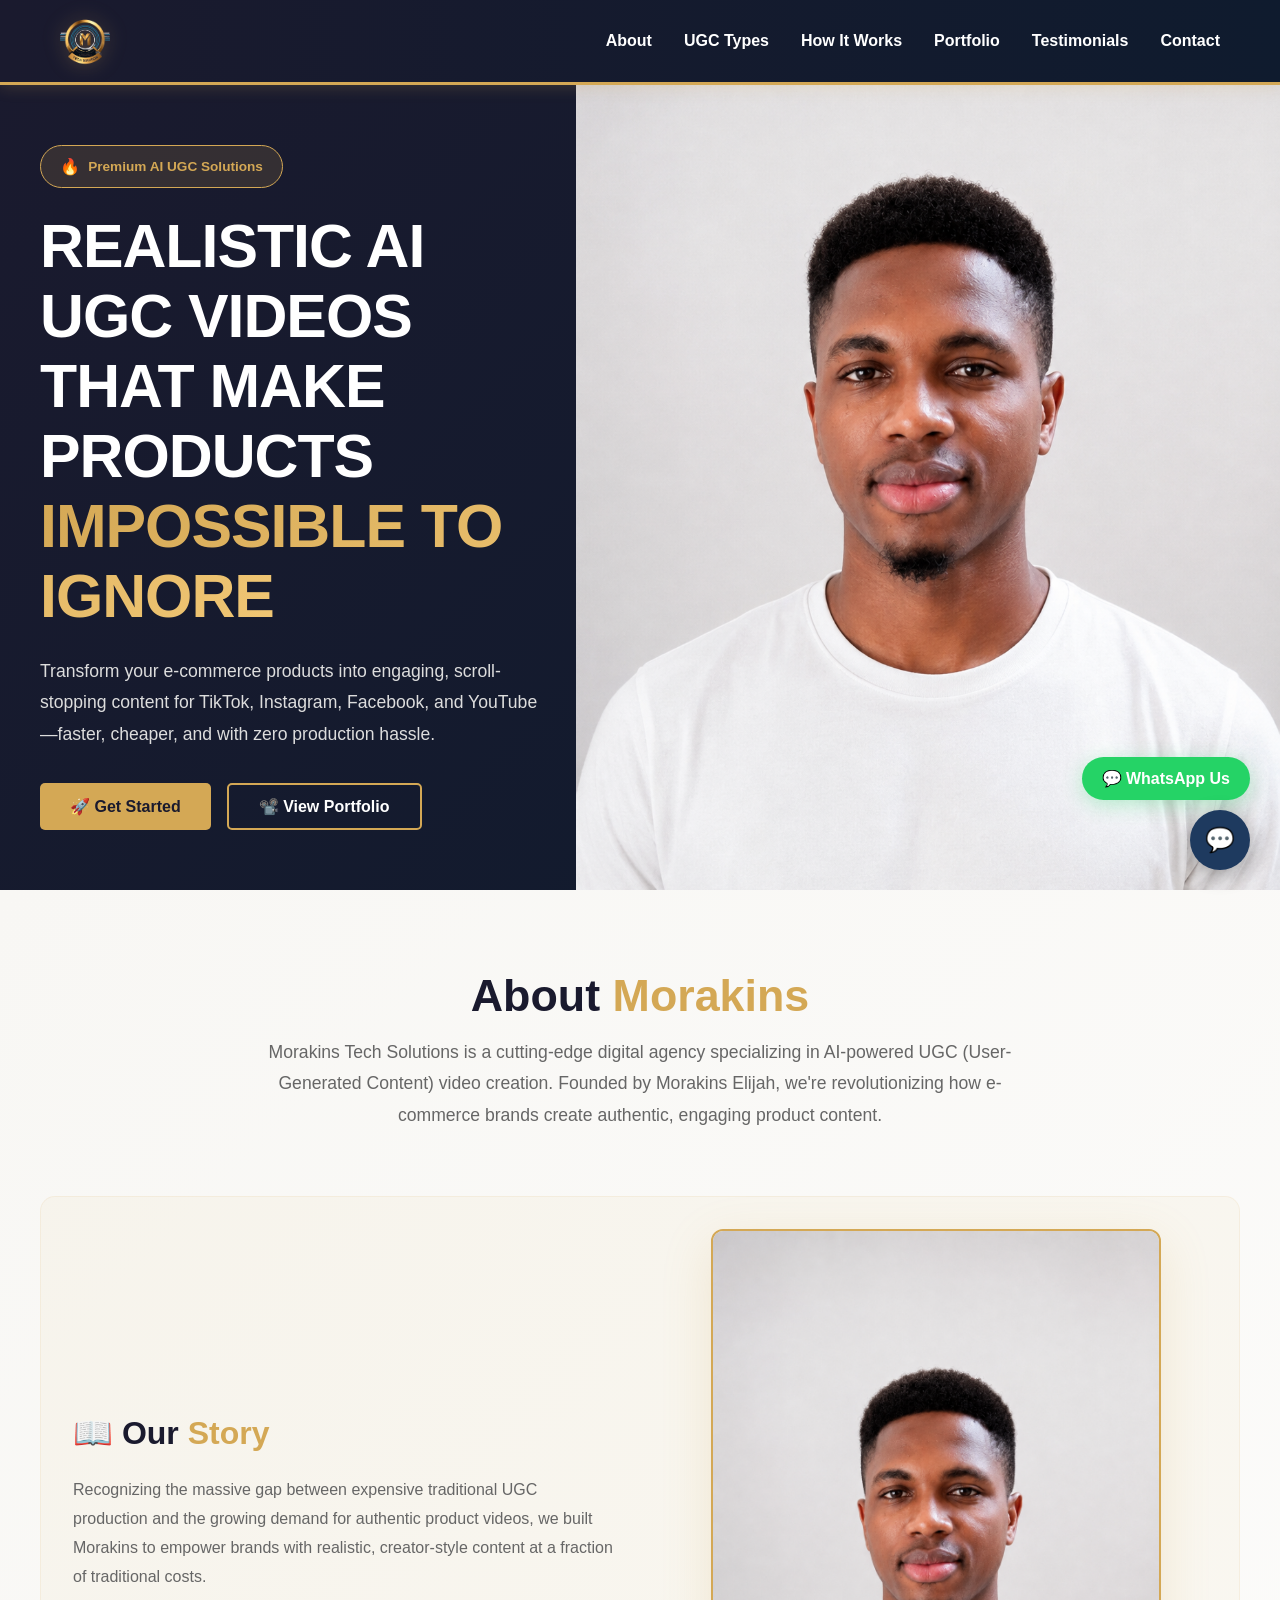
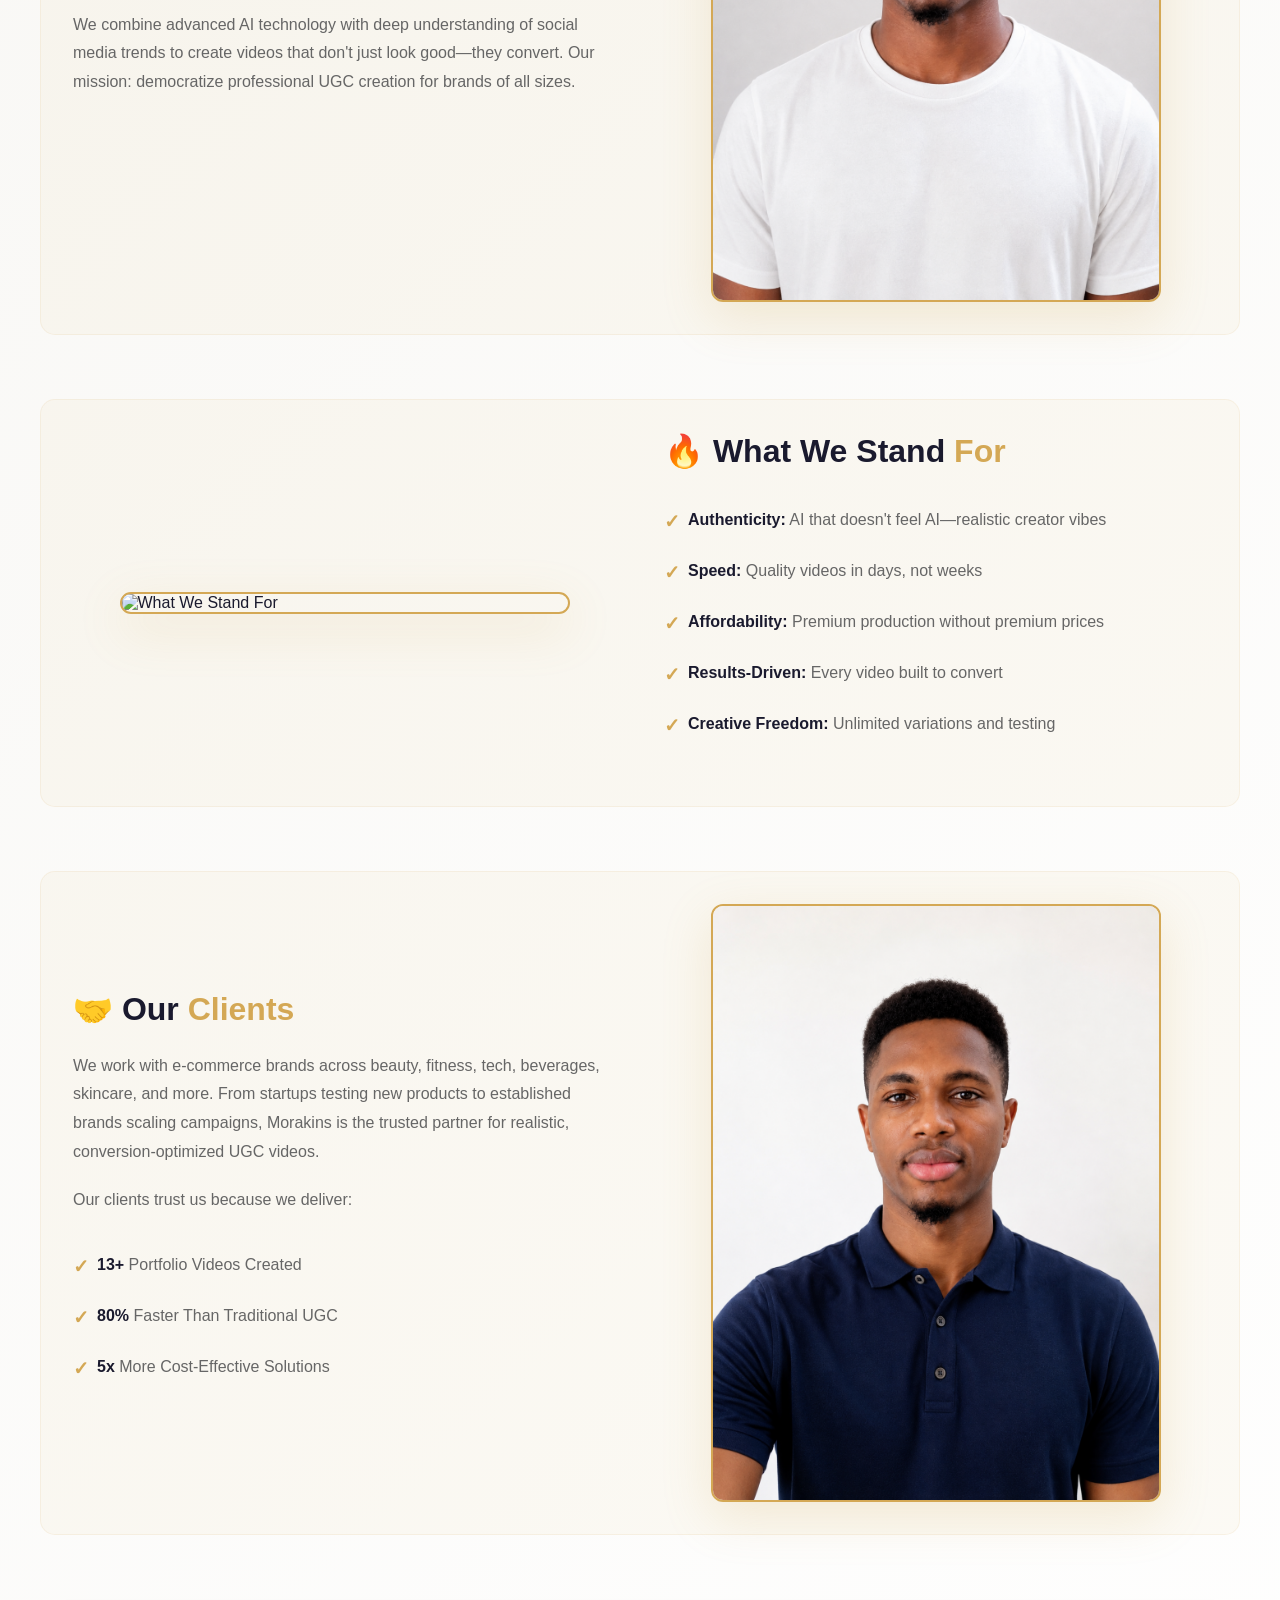
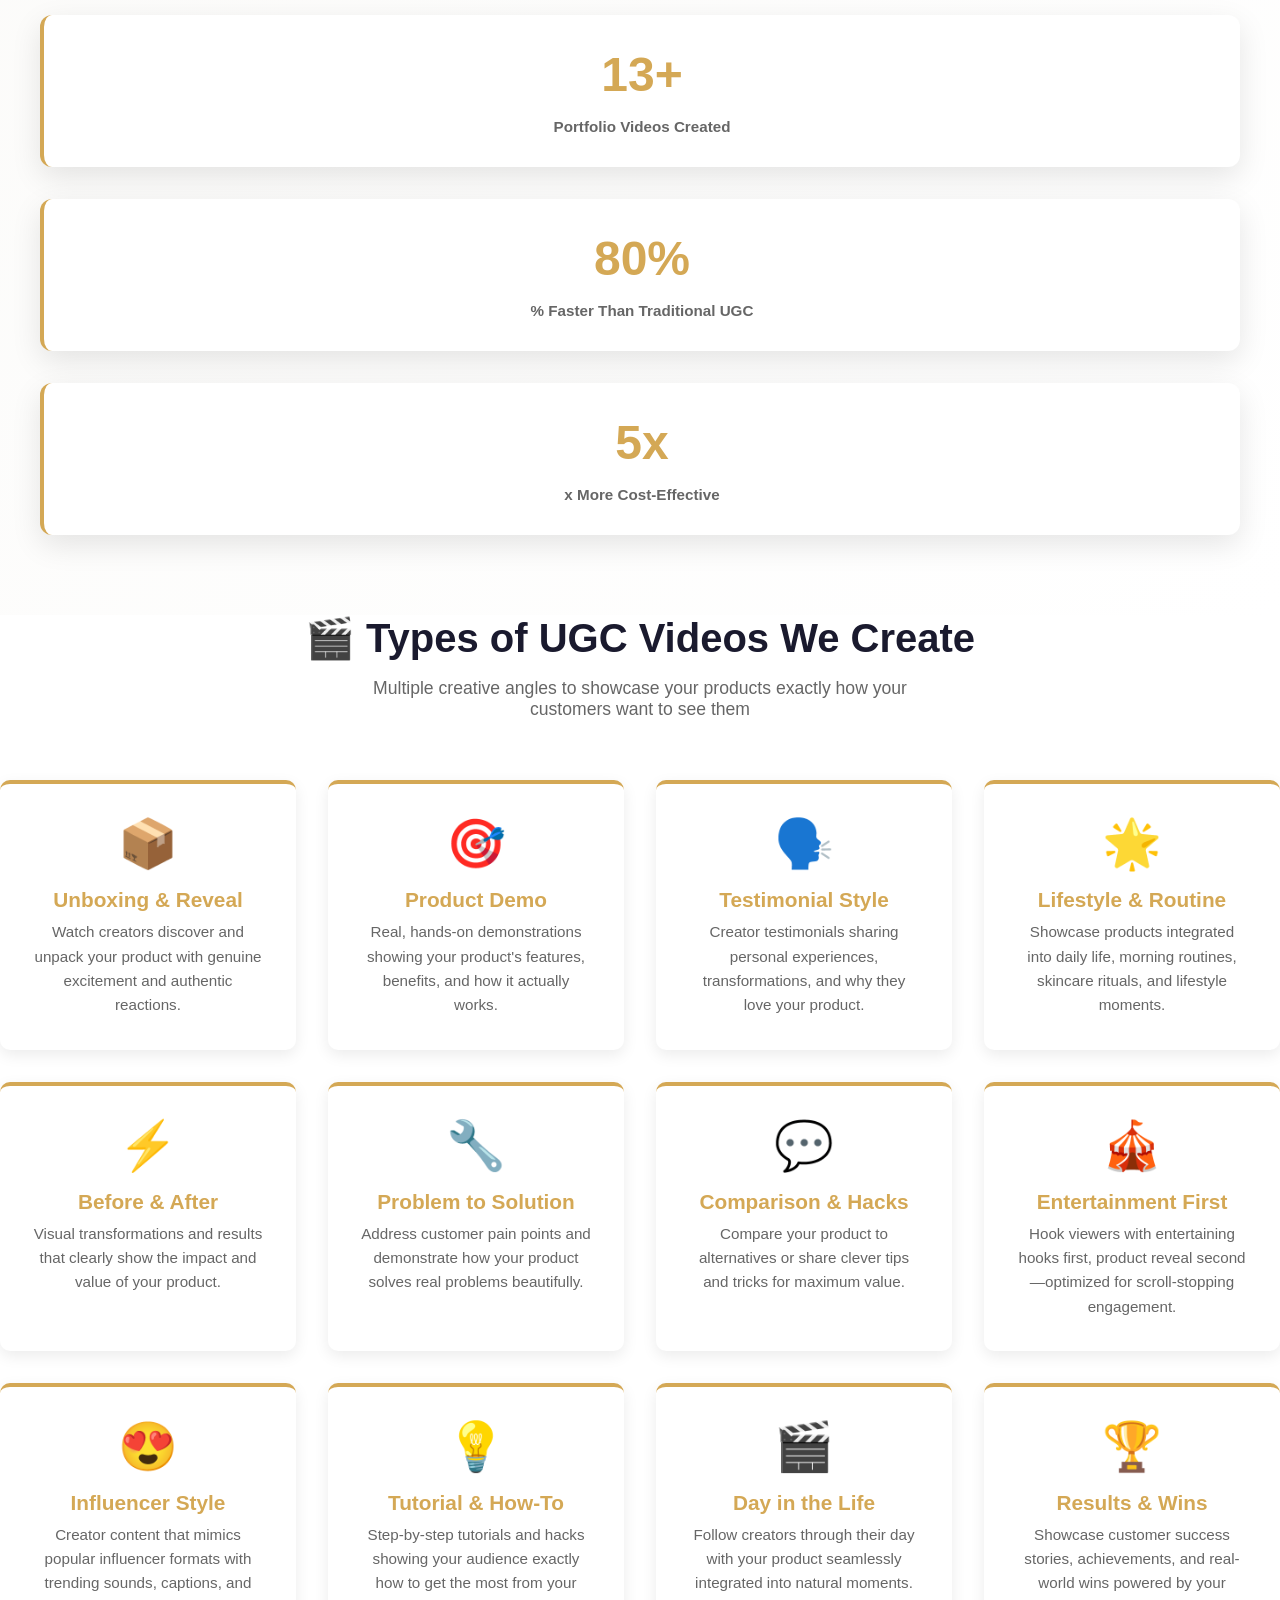
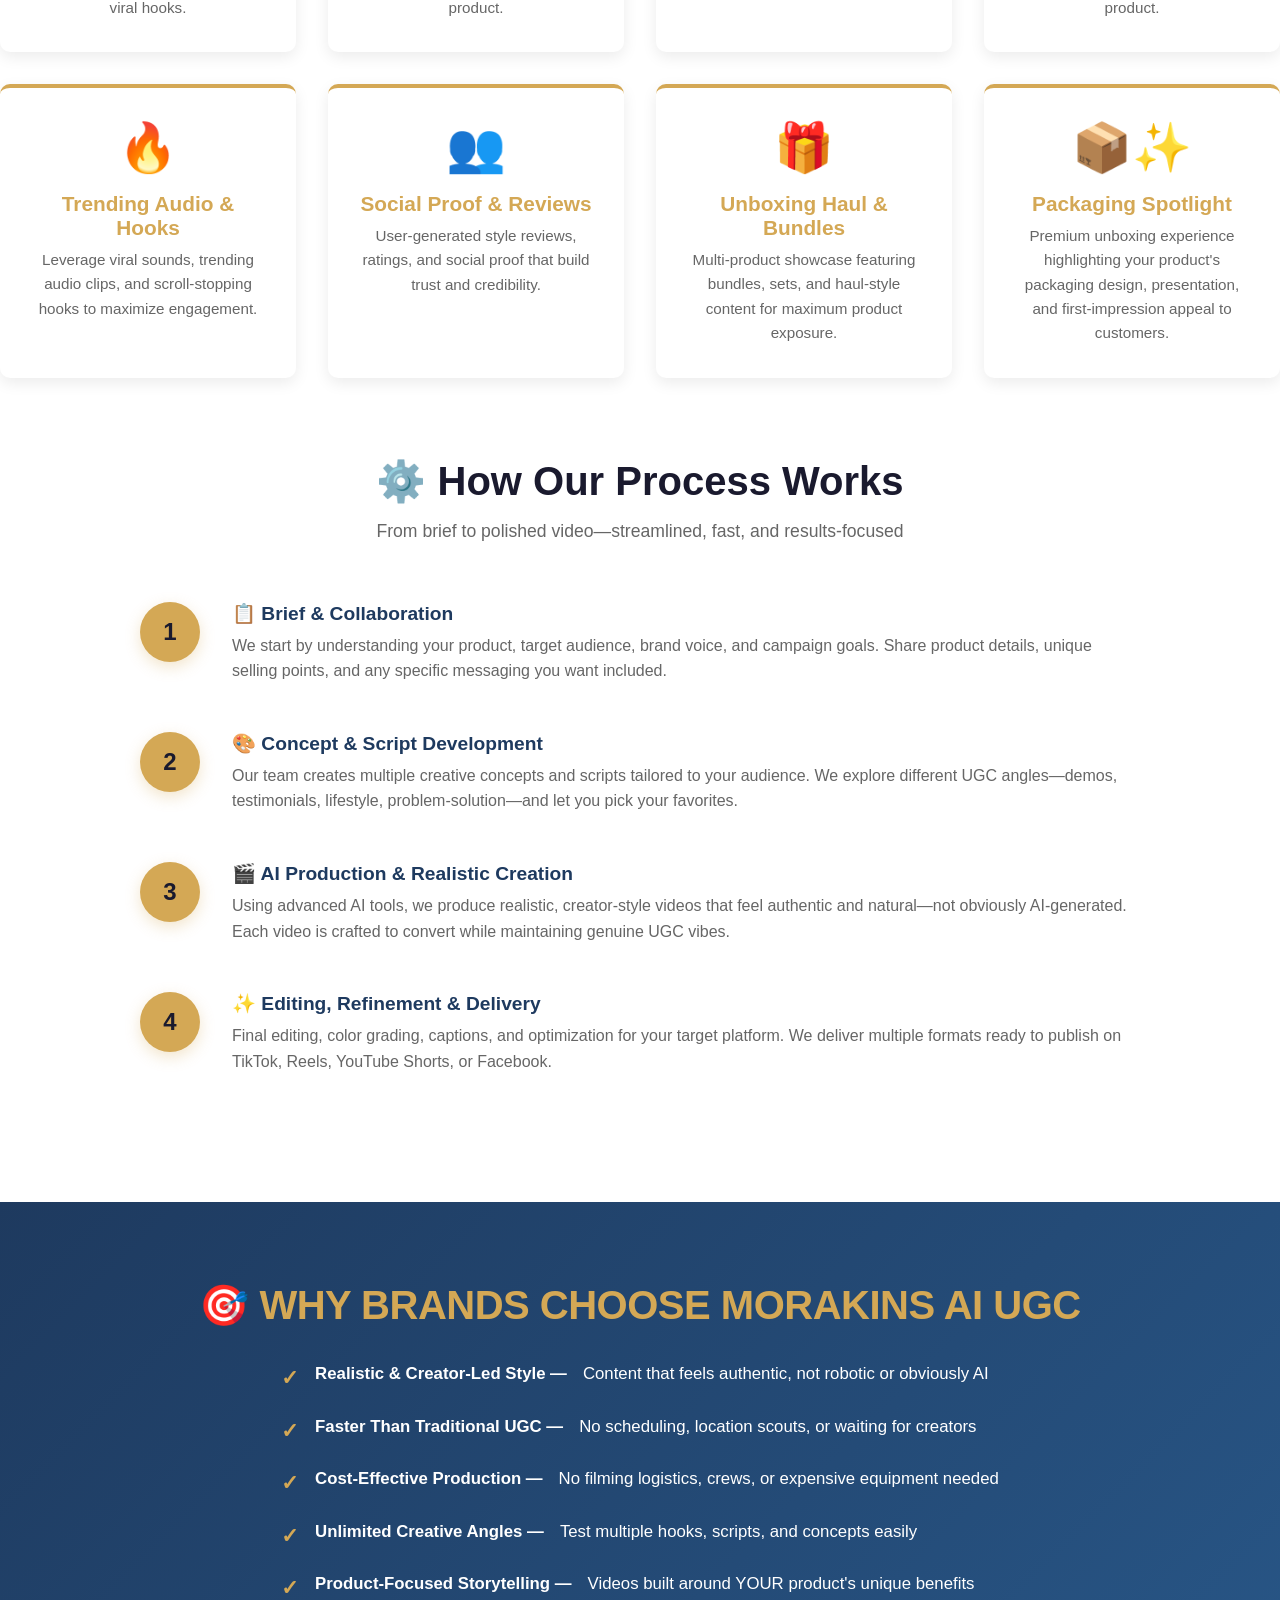
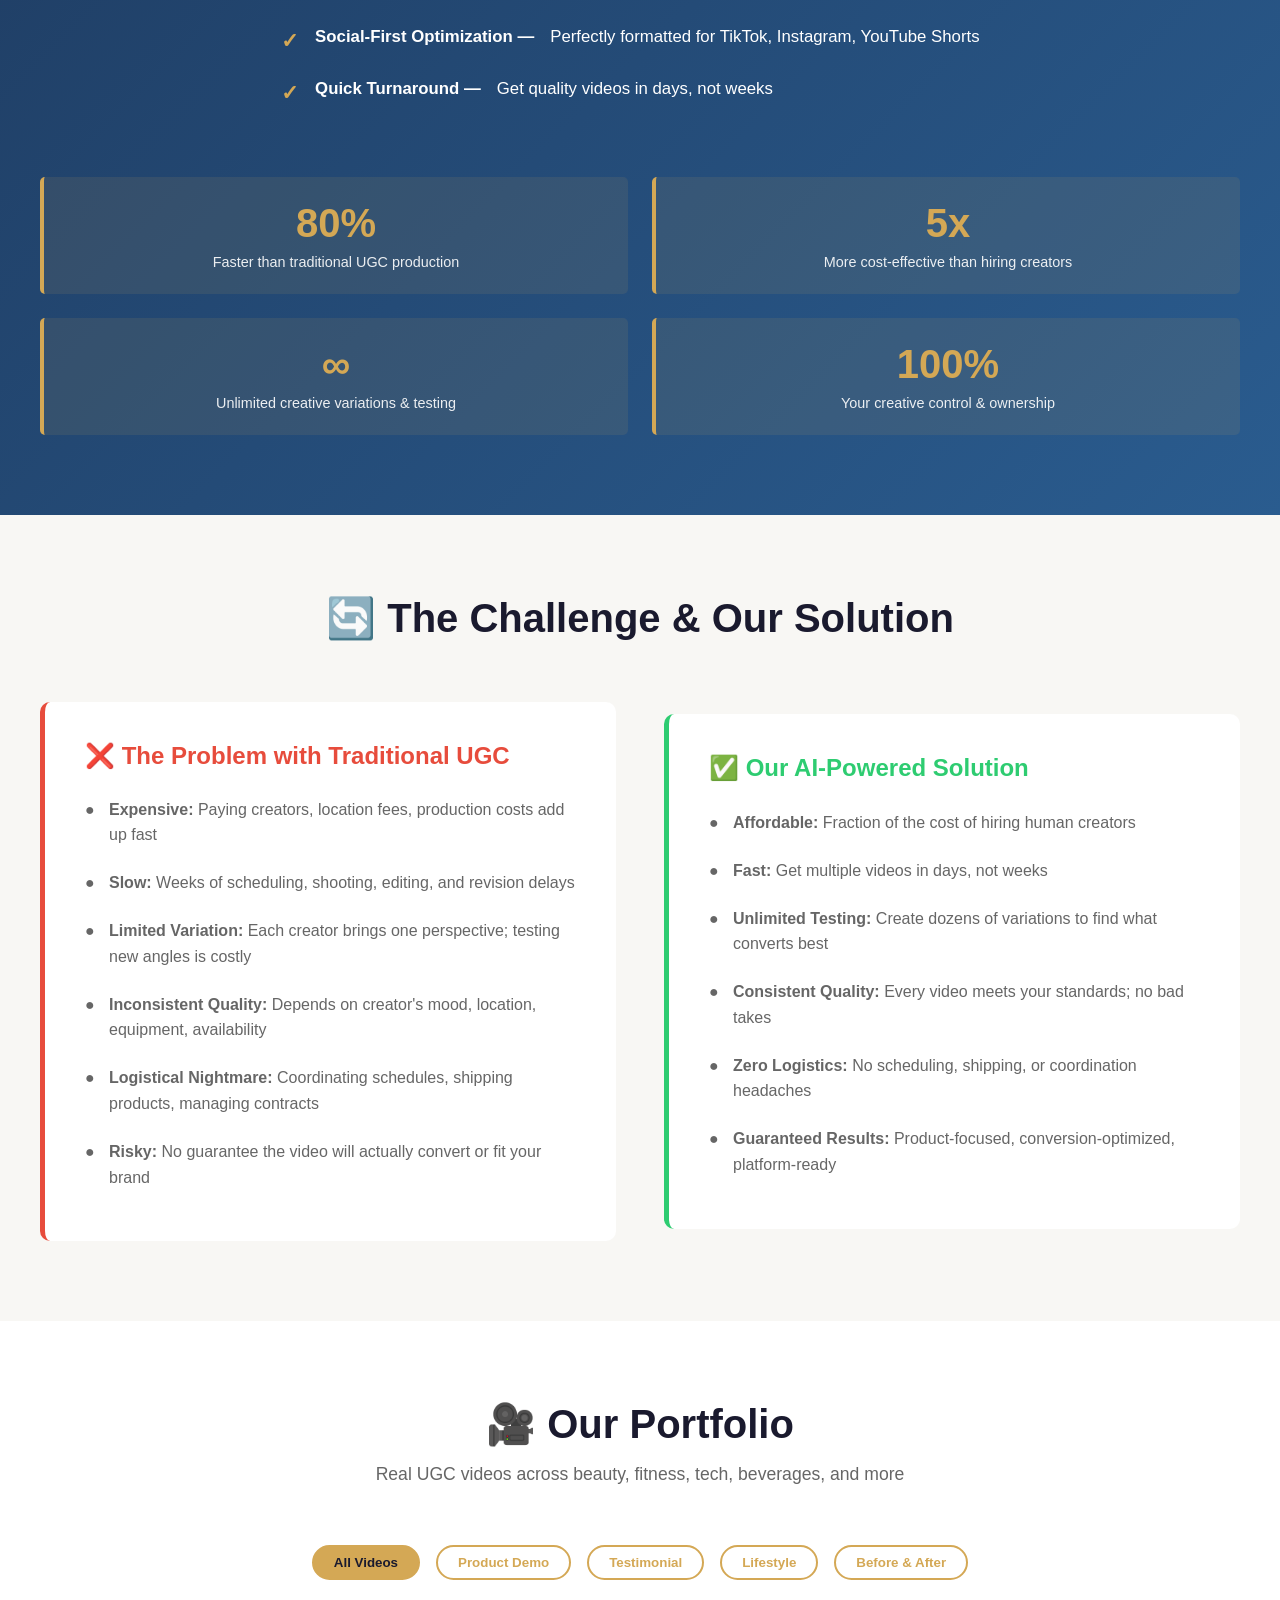
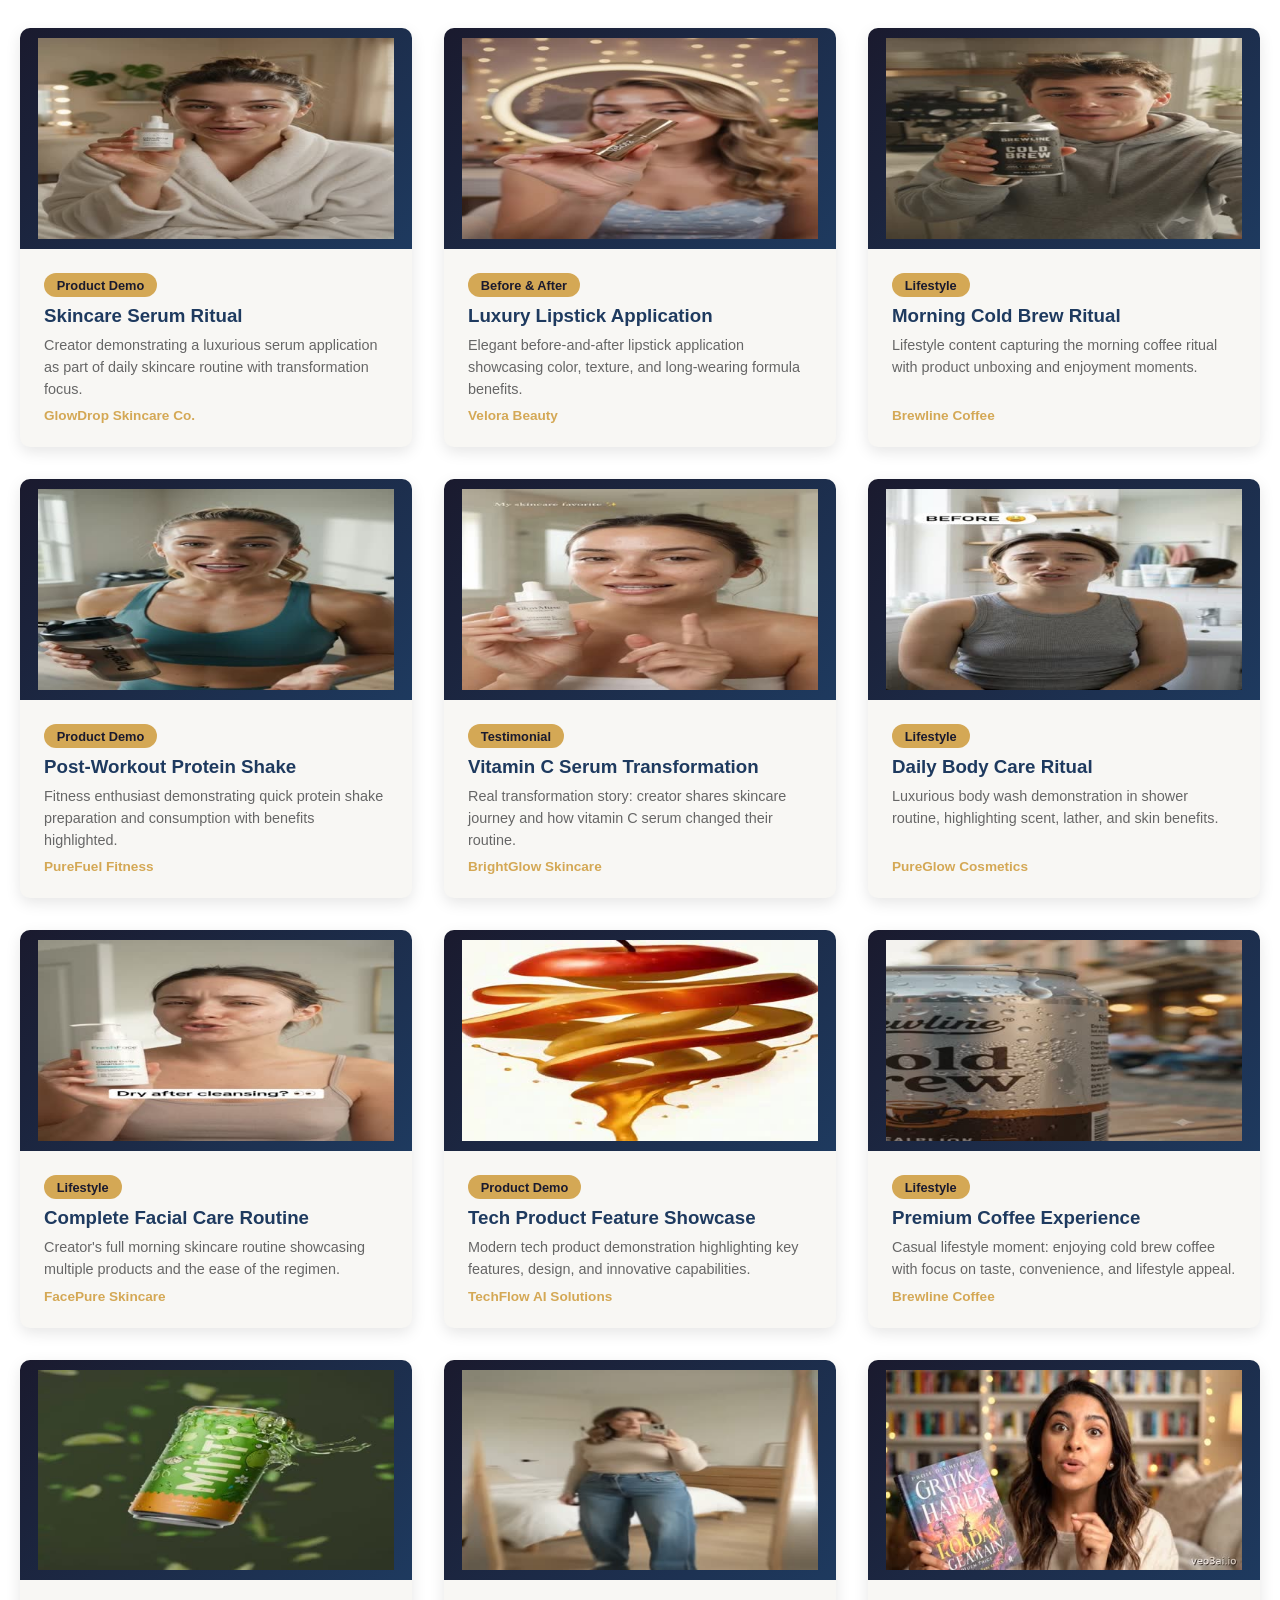
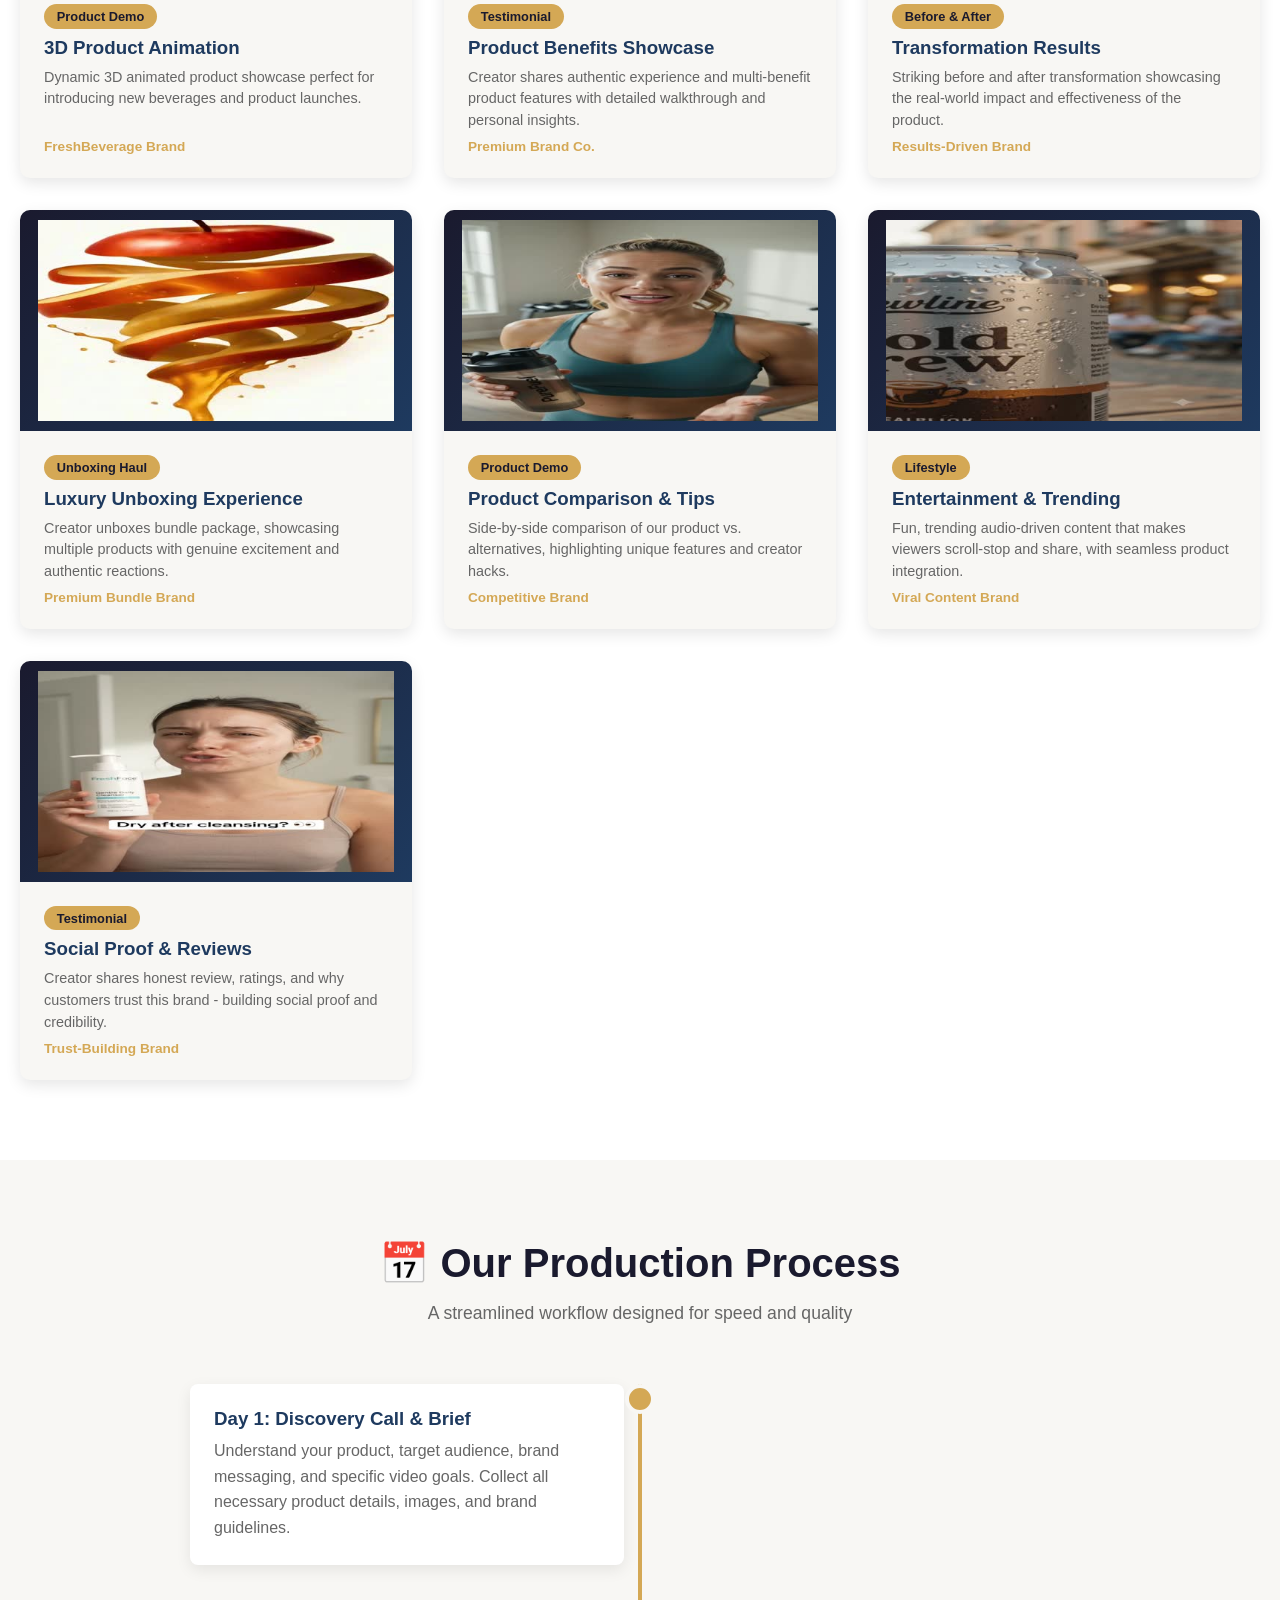
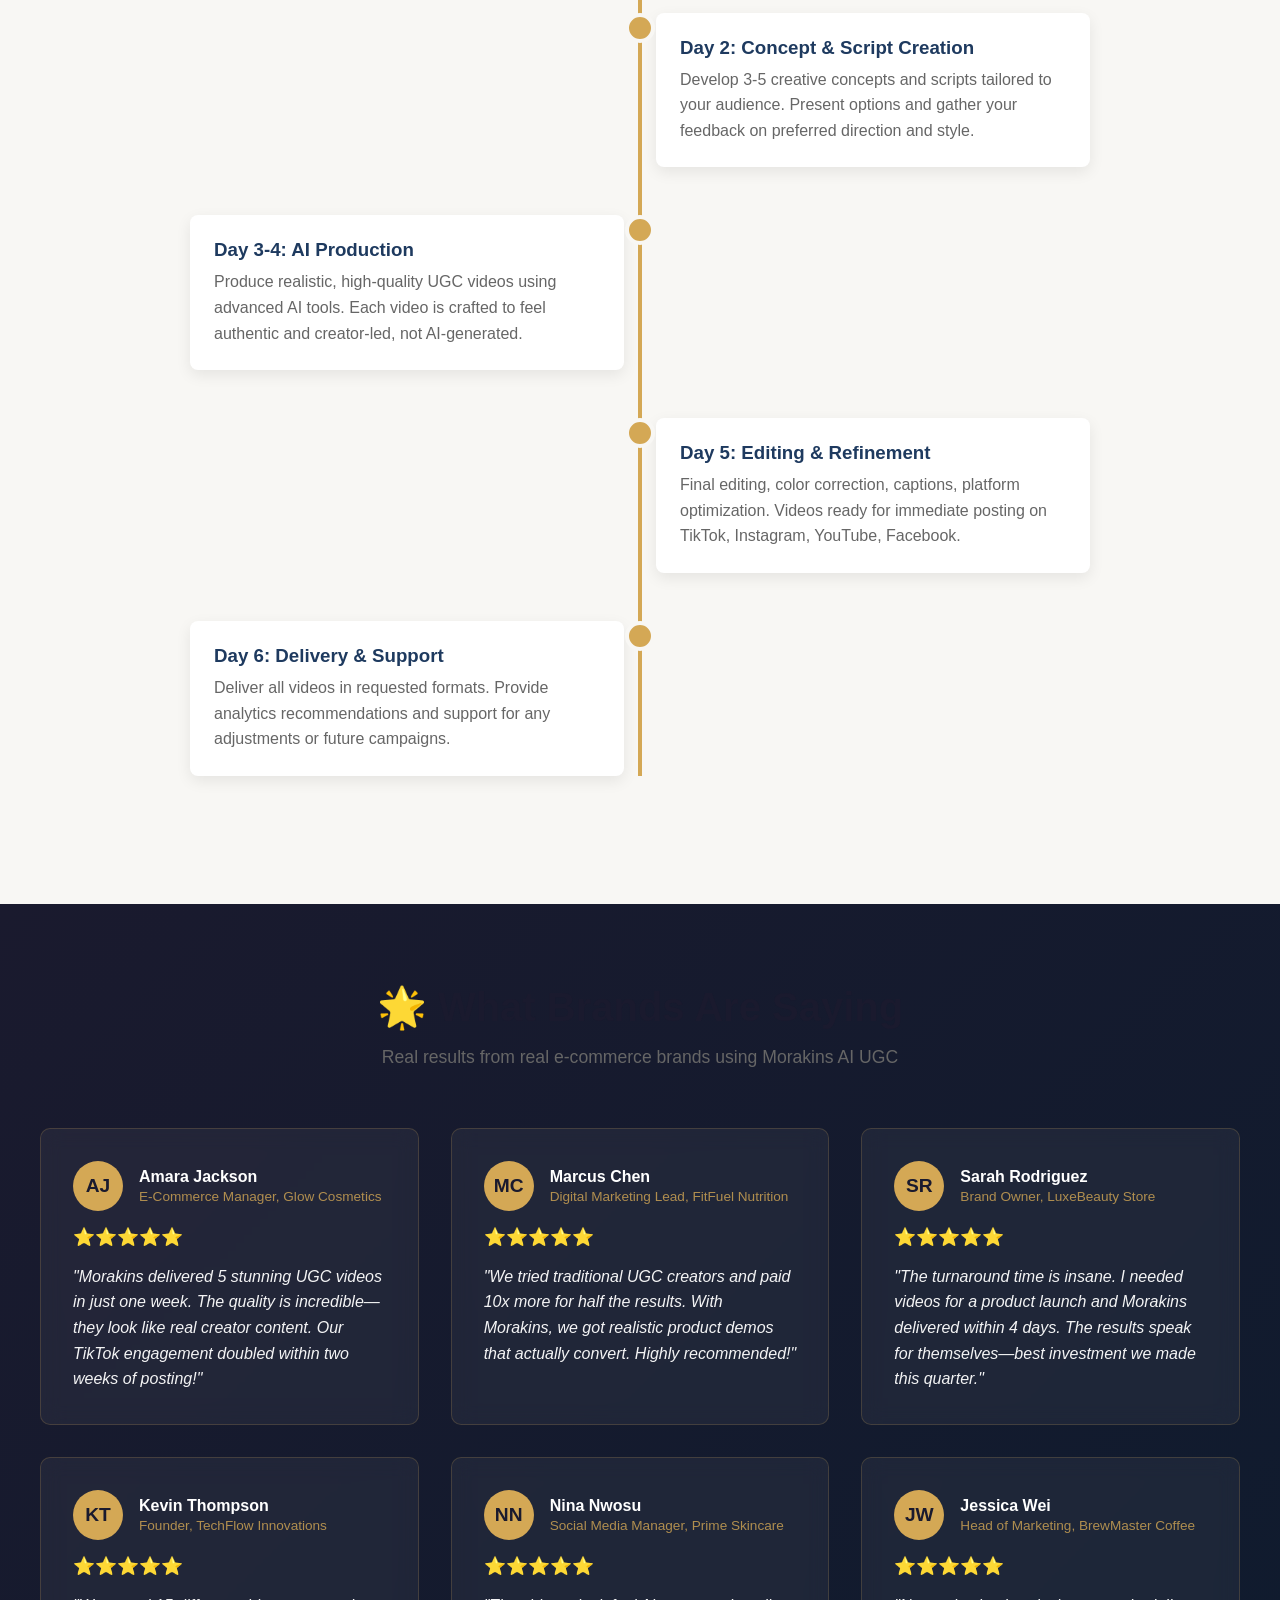
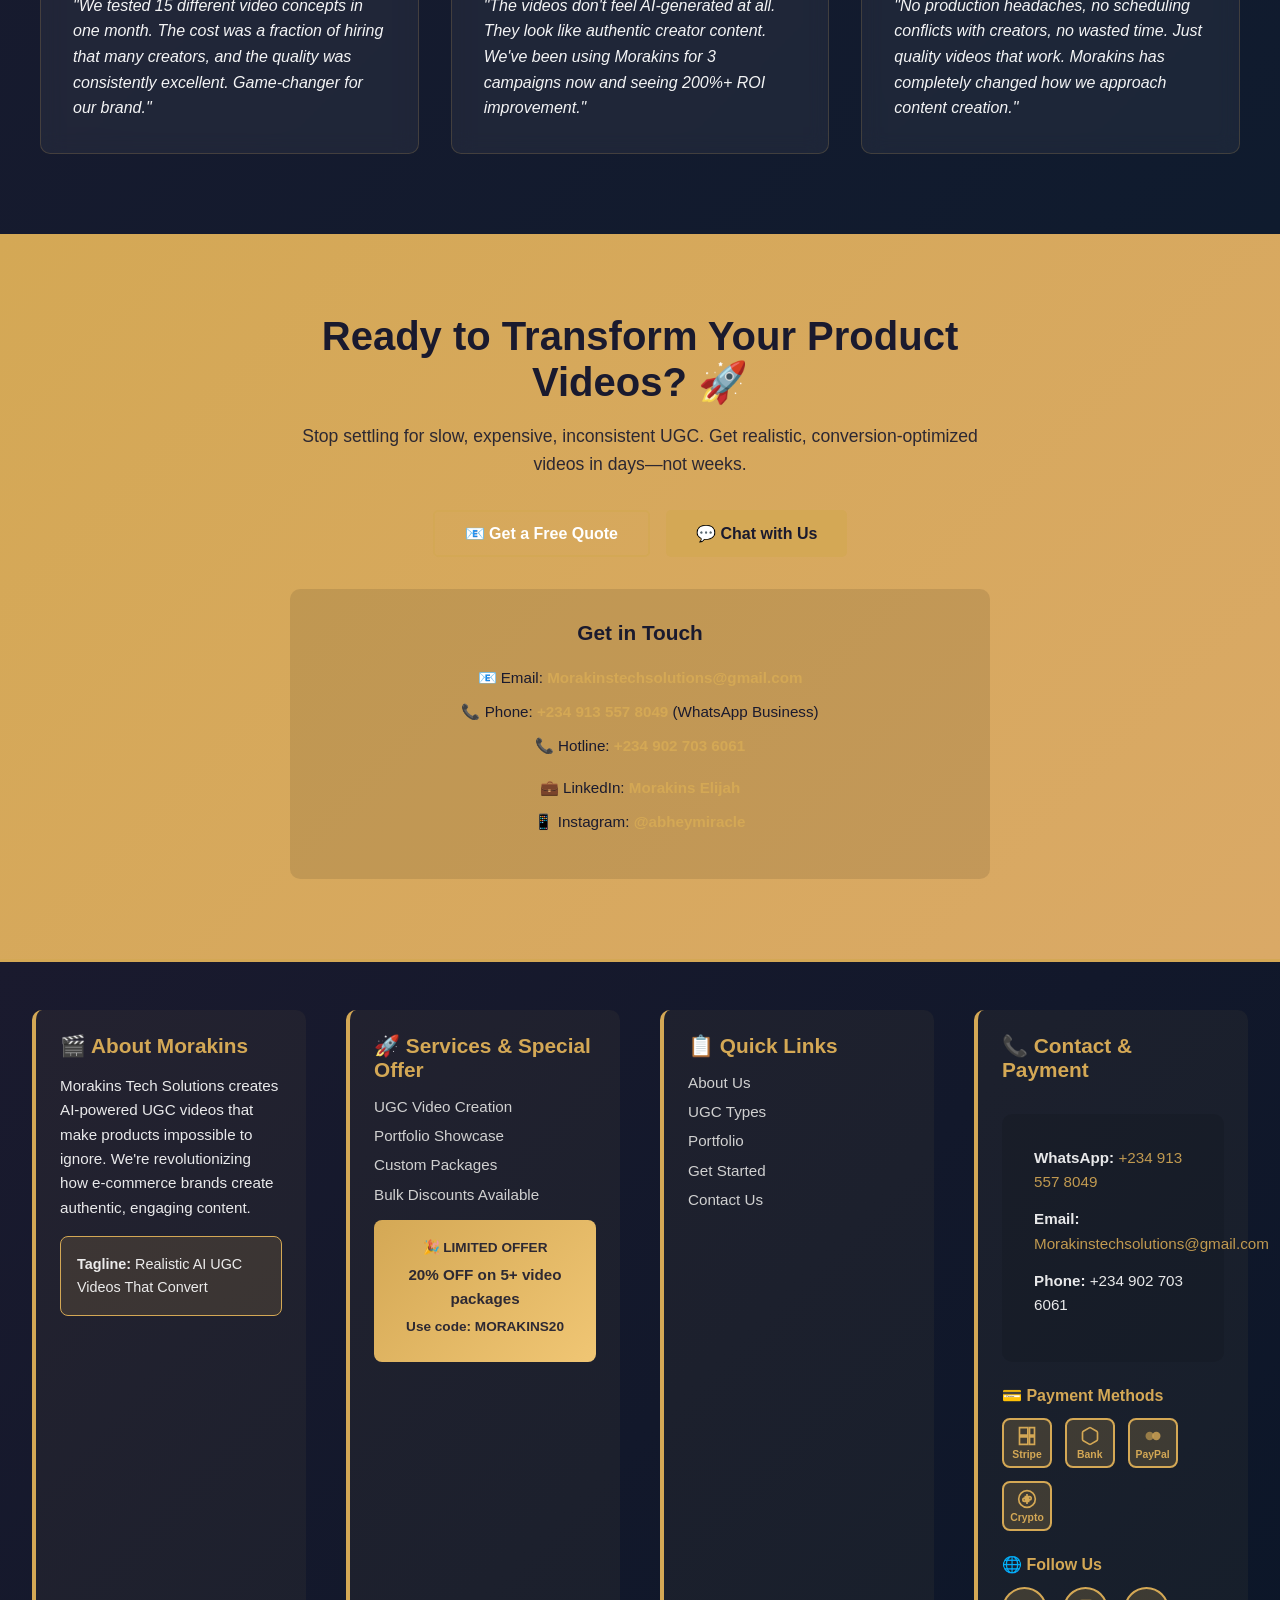
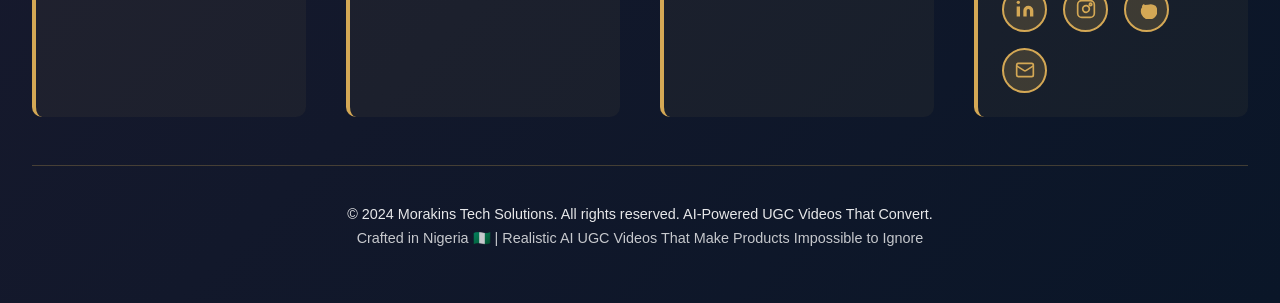
==== index.html @ da63cd27 "Add files via upload" ====
<!DOCTYPE html>
<html lang="en">
<head>
    <meta charset="UTF-8">
    <meta name="viewport" content="width=device-width, initial-scale=1.0">
    <title>Morakins - AI UGC Videos That Convert</title>
    <style>
        * {
            margin: 0;
            padding: 0;
            box-sizing: border-box;
        }

        :root {
            --primary-gold: #D4A855;
            --secondary-blue: #1E3A5F;
            --dark-navy: #1A1A2E;
            --white: #FFFFFF;
            --light-bg: #F8F7F4;
            --text-dark: #1A1A2E;
            --text-light: #666;
        }

        body {
            font-family: 'Segoe UI', Tahoma, Geneva, Verdana, sans-serif;
            color: var(--text-dark);
            background: var(--white);
            overflow-x: hidden;
        }

        /* ===== NAVIGATION ===== */
        nav {
            background: linear-gradient(90deg, var(--dark-navy) 0%, #0f1b2e 100%);
            padding: 1rem 0;
            position: sticky;
            top: 0;
            z-index: 100;
            box-shadow: 0 2px 15px rgba(212, 168, 85, 0.2);
            border-bottom: 3px solid var(--primary-gold);
        }

        .nav-container {
            max-width: 1200px;
            margin: 0 auto;
            display: flex;
            align-items: center;
            justify-content: space-between;
            padding: 0 20px;
        }

        .logo {
            height: 50px;
            display: flex;
            align-items: center;
        }

        .logo img {
            height: 100%;
            object-fit: contain;
            filter: drop-shadow(0 0 10px rgba(212, 168, 85, 0.3));
        }

        .nav-links {
            display: flex;
            gap: 2rem;
            list-style: none;
        }

        .nav-links a {
            color: var(--white);
            text-decoration: none;
            font-weight: 600;
            transition: all 0.3s;
            position: relative;
            padding: 0.5rem 0;
        }

        .nav-links a::after {
            content: '';
            position: absolute;
            bottom: -5px;
            left: 0;
            width: 0;
            height: 3px;
            background: var(--primary-gold);
            transition: width 0.3s;
        }

        .nav-links a:hover {
            color: var(--primary-gold);
        }

        .nav-links a:hover::after {
            width: 100%;
        }

        /* ===== TORCH ANIMATIONS ===== */
        .torch {
            font-size: 1.5rem;
            animation: flicker 1.5s infinite;
            display: inline-block;
        }

        @keyframes flicker {
            0%, 100% { opacity: 1; text-shadow: 0 0 5px #D4A855; }
            50% { opacity: 0.7; text-shadow: 0 0 10px #D4A855; }
        }

        /* ===== HERO SECTION ===== */
        .hero {
            background: linear-gradient(135deg, var(--dark-navy) 0%, #0f1b2e 100%);
            color: var(--white);
            padding: 0;
            position: relative;
            overflow: hidden;
            min-height: 650px;
        }

        .hero::before {
            content: '';
            position: absolute;
            top: 0;
            right: 0;
            width: 55%;
            height: 100%;
            background: linear-gradient(to right, rgba(15, 27, 46, 0.8) 0%, transparent 100%);
            z-index: 1;
        }

        .hero-container {
            max-width: 100%;
            margin: 0;
            display: grid;
            grid-template-columns: 1fr 1fr;
            gap: 0;
            align-items: center;
            position: relative;
            z-index: 2;
            height: 100%;
            min-height: 650px;
        }

        .hero-content {
            animation: slideUp 0.8s ease-out;
            padding: 60px 40px;
            max-width: 600px;
        }

        @keyframes slideUp {
            from { opacity: 0; transform: translateY(30px); }
            to { opacity: 1; transform: translateY(0); }
        }

        .hero-badge {
            display: inline-flex;
            align-items: center;
            gap: 0.5rem;
            background: rgba(212, 168, 85, 0.15);
            border: 1px solid var(--primary-gold);
            color: var(--primary-gold);
            padding: 0.7rem 1.2rem;
            border-radius: 25px;
            font-size: 0.85rem;
            font-weight: 600;
            margin-bottom: 1.5rem;
        }

        .hero-badge::before {
            content: '🔥';
            font-size: 1rem;
        }

        .hero h1 {
            font-size: 3.8rem;
            margin-bottom: 1.5rem;
            font-weight: 900;
            line-height: 1.15;
            color: var(--white);
            text-transform: uppercase;
            letter-spacing: -1px;
        }

        .hero h1 .gold {
            background: linear-gradient(135deg, var(--primary-gold), #f0c674);
            -webkit-background-clip: text;
            -webkit-text-fill-color: transparent;
            background-clip: text;
        }

        .hero-subtitle {
            font-size: 1.1rem;
            margin-bottom: 2rem;
            color: #ddd;
            line-height: 1.8;
            max-width: 500px;
        }

        .hero-cta {
            display: flex;
            flex-wrap: wrap;
            gap: 1rem;
        }

        .hero-image {
            position: absolute;
            right: 0;
            top: 0;
            width: 55%;
            height: 100%;
            display: flex;
            align-items: center;
            justify-content: center;
            animation: slideIn 0.8s ease-out;
            overflow: hidden;
        }

        @keyframes slideIn {
            from { opacity: 0; transform: translateX(50px); }
            to { opacity: 1; transform: translateX(0); }
        }

        .hero-image img {
            width: 100%;
            height: 100%;
            object-fit: cover;
            border-radius: 0;
            box-shadow: none;
            border: none;
        }

        .btn {
            padding: 12px 30px;
            border: none;
            border-radius: 5px;
            font-size: 1rem;
            font-weight: 600;
            cursor: pointer;
            transition: all 0.3s;
            display: inline-flex;
            align-items: center;
            gap: 8px;
        }

        .btn-primary {
            background: var(--primary-gold);
            color: var(--dark-navy);
        }

        .btn-primary:hover {
            transform: translateY(-3px);
            box-shadow: 0 10px 25px rgba(212, 168, 85, 0.3);
        }

        .btn-secondary {
            background: transparent;
            color: var(--white);
            border: 2px solid var(--primary-gold);
        }

        .btn-secondary:hover {
            background: var(--primary-gold);
            color: var(--dark-navy);
        }

        /* ===== ABOUT US SECTION ===== */
        .about-us {
            padding: 80px 20px;
            background: linear-gradient(135deg, var(--light-bg) 0%, #ffffff 100%);
        }

        .about-header {
            text-align: center;
            margin-bottom: 4rem;
            max-width: 800px;
            margin-left: auto;
            margin-right: auto;
        }

        .about-header h2 {
            font-size: 2.8rem;
            font-weight: 900;
            color: var(--dark-navy);
            margin-bottom: 1rem;
        }

        .about-header h2 .gold {
            color: var(--primary-gold);
        }

        .about-header p {
            font-size: 1.1rem;
            color: var(--text-light);
            line-height: 1.8;
        }

        .about-sections {
            max-width: 1200px;
            margin: 0 auto;
            display: grid;
            grid-template-columns: 1fr;
            gap: 4rem;
        }

        .about-section {
            display: grid;
            grid-template-columns: 1fr 1fr;
            gap: 3rem;
            align-items: center;
            padding: 2rem;
            background: rgba(212, 168, 85, 0.05);
            border-radius: 15px;
            border: 1px solid rgba(212, 168, 85, 0.1);
        }

        .about-section:nth-child(even) {
            grid-template-columns: 1fr 1fr;
        }

        .about-section:nth-child(even) .about-section-image {
            order: -1;
        }

        .about-section h3 {
            font-size: 2rem;
            font-weight: 900;
            color: var(--dark-navy);
            margin-bottom: 1.5rem;
        }

        .about-section h3 .gold {
            color: var(--primary-gold);
        }

        .about-section p {
            color: var(--text-light);
            line-height: 1.8;
            margin-bottom: 1.2rem;
            font-size: 1rem;
        }

        .about-section-image {
            display: flex;
            align-items: center;
            justify-content: center;
        }

        .about-section-image img {
            width: 100%;
            height: auto;
            max-width: 450px;
            border-radius: 12px;
            box-shadow: 0 15px 50px rgba(212, 168, 85, 0.2);
            border: 2px solid var(--primary-gold);
            transition: transform 0.3s;
        }

        .about-section-image img:hover {
            transform: scale(1.02);
        }

        .about-container {
            max-width: 1200px;
            margin: 0 auto;
            display: grid;
            grid-template-columns: 1fr 1fr;
            gap: 3rem;
            align-items: center;
        }

        .about-image img {
            width: 100%;
            height: auto;
            border-radius: 10px;
            box-shadow: 0 20px 50px rgba(212, 168, 85, 0.25);
            border: 3px solid var(--primary-gold);
        }

        .about-content h2 {
            font-size: 2.5rem;
            margin-bottom: 1.5rem;
            color: var(--dark-navy);
        }

        .about-content h3 {
            font-size: 1.4rem;
            color: var(--secondary-blue);
            margin-top: 1.5rem;
            margin-bottom: 0.8rem;
        }

        .about-content p {
            color: var(--text-light);
            line-height: 1.8;
            margin-bottom: 1rem;
            font-size: 1rem;
        }

        .about-values {
            list-style: none;
            margin: 1.5rem 0;
        }

        .about-values li {
            padding: 0.8rem 0;
            padding-left: 1.5rem;
            position: relative;
            color: var(--text-light);
            line-height: 1.6;
        }

        .about-values li::before {
            content: '✓';
            position: absolute;
            left: 0;
            color: var(--primary-gold);
            font-weight: bold;
            font-size: 1.2rem;
        }

        .about-values strong {
            color: var(--dark-navy);
        }

        .about-stats {
            display: grid;
            grid-template-columns: repeat(3, 1fr);
            gap: 2rem;
            margin-top: 5rem;
            max-width: 1200px;
            margin-left: auto;
            margin-right: auto;
        }

        .stat {
            text-align: center;
            padding: 2rem;
            background: var(--white);
            border-radius: 12px;
            border-left: 4px solid var(--primary-gold);
            box-shadow: 0 10px 30px rgba(0,0,0,0.1);
            transition: transform 0.3s, box-shadow 0.3s;
        }

        .stat:hover {
            transform: translateY(-5px);
            box-shadow: 0 15px 40px rgba(212, 168, 85, 0.2);
        }

        .stat-number {
            font-size: 3rem;
            font-weight: 900;
            color: var(--primary-gold);
            font-variant-numeric: tabular-nums;
        }

        .stat-label {
            font-size: 0.95rem;
            color: var(--text-light);
            margin-top: 1rem;
            font-weight: 600;
        }

        .about-section-content {
            flex: 1;
        }

        .about-section-content h3 {
            font-size: 2rem;
            font-weight: 900;
            color: var(--dark-navy);
            margin-bottom: 1.5rem;
        }

        .about-section-content .gold {
            color: var(--primary-gold);
        }

        .about-section-content p {
            color: var(--text-light);
            line-height: 1.8;
            margin-bottom: 1.2rem;
            font-size: 1rem;
        }

        .about-section-content .about-values {
            margin-top: 1.5rem;
        }

        @media (max-width: 768px) {
            .about-section {
                grid-template-columns: 1fr;
            }

            .about-section:nth-child(even) {
                grid-template-columns: 1fr;
            }

            .about-section:nth-child(even) .about-section-image {
                order: 1;
            }

            .about-stats {
                grid-template-columns: 1fr;
            }
        }

            .about-content h2 {
                font-size: 1.8rem;
            }

            .about-stats {
                grid-template-columns: 1fr;
            }
        }

        /* ===== UGC TYPES SECTION ===== */
        .ugc-types {
            padding: 80px 20px;
            background: var(--light-bg);
        }

        .section-header {
            text-align: center;
            margin-bottom: 60px;
        }

        .section-title {
            font-size: 2.5rem;
            margin-bottom: 1rem;
            color: var(--dark-navy);
            display: flex;
            align-items: center;
            justify-content: center;
            gap: 10px;
        }

        .section-subtitle {
            color: var(--text-light);
            font-size: 1.1rem;
            max-width: 600px;
            margin: 0 auto;
        }

        .types-grid {
            display: grid;
            grid-template-columns: repeat(auto-fit, minmax(280px, 1fr));
            gap: 2rem;
            max-width: 1400px;
            margin: 0 auto;
        }

        .type-card {
            background: var(--white);
            padding: 2rem;
            border-radius: 10px;
            text-align: center;
            box-shadow: 0 5px 15px rgba(0,0,0,0.08);
            transition: all 0.3s;
            border-top: 4px solid var(--primary-gold);
            position: relative;
            overflow: hidden;
        }

        .type-card::before {
            content: '';
            position: absolute;
            top: 0;
            left: 0;
            right: 0;
            bottom: 0;
            background: linear-gradient(135deg, rgba(212, 168, 85, 0.05) 0%, transparent 100%);
            opacity: 0;
            transition: opacity 0.3s;
        }

        .type-card:hover {
            transform: translateY(-10px);
            box-shadow: 0 15px 30px rgba(212, 168, 85, 0.25);
        }

        .type-card:hover::before {
            opacity: 1;
        }

        .type-icon {
            font-size: 3rem;
            margin-bottom: 1rem;
            display: block;
            position: relative;
            z-index: 1;
        }

        .type-card h3 {
            color: var(--primary-gold);
            margin-bottom: 0.5rem;
            font-size: 1.3rem;
            font-weight: 700;
            position: relative;
            z-index: 1;
        }

        .type-card p {
            color: var(--text-light);
            line-height: 1.6;
            font-size: 0.95rem;
            position: relative;
            z-index: 1;
        }

        /* ===== HOW IT WORKS ===== */
        .how-it-works {
            padding: 80px 20px;
            background: var(--white);
        }

        .steps-container {
            max-width: 1000px;
            margin: 0 auto;
        }

        .step {
            display: flex;
            gap: 2rem;
            margin-bottom: 3rem;
            animation: fadeInUp 0.6s ease-out;
        }

        @keyframes fadeInUp {
            from { opacity: 0; transform: translateY(20px); }
            to { opacity: 1; transform: translateY(0); }
        }

        .step:nth-child(1) { animation-delay: 0.1s; }
        .step:nth-child(2) { animation-delay: 0.2s; }
        .step:nth-child(3) { animation-delay: 0.3s; }
        .step:nth-child(4) { animation-delay: 0.4s; }

        .step-number {
            min-width: 60px;
            height: 60px;
            background: var(--primary-gold);
            color: var(--dark-navy);
            border-radius: 50%;
            display: flex;
            align-items: center;
            justify-content: center;
            font-weight: bold;
            font-size: 1.5rem;
            flex-shrink: 0;
            box-shadow: 0 5px 15px rgba(212, 168, 85, 0.3);
        }

        .step-content h3 {
            color: var(--secondary-blue);
            margin-bottom: 0.5rem;
            font-size: 1.2rem;
        }

        .step-content p {
            color: var(--text-light);
            line-height: 1.6;
        }

        /* ===== USP/VALUE SECTION ===== */
        .usp-section {
            padding: 80px 20px;
            background: linear-gradient(135deg, var(--secondary-blue) 0%, #2a5c8f 100%);
            color: var(--white);
        }

        .usp-content {
            max-width: 1200px;
            margin: 0 auto;
            display: block;
            text-align: center;
        }

        .usp-text {
            text-align: center;
            margin-bottom: 3rem;
        }

        .usp-text h2 {
            font-size: 2.5rem;
            margin-bottom: 2rem;
            color: var(--primary-gold);
            text-align: center;
            font-weight: 900;
            text-transform: uppercase;
            letter-spacing: -0.5px;
        }

        .usp-list {
            list-style: none;
            text-align: center;
            display: inline-block;
            max-width: 900px;
        }

        .usp-visual {
            display: grid;
            grid-template-columns: repeat(auto-fit, minmax(250px, 1fr));
            gap: 2rem;
            margin-top: 3rem;
        }

        .usp-list li {
            margin-bottom: 1.2rem;
            display: flex;
            align-items: flex-start;
            gap: 1rem;
            font-size: 1.05rem;
            line-height: 1.6;
        }

        .usp-list li::before {
            content: '✓';
            color: var(--primary-gold);
            font-weight: bold;
            font-size: 1.3rem;
            flex-shrink: 0;
        }

        .usp-visual {
            display: grid;
            grid-template-columns: 1fr 1fr;
            gap: 1.5rem;
        }

        .usp-stat {
            background: rgba(212, 168, 85, 0.1);
            padding: 1.5rem;
            border-left: 4px solid var(--primary-gold);
            border-radius: 5px;
            text-align: center;
        }

        .usp-stat .number {
            font-size: 2.5rem;
            font-weight: bold;
            color: var(--primary-gold);
        }

        .usp-stat .label {
            font-size: 0.9rem;
            margin-top: 0.5rem;
            opacity: 0.9;
        }

        /* ===== PROBLEM/SOLUTION ===== */
        .problem-solution {
            padding: 80px 20px;
            background: var(--light-bg);
        }

        .ps-grid {
            display: grid;
            grid-template-columns: 1fr 1fr;
            gap: 3rem;
            max-width: 1200px;
            margin: 0 auto;
            align-items: center;
        }

        .ps-card {
            padding: 2.5rem;
            border-radius: 10px;
            background: var(--white);
        }

        .ps-card.problem {
            border-left: 5px solid #e74c3c;
        }

        .ps-card.solution {
            border-left: 5px solid #2ecc71;
        }

        .ps-card h3 {
            margin-bottom: 1rem;
            font-size: 1.5rem;
        }

        .ps-card.problem h3 { color: #e74c3c; }
        .ps-card.solution h3 { color: #2ecc71; }

        .ps-list {
            list-style: none;
        }

        .ps-list li {
            padding: 0.7rem 0;
            color: var(--text-light);
            line-height: 1.6;
            position: relative;
            padding-left: 1.5rem;
        }

        .ps-list li::before {
            content: '●';
            position: absolute;
            left: 0;
            color: inherit;
        }

        /* ===== PORTFOLIO/GALLERY ===== */
        .portfolio {
            padding: 80px 20px;
            background: var(--white);
        }

        .filter-tags {
            display: flex;
            flex-wrap: wrap;
            justify-content: center;
            gap: 1rem;
            margin-bottom: 3rem;
        }

        .filter-tag {
            padding: 8px 20px;
            border: 2px solid var(--primary-gold);
            background: transparent;
            color: var(--primary-gold);
            border-radius: 25px;
            cursor: pointer;
            font-weight: 600;
            transition: all 0.3s;
        }

        .filter-tag.active,
        .filter-tag:hover {
            background: var(--primary-gold);
            color: var(--dark-navy);
        }

        .portfolio-grid {
            display: grid;
            grid-template-columns: repeat(auto-fill, minmax(300px, 1fr));
            gap: 2rem;
            max-width: 1400px;
            margin: 0 auto;
        }

        .portfolio-item {
            background: var(--light-bg);
            border-radius: 10px;
            overflow: hidden;
            box-shadow: 0 5px 15px rgba(0,0,0,0.1);
            transition: all 0.3s;
            cursor: pointer;
            display: flex;
            flex-direction: column;
        }

        .portfolio-item:hover {
            transform: translateY(-10px);
            box-shadow: 0 15px 30px rgba(212, 168, 85, 0.2);
        }

        .portfolio-image {
            width: 100%;
            aspect-ratio: 16 / 9;
            background: linear-gradient(135deg, var(--dark-navy), var(--secondary-blue));
            display: flex;
            align-items: center;
            justify-content: center;
            color: var(--white);
            font-size: 1.2rem;
            position: relative;
            overflow: hidden;
            cursor: pointer;
        }

        .portfolio-image img {
            width: 100%;
            height: 100%;
            object-fit: contain;
            object-position: center;
            background: linear-gradient(135deg, var(--dark-navy), var(--secondary-blue));
            transition: transform 0.3s;
            padding: 10px;
            box-sizing: border-box;
        }

        .portfolio-item:hover .portfolio-image img {
            transform: scale(1.05);
        }

        .play-button {
            position: absolute;
            width: 70px;
            height: 70px;
            background: var(--primary-gold);
            border-radius: 50%;
            display: flex;
            align-items: center;
            justify-content: center;
            color: var(--dark-navy);
            font-size: 1.8rem;
            transition: all 0.3s;
            opacity: 0;
            box-shadow: 0 0 30px rgba(212, 168, 85, 0.5);
        }

        .portfolio-item:hover .play-button {
            opacity: 1;
            transform: scale(1.2);
        }

        /* ===== VIDEO MODAL ===== */
        .video-modal {
            display: none;
            position: fixed;
            top: 0;
            left: 0;
            width: 100%;
            height: 100%;
            background: rgba(0, 0, 0, 0.95);
            z-index: 1000;
            align-items: center;
            justify-content: center;
        }

        .video-modal.active {
            display: flex;
        }

        .video-modal-content {
            position: relative;
            width: 90%;
            max-width: 900px;
            background: var(--dark-navy);
            border-radius: 10px;
            overflow: hidden;
            animation: modalSlideIn 0.3s ease-out;
        }

        @keyframes modalSlideIn {
            from { opacity: 0; transform: scale(0.95); }
            to { opacity: 1; transform: scale(1); }
        }

        .video-modal-close {
            position: absolute;
            top: 20px;
            right: 20px;
            background: var(--primary-gold);
            border: none;
            width: 40px;
            height: 40px;
            border-radius: 50%;
            font-size: 1.5rem;
            cursor: pointer;
            z-index: 1001;
            transition: all 0.3s;
        }

        .video-modal-close:hover {
            transform: scale(1.1);
            background: #f0c674;
        }

        .video-modal video {
            width: 100%;
            height: auto;
            display: block;
        }

        .video-modal-title {
            position: absolute;
            bottom: 0;
            left: 0;
            right: 0;
            background: linear-gradient(to top, rgba(0,0,0,0.8), transparent);
            color: var(--white);
            padding: 2rem 1rem 1rem;
            font-weight: 600;
        }

        .portfolio-info {
            padding: 1.5rem;
            flex-grow: 1;
            display: flex;
            flex-direction: column;
        }

        .portfolio-category {
            display: inline-block;
            background: var(--primary-gold);
            color: var(--dark-navy);
            padding: 0.3rem 0.8rem;
            border-radius: 15px;
            font-size: 0.8rem;
            font-weight: 600;
            margin-bottom: 0.5rem;
            width: fit-content;
        }

        .portfolio-title {
            font-weight: 600;
            color: var(--secondary-blue);
            margin-bottom: 0.5rem;
        }

        .portfolio-desc {
            color: var(--text-light);
            font-size: 0.9rem;
            line-height: 1.5;
            flex-grow: 1;
        }

        .portfolio-client {
            margin-top: 0.5rem;
            font-size: 0.85rem;
            color: var(--primary-gold);
            font-weight: 600;
        }

        /* ===== TESTIMONIALS ===== */
        .testimonials {
            padding: 80px 20px;
            background: linear-gradient(135deg, var(--dark-navy) 0%, #0f1b2e 100%);
            color: var(--white);
        }

        .testimonials-grid {
            display: grid;
            grid-template-columns: repeat(auto-fit, minmax(320px, 1fr));
            gap: 2rem;
            max-width: 1200px;
            margin: 0 auto;
        }

        .testimonial-card {
            background: rgba(255, 255, 255, 0.05);
            padding: 2rem;
            border-radius: 10px;
            border: 1px solid rgba(212, 168, 85, 0.2);
            backdrop-filter: blur(10px);
            animation: slideInUp 0.6s ease-out both;
        }

        @keyframes slideInUp {
            from { opacity: 0; transform: translateY(30px); }
            to { opacity: 1; transform: translateY(0); }
        }

        .testimonial-card:nth-child(1) { animation-delay: 0.1s; }
        .testimonial-card:nth-child(2) { animation-delay: 0.2s; }
        .testimonial-card:nth-child(3) { animation-delay: 0.3s; }
        .testimonial-card:nth-child(4) { animation-delay: 0.4s; }
        .testimonial-card:nth-child(5) { animation-delay: 0.5s; }
        .testimonial-card:nth-child(6) { animation-delay: 0.6s; }

        .testimonial-header {
            display: flex;
            align-items: center;
            gap: 1rem;
            margin-bottom: 1rem;
        }

        .testimonial-avatar {
            width: 50px;
            height: 50px;
            border-radius: 50%;
            background: var(--primary-gold);
            display: flex;
            align-items: center;
            justify-content: center;
            font-weight: bold;
            color: var(--dark-navy);
            font-size: 1.2rem;
        }

        .testimonial-meta h4 {
            font-size: 1rem;
            margin-bottom: 0.2rem;
        }

        .testimonial-role {
            font-size: 0.85rem;
            opacity: 0.8;
            color: var(--primary-gold);
        }

        .testimonial-stars {
            color: var(--primary-gold);
            margin-bottom: 1rem;
            font-size: 1.1rem;
        }

        .testimonial-text {
            line-height: 1.6;
            font-style: italic;
            opacity: 0.95;
        }

        /* ===== PROCESS SECTION ===== */
        .process {
            padding: 80px 20px;
            background: var(--light-bg);
        }

        .timeline {
            max-width: 900px;
            margin: 0 auto;
            position: relative;
        }

        .timeline::before {
            content: '';
            position: absolute;
            left: 50%;
            transform: translateX(-50%);
            width: 4px;
            height: 100%;
            background: var(--primary-gold);
        }

        .timeline-item {
            margin-bottom: 3rem;
            display: grid;
            grid-template-columns: 1fr 1fr;
            gap: 2rem;
            position: relative;
        }

        .timeline-item:nth-child(odd) .timeline-content {
            grid-column: 1 / 2;
        }

        .timeline-item:nth-child(even) .timeline-content {
            grid-column: 2 / 3;
        }

        .timeline-dot {
            position: absolute;
            left: 50%;
            top: 0;
            transform: translateX(-50%);
            width: 30px;
            height: 30px;
            background: var(--primary-gold);
            border: 4px solid var(--light-bg);
            border-radius: 50%;
            z-index: 10;
        }

        .timeline-content {
            background: var(--white);
            padding: 1.5rem;
            border-radius: 8px;
            box-shadow: 0 5px 15px rgba(0,0,0,0.08);
        }

        .timeline-content h3 {
            color: var(--secondary-blue);
            margin-bottom: 0.5rem;
        }

        .timeline-content p {
            color: var(--text-light);
            line-height: 1.6;
        }

        /* ===== CONTACT/CTA SECTION ===== */
        .contact {
            padding: 80px 20px;
            background: linear-gradient(135deg, var(--primary-gold) 0%, #daa966 100%);
            color: var(--dark-navy);
            text-align: center;
        }

        .contact-content {
            max-width: 700px;
            margin: 0 auto;
        }

        .contact h2 {
            font-size: 2.5rem;
            margin-bottom: 1rem;
            color: var(--dark-navy);
        }

        .contact p {
            font-size: 1.1rem;
            margin-bottom: 2rem;
            line-height: 1.6;
            opacity: 0.9;
        }

        .contact-buttons {
            display: flex;
            flex-wrap: wrap;
            justify-content: center;
            gap: 1rem;
            margin-bottom: 2rem;
        }

        .contact-info {
            background: rgba(0,0,0,0.1);
            padding: 2rem;
            border-radius: 10px;
            margin-top: 2rem;
        }

        .contact-method {
            margin-bottom: 1rem;
        }

        .contact-method a {
            color: var(--dark-navy);
            font-weight: 600;
            text-decoration: none;
        }

        /* ===== FOOTER ===== */
        footer {
            background: linear-gradient(135deg, var(--dark-navy) 0%, #0a1628 100%);
            color: var(--white);
            padding: 3rem 2rem;
            border-top: 3px solid var(--primary-gold);
        }

        .footer-content {
            max-width: 1400px;
            margin: 0 auto;
        }

        .footer-grid {
            display: grid;
            grid-template-columns: repeat(auto-fit, minmax(250px, 1fr));
            gap: 2.5rem;
            margin-bottom: 3rem;
        }

        .footer-column {
            padding: 1.5rem;
            background: rgba(212, 168, 85, 0.05);
            border-radius: 10px;
            border-left: 4px solid var(--primary-gold);
        }

        .footer-column h3 {
            font-size: 1.3rem;
            margin-bottom: 1rem;
            color: var(--primary-gold);
            font-weight: 900;
        }

        .footer-column h4 {
            font-size: 1rem;
            color: var(--primary-gold);
            font-weight: 700;
        }

        .footer-column p {
            font-size: 0.95rem;
            line-height: 1.6;
            opacity: 0.9;
            margin-bottom: 0.8rem;
        }

        .footer-links {
            list-style: none;
            padding: 0;
        }

        .footer-links li {
            margin-bottom: 0.7rem;
        }

        .footer-links a {
            color: #d0d0d0;
            text-decoration: none;
            transition: color 0.3s;
            font-size: 0.95rem;
        }

        .footer-links a:hover {
            color: var(--primary-gold);
            text-decoration: underline;
        }

        .footer-highlight {
            background: rgba(212, 168, 85, 0.15);
            padding: 1rem;
            border-radius: 8px;
            margin-top: 1rem;
            border: 1px solid var(--primary-gold);
        }

        .footer-highlight p {
            margin: 0;
            font-size: 0.9rem;
        }

        .discount-badge {
            background: linear-gradient(135deg, var(--primary-gold), #f0c674);
            color: var(--dark-navy);
            padding: 1.2rem;
            border-radius: 8px;
            margin-top: 1rem;
            text-align: center;
            font-weight: 700;
        }

        .discount-text {
            display: block;
            font-size: 0.85rem;
            opacity: 0.9;
            margin-bottom: 0.5rem;
        }

        .discount-badge p {
            color: var(--dark-navy);
            margin: 0.3rem 0;
        }

        .contact-info {
            font-size: 0.95rem;
        }

        .contact-info a {
            color: var(--primary-gold);
            text-decoration: none;
            transition: color 0.3s;
        }

        .contact-info a:hover {
            color: #f0c674;
        }

        .payment-methods {
            display: flex;
            gap: 0.8rem;
            flex-wrap: wrap;
        }

        .payment-icon {
            display: flex;
            flex-direction: column;
            align-items: center;
            justify-content: center;
            width: 50px;
            height: 50px;
            background: rgba(212, 168, 85, 0.2);
            border-radius: 8px;
            cursor: pointer;
            transition: all 0.3s;
            border: 2px solid var(--primary-gold);
        }

        .payment-icon:hover {
            background: var(--primary-gold);
            transform: translateY(-3px);
        }

        .payment-icon svg {
            width: 20px;
            height: 20px;
            color: var(--primary-gold);
            margin-bottom: 0.2rem;
        }

        .payment-icon:hover svg {
            color: var(--dark-navy);
        }

        .payment-icon span {
            font-size: 0.65rem;
            color: var(--primary-gold);
            font-weight: 700;
        }

        .payment-icon:hover span {
            color: var(--dark-navy);
        }

        .social-links {
            display: flex;
            justify-content: flex-start;
            gap: 1rem;
            flex-wrap: wrap;
        }

        .social-links a {
            width: 45px;
            height: 45px;
            background: rgba(212, 168, 85, 0.2);
            border-radius: 50%;
            display: flex;
            align-items: center;
            justify-content: center;
            color: var(--primary-gold);
            transition: all 0.3s;
            border: 2px solid var(--primary-gold);
        }

        .social-links a svg {
            width: 20px;
            height: 20px;
        }

        .social-links a:hover {
            background: var(--primary-gold);
            color: var(--dark-navy);
            transform: translateY(-3px);
        }

        .social-icon.linkedin:hover {
            background: #0077b5;
            border-color: #0077b5;
        }

        .social-icon.instagram:hover {
            background: #E4405F;
            border-color: #E4405F;
        }

        .social-icon.whatsapp:hover {
            background: #25D366;
            border-color: #25D366;
        }

        .social-icon.email:hover {
            background: var(--secondary-blue);
            border-color: var(--secondary-blue);
        }

        .footer-bottom {
            text-align: center;
            border-top: 1px solid rgba(212, 168, 85, 0.3);
            padding-top: 2rem;
            opacity: 0.9;
        }

        .footer-bottom p {
            font-size: 0.9rem;
            margin: 0.5rem 0;
        }

        /* ===== CHAT WIDGET ===== */
        .chat-widget {
            position: fixed;
            bottom: 30px;
            right: 30px;
            z-index: 999;
        }

        .chat-button {
            width: 60px;
            height: 60px;
            background: var(--secondary-blue);
            border-radius: 50%;
            display: flex;
            align-items: center;
            justify-content: center;
            cursor: pointer;
            font-size: 1.5rem;
            box-shadow: 0 5px 20px rgba(0,0,0,0.3);
            transition: all 0.3s;
            border: none;
            color: var(--primary-gold);
        }

        .chat-button:hover {
            transform: scale(1.1);
            background: var(--primary-gold);
            color: var(--dark-navy);
        }

        .whatsapp-button {
            position: fixed;
            bottom: 100px;
            right: 30px;
            z-index: 998;
            animation: bounce 2s infinite;
        }

        @keyframes bounce {
            0%, 100% { transform: translateY(0); }
            50% { transform: translateY(-10px); }
        }

        .whatsapp-button a {
            display: flex;
            align-items: center;
            gap: 10px;
            background: #25d366;
            color: white;
            padding: 12px 20px;
            border-radius: 50px;
            text-decoration: none;
            font-weight: 600;
            box-shadow: 0 5px 20px rgba(37, 211, 102, 0.3);
            transition: all 0.3s;
        }

        .whatsapp-button a:hover {
            transform: translateX(-5px);
            box-shadow: 0 8px 25px rgba(37, 211, 102, 0.4);
        }

        /* ===== RESPONSIVE ===== */
        @media (max-width: 1024px) {
            .hero-container {
                grid-template-columns: 1fr;
            }

            .hero-image {
                order: -1;
            }

            .hero h1 {
                font-size: 2.5rem;
            }
        }

        @media (max-width: 768px) {
            .hero {
                min-height: auto;
                padding: 40px 20px;
            }

            .hero h1 {
                font-size: 1.8rem;
            }

            .hero-image img {
                max-width: 300px;
            }

            .nav-links {
                gap: 1rem;
                font-size: 0.9rem;
            }

            .usp-content {
                grid-template-columns: 1fr;
            }

            .ps-grid {
                grid-template-columns: 1fr;
            }

            .timeline::before {
                left: 30px;
            }

            .timeline-item {
                grid-template-columns: 1fr;
                margin-left: 60px;
            }

            .timeline-item:nth-child(odd) .timeline-content,
            .timeline-item:nth-child(even) .timeline-content {
                grid-column: 1 / 2;
            }

            .timeline-dot {
                left: 30px;
            }

            .portfolio-grid {
                grid-template-columns: 1fr;
            }

            .types-grid {
                grid-template-columns: 1fr;
            }

            .section-title {
                font-size: 1.8rem;
            }

            .hero-cta {
                flex-direction: column;
                align-items: stretch;
            }

            .btn {
                width: 100%;
            }

            .contact-buttons {
                flex-direction: column;
            }

            .contact-buttons .btn {
                width: 100%;
            }

            .video-modal-content {
                width: 95%;
                max-width: 100%;
            }
        }
    </style>
</head>
<body>

<!-- NAVIGATION -->
<nav>
    <div class="nav-container">
        <div class="logo">
            <img src="logo.png" alt="Morakins">
        </div>
        <ul class="nav-links">
            <li><a href="#about">About</a></li>
            <li><a href="#ugc-types">UGC Types</a></li>
            <li><a href="#how-it-works">How It Works</a></li>
            <li><a href="#portfolio">Portfolio</a></li>
            <li><a href="#testimonials">Testimonials</a></li>
            <li><a href="#contact">Contact</a></li>
        </ul>
    </div>
</nav>

<!-- HERO SECTION -->
<section class="hero">
    <div class="hero-container">
        <div class="hero-content">
            <div class="hero-badge">Premium AI UGC Solutions</div>
            <h1>Realistic AI UGC Videos That Make Products <span class="gold">Impossible to Ignore</span></h1>
            <p class="hero-subtitle">Transform your e-commerce products into engaging, scroll-stopping content for TikTok, Instagram, Facebook, and YouTube—faster, cheaper, and with zero production hassle.</p>
            <div class="hero-cta">
                <button class="btn btn-primary" onclick="document.getElementById('contact').scrollIntoView({behavior: 'smooth'})">🚀 Get Started</button>
                <button class="btn btn-secondary" onclick="document.getElementById('portfolio').scrollIntoView({behavior: 'smooth'})">📽️ View Portfolio</button>
            </div>
        </div>
        <div class="hero-image">
            <img src="file_00000000369c8210b0cfbfea7afa73c8.png" alt="Morakins Elijah - AI UGC Creator">
        </div>
    </div>
</section>

<!-- ABOUT US SECTION -->
<section class="about-us" id="about">
    <div class="about-header">
        <h2>About <span class="gold">Morakins</span></h2>
        <p>Morakins Tech Solutions is a cutting-edge digital agency specializing in AI-powered UGC (User-Generated Content) video creation. Founded by Morakins Elijah, we're revolutionizing how e-commerce brands create authentic, engaging product content.</p>
    </div>

    <div class="about-sections">
        <!-- OUR STORY SECTION -->
        <div class="about-section">
            <div class="about-section-content">
                <h3>📖 Our <span class="gold">Story</span></h3>
                <p>Recognizing the massive gap between expensive traditional UGC production and the growing demand for authentic product videos, we built Morakins to empower brands with realistic, creator-style content at a fraction of traditional costs.</p>
                <p>We combine advanced AI technology with deep understanding of social media trends to create videos that don't just look good—they convert. Our mission: democratize professional UGC creation for brands of all sizes.</p>
            </div>
            <div class="about-section-image">
                <img src="file_00000000369c8210b0cfbfea7afa73c8.png" alt="Our Story">
            </div>
        </div>

        <!-- WHAT WE STAND FOR SECTION -->
        <div class="about-section">
            <div class="about-section-image">
                <img src="Eragbe.webp" alt="What We Stand For">
            </div>
            <div class="about-section-content">
                <h3>🔥 What We Stand <span class="gold">For</span></h3>
                <ul class="about-values">
                    <li><strong>Authenticity:</strong> AI that doesn't feel AI—realistic creator vibes</li>
                    <li><strong>Speed:</strong> Quality videos in days, not weeks</li>
                    <li><strong>Affordability:</strong> Premium production without premium prices</li>
                    <li><strong>Results-Driven:</strong> Every video built to convert</li>
                    <li><strong>Creative Freedom:</strong> Unlimited variations and testing</li>
                </ul>
            </div>
        </div>

        <!-- OUR CLIENTS SECTION -->
        <div class="about-section">
            <div class="about-section-content">
                <h3>🤝 Our <span class="gold">Clients</span></h3>
                <p>We work with e-commerce brands across beauty, fitness, tech, beverages, skincare, and more. From startups testing new products to established brands scaling campaigns, Morakins is the trusted partner for realistic, conversion-optimized UGC videos.</p>
                <p>Our clients trust us because we deliver:</p>
                <ul class="about-values">
                    <li><strong>13+</strong> Portfolio Videos Created</li>
                    <li><strong>80%</strong> Faster Than Traditional UGC</li>
                    <li><strong>5x</strong> More Cost-Effective Solutions</li>
                </ul>
            </div>
            <div class="about-section-image">
                <img src="file_00000000503081f59d23fac4bda20b78.png" alt="Our Clients">
            </div>
        </div>
    </div>

    <!-- ANIMATED STATS -->
    <div class="about-stats">
        <div class="stat">
            <div class="stat-number" data-target="13">0</div>
            <div class="stat-label">Portfolio Videos Created</div>
        </div>
        <div class="stat">
            <div class="stat-number" data-target="80">0</div>
            <div class="stat-label">% Faster Than Traditional UGC</div>
        </div>
        <div class="stat">
            <div class="stat-number" data-target="5">0</div>
            <div class="stat-label">x More Cost-Effective</div>
        </div>
    </div>
</section>

<!-- UGC TYPES SECTION -->
<section class="ugc-types" id="ugc-types">
    <div class="section-header">
        <h2 class="section-title">🎬 Types of UGC Videos We Create</h2>
        <p class="section-subtitle">Multiple creative angles to showcase your products exactly how your customers want to see them</p>
    </div>

    <div class="types-grid">
        <div class="type-card">
            <div class="type-icon">📦</div>
            <h3>Unboxing & Reveal</h3>
            <p>Watch creators discover and unpack your product with genuine excitement and authentic reactions.</p>
        </div>

        <div class="type-card">
            <div class="type-icon">🎯</div>
            <h3>Product Demo</h3>
            <p>Real, hands-on demonstrations showing your product's features, benefits, and how it actually works.</p>
        </div>

        <div class="type-card">
            <div class="type-icon">🗣️</div>
            <h3>Testimonial Style</h3>
            <p>Creator testimonials sharing personal experiences, transformations, and why they love your product.</p>
        </div>

        <div class="type-card">
            <div class="type-icon">🌟</div>
            <h3>Lifestyle & Routine</h3>
            <p>Showcase products integrated into daily life, morning routines, skincare rituals, and lifestyle moments.</p>
        </div>

        <div class="type-card">
            <div class="type-icon">⚡</div>
            <h3>Before & After</h3>
            <p>Visual transformations and results that clearly show the impact and value of your product.</p>
        </div>

        <div class="type-card">
            <div class="type-icon">🔧</div>
            <h3>Problem to Solution</h3>
            <p>Address customer pain points and demonstrate how your product solves real problems beautifully.</p>
        </div>

        <div class="type-card">
            <div class="type-icon">💬</div>
            <h3>Comparison & Hacks</h3>
            <p>Compare your product to alternatives or share clever tips and tricks for maximum value.</p>
        </div>

        <div class="type-card">
            <div class="type-icon">🎪</div>
            <h3>Entertainment First</h3>
            <p>Hook viewers with entertaining hooks first, product reveal second—optimized for scroll-stopping engagement.</p>
        </div>

        <div class="type-card">
            <div class="type-icon">😍</div>
            <h3>Influencer Style</h3>
            <p>Creator content that mimics popular influencer formats with trending sounds, captions, and viral hooks.</p>
        </div>

        <div class="type-card">
            <div class="type-icon">💡</div>
            <h3>Tutorial & How-To</h3>
            <p>Step-by-step tutorials and hacks showing your audience exactly how to get the most from your product.</p>
        </div>

        <div class="type-card">
            <div class="type-icon">🎬</div>
            <h3>Day in the Life</h3>
            <p>Follow creators through their day with your product seamlessly integrated into natural moments.</p>
        </div>

        <div class="type-card">
            <div class="type-icon">🏆</div>
            <h3>Results & Wins</h3>
            <p>Showcase customer success stories, achievements, and real-world wins powered by your product.</p>
        </div>

        <div class="type-card">
            <div class="type-icon">🔥</div>
            <h3>Trending Audio & Hooks</h3>
            <p>Leverage viral sounds, trending audio clips, and scroll-stopping hooks to maximize engagement.</p>
        </div>

        <div class="type-card">
            <div class="type-icon">👥</div>
            <h3>Social Proof & Reviews</h3>
            <p>User-generated style reviews, ratings, and social proof that build trust and credibility.</p>
        </div>

        <div class="type-card">
            <div class="type-icon">🎁</div>
            <h3>Unboxing Haul & Bundles</h3>
            <p>Multi-product showcase featuring bundles, sets, and haul-style content for maximum product exposure.</p>
        </div>

        <div class="type-card">
            <div class="type-icon">📦✨</div>
            <h3>Packaging Spotlight</h3>
            <p>Premium unboxing experience highlighting your product's packaging design, presentation, and first-impression appeal to customers.</p>
        </div>
    </div>
</section>

<!-- HOW IT WORKS SECTION -->
<section class="how-it-works" id="how-it-works">
    <div class="section-header">
        <h2 class="section-title">⚙️ How Our Process Works</h2>
        <p class="section-subtitle">From brief to polished video—streamlined, fast, and results-focused</p>
    </div>

    <div class="steps-container">
        <div class="step">
            <div class="step-number">1</div>
            <div class="step-content">
                <h3>📋 Brief & Collaboration</h3>
                <p>We start by understanding your product, target audience, brand voice, and campaign goals. Share product details, unique selling points, and any specific messaging you want included.</p>
            </div>
        </div>

        <div class="step">
            <div class="step-number">2</div>
            <div class="step-content">
                <h3>🎨 Concept & Script Development</h3>
                <p>Our team creates multiple creative concepts and scripts tailored to your audience. We explore different UGC angles—demos, testimonials, lifestyle, problem-solution—and let you pick your favorites.</p>
            </div>
        </div>

        <div class="step">
            <div class="step-number">3</div>
            <div class="step-content">
                <h3>🎬 AI Production & Realistic Creation</h3>
                <p>Using advanced AI tools, we produce realistic, creator-style videos that feel authentic and natural—not obviously AI-generated. Each video is crafted to convert while maintaining genuine UGC vibes.</p>
            </div>
        </div>

        <div class="step">
            <div class="step-number">4</div>
            <div class="step-content">
                <h3>✨ Editing, Refinement & Delivery</h3>
                <p>Final editing, color grading, captions, and optimization for your target platform. We deliver multiple formats ready to publish on TikTok, Reels, YouTube Shorts, or Facebook.</p>
            </div>
        </div>
    </div>
</section>

<!-- USP/VALUE SECTION -->
<section class="usp-section">
    <div class="usp-content">
        <div class="usp-text">
            <h2>🎯 Why Brands Choose Morakins AI UGC</h2>
            <ul class="usp-list">
                <li><strong>Realistic & Creator-Led Style —</strong> Content that feels authentic, not robotic or obviously AI</li>
                <li><strong>Faster Than Traditional UGC —</strong> No scheduling, location scouts, or waiting for creators</li>
                <li><strong>Cost-Effective Production —</strong> No filming logistics, crews, or expensive equipment needed</li>
                <li><strong>Unlimited Creative Angles —</strong> Test multiple hooks, scripts, and concepts easily</li>
                <li><strong>Product-Focused Storytelling —</strong> Videos built around YOUR product's unique benefits</li>
                <li><strong>Social-First Optimization —</strong> Perfectly formatted for TikTok, Instagram, YouTube Shorts</li>
                <li><strong>Quick Turnaround —</strong> Get quality videos in days, not weeks</li>
            </ul>
        </div>

        <div class="usp-visual">
            <div class="usp-stat">
                <div class="number">80%</div>
                <div class="label">Faster than traditional UGC production</div>
            </div>
            <div class="usp-stat">
                <div class="number">5x</div>
                <div class="label">More cost-effective than hiring creators</div>
            </div>
            <div class="usp-stat">
                <div class="number">∞</div>
                <div class="label">Unlimited creative variations & testing</div>
            </div>
            <div class="usp-stat">
                <div class="number">100%</div>
                <div class="label">Your creative control & ownership</div>
            </div>
        </div>
    </div>
</section>

<!-- PROBLEM/SOLUTION SECTION -->
<section class="problem-solution">
    <div class="section-header">
        <h2 class="section-title">🔄 The Challenge & Our Solution</h2>
    </div>

    <div class="ps-grid">
        <div class="ps-card problem">
            <h3>❌ The Problem with Traditional UGC</h3>
            <ul class="ps-list">
                <li><strong>Expensive:</strong> Paying creators, location fees, production costs add up fast</li>
                <li><strong>Slow:</strong> Weeks of scheduling, shooting, editing, and revision delays</li>
                <li><strong>Limited Variation:</strong> Each creator brings one perspective; testing new angles is costly</li>
                <li><strong>Inconsistent Quality:</strong> Depends on creator's mood, location, equipment, availability</li>
                <li><strong>Logistical Nightmare:</strong> Coordinating schedules, shipping products, managing contracts</li>
                <li><strong>Risky:</strong> No guarantee the video will actually convert or fit your brand</li>
            </ul>
        </div>

        <div class="ps-card solution">
            <h3>✅ Our AI-Powered Solution</h3>
            <ul class="ps-list">
                <li><strong>Affordable:</strong> Fraction of the cost of hiring human creators</li>
                <li><strong>Fast:</strong> Get multiple videos in days, not weeks</li>
                <li><strong>Unlimited Testing:</strong> Create dozens of variations to find what converts best</li>
                <li><strong>Consistent Quality:</strong> Every video meets your standards; no bad takes</li>
                <li><strong>Zero Logistics:</strong> No scheduling, shipping, or coordination headaches</li>
                <li><strong>Guaranteed Results:</strong> Product-focused, conversion-optimized, platform-ready</li>
            </ul>
        </div>
    </div>
</section>

<!-- PORTFOLIO SECTION -->
<section class="portfolio" id="portfolio">
    <div class="section-header">
        <h2 class="section-title">🎥 Our Portfolio</h2>
        <p class="section-subtitle">Real UGC videos across beauty, fitness, tech, beverages, and more</p>
    </div>

    <div class="filter-tags">
        <button class="filter-tag active" data-filter="all">All Videos</button>
        <button class="filter-tag" data-filter="product-demo">Product Demo</button>
        <button class="filter-tag" data-filter="testimonial">Testimonial</button>
        <button class="filter-tag" data-filter="lifestyle">Lifestyle</button>
        <button class="filter-tag" data-filter="before-after">Before & After</button>
    </div>

    <div class="portfolio-grid">
        <!-- Video 1 -->
        <div class="portfolio-item" data-category="product-demo" onclick="playVideo('Skincare GlowDrop Serum.mp4', 'Skincare Serum Ritual')">
            <div class="portfolio-image">
                <img src="Skincare GlowDrop Serum_thumb.jpg" alt="Skincare Demo">
                <div class="play-button">▶</div>
            </div>
            <div class="portfolio-info">
                <span class="portfolio-category">Product Demo</span>
                <h3 class="portfolio-title">Skincare Serum Ritual</h3>
                <p class="portfolio-desc">Creator demonstrating a luxurious serum application as part of daily skincare routine with transformation focus.</p>
                <p class="portfolio-client">GlowDrop Skincare Co.</p>
            </div>
        </div>

        <!-- Video 2 -->
        <div class="portfolio-item" data-category="before-after" onclick="playVideo('BeautyCosmetics Velora Satin Glow Lipstick.mp4', 'Luxury Lipstick Application')">
            <div class="portfolio-image">
                <img src="BeautyCosmetics Velora Satin Glow Lipstick_thumb.jpg" alt="Lipstick Demo">
                <div class="play-button">▶</div>
            </div>
            <div class="portfolio-info">
                <span class="portfolio-category">Before & After</span>
                <h3 class="portfolio-title">Luxury Lipstick Application</h3>
                <p class="portfolio-desc">Elegant before-and-after lipstick application showcasing color, texture, and long-wearing formula benefits.</p>
                <p class="portfolio-client">Velora Beauty</p>
            </div>
        </div>

        <!-- Video 3 -->
        <div class="portfolio-item" data-category="lifestyle" onclick="playVideo('Beverage Brewline Cold Brew.mp4', 'Morning Cold Brew Ritual')">
            <div class="portfolio-image">
                <img src="Beverage Brewline Cold Brew_thumb.jpg" alt="Cold Brew Demo">
                <div class="play-button">▶</div>
            </div>
            <div class="portfolio-info">
                <span class="portfolio-category">Lifestyle</span>
                <h3 class="portfolio-title">Morning Cold Brew Ritual</h3>
                <p class="portfolio-desc">Lifestyle content capturing the morning coffee ritual with product unboxing and enjoyment moments.</p>
                <p class="portfolio-client">Brewline Coffee</p>
            </div>
        </div>

        <!-- Video 4 -->
        <div class="portfolio-item" data-category="product-demo" onclick="playVideo('Fitness Supplement  PureFuel Protein Shaker.mp4', 'Post-Workout Protein Shake')">
            <div class="portfolio-image">
                <img src="Fitness Supplement  PureFuel Protein Shaker_thumb.jpg" alt="Protein Shake">
                <div class="play-button">▶</div>
            </div>
            <div class="portfolio-info">
                <span class="portfolio-category">Product Demo</span>
                <h3 class="portfolio-title">Post-Workout Protein Shake</h3>
                <p class="portfolio-desc">Fitness enthusiast demonstrating quick protein shake preparation and consumption with benefits highlighted.</p>
                <p class="portfolio-client">PureFuel Fitness</p>
            </div>
        </div>

        <!-- Video 5 -->
        <div class="portfolio-item" data-category="testimonial" onclick="playVideo('Creator_applying_Vitamin_C_serum_20260920115004.mp4', 'Vitamin C Serum Transformation')">
            <div class="portfolio-image">
                <img src="Creator_applying_Vitamin_C_serum_20260920115004_thumb.jpg" alt="Vitamin C Serum">
                <div class="play-button">▶</div>
            </div>
            <div class="portfolio-info">
                <span class="portfolio-category">Testimonial</span>
                <h3 class="portfolio-title">Vitamin C Serum Transformation</h3>
                <p class="portfolio-desc">Real transformation story: creator shares skincare journey and how vitamin C serum changed their routine.</p>
                <p class="portfolio-client">BrightGlow Skincare</p>
            </div>
        </div>

        <!-- Video 6 -->
        <div class="portfolio-item" data-category="lifestyle" onclick="playVideo('PureGlow_Body_Wash.mp4', 'Daily Body Care Ritual')">
            <div class="portfolio-image">
                <img src="PureGlow_Body_Wash_thumb.jpg" alt="Body Wash">
                <div class="play-button">▶</div>
            </div>
            <div class="portfolio-info">
                <span class="portfolio-category">Lifestyle</span>
                <h3 class="portfolio-title">Daily Body Care Ritual</h3>
                <p class="portfolio-desc">Luxurious body wash demonstration in shower routine, highlighting scent, lather, and skin benefits.</p>
                <p class="portfolio-client">PureGlow Cosmetics</p>
            </div>
        </div>

        <!-- Video 7 -->
        <div class="portfolio-item" data-category="lifestyle" onclick="playVideo('Creator_Facial_Routine.mp4', 'Complete Facial Care Routine')">
            <div class="portfolio-image">
                <img src="Creator_Facial_Routine_thumb.jpg" alt="Facial Routine">
                <div class="play-button">▶</div>
            </div>
            <div class="portfolio-info">
                <span class="portfolio-category">Lifestyle</span>
                <h3 class="portfolio-title">Complete Facial Care Routine</h3>
                <p class="portfolio-desc">Creator's full morning skincare routine showcasing multiple products and the ease of the regimen.</p>
                <p class="portfolio-client">FacePure Skincare</p>
            </div>
        </div>

        <!-- Video 8 -->
        <div class="portfolio-item" data-category="product-demo" onclick="playVideo('AI Products Video.mp4', 'Tech Product Feature Showcase')">
            <div class="portfolio-image">
                <img src="AI Products Video_thumb.jpg" alt="Tech Product">
                <div class="play-button">▶</div>
            </div>
            <div class="portfolio-info">
                <span class="portfolio-category">Product Demo</span>
                <h3 class="portfolio-title">Tech Product Feature Showcase</h3>
                <p class="portfolio-desc">Modern tech product demonstration highlighting key features, design, and innovative capabilities.</p>
                <p class="portfolio-client">TechFlow AI Solutions</p>
            </div>
        </div>

        <!-- Video 9 -->
        <div class="portfolio-item" data-category="lifestyle" onclick="playVideo('Woman_drinking_cold_brew_coffee.mp4', 'Premium Coffee Experience')">
            <div class="portfolio-image">
                <img src="Woman_drinking_cold_brew_coffee_thumb.jpg" alt="Coffee Enjoyment">
                <div class="play-button">▶</div>
            </div>
            <div class="portfolio-info">
                <span class="portfolio-category">Lifestyle</span>
                <h3 class="portfolio-title">Premium Coffee Experience</h3>
                <p class="portfolio-desc">Casual lifestyle moment: enjoying cold brew coffee with focus on taste, convenience, and lifestyle appeal.</p>
                <p class="portfolio-client">Brewline Coffee</p>
            </div>
        </div>

        <!-- Video 10 -->
        <div class="portfolio-item" data-category="product-demo" onclick="playVideo('From Main Klickpin CF- Soda Can 3d Product Animation - 2KhLKQjL1.mp4', '3D Product Animation')">
            <div class="portfolio-image">
                <img src="From Main Klickpin CF- Soda Can 3d Product Animation - 2KhLKQjL1_thumb.jpg" alt="3D Animation">
                <div class="play-button">▶</div>
            </div>
            <div class="portfolio-info">
                <span class="portfolio-category">Product Demo</span>
                <h3 class="portfolio-title">3D Product Animation</h3>
                <p class="portfolio-desc">Dynamic 3D animated product showcase perfect for introducing new beverages and product launches.</p>
                <p class="portfolio-client">FreshBeverage Brand</p>
            </div>
        </div>

        <!-- Video 11 - NEW -->
        <div class="portfolio-item" data-category="testimonial" onclick="playVideo('Creator_Product_Benefits.mp4', 'Product Benefits Showcase')">
            <div class="portfolio-image">
                <img src="Creator_Product_Benefits_thumb.jpg" alt="Product Benefits">
                <div class="play-button">▶</div>
            </div>
            <div class="portfolio-info">
                <span class="portfolio-category">Testimonial</span>
                <h3 class="portfolio-title">Product Benefits Showcase</h3>
                <p class="portfolio-desc">Creator shares authentic experience and multi-benefit product features with detailed walkthrough and personal insights.</p>
                <p class="portfolio-client">Premium Brand Co.</p>
            </div>
        </div>

        <!-- Video 12 - NEW -->
        <div class="portfolio-item" data-category="before-after" onclick="playVideo('video_4669d95b-00c9-43b2-9f20-91c151f9d3ba.mp4', 'Transformation Results')">
            <div class="portfolio-image">
                <img src="video_4669d95b-00c9-43b2-9f20-91c151f9d3ba_thumb.jpg" alt="Transformation">
                <div class="play-button">▶</div>
            </div>
            <div class="portfolio-info">
                <span class="portfolio-category">Before & After</span>
                <h3 class="portfolio-title">Transformation Results</h3>
                <p class="portfolio-desc">Striking before and after transformation showcasing the real-world impact and effectiveness of the product.</p>
                <p class="portfolio-client">Results-Driven Brand</p>
            </div>
        </div>

        <!-- Video 13 - Unboxing Haul & Bundles -->
        <div class="portfolio-item" data-category="lifestyle" onclick="playVideo('AI Products Video.mp4', 'Luxury Unboxing Experience')">
            <div class="portfolio-image">
                <img src="AI Products Video_thumb.jpg" alt="Unboxing">
                <div class="play-button">▶</div>
            </div>
            <div class="portfolio-info">
                <span class="portfolio-category">Unboxing Haul</span>
                <h3 class="portfolio-title">Luxury Unboxing Experience</h3>
                <p class="portfolio-desc">Creator unboxes bundle package, showcasing multiple products with genuine excitement and authentic reactions.</p>
                <p class="portfolio-client">Premium Bundle Brand</p>
            </div>
        </div>

        <!-- Video 14 - Comparison & Hacks -->
        <div class="portfolio-item" data-category="product-demo" onclick="playVideo('Fitness Supplement  PureFuel Protein Shaker.mp4', 'Product Comparison & Tips')">
            <div class="portfolio-image">
                <img src="Fitness Supplement  PureFuel Protein Shaker_thumb.jpg" alt="Comparison">
                <div class="play-button">▶</div>
            </div>
            <div class="portfolio-info">
                <span class="portfolio-category">Product Demo</span>
                <h3 class="portfolio-title">Product Comparison & Tips</h3>
                <p class="portfolio-desc">Side-by-side comparison of our product vs. alternatives, highlighting unique features and creator hacks.</p>
                <p class="portfolio-client">Competitive Brand</p>
            </div>
        </div>

        <!-- Video 15 - Entertainment First -->
        <div class="portfolio-item" data-category="lifestyle" onclick="playVideo('Woman_drinking_cold_brew_coffee.mp4', 'Entertainment & Trending')">
            <div class="portfolio-image">
                <img src="Woman_drinking_cold_brew_coffee_thumb.jpg" alt="Entertainment">
                <div class="play-button">▶</div>
            </div>
            <div class="portfolio-info">
                <span class="portfolio-category">Lifestyle</span>
                <h3 class="portfolio-title">Entertainment & Trending</h3>
                <p class="portfolio-desc">Fun, trending audio-driven content that makes viewers scroll-stop and share, with seamless product integration.</p>
                <p class="portfolio-client">Viral Content Brand</p>
            </div>
        </div>

        <!-- Video 16 - Social Proof & Reviews -->
        <div class="portfolio-item" data-category="testimonial" onclick="playVideo('Creator_Facial_Routine.mp4', 'Social Proof & Reviews')">
            <div class="portfolio-image">
                <img src="Creator_Facial_Routine_thumb.jpg" alt="Social Proof">
                <div class="play-button">▶</div>
            </div>
            <div class="portfolio-info">
                <span class="portfolio-category">Testimonial</span>
                <h3 class="portfolio-title">Social Proof & Reviews</h3>
                <p class="portfolio-desc">Creator shares honest review, ratings, and why customers trust this brand - building social proof and credibility.</p>
                <p class="portfolio-client">Trust-Building Brand</p>
            </div>
        </div>
    </div>
</section>

<!-- PROCESS TIMELINE SECTION -->
<section class="process">
    <div class="section-header">
        <h2 class="section-title">📅 Our Production Process</h2>
        <p class="section-subtitle">A streamlined workflow designed for speed and quality</p>
    </div>

    <div class="timeline">
        <div class="timeline-item">
            <div class="timeline-dot"></div>
            <div class="timeline-content">
                <h3>Day 1: Discovery Call & Brief</h3>
                <p>Understand your product, target audience, brand messaging, and specific video goals. Collect all necessary product details, images, and brand guidelines.</p>
            </div>
        </div>

        <div class="timeline-item">
            <div class="timeline-dot"></div>
            <div class="timeline-content">
                <h3>Day 2: Concept & Script Creation</h3>
                <p>Develop 3-5 creative concepts and scripts tailored to your audience. Present options and gather your feedback on preferred direction and style.</p>
            </div>
        </div>

        <div class="timeline-item">
            <div class="timeline-dot"></div>
            <div class="timeline-content">
                <h3>Day 3-4: AI Production</h3>
                <p>Produce realistic, high-quality UGC videos using advanced AI tools. Each video is crafted to feel authentic and creator-led, not AI-generated.</p>
            </div>
        </div>

        <div class="timeline-item">
            <div class="timeline-dot"></div>
            <div class="timeline-content">
                <h3>Day 5: Editing & Refinement</h3>
                <p>Final editing, color correction, captions, platform optimization. Videos ready for immediate posting on TikTok, Instagram, YouTube, Facebook.</p>
            </div>
        </div>

        <div class="timeline-item">
            <div class="timeline-dot"></div>
            <div class="timeline-content">
                <h3>Day 6: Delivery & Support</h3>
                <p>Deliver all videos in requested formats. Provide analytics recommendations and support for any adjustments or future campaigns.</p>
            </div>
        </div>
    </div>
</section>

<!-- TESTIMONIALS SECTION -->
<section class="testimonials" id="testimonials">
    <div class="section-header">
        <h2 class="section-title">🌟 What Brands Are Saying</h2>
        <p class="section-subtitle">Real results from real e-commerce brands using Morakins AI UGC</p>
    </div>

    <div class="testimonials-grid">
        <div class="testimonial-card">
            <div class="testimonial-header">
                <div class="testimonial-avatar">AJ</div>
                <div class="testimonial-meta">
                    <h4>Amara Jackson</h4>
                    <p class="testimonial-role">E-Commerce Manager, Glow Cosmetics</p>
                </div>
            </div>
            <div class="testimonial-stars">⭐⭐⭐⭐⭐</div>
            <p class="testimonial-text">"Morakins delivered 5 stunning UGC videos in just one week. The quality is incredible—they look like real creator content. Our TikTok engagement doubled within two weeks of posting!"</p>
        </div>

        <div class="testimonial-card">
            <div class="testimonial-header">
                <div class="testimonial-avatar">MC</div>
                <div class="testimonial-meta">
                    <h4>Marcus Chen</h4>
                    <p class="testimonial-role">Digital Marketing Lead, FitFuel Nutrition</p>
                </div>
            </div>
            <div class="testimonial-stars">⭐⭐⭐⭐⭐</div>
            <p class="testimonial-text">"We tried traditional UGC creators and paid 10x more for half the results. With Morakins, we got realistic product demos that actually convert. Highly recommended!"</p>
        </div>

        <div class="testimonial-card">
            <div class="testimonial-header">
                <div class="testimonial-avatar">SR</div>
                <div class="testimonial-meta">
                    <h4>Sarah Rodriguez</h4>
                    <p class="testimonial-role">Brand Owner, LuxeBeauty Store</p>
                </div>
            </div>
            <div class="testimonial-stars">⭐⭐⭐⭐⭐</div>
            <p class="testimonial-text">"The turnaround time is insane. I needed videos for a product launch and Morakins delivered within 4 days. The results speak for themselves—best investment we made this quarter."</p>
        </div>

        <div class="testimonial-card">
            <div class="testimonial-header">
                <div class="testimonial-avatar">KT</div>
                <div class="testimonial-meta">
                    <h4>Kevin Thompson</h4>
                    <p class="testimonial-role">Founder, TechFlow Innovations</p>
                </div>
            </div>
            <div class="testimonial-stars">⭐⭐⭐⭐⭐</div>
            <p class="testimonial-text">"We tested 15 different video concepts in one month. The cost was a fraction of hiring that many creators, and the quality was consistently excellent. Game-changer for our brand."</p>
        </div>

        <div class="testimonial-card">
            <div class="testimonial-header">
                <div class="testimonial-avatar">NN</div>
                <div class="testimonial-meta">
                    <h4>Nina Nwosu</h4>
                    <p class="testimonial-role">Social Media Manager, Prime Skincare</p>
                </div>
            </div>
            <div class="testimonial-stars">⭐⭐⭐⭐⭐</div>
            <p class="testimonial-text">"The videos don't feel AI-generated at all. They look like authentic creator content. We've been using Morakins for 3 campaigns now and seeing 200%+ ROI improvement."</p>
        </div>

        <div class="testimonial-card">
            <div class="testimonial-header">
                <div class="testimonial-avatar">JW</div>
                <div class="testimonial-meta">
                    <h4>Jessica Wei</h4>
                    <p class="testimonial-role">Head of Marketing, BrewMaster Coffee</p>
                </div>
            </div>
            <div class="testimonial-stars">⭐⭐⭐⭐⭐</div>
            <p class="testimonial-text">"No production headaches, no scheduling conflicts with creators, no wasted time. Just quality videos that work. Morakins has completely changed how we approach content creation."</p>
        </div>
    </div>
</section>

<!-- CONTACT SECTION -->
<section class="contact" id="contact">
    <div class="contact-content">
        <h2>Ready to Transform Your Product Videos? 🚀</h2>
        <p>Stop settling for slow, expensive, inconsistent UGC. Get realistic, conversion-optimized videos in days—not weeks.</p>
        
        <div class="contact-buttons">
            <button class="btn btn-secondary" onclick="window.location.href='mailto:Morakinstechsolutions@gmail.com'">📧 Get a Free Quote</button>
            <button class="btn btn-primary" onclick="window.open('https://wa.me/2349135578049', '_blank')">💬 Chat with Us</button>
        </div>

        <div class="contact-info">
            <h3 style="margin-bottom: 1.5rem; font-size: 1.3rem;">Get in Touch</h3>
            
            <div class="contact-method">
                📧 Email: <a href="mailto:Morakinstechsolutions@gmail.com">Morakinstechsolutions@gmail.com</a>
            </div>
            
            <div class="contact-method">
                📞 Phone: <a href="tel:09135578049">+234 913 557 8049</a> (WhatsApp Business)
            </div>
            
            <div class="contact-method">
                📞 Hotline: <a href="tel:09027036061">+234 902 703 6061</a>
            </div>

            <div class="contact-method" style="margin-top: 1.5rem;">
                💼 LinkedIn: <a href="https://www.linkedin.com/in/morakins-elijah-78a88740a" target="_blank">Morakins Elijah</a>
            </div>

            <div class="contact-method">
                📱 Instagram: <a href="https://www.instagram.com/abheymiracle/" target="_blank">@abheymiracle</a>
            </div>
        </div>
    </div>
</section>

<!-- FOOTER -->
<footer>
    <div class="footer-content">
        <!-- Footer Grid Container -->
        <div class="footer-grid">
            <!-- Column 1: About -->
            <div class="footer-column">
                <h3>🎬 About Morakins</h3>
                <p>Morakins Tech Solutions creates AI-powered UGC videos that make products impossible to ignore. We're revolutionizing how e-commerce brands create authentic, engaging content.</p>
                <div class="footer-highlight">
                    <p><strong>Tagline:</strong> Realistic AI UGC Videos That Convert</p>
                </div>
            </div>

            <!-- Column 2: Services & Offer -->
            <div class="footer-column">
                <h3>🚀 Services & Special Offer</h3>
                <ul class="footer-links">
                    <li><a href="#ugc-types">UGC Video Creation</a></li>
                    <li><a href="#portfolio">Portfolio Showcase</a></li>
                    <li><a href="#contact">Custom Packages</a></li>
                    <li><a href="#contact">Bulk Discounts Available</a></li>
                </ul>
                <div class="discount-badge">
                    <span class="discount-text">🎉 LIMITED OFFER</span>
                    <p><strong>20% OFF</strong> on 5+ video packages</p>
                    <p style="font-size: 0.85rem;">Use code: MORAKINS20</p>
                </div>
            </div>

            <!-- Column 3: Quick Links -->
            <div class="footer-column">
                <h3>📋 Quick Links</h3>
                <ul class="footer-links">
                    <li><a href="#about">About Us</a></li>
                    <li><a href="#ugc-types">UGC Types</a></li>
                    <li><a href="#portfolio">Portfolio</a></li>
                    <li><a href="#contact">Get Started</a></li>
                    <li><a href="#contact">Contact Us</a></li>
                </ul>
            </div>

            <!-- Column 4: Contact & Payments -->
            <div class="footer-column">
                <h3>📞 Contact & Payment</h3>
                <div class="contact-info">
                    <p><strong>WhatsApp:</strong> <a href="https://wa.me/09135578049">+234 913 557 8049</a></p>
                    <p><strong>Email:</strong> <a href="mailto:Morakinstechsolutions@gmail.com">Morakinstechsolutions@gmail.com</a></p>
                    <p><strong>Phone:</strong> +234 902 703 6061</p>
                </div>
                
                <h4 style="margin-top: 1.5rem; margin-bottom: 0.8rem;">💳 Payment Methods</h4>
                <div class="payment-methods">
                    <div class="payment-icon" title="Stripe">
                        <svg viewBox="0 0 24 24" fill="none" stroke="currentColor" stroke-width="2">
                            <path d="M13 2H3v9h10V2Z"></path>
                            <path d="M21 2h-6v9h6V2Z"></path>
                            <path d="M13 13H3v9h10v-9Z"></path>
                            <path d="M21 13h-6v9h6v-9Z"></path>
                        </svg>
                        <span>Stripe</span>
                    </div>
                    <div class="payment-icon" title="Bank Transfer">
                        <svg viewBox="0 0 24 24" fill="none" stroke="currentColor" stroke-width="2">
                            <path d="M21 8a2 2 0 0 0-1-1.73l-7-4a2 2 0 0 0-2 0l-7 4A2 2 0 0 0 3 8v8a2 2 0 0 0 1 1.73l7 4a2 2 0 0 0 2 0l7-4A2 2 0 0 0 21 16Z"></path>
                        </svg>
                        <span>Bank</span>
                    </div>
                    <div class="payment-icon" title="PayPal">
                        <svg viewBox="0 0 24 24" fill="currentColor">
                            <circle cx="8" cy="12" r="5" opacity="0.6"></circle>
                            <circle cx="16" cy="12" r="5" opacity="0.8"></circle>
                        </svg>
                        <span>PayPal</span>
                    </div>
                    <div class="payment-icon" title="Crypto">
                        <svg viewBox="0 0 24 24" fill="none" stroke="currentColor" stroke-width="2">
                            <circle cx="12" cy="12" r="10"></circle>
                            <path d="M12 6v12M9 9h6a2 2 0 0 1 0 4H9m6 2h-6a2 2 0 0 1 0-4h6"></path>
                        </svg>
                        <span>Crypto</span>
                    </div>
                </div>

                <h4 style="margin-top: 1.5rem; margin-bottom: 0.8rem;">🌐 Follow Us</h4>
                <div class="social-links">
                    <a href="https://www.linkedin.com/in/morakins-elijah-78a88740a" target="_blank" title="LinkedIn" class="social-icon linkedin">
                        <svg viewBox="0 0 24 24" fill="currentColor">
                            <path d="M16 8a6 6 0 0 1 6 6v7h-4v-7a2 2 0 0 0-2-2 2 2 0 0 0-2 2v7h-4v-7a6 6 0 0 1 6-6Z"></path>
                            <rect x="2" y="9" width="4" height="12"></rect>
                            <circle cx="4" cy="4" r="2"></circle>
                        </svg>
                    </a>
                    <a href="https://www.instagram.com/abheymiracle/" target="_blank" title="Instagram" class="social-icon instagram">
                        <svg viewBox="0 0 24 24" fill="none" stroke="currentColor" stroke-width="2">
                            <rect x="2" y="2" width="20" height="20" rx="5" ry="5"></rect>
                            <path d="M16 11.37A4 4 0 1 1 12.63 8 4 4 0 0 1 16 11.37Z"></path>
                            <circle cx="17.5" cy="6.5" r="1.5"></circle>
                        </svg>
                    </a>
                    <a href="https://wa.me/09135578049" target="_blank" title="WhatsApp" class="social-icon whatsapp">
                        <svg viewBox="0 0 24 24" fill="currentColor">
                            <path d="M17.472 14.382c-.297-.149-1.758-.867-2.03-.967-.273-.099-.471-.148-.67.15-.197.297-.767.966-.94 1.164-.173.199-.347.223-.644.075-.297-.15-1.255-.463-2.39-1.475-.883-.788-1.48-1.761-1.653-2.059-.173-.297-.018-.458.13-.606.134-.133.298-.347.446-.52.149-.174.198-.298.298-.497.099-.198.05-.371-.025-.52-.075-.149-.669-1.612-.916-2.207-.242-.579-.487-.5-.67-.51-.173-.008-.371-.01-.57-.01-.198 0-.52.074-.792.372-.272.297-1.04 1.016-1.04 2.479 0 1.462 1.065 2.875 1.213 3.074.149.198 2.096 3.2 5.076 4.487.709.306 1.262.489 1.694.625.712.227 1.36.195 1.871.118.571-.085 1.758-.719 2.006-1.413.248-.694.248-1.289.173-1.413-.074-.124-.272-.198-.57-.347m-5.421-7.403h-.004a9.87 9.87 0 00-4.981 1.429 9.9 9.9 0 006.956 16.313c1.221 0 2.397-.185 3.51-.54a9.88 9.88 0 004.64-15.99 9.881 9.881 0 00-9.125-1.212z"></path>
                        </svg>
                    </a>
                    <a href="mailto:Morakinstechsolutions@gmail.com" title="Email" class="social-icon email">
                        <svg viewBox="0 0 24 24" fill="none" stroke="currentColor" stroke-width="2">
                            <rect x="2" y="4" width="20" height="16" rx="2"></rect>
                            <path d="m22 7-8.97 5.7a1.94 1.94 0 0 1-2.06 0L2 7"></path>
                        </svg>
                    </a>
                </div>
            </div>
        </div>

        <!-- Footer Bottom -->
        <div class="footer-bottom">
            <p>&copy; 2024 Morakins Tech Solutions. All rights reserved. AI-Powered UGC Videos That Convert.</p>
            <p style="font-size: 0.9rem; opacity: 0.85;">Crafted in Nigeria 🇳🇬 | Realistic AI UGC Videos That Make Products Impossible to Ignore</p>
        </div>
    </div>
</footer>

<!-- WHATSAPP FLOATING BUTTON -->
<div class="whatsapp-button">
    <a href="https://wa.me/09135578049?text=Hi%20Morakins!%20I%20want%20to%20discuss%20AI%20UGC%20videos%20for%20my%20brand." target="_blank">
        💬 WhatsApp Us
    </a>
</div>

<!-- VIDEO MODAL -->
<div class="video-modal" id="videoModal">
    <div class="video-modal-content">
        <button class="video-modal-close" onclick="closeVideo()">✕</button>
        <video id="videoPlayer" controls style="width: 100%; height: auto;">
            <source id="videoSource" src="" type="video/mp4">
            Your browser does not support the video tag.
        </video>
        <div class="video-modal-title" id="videoTitle"></div>
    </div>
</div>

<!-- CHAT WIDGET -->
<div class="chat-widget">
    <button class="chat-button" onclick="alert('💬 Chat feature: Contact us via WhatsApp, Email, or call for instant support!')">
        💬
    </button>
</div>

<script>
    // Smooth scrolling for navigation links
    document.querySelectorAll('a[href^="#"]').forEach(anchor => {
        anchor.addEventListener('click', function (e) {
            e.preventDefault();
            const target = document.querySelector(this.getAttribute('href'));
            if (target) {
                target.scrollIntoView({
                    behavior: 'smooth',
                    block: 'start'
                });
            }
        });
    });

    // Animated counter for stats
    function animateCounter(element, target, duration = 2000) {
        const start = 0;
        const increment = target / (duration / 16);
        let current = start;

        const timer = setInterval(() => {
            current += increment;
            if (current >= target) {
                element.textContent = target + (element.textContent.includes('%') ? '%' : element.textContent.includes('x') ? 'x' : '+');
                clearInterval(timer);
            } else {
                const displayValue = element.textContent.includes('%') ? Math.floor(current) + '%' : 
                                   element.textContent.includes('x') ? Math.floor(current) + 'x' :
                                   Math.floor(current) + '+';
                element.textContent = displayValue;
            }
        }, 16);
    }

    // Trigger counter animation when stats are in view
    const observer = new IntersectionObserver((entries) => {
        entries.forEach(entry => {
            if (entry.isIntersecting && !entry.target.dataset.animated) {
                entry.target.dataset.animated = 'true';
                const text = entry.target.textContent.trim();
                let target = 0;
                
                if (text.includes('80%')) target = 80;
                else if (text.includes('5x')) target = 5;
                else if (text.includes('13+')) target = 13;
                else if (text.includes('100%')) target = 100;
                else if (text.includes('∞')) return;
                
                if (target > 0) {
                    animateCounter(entry.target, target);
                }
            }
        });
    });

    document.querySelectorAll('.number').forEach(el => observer.observe(el));

    // Filter functionality
    const filterTags = document.querySelectorAll('.filter-tag');
    const portfolioItems = document.querySelectorAll('.portfolio-item');

    filterTags.forEach(tag => {
        tag.addEventListener('click', function() {
            const filterValue = this.getAttribute('data-filter');
            
            // Update active button
            filterTags.forEach(t => t.classList.remove('active'));
            this.classList.add('active');
            
            // Filter portfolio items
            portfolioItems.forEach(item => {
                if (filterValue === 'all') {
                    item.style.display = 'flex';
                    item.style.animation = 'fadeInUp 0.5s ease-out';
                } else {
                    const itemCategory = item.getAttribute('data-category');
                    if (itemCategory === filterValue) {
                        item.style.display = 'flex';
                        item.style.animation = 'fadeInUp 0.5s ease-out';
                    } else {
                        item.style.display = 'none';
                    }
                }
            });
        });
    });

    // Play button click handlers and video player
    function playVideo(videoFile, title) {
        const modal = document.getElementById('videoModal');
        const videoSource = document.getElementById('videoSource');
        const videoTitle = document.getElementById('videoTitle');
        const videoPlayer = document.getElementById('videoPlayer');

        videoSource.src = videoFile;
        videoTitle.textContent = title;
        videoPlayer.load();
        modal.classList.add('active');
        videoPlayer.play();
    }

    function closeVideo() {
        const modal = document.getElementById('videoModal');
        const videoPlayer = document.getElementById('videoPlayer');
        modal.classList.remove('active');
        videoPlayer.pause();
    }

    // Close video modal when clicking outside
    document.getElementById('videoModal').addEventListener('click', function(e) {
        if (e.target === this) {
            closeVideo();
        }
    });

    // Close video on ESC key
    document.addEventListener('keydown', function(e) {
        if (e.key === 'Escape') {
            closeVideo();
        }
    });

    // CTA Button functionality
    document.querySelector('.btn-primary').addEventListener('click', function() {
        document.getElementById('contact').scrollIntoView({ behavior: 'smooth' });
    });

    // View Portfolio button
    const viewPortfolioBtn = document.querySelector('.btn-secondary');
    if (viewPortfolioBtn) {
        viewPortfolioBtn.addEventListener('click', function() {
            document.getElementById('portfolio').scrollIntoView({ behavior: 'smooth' });
        });
    }

    // Stats Counter Animation
    function animateStats() {
        const stats = document.querySelectorAll('.stat-number[data-target]');
        
        stats.forEach(stat => {
            const target = parseInt(stat.getAttribute('data-target'));
            let current = 0;
            const increment = target / 60; // Animate over ~1 second (60 frames)
            
            const counter = setInterval(() => {
                current += increment;
                if (current >= target) {
                    if (target === 80) {
                        stat.textContent = target + '%';
                    } else if (target === 5) {
                        stat.textContent = target + 'x';
                    } else {
                        stat.textContent = target + '+';
                    }
                    clearInterval(counter);
                } else {
                    stat.textContent = Math.floor(current) + (target === 80 ? '%' : target === 5 ? 'x' : '+');
                }
            }, 16);
        });
    }

    // Trigger stats animation when section comes into view
    const aboutSection = document.querySelector('.about-stats');
    if (aboutSection) {
        const observer = new IntersectionObserver((entries) => {
            entries.forEach(entry => {
                if (entry.isIntersecting && !entry.target.classList.contains('animated')) {
                    animateStats();
                    entry.target.classList.add('animated');
                    observer.unobserve(entry.target);
                }
            });
        }, { threshold: 0.5 });
        
        observer.observe(aboutSection);
    }
</script>

</body>
</html>
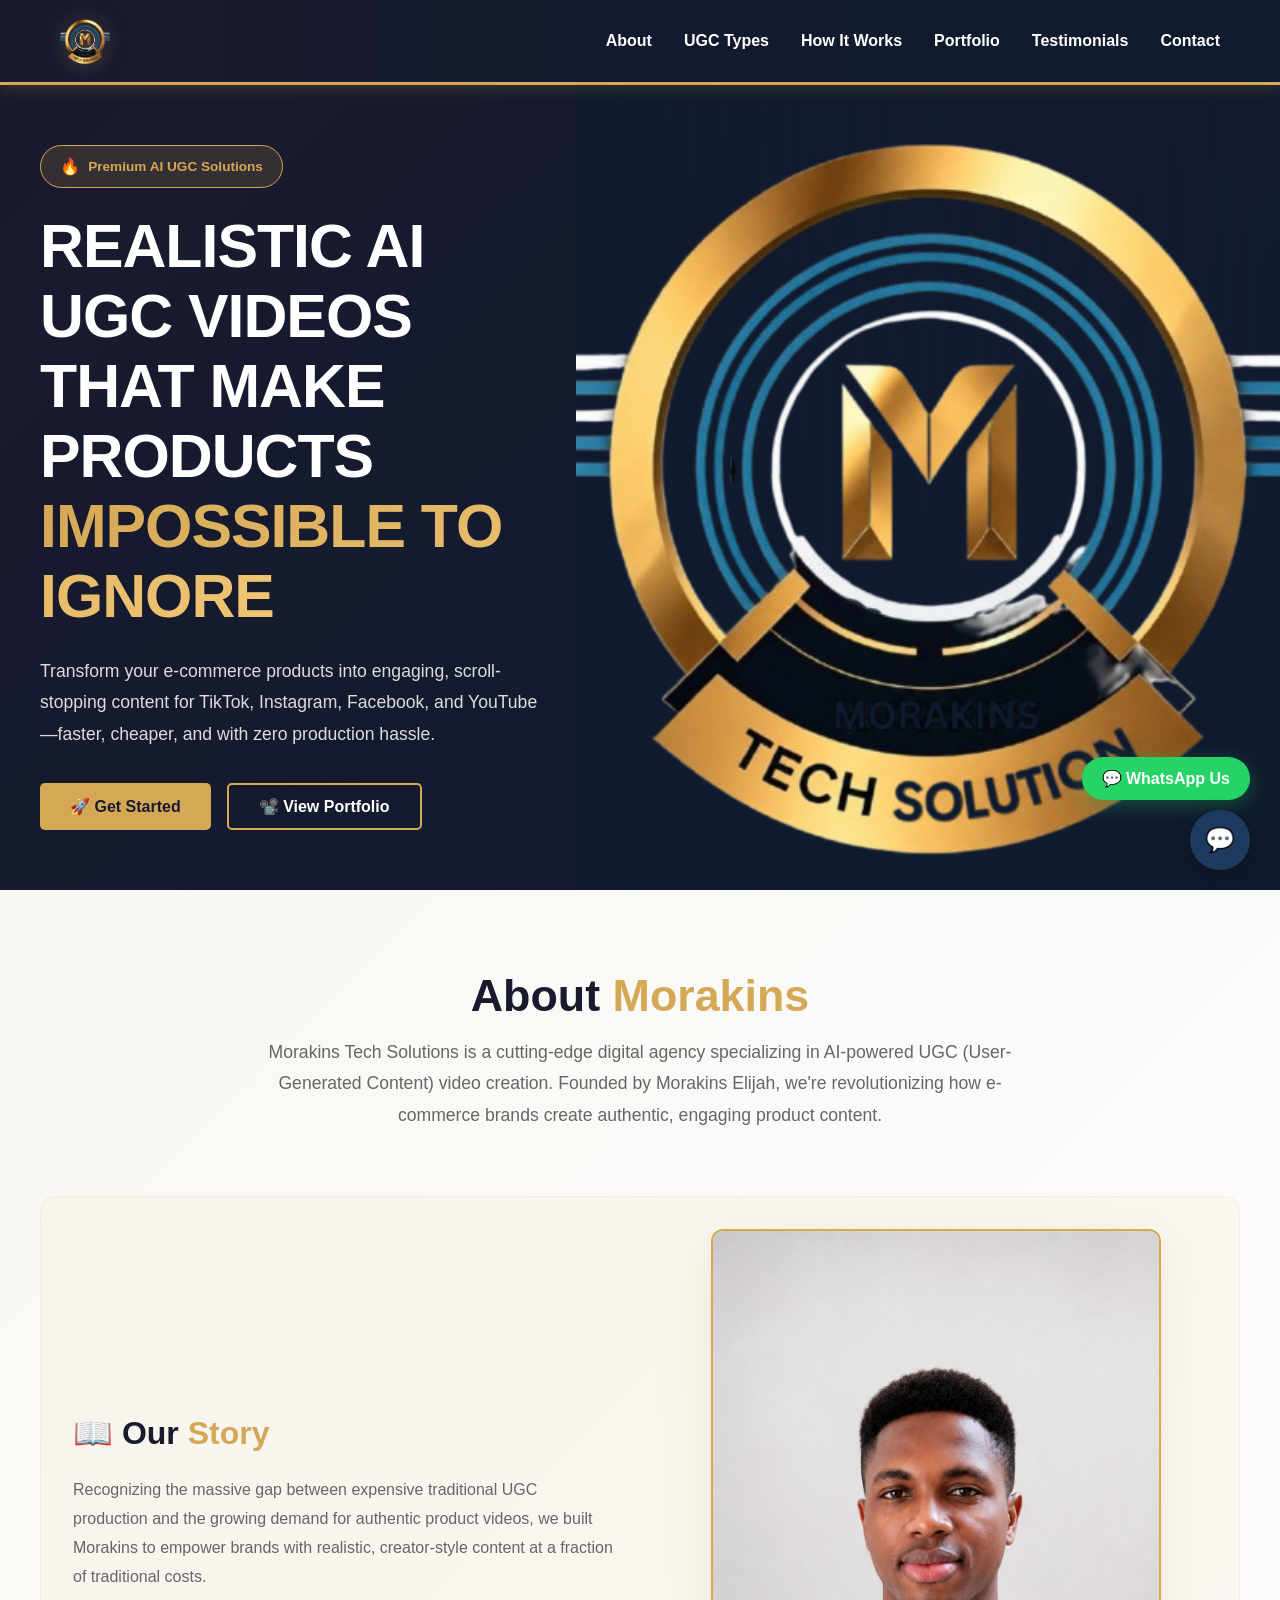
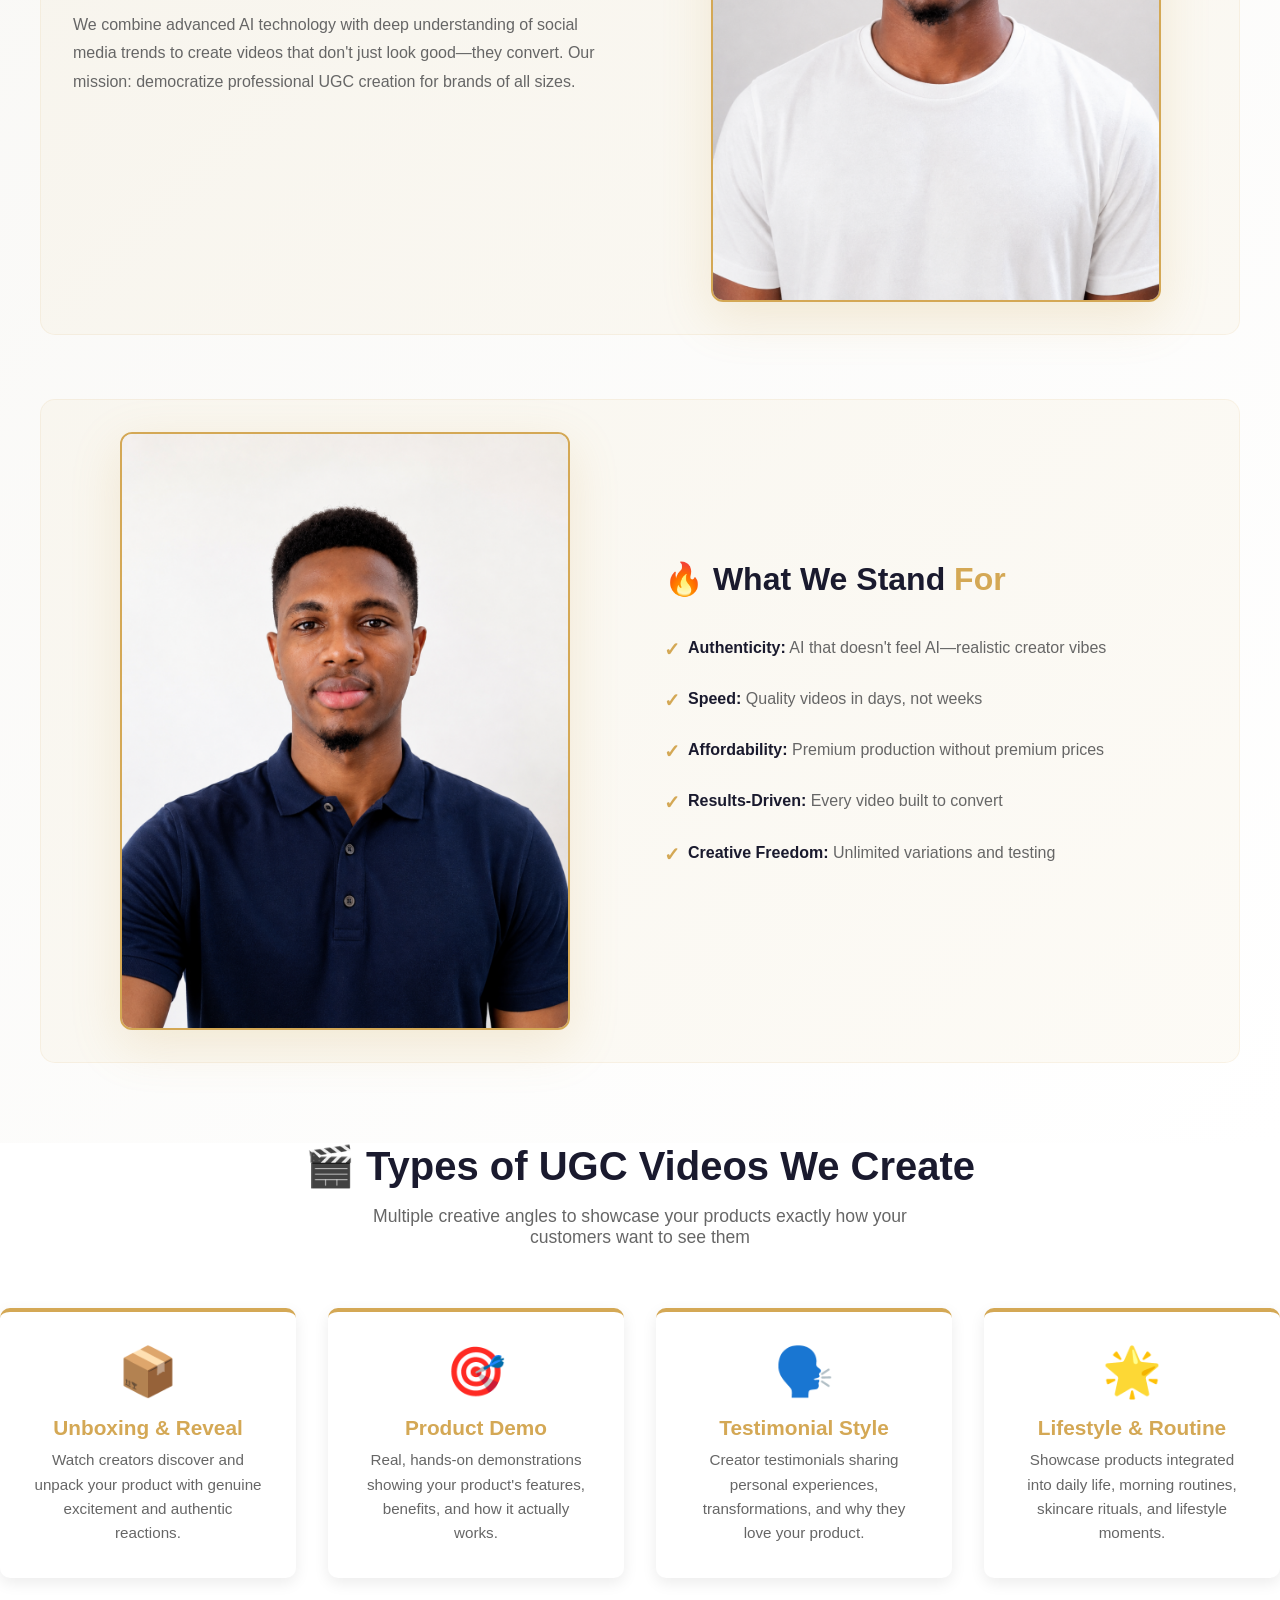
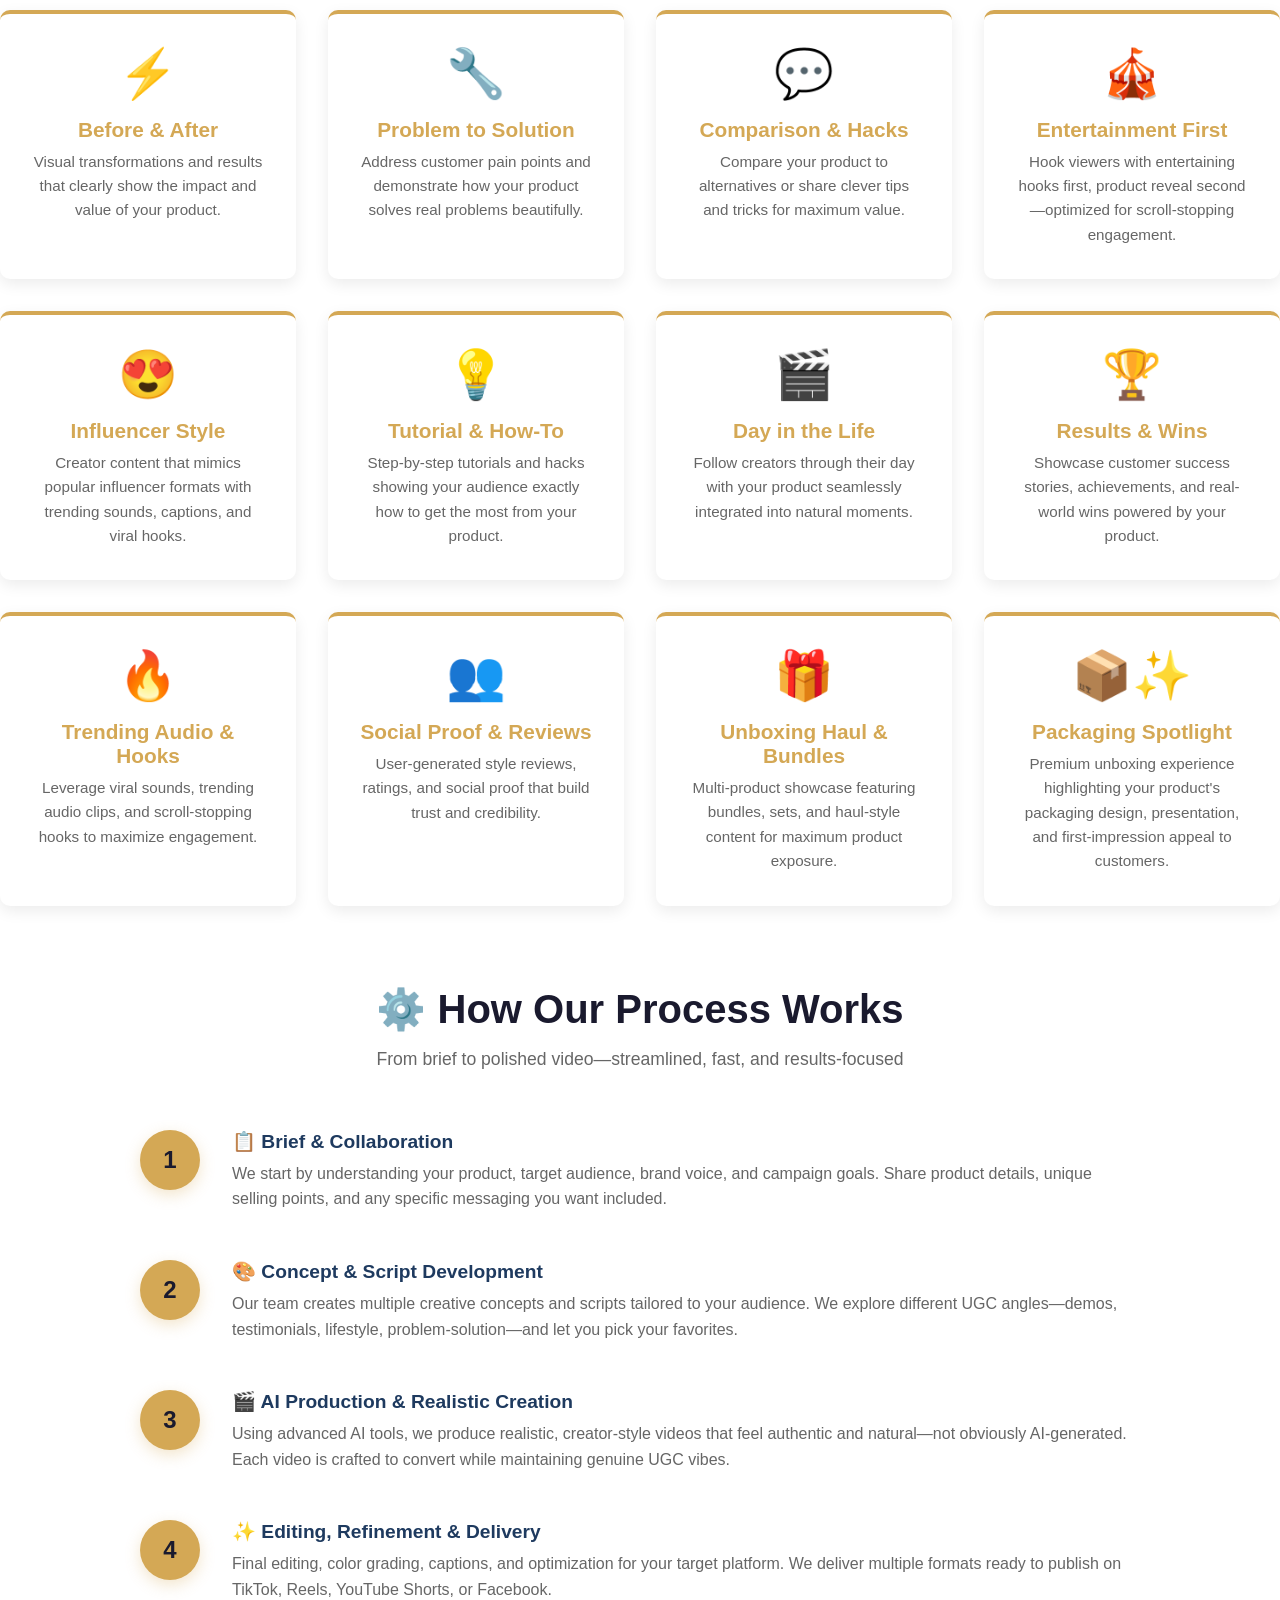
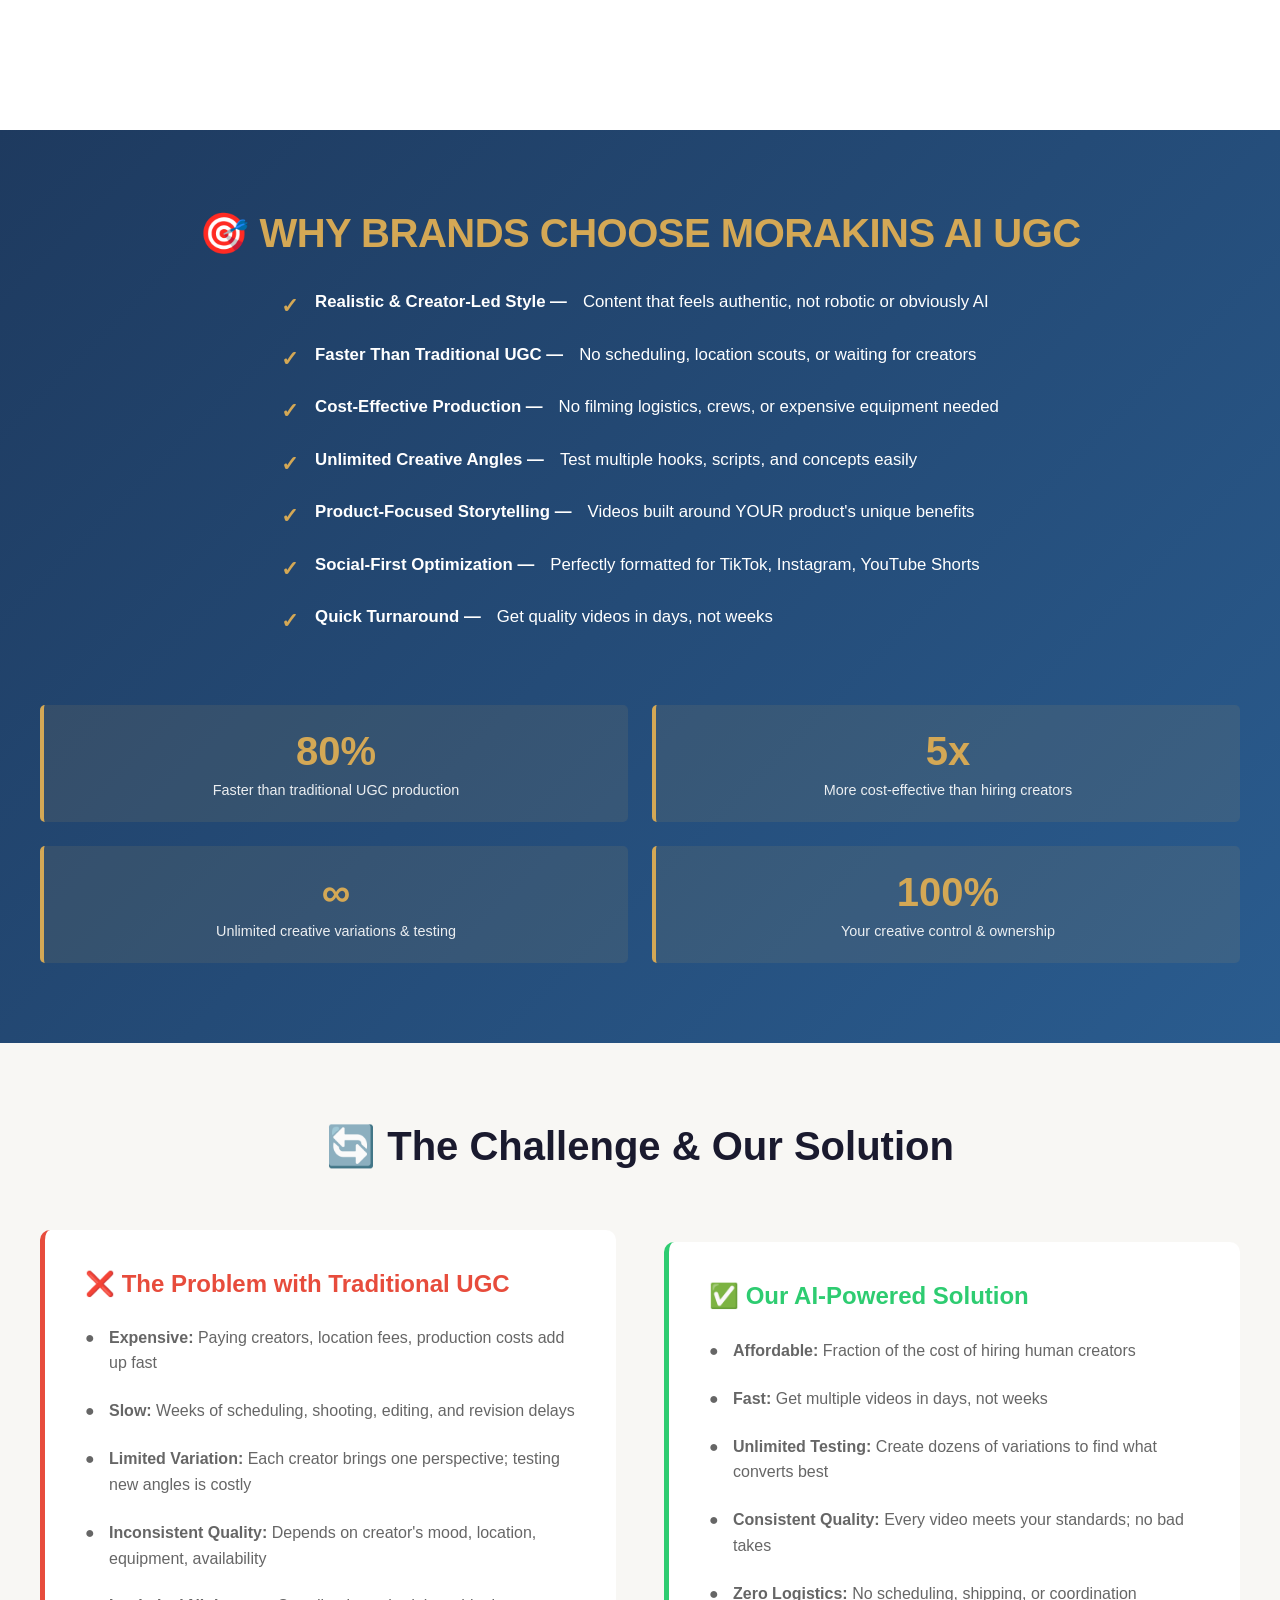
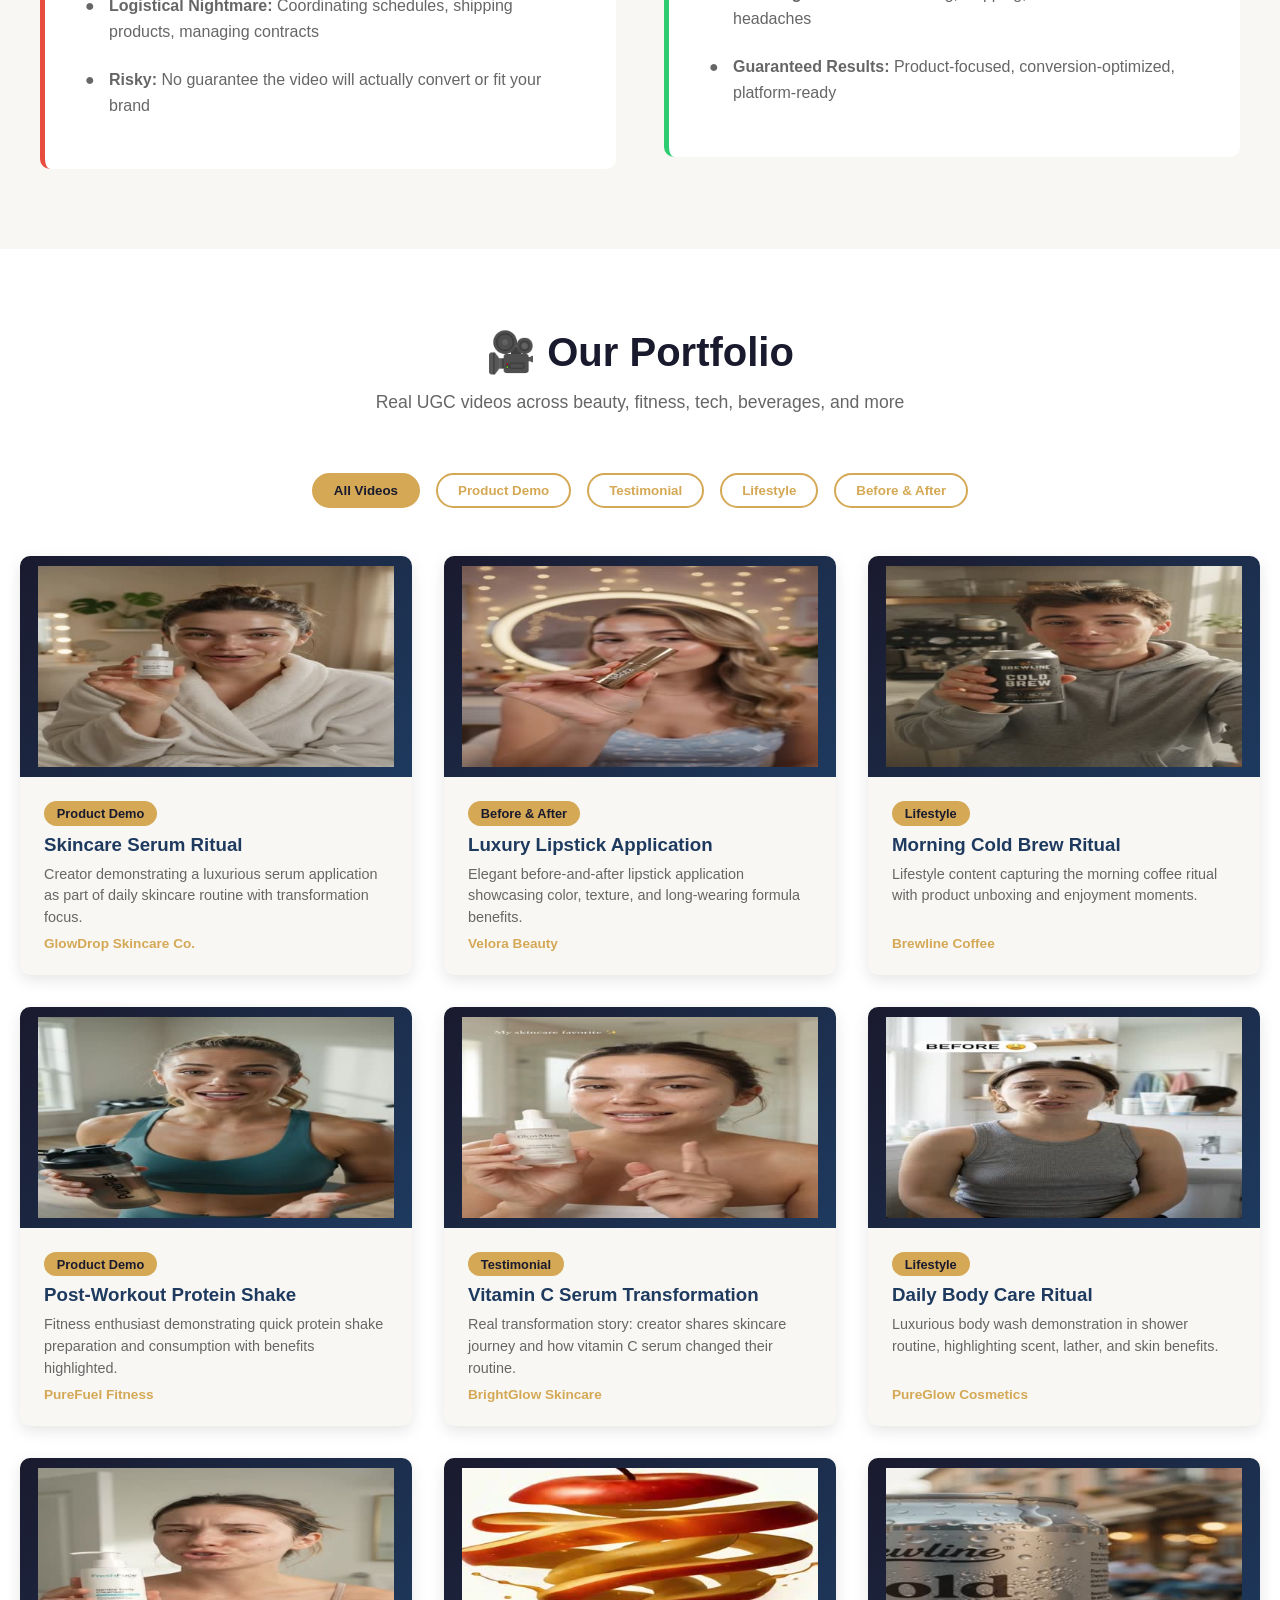
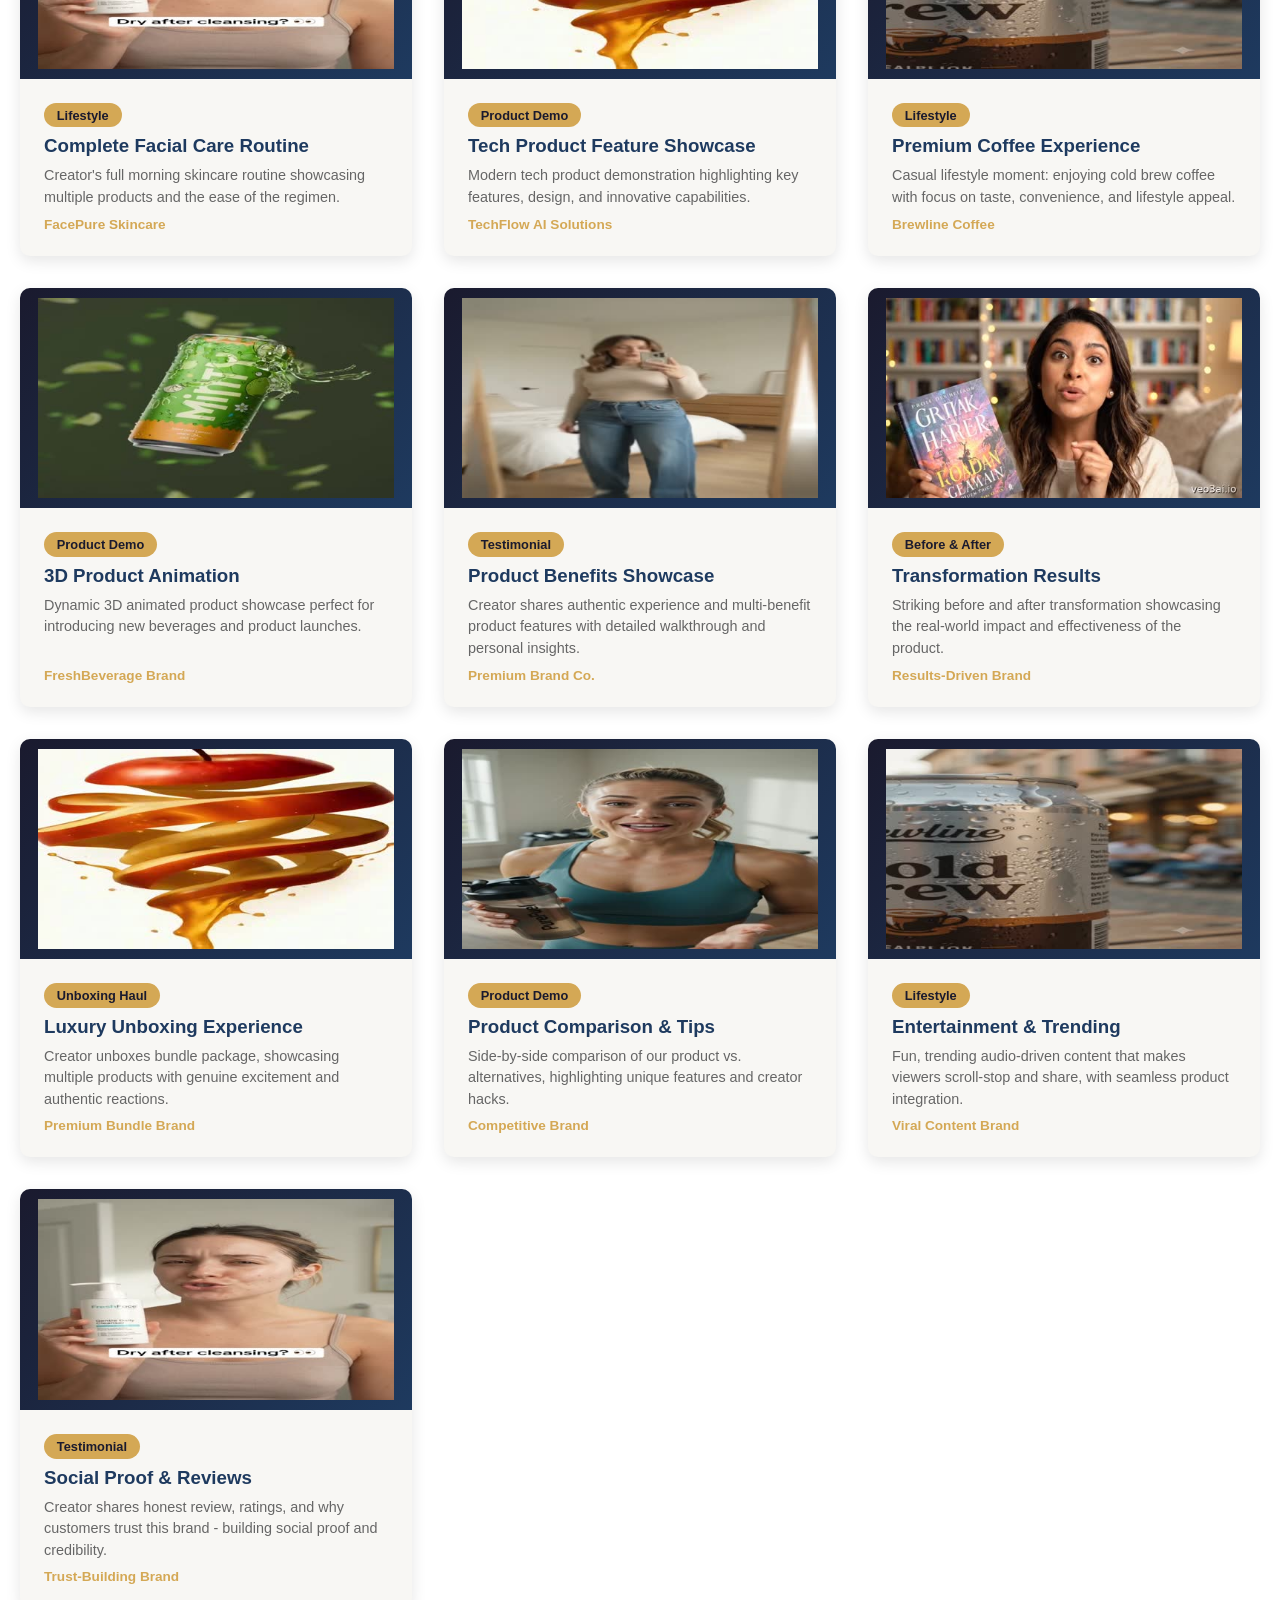
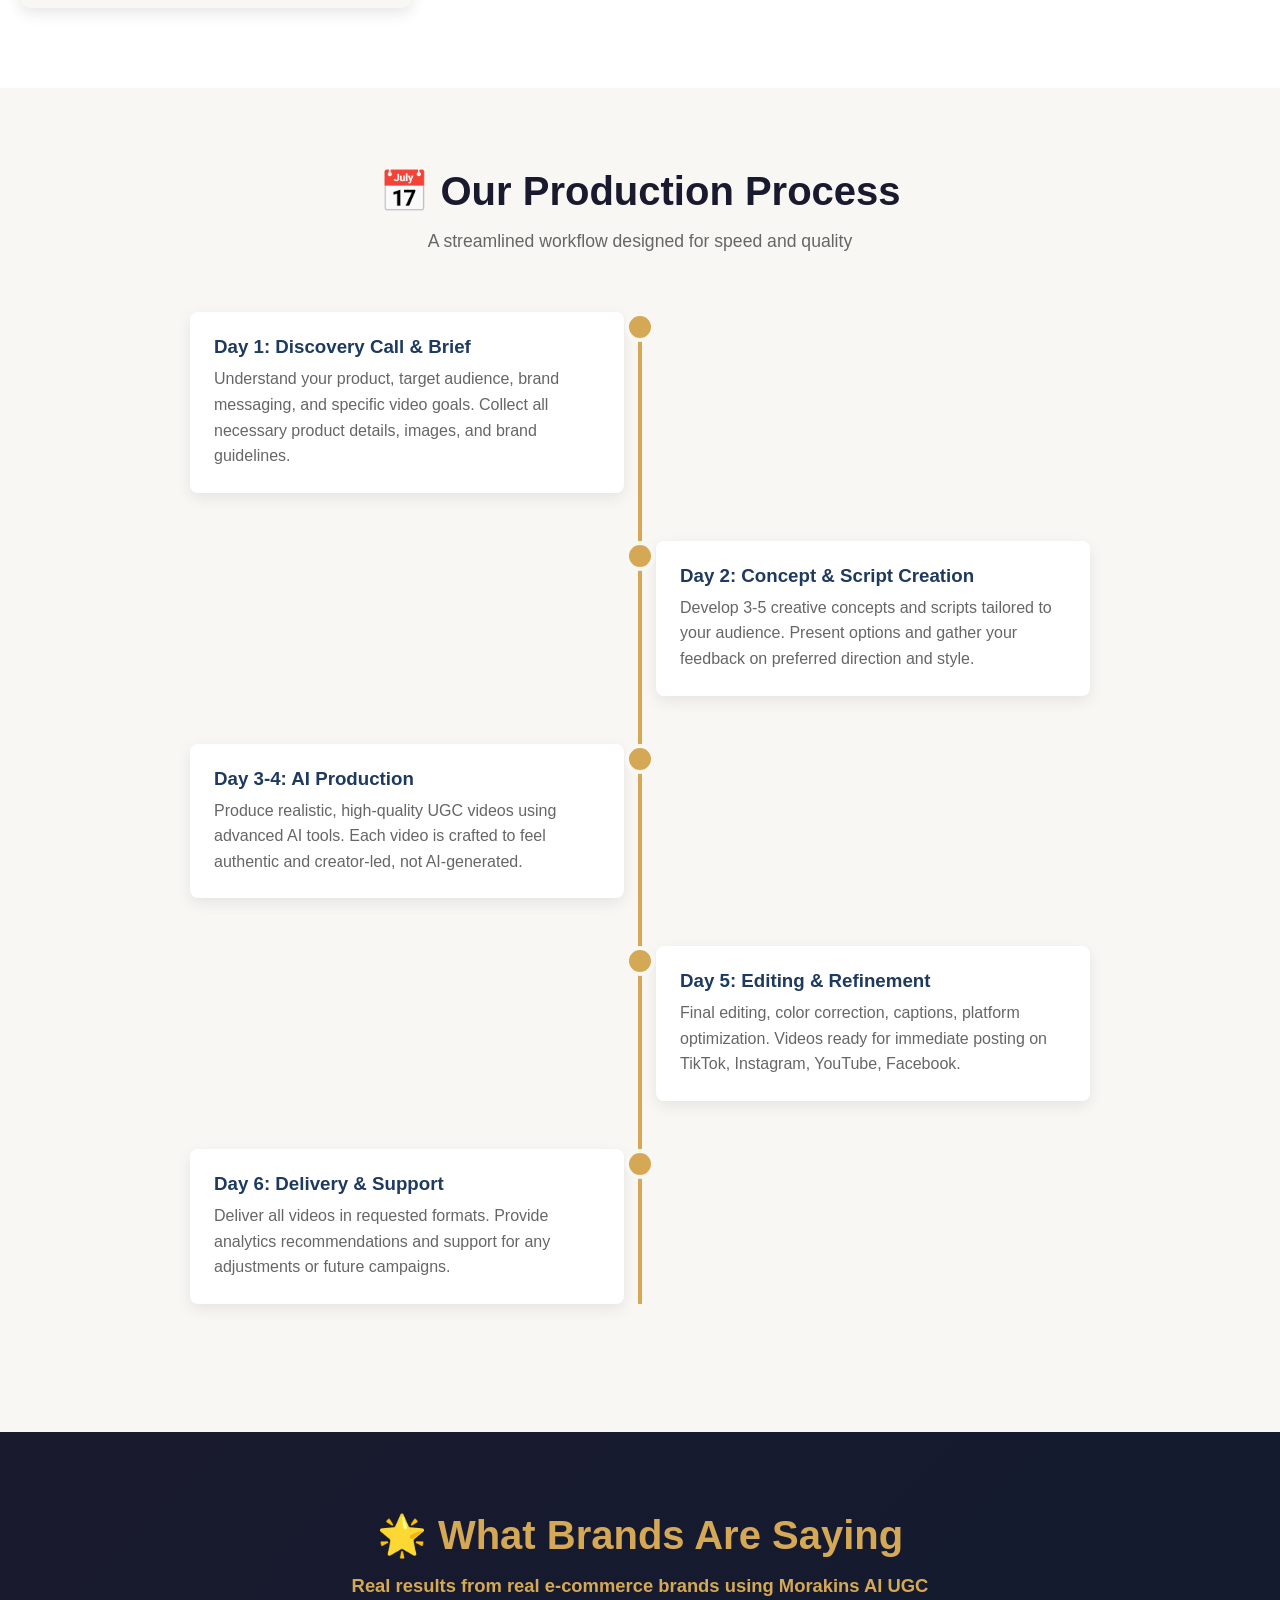
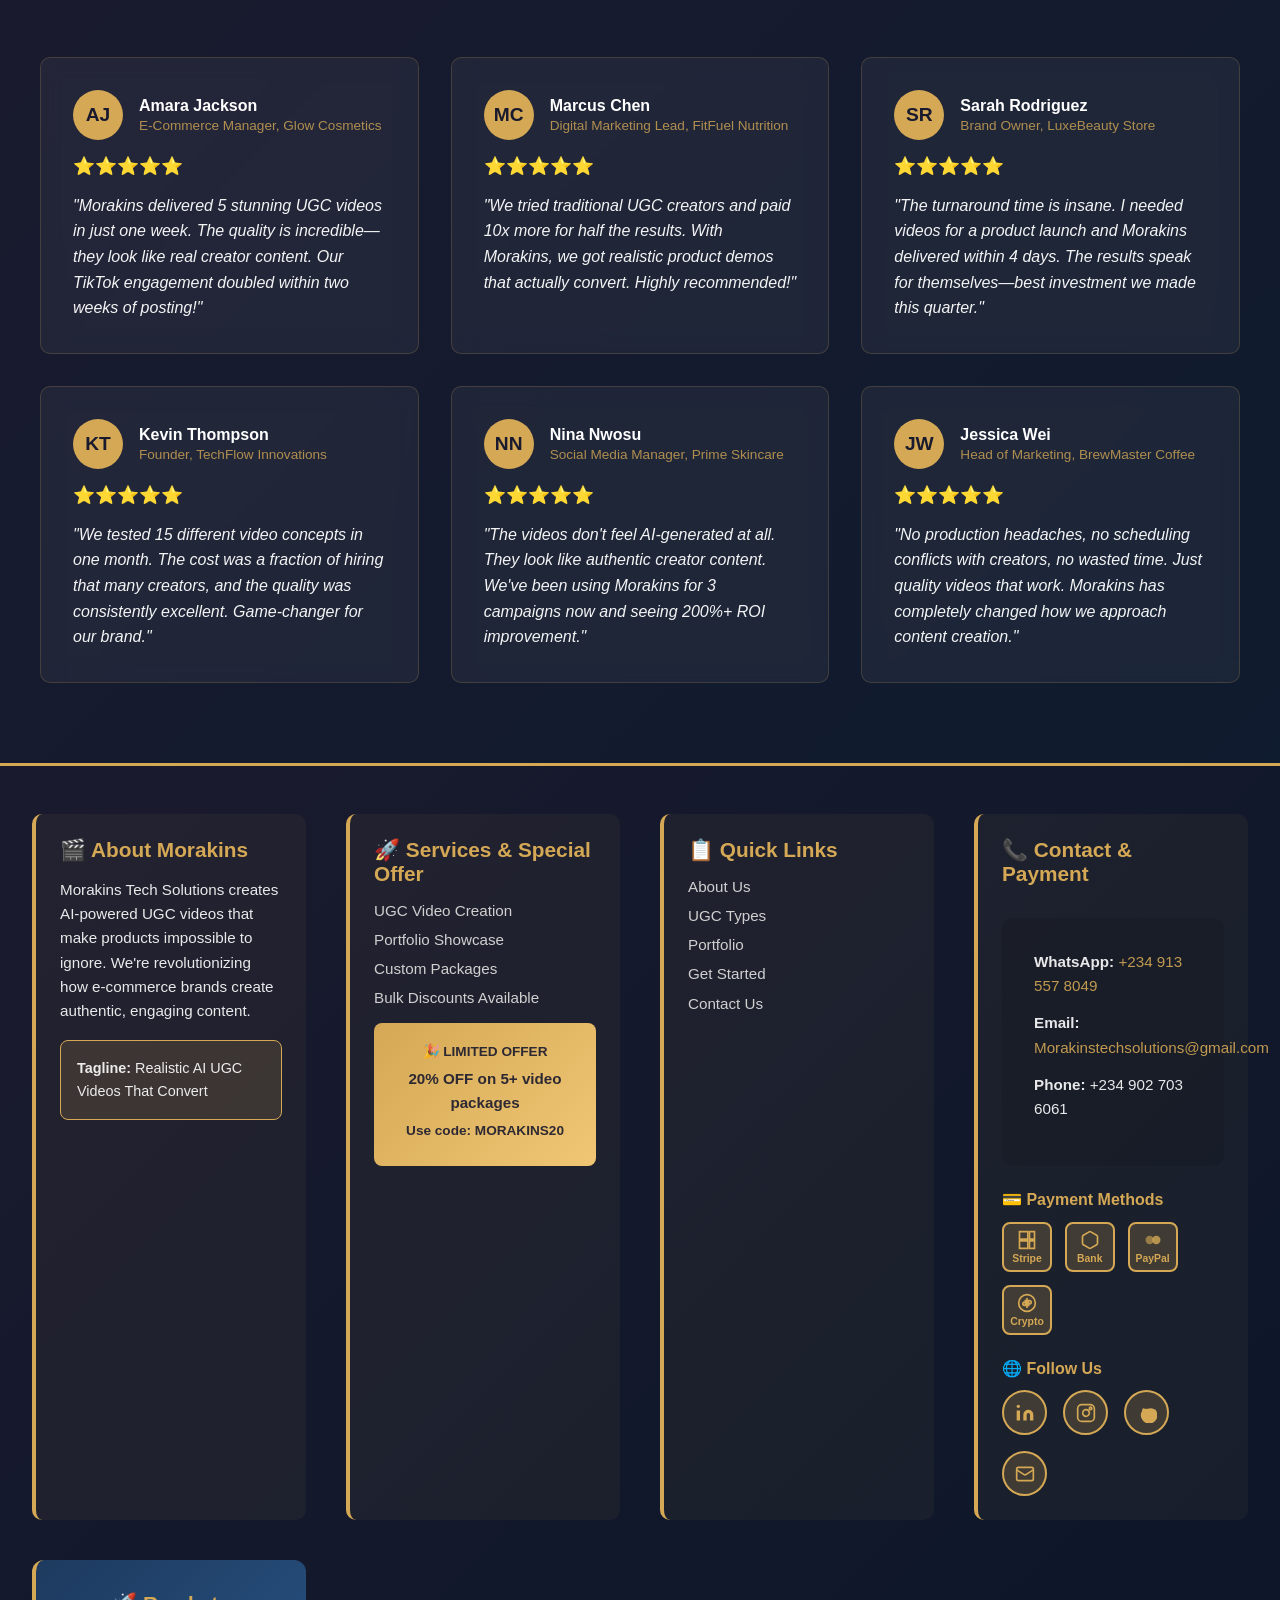
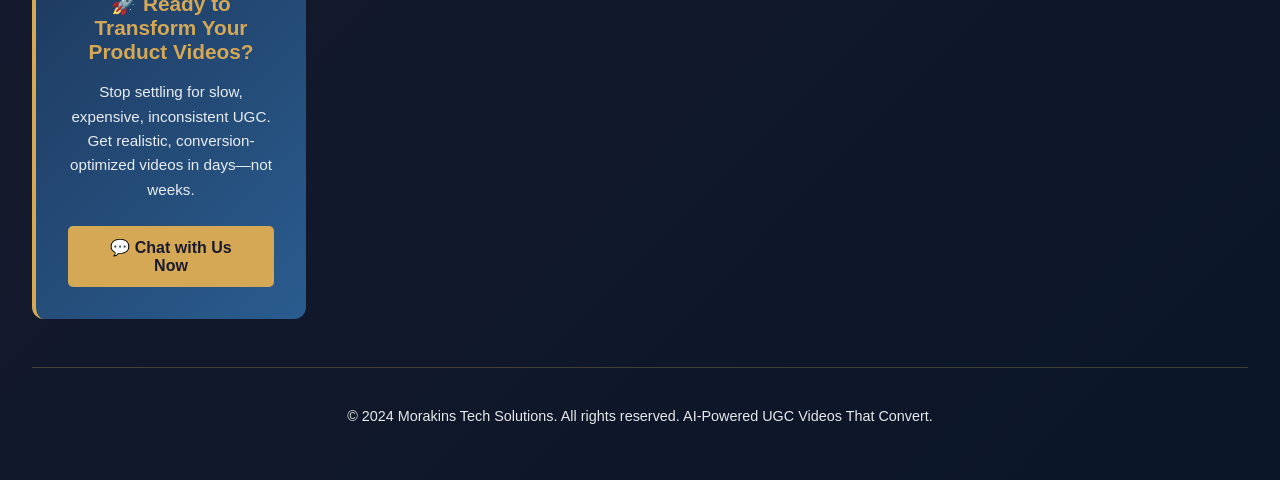
==== commit 81d4af83: "Add files via upload" ====
--- a/index.html
+++ b/index.html
@@ -539,6 +539,18 @@
             font-size: 1.1rem;
             max-width: 600px;
             margin: 0 auto;
+        }
+
+        /* Special styling for testimonials section */
+        .testimonials .section-header .section-title {
+            color: var(--primary-gold);
+            font-weight: 900;
+        }
+
+        .testimonials .section-header .section-subtitle {
+            color: var(--primary-gold);
+            font-weight: 700;
+            font-size: 1.15rem;
         }
 
         .types-grid {
@@ -1626,12 +1638,12 @@
             <h1>Realistic AI UGC Videos That Make Products <span class="gold">Impossible to Ignore</span></h1>
             <p class="hero-subtitle">Transform your e-commerce products into engaging, scroll-stopping content for TikTok, Instagram, Facebook, and YouTube—faster, cheaper, and with zero production hassle.</p>
             <div class="hero-cta">
-                <button class="btn btn-primary" onclick="document.getElementById('contact').scrollIntoView({behavior: 'smooth'})">🚀 Get Started</button>
+                <button class="btn btn-primary" onclick="document.getElementById('footer-contact').scrollIntoView({behavior: 'smooth'})">🚀 Get Started</button>
                 <button class="btn btn-secondary" onclick="document.getElementById('portfolio').scrollIntoView({behavior: 'smooth'})">📽️ View Portfolio</button>
             </div>
         </div>
         <div class="hero-image">
-            <img src="file_00000000369c8210b0cfbfea7afa73c8.png" alt="Morakins Elijah - AI UGC Creator">
+            <img src="Morakins_brand_logo-removebg-preview.png" alt="Morakins Logo">
         </div>
     </div>
 </section>
@@ -1659,7 +1671,7 @@
         <!-- WHAT WE STAND FOR SECTION -->
         <div class="about-section">
             <div class="about-section-image">
-                <img src="Eragbe.webp" alt="What We Stand For">
+                <img src="file_00000000503081f59d23fac4bda20b78.png" alt="What We Stand For">
             </div>
             <div class="about-section-content">
                 <h3>🔥 What We Stand <span class="gold">For</span></h3>
@@ -1671,39 +1683,6 @@
                     <li><strong>Creative Freedom:</strong> Unlimited variations and testing</li>
                 </ul>
             </div>
-        </div>
-
-        <!-- OUR CLIENTS SECTION -->
-        <div class="about-section">
-            <div class="about-section-content">
-                <h3>🤝 Our <span class="gold">Clients</span></h3>
-                <p>We work with e-commerce brands across beauty, fitness, tech, beverages, skincare, and more. From startups testing new products to established brands scaling campaigns, Morakins is the trusted partner for realistic, conversion-optimized UGC videos.</p>
-                <p>Our clients trust us because we deliver:</p>
-                <ul class="about-values">
-                    <li><strong>13+</strong> Portfolio Videos Created</li>
-                    <li><strong>80%</strong> Faster Than Traditional UGC</li>
-                    <li><strong>5x</strong> More Cost-Effective Solutions</li>
-                </ul>
-            </div>
-            <div class="about-section-image">
-                <img src="file_00000000503081f59d23fac4bda20b78.png" alt="Our Clients">
-            </div>
-        </div>
-    </div>
-
-    <!-- ANIMATED STATS -->
-    <div class="about-stats">
-        <div class="stat">
-            <div class="stat-number" data-target="13">0</div>
-            <div class="stat-label">Portfolio Videos Created</div>
-        </div>
-        <div class="stat">
-            <div class="stat-number" data-target="80">0</div>
-            <div class="stat-label">% Faster Than Traditional UGC</div>
-        </div>
-        <div class="stat">
-            <div class="stat-number" data-target="5">0</div>
-            <div class="stat-label">x More Cost-Effective</div>
         </div>
     </div>
 </section>
@@ -2300,45 +2279,8 @@
     </div>
 </section>
 
-<!-- CONTACT SECTION -->
-<section class="contact" id="contact">
-    <div class="contact-content">
-        <h2>Ready to Transform Your Product Videos? 🚀</h2>
-        <p>Stop settling for slow, expensive, inconsistent UGC. Get realistic, conversion-optimized videos in days—not weeks.</p>
-        
-        <div class="contact-buttons">
-            <button class="btn btn-secondary" onclick="window.location.href='mailto:Morakinstechsolutions@gmail.com'">📧 Get a Free Quote</button>
-            <button class="btn btn-primary" onclick="window.open('https://wa.me/2349135578049', '_blank')">💬 Chat with Us</button>
-        </div>
-
-        <div class="contact-info">
-            <h3 style="margin-bottom: 1.5rem; font-size: 1.3rem;">Get in Touch</h3>
-            
-            <div class="contact-method">
-                📧 Email: <a href="mailto:Morakinstechsolutions@gmail.com">Morakinstechsolutions@gmail.com</a>
-            </div>
-            
-            <div class="contact-method">
-                📞 Phone: <a href="tel:09135578049">+234 913 557 8049</a> (WhatsApp Business)
-            </div>
-            
-            <div class="contact-method">
-                📞 Hotline: <a href="tel:09027036061">+234 902 703 6061</a>
-            </div>
-
-            <div class="contact-method" style="margin-top: 1.5rem;">
-                💼 LinkedIn: <a href="https://www.linkedin.com/in/morakins-elijah-78a88740a" target="_blank">Morakins Elijah</a>
-            </div>
-
-            <div class="contact-method">
-                📱 Instagram: <a href="https://www.instagram.com/abheymiracle/" target="_blank">@abheymiracle</a>
-            </div>
-        </div>
-    </div>
-</section>
-
 <!-- FOOTER -->
-<footer>
+<footer id="footer-contact">
     <div class="footer-content">
         <!-- Footer Grid Container -->
         <div class="footer-grid">
@@ -2450,12 +2392,18 @@
                     </a>
                 </div>
             </div>
+
+            <!-- Column 5: Ready to Transform CTA -->
+            <div class="footer-column" style="background: linear-gradient(135deg, var(--secondary-blue) 0%, #2a5c8f 100%); color: var(--white); border-radius: 12px; padding: 2rem; text-align: center;">
+                <h3 style="color: var(--primary-gold); margin-bottom: 1rem;">🚀 Ready to Transform Your Product Videos?</h3>
+                <p style="color: var(--white); font-size: 0.95rem; margin-bottom: 1.5rem;">Stop settling for slow, expensive, inconsistent UGC. Get realistic, conversion-optimized videos in days—not weeks.</p>
+                <button class="btn btn-primary" onclick="window.open('https://wa.me/2349135578049', '_blank')" style="width: 100%; font-weight: 700;">💬 Chat with Us Now</button>
+            </div>
         </div>
 
         <!-- Footer Bottom -->
         <div class="footer-bottom">
             <p>&copy; 2024 Morakins Tech Solutions. All rights reserved. AI-Powered UGC Videos That Convert.</p>
-            <p style="font-size: 0.9rem; opacity: 0.85;">Crafted in Nigeria 🇳🇬 | Realistic AI UGC Videos That Make Products Impossible to Ignore</p>
         </div>
     </div>
 </footer>
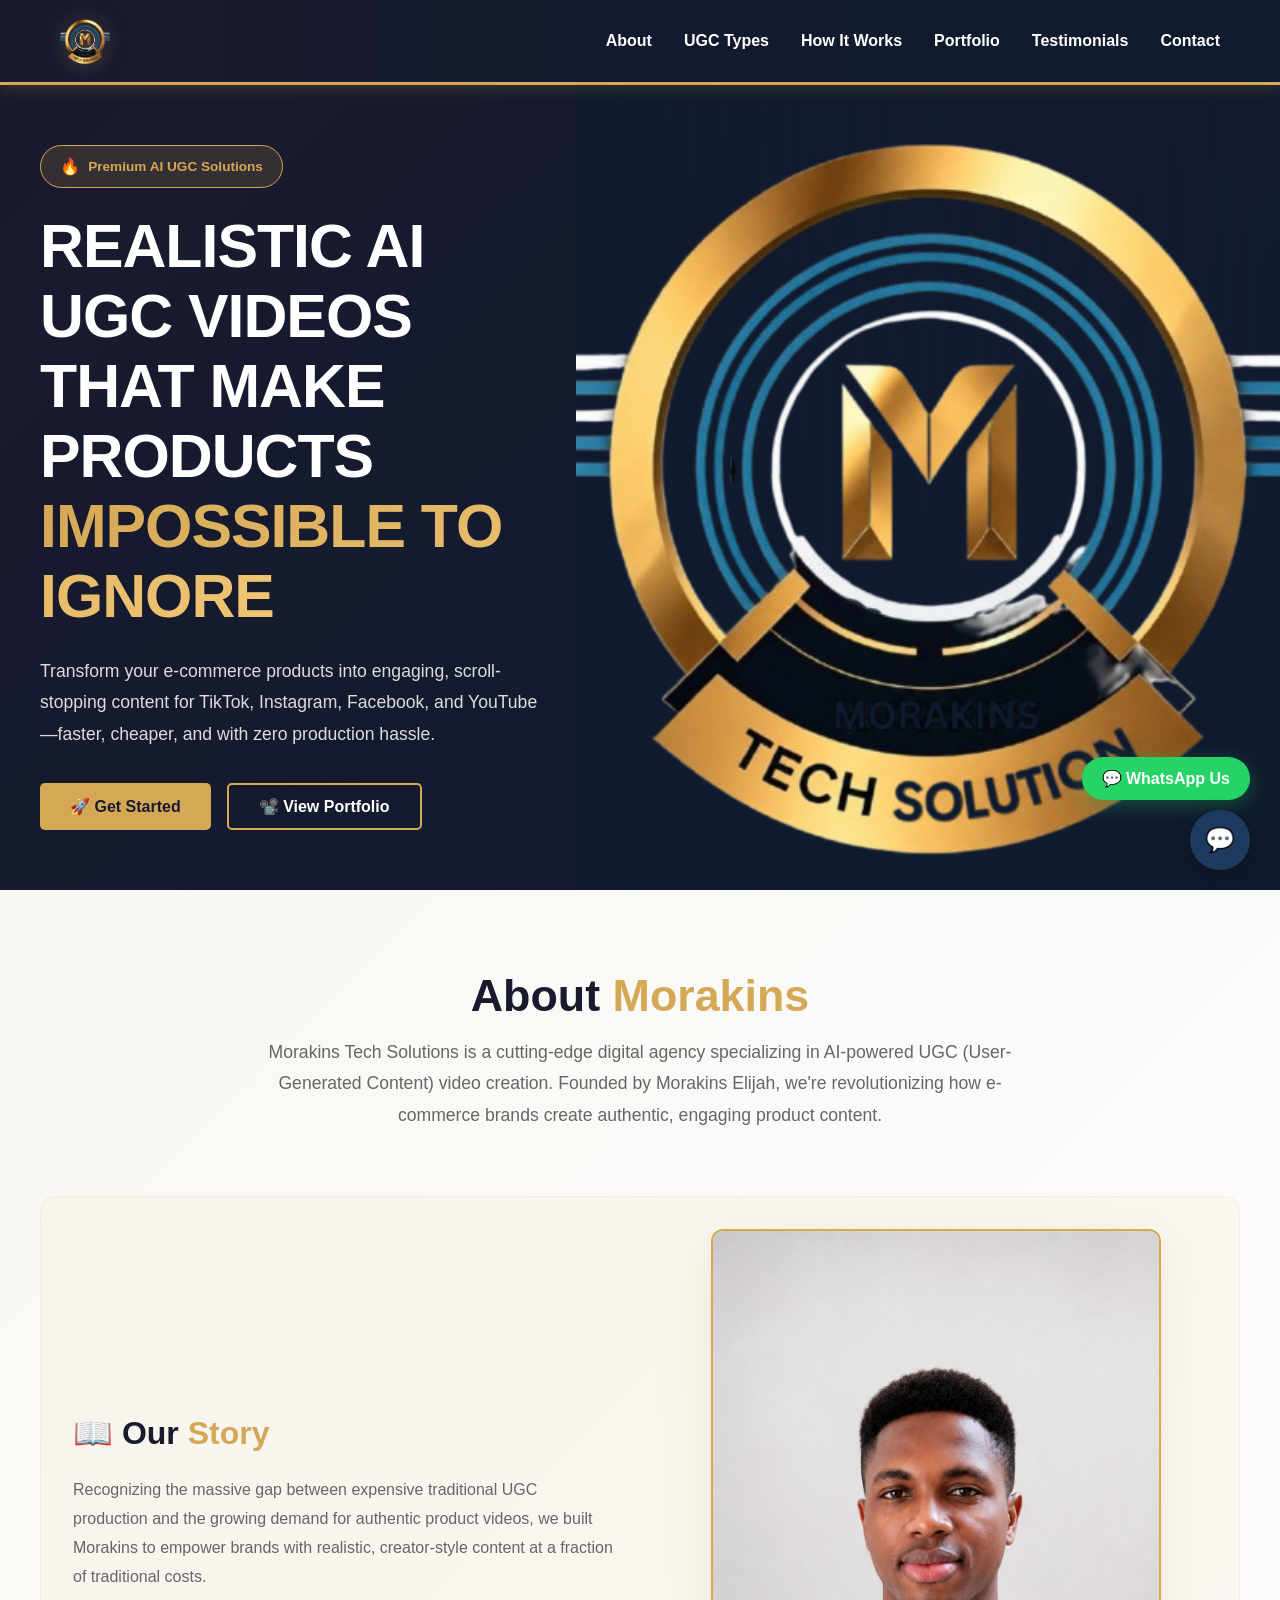
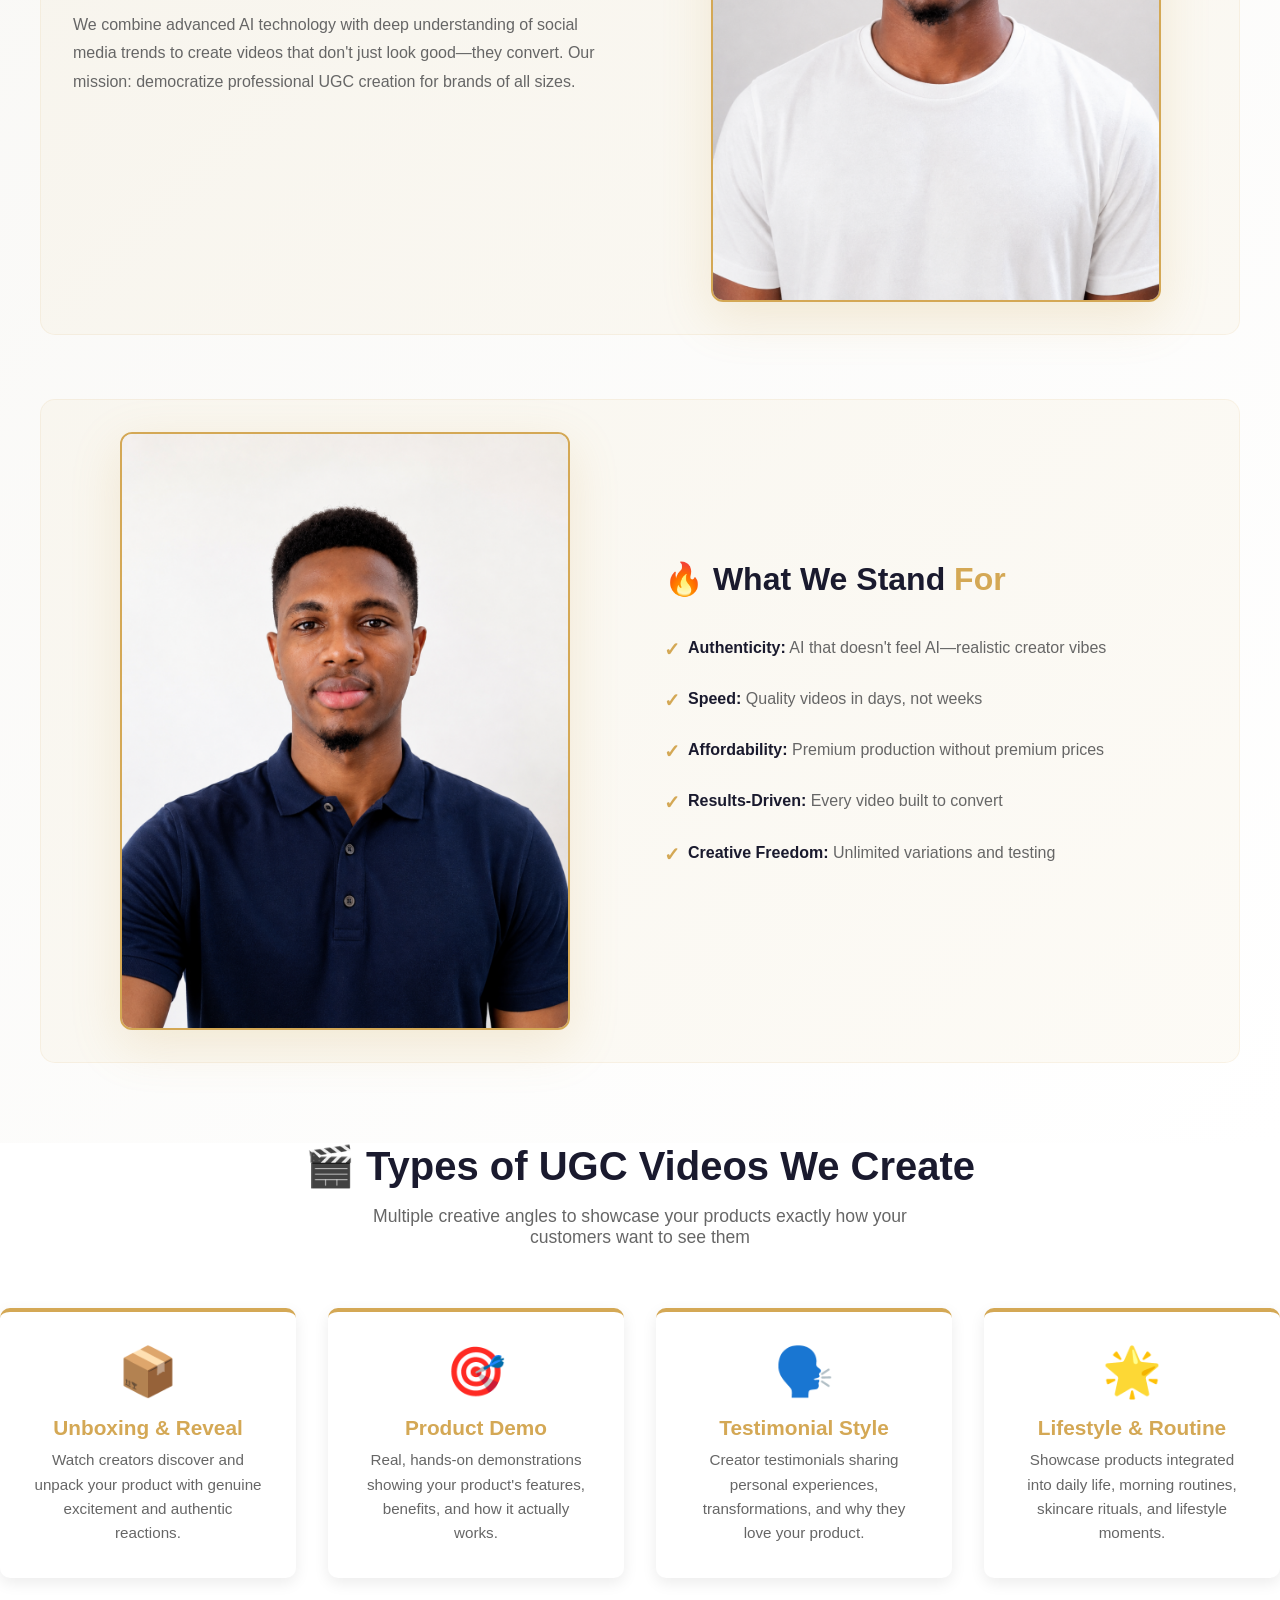
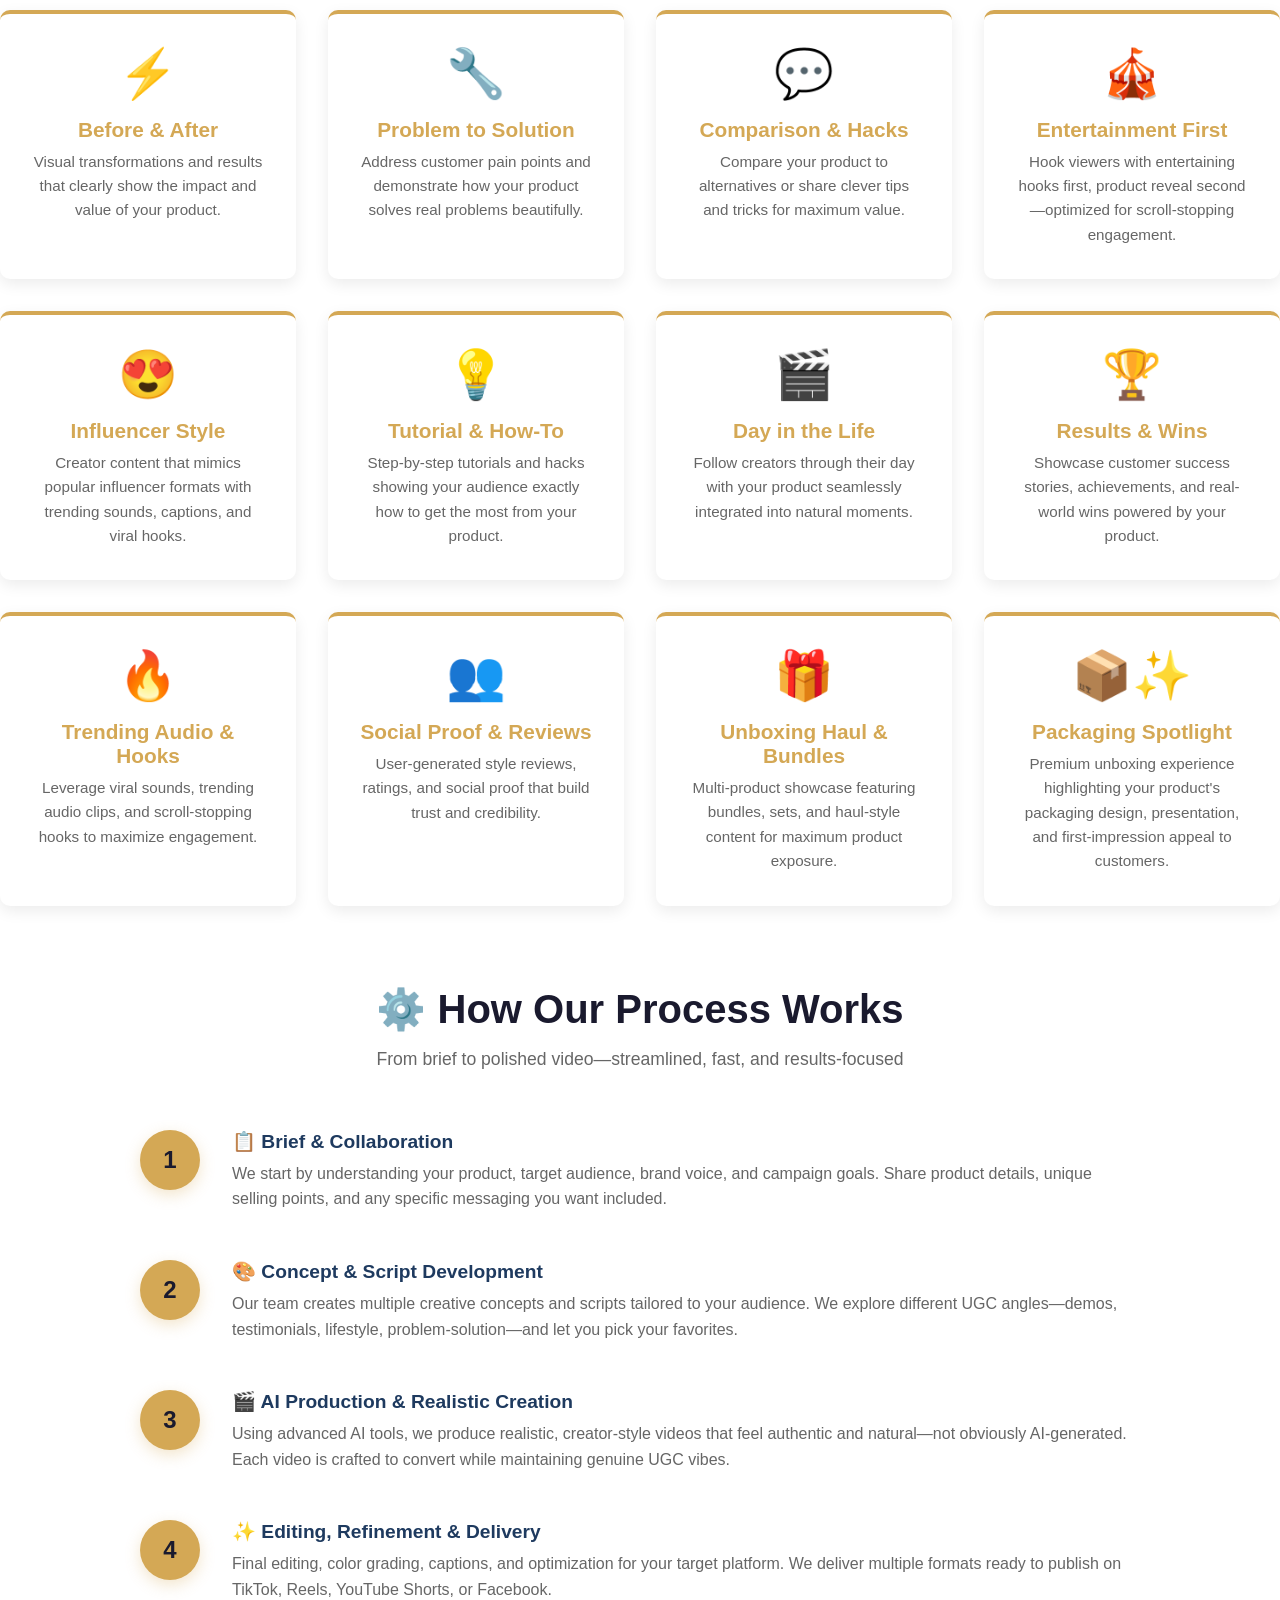
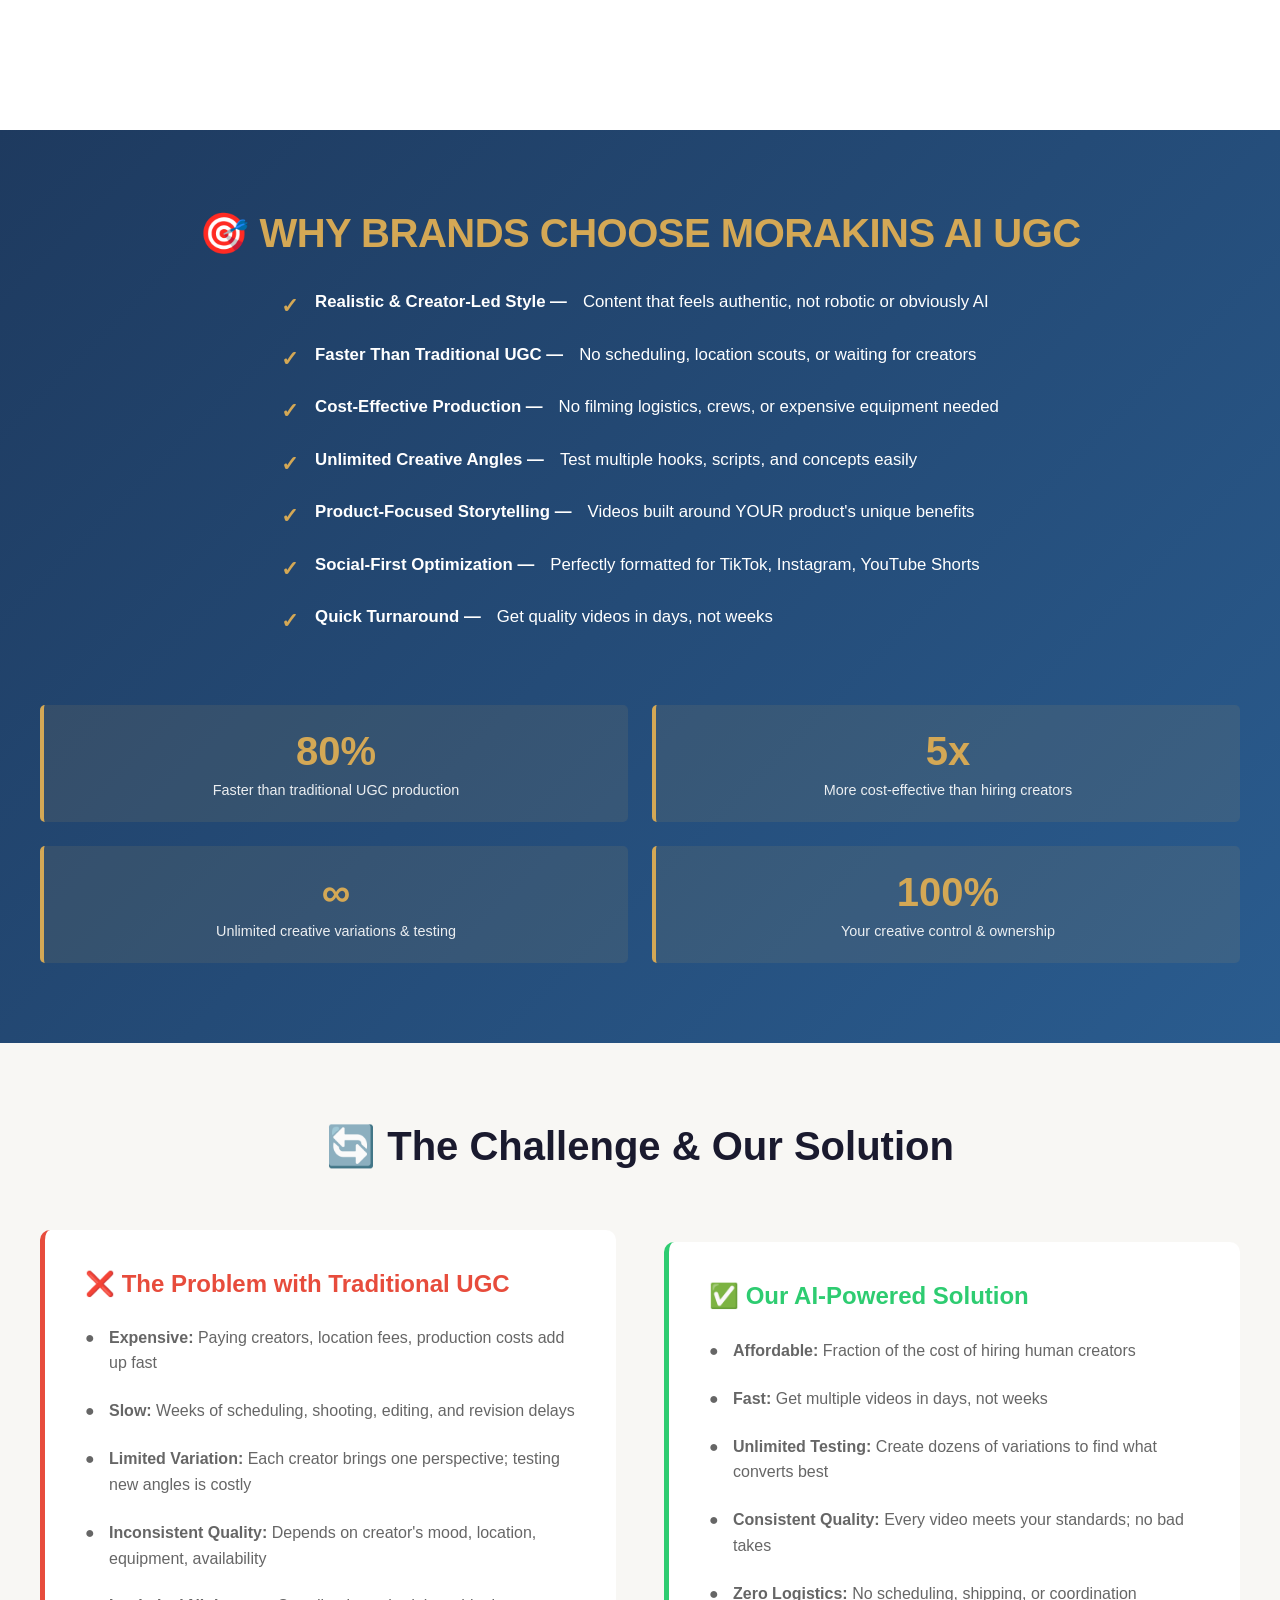
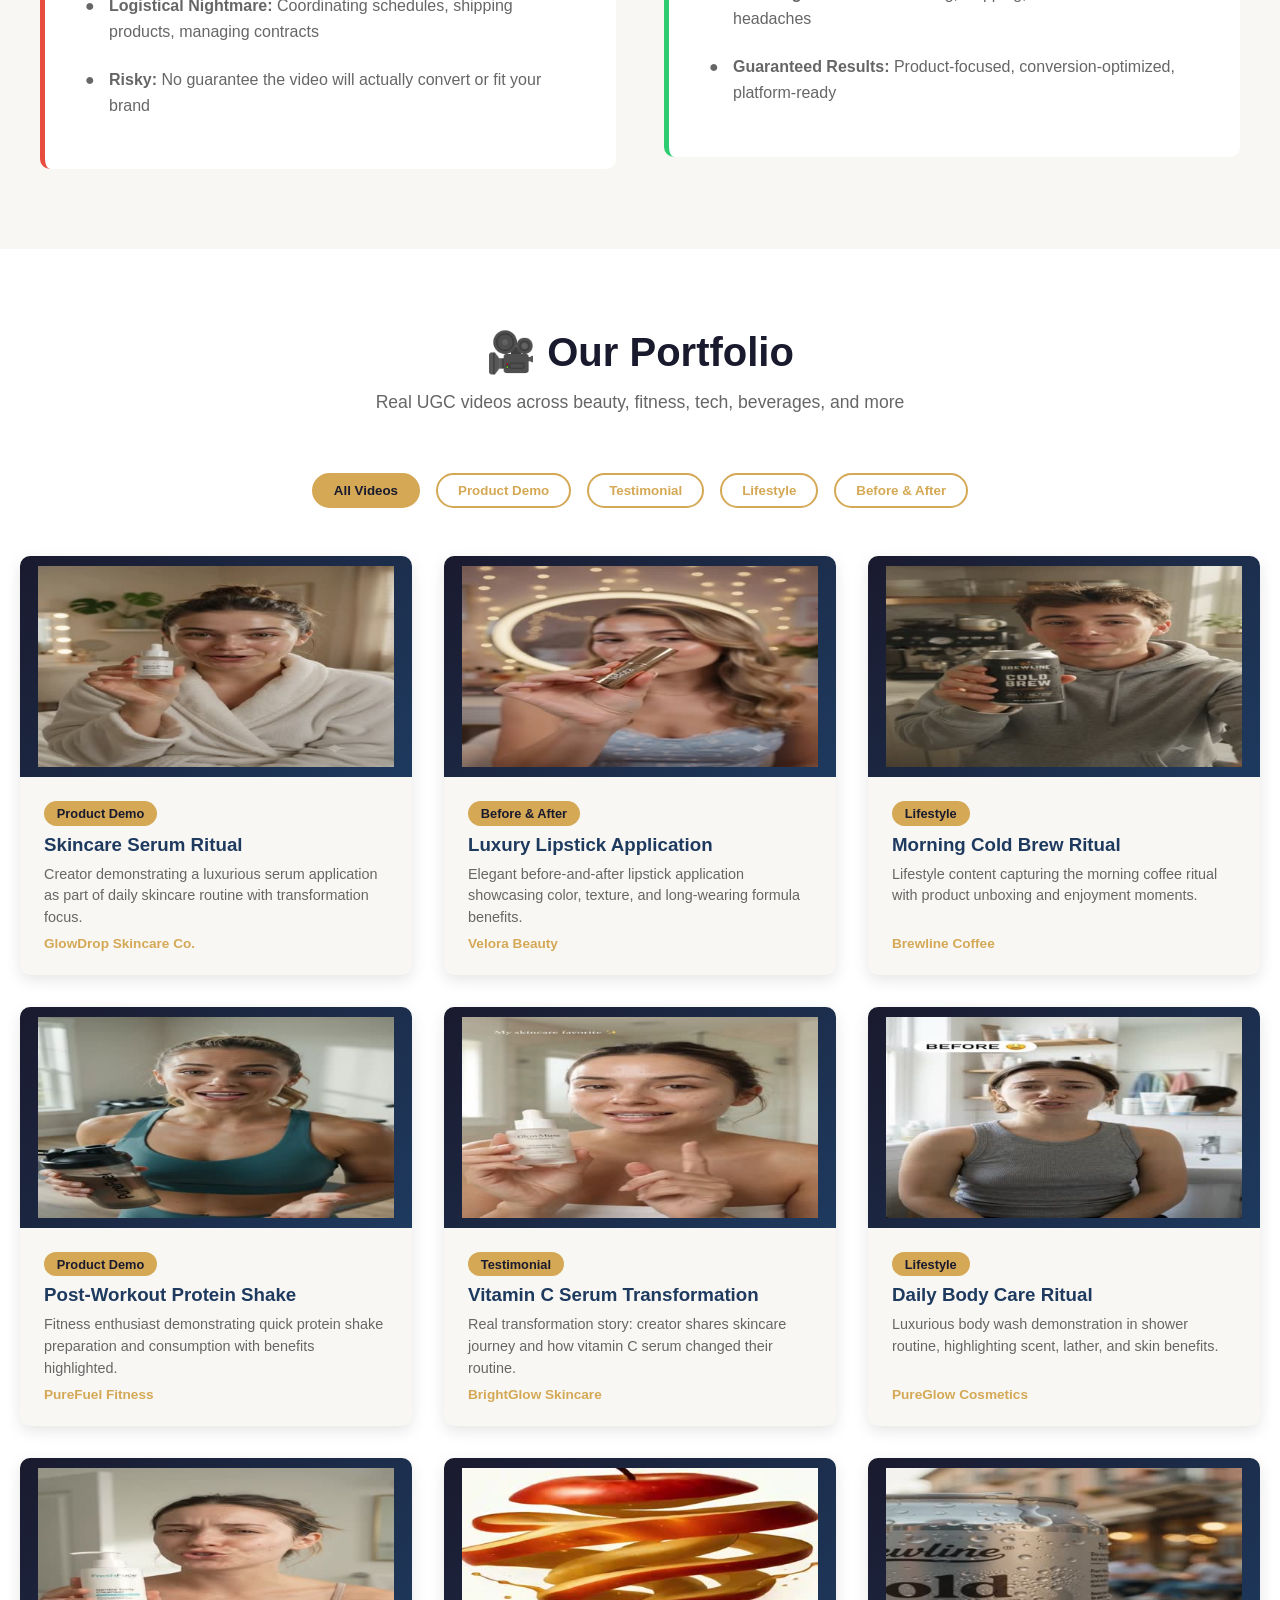
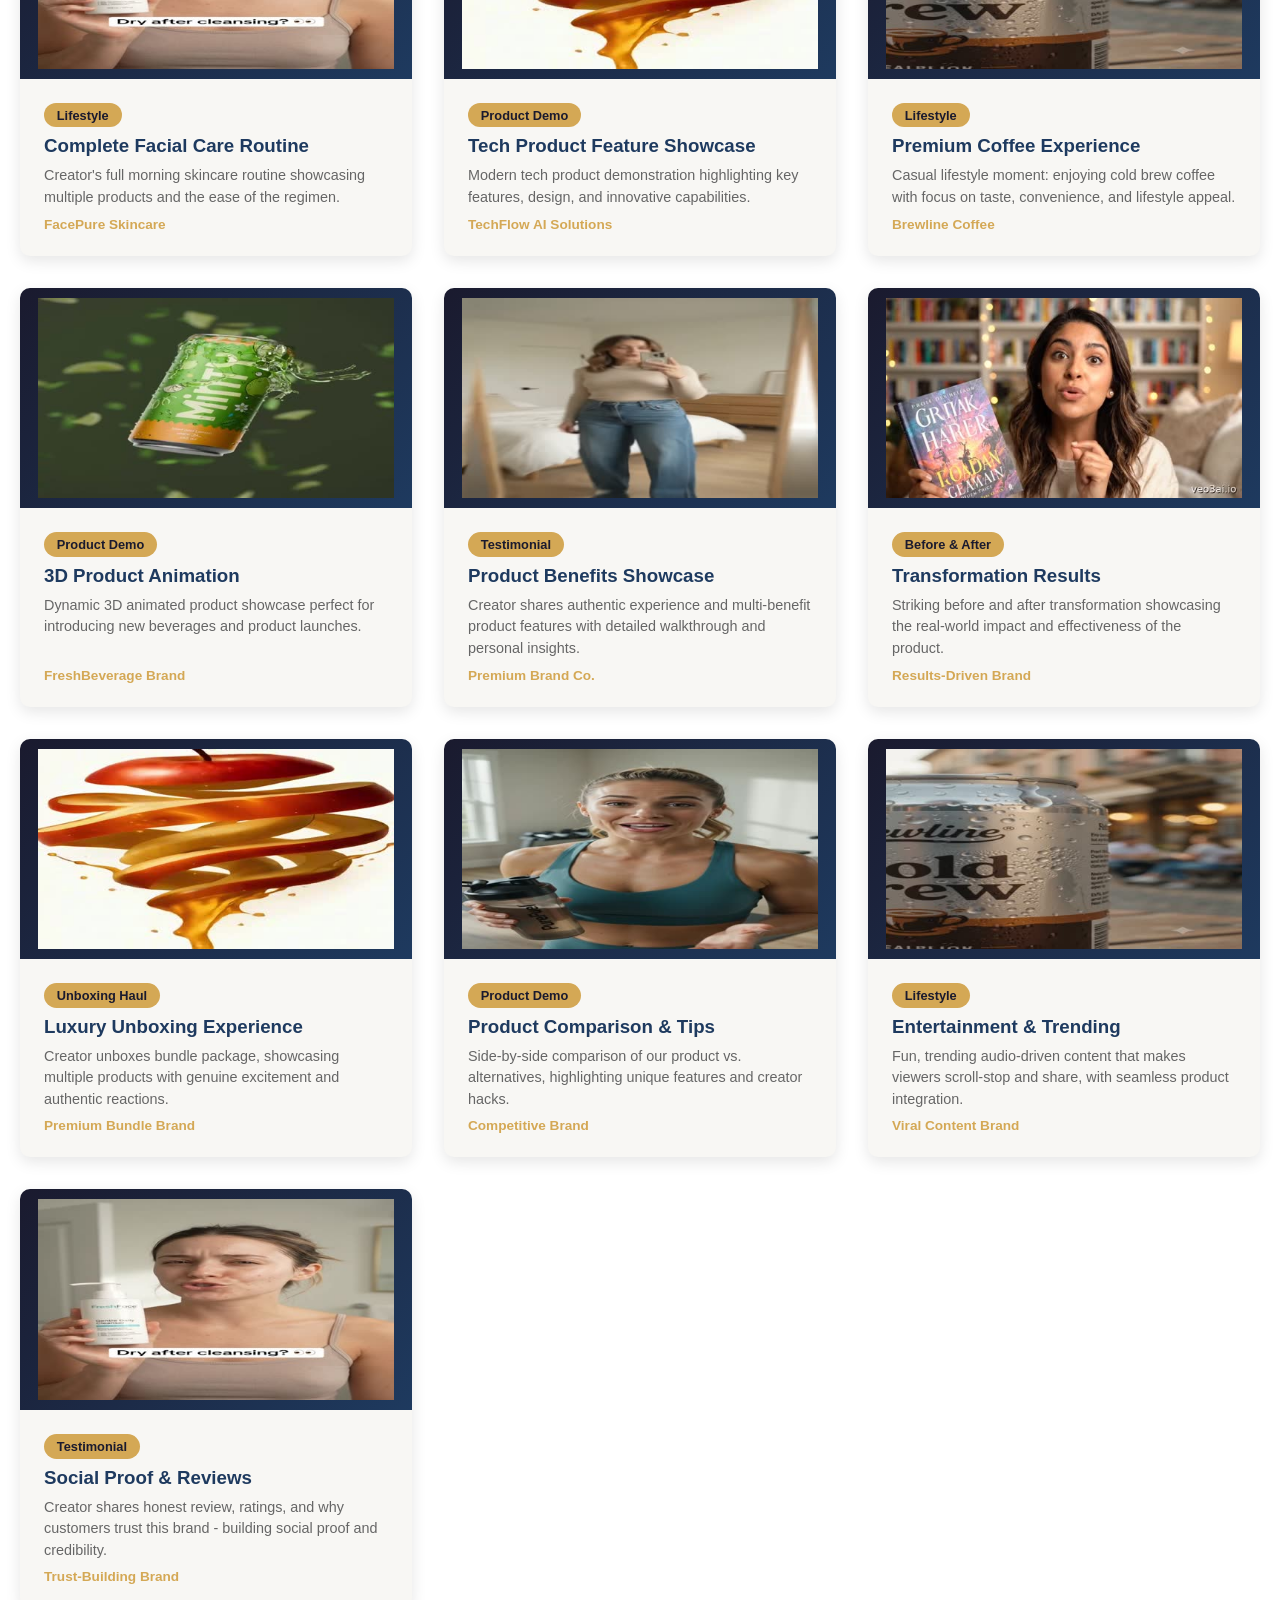
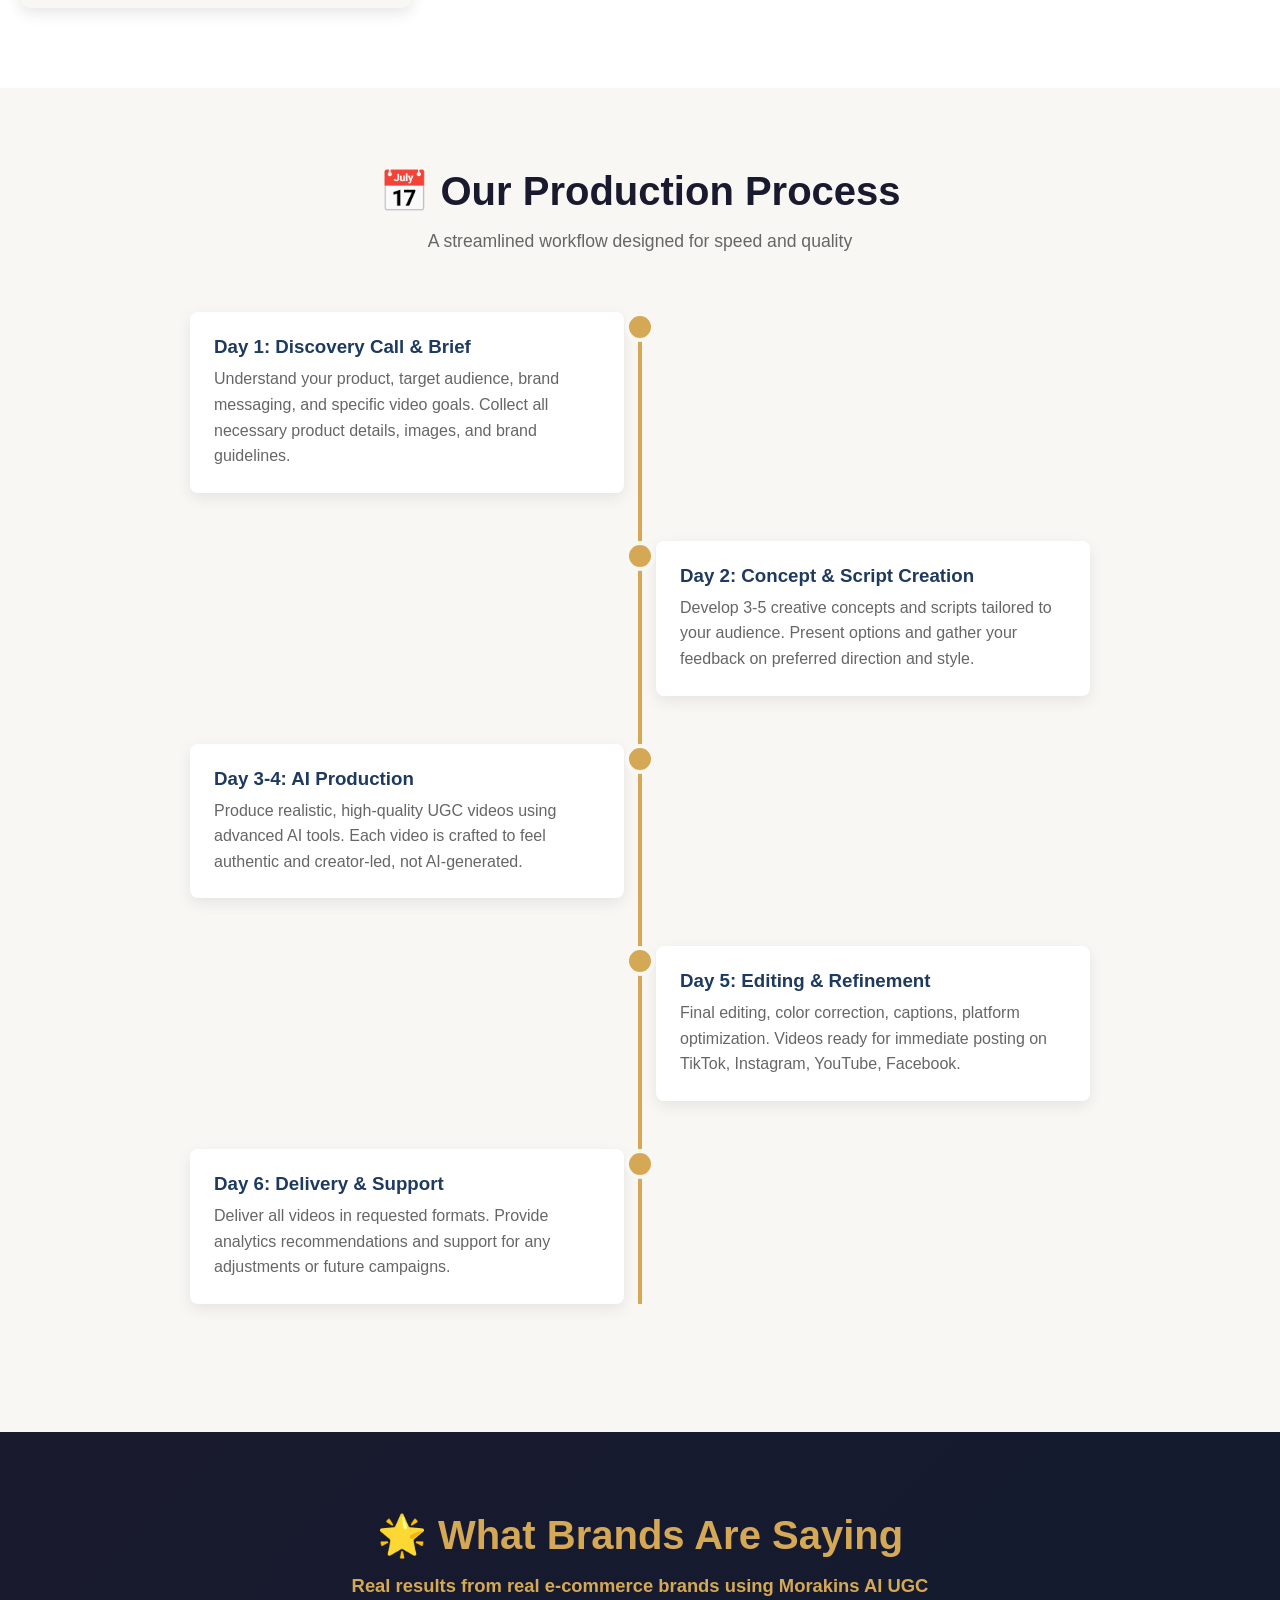
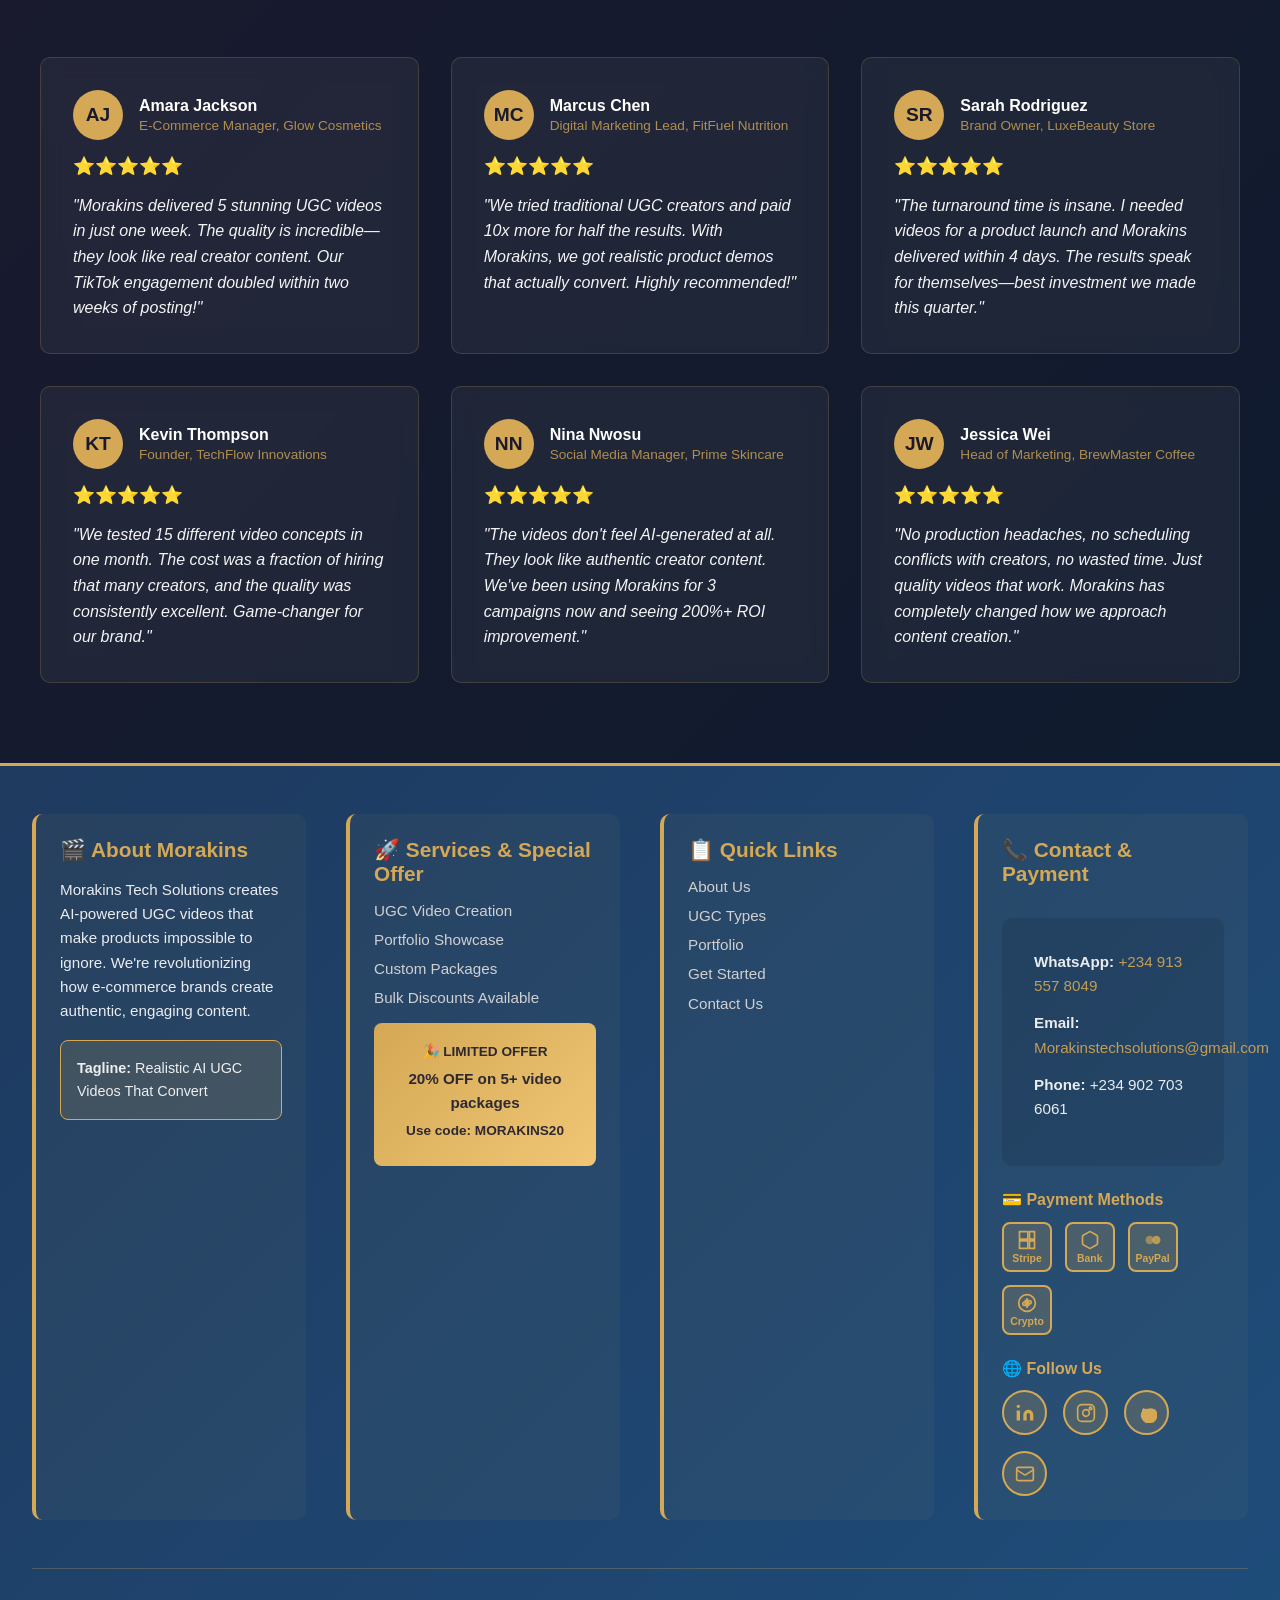
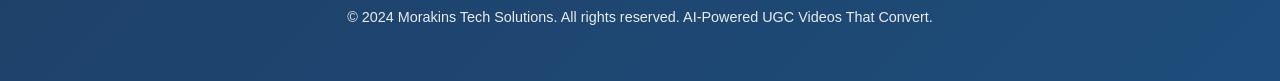
==== commit 517910e3: "Add files via upload" ====
--- a/index.html
+++ b/index.html
@@ -1229,7 +1229,7 @@
 
         /* ===== FOOTER ===== */
         footer {
-            background: linear-gradient(135deg, var(--dark-navy) 0%, #0a1628 100%);
+            background: linear-gradient(135deg, var(--secondary-blue) 0%, #1e4d7b 100%);
             color: var(--white);
             padding: 3rem 2rem;
             border-top: 3px solid var(--primary-gold);
@@ -2392,13 +2392,6 @@
                     </a>
                 </div>
             </div>
-
-            <!-- Column 5: Ready to Transform CTA -->
-            <div class="footer-column" style="background: linear-gradient(135deg, var(--secondary-blue) 0%, #2a5c8f 100%); color: var(--white); border-radius: 12px; padding: 2rem; text-align: center;">
-                <h3 style="color: var(--primary-gold); margin-bottom: 1rem;">🚀 Ready to Transform Your Product Videos?</h3>
-                <p style="color: var(--white); font-size: 0.95rem; margin-bottom: 1.5rem;">Stop settling for slow, expensive, inconsistent UGC. Get realistic, conversion-optimized videos in days—not weeks.</p>
-                <button class="btn btn-primary" onclick="window.open('https://wa.me/2349135578049', '_blank')" style="width: 100%; font-weight: 700;">💬 Chat with Us Now</button>
-            </div>
         </div>
 
         <!-- Footer Bottom -->
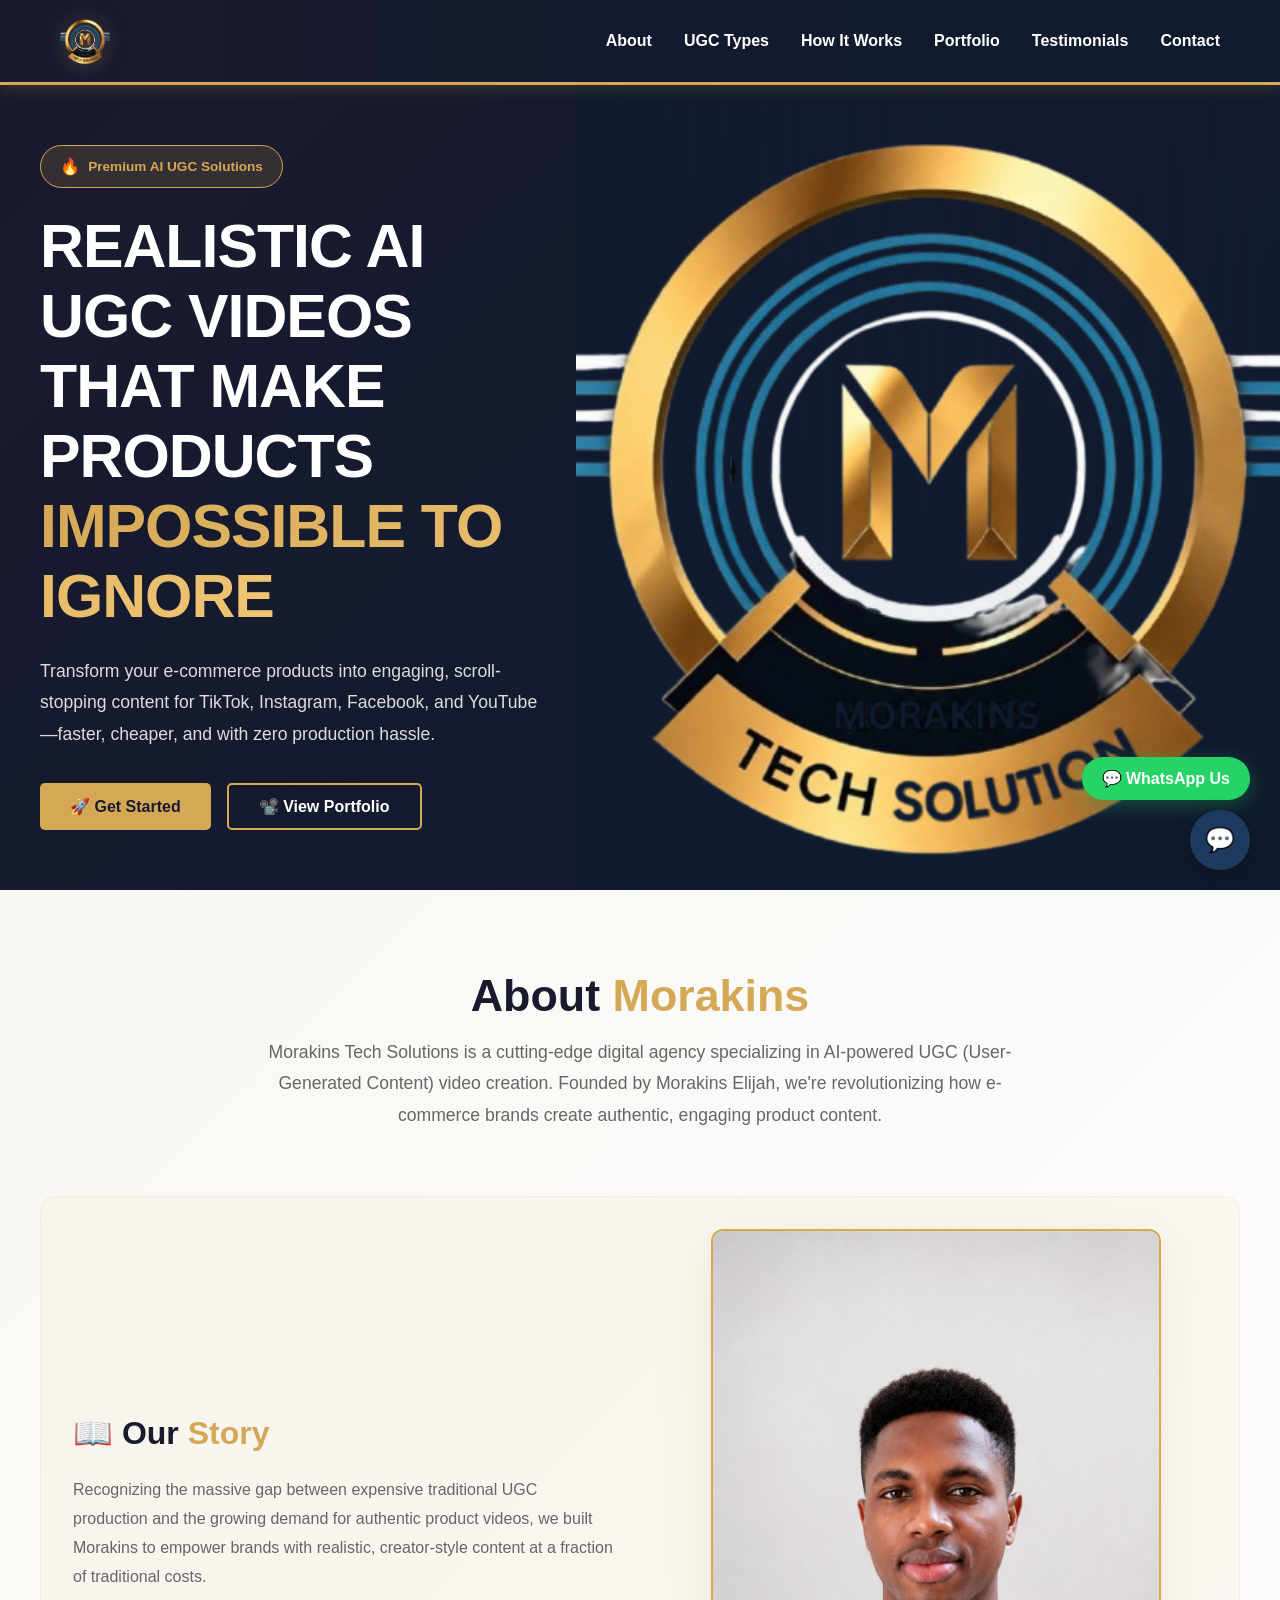
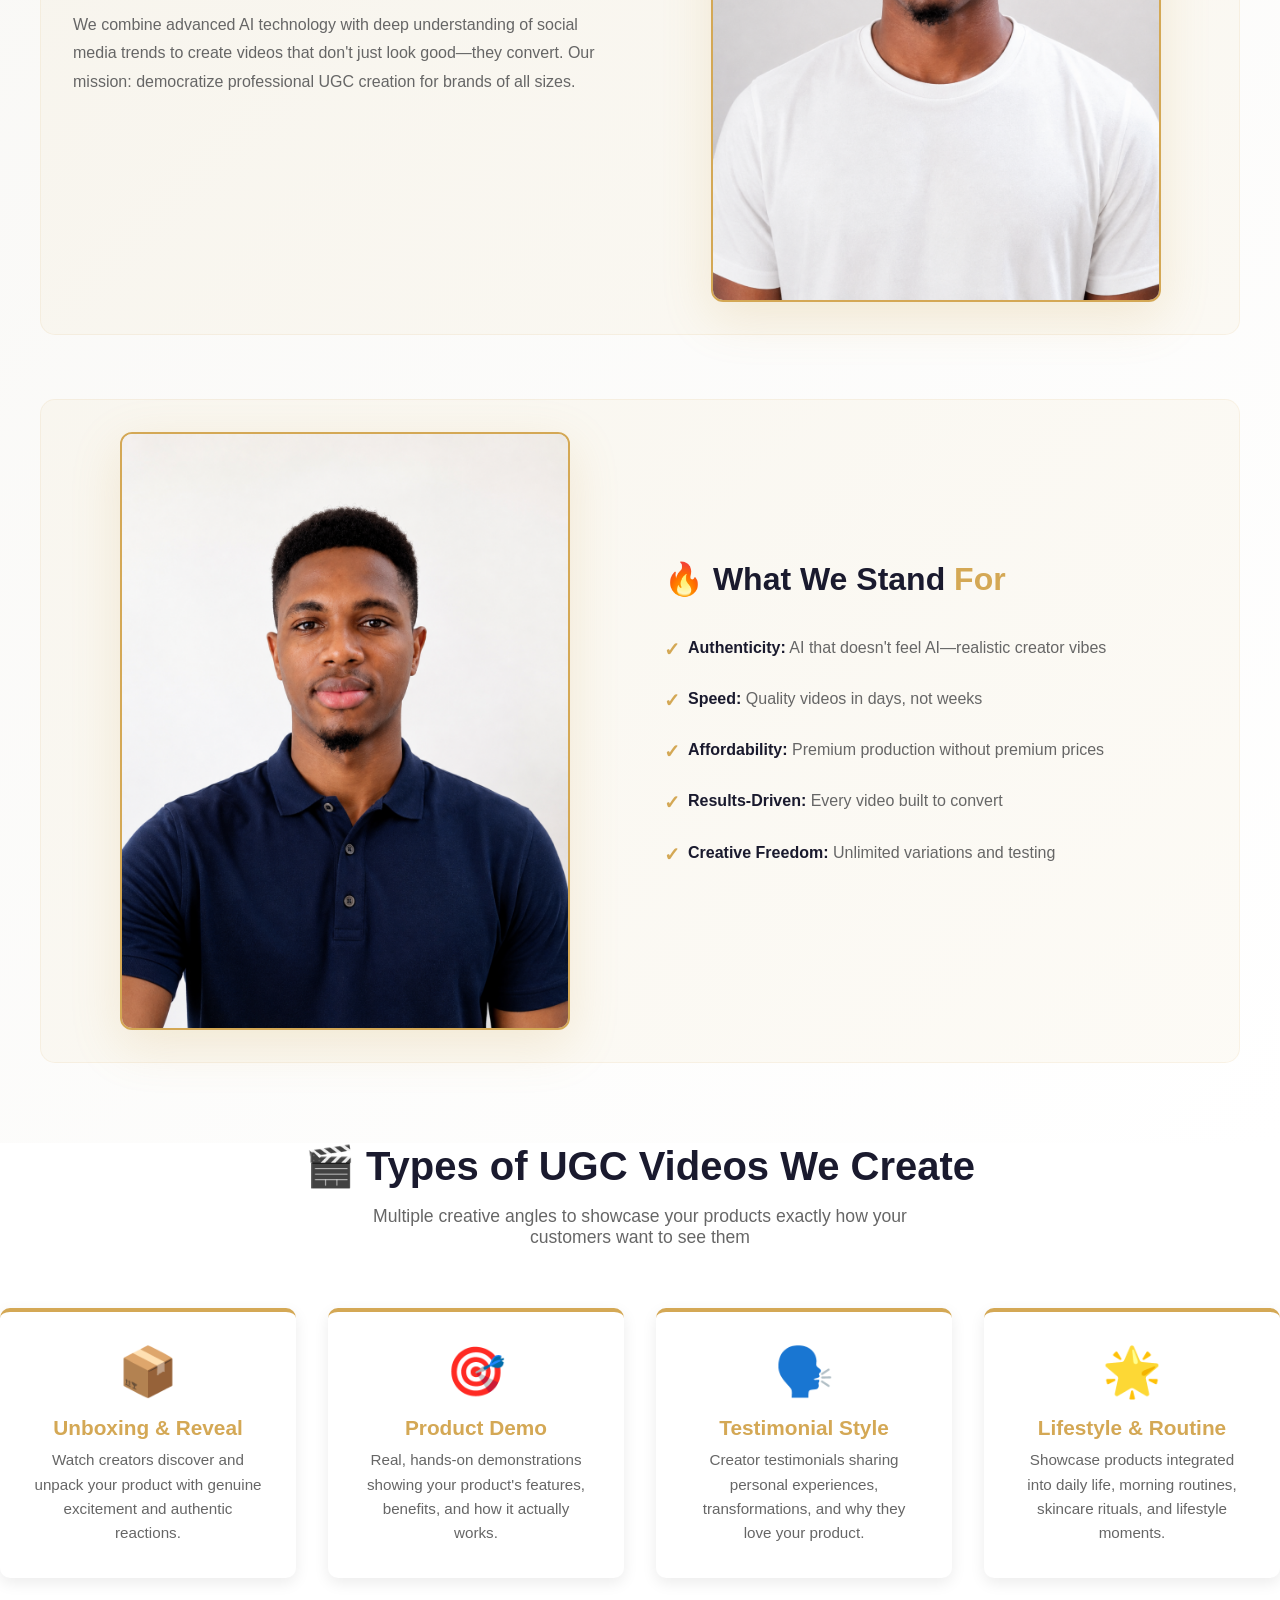
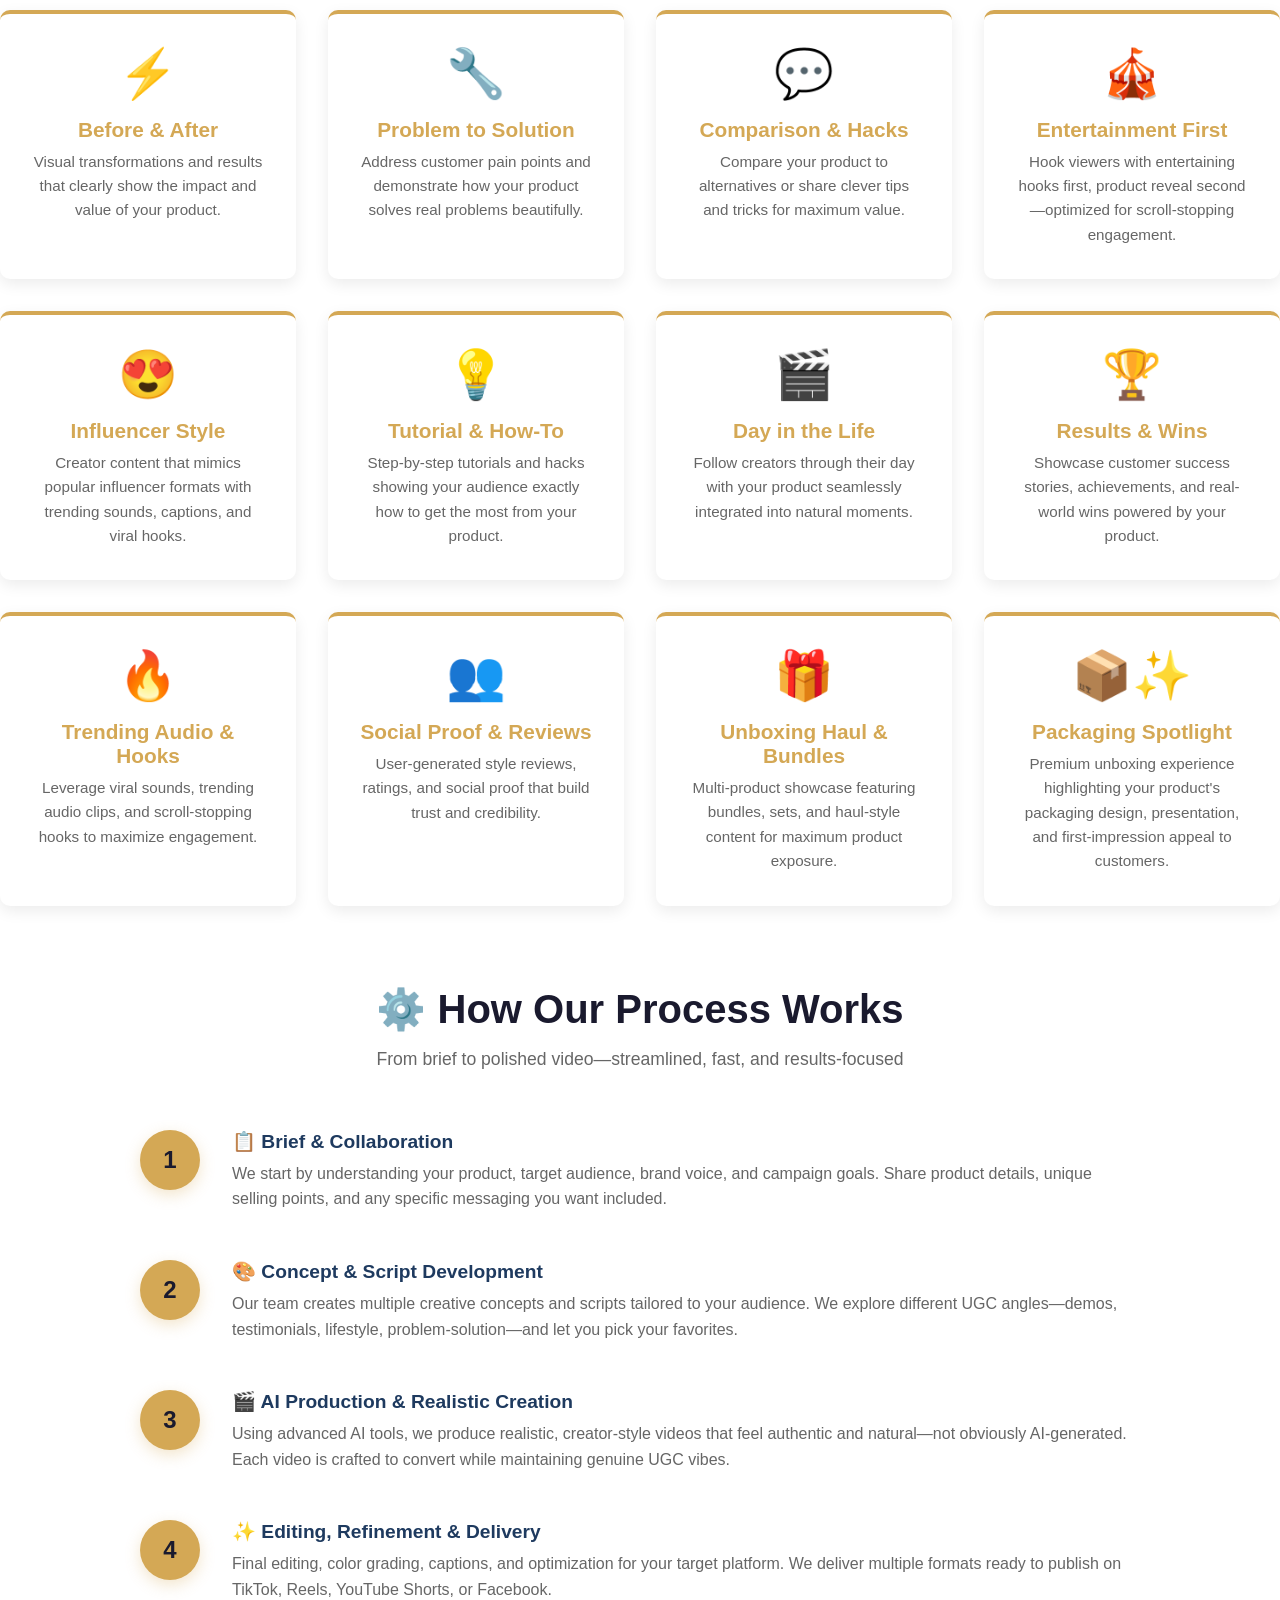
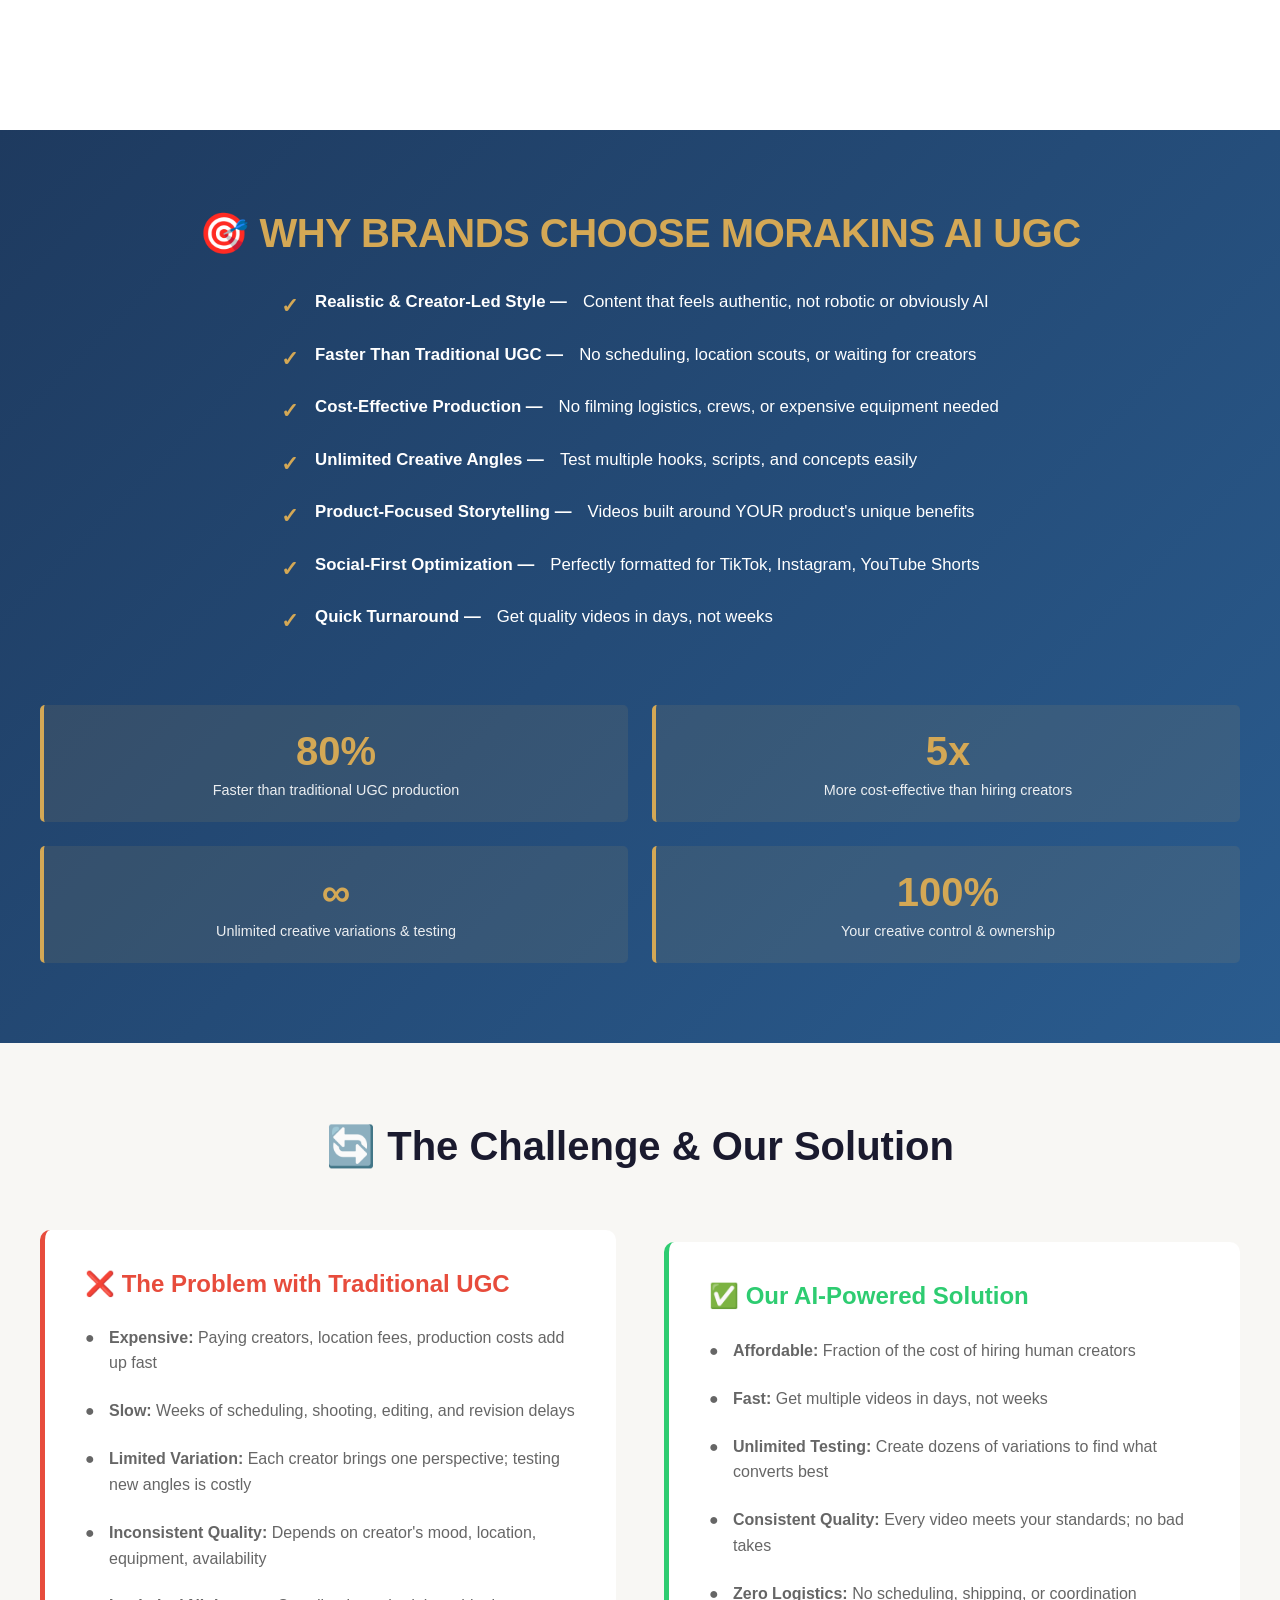
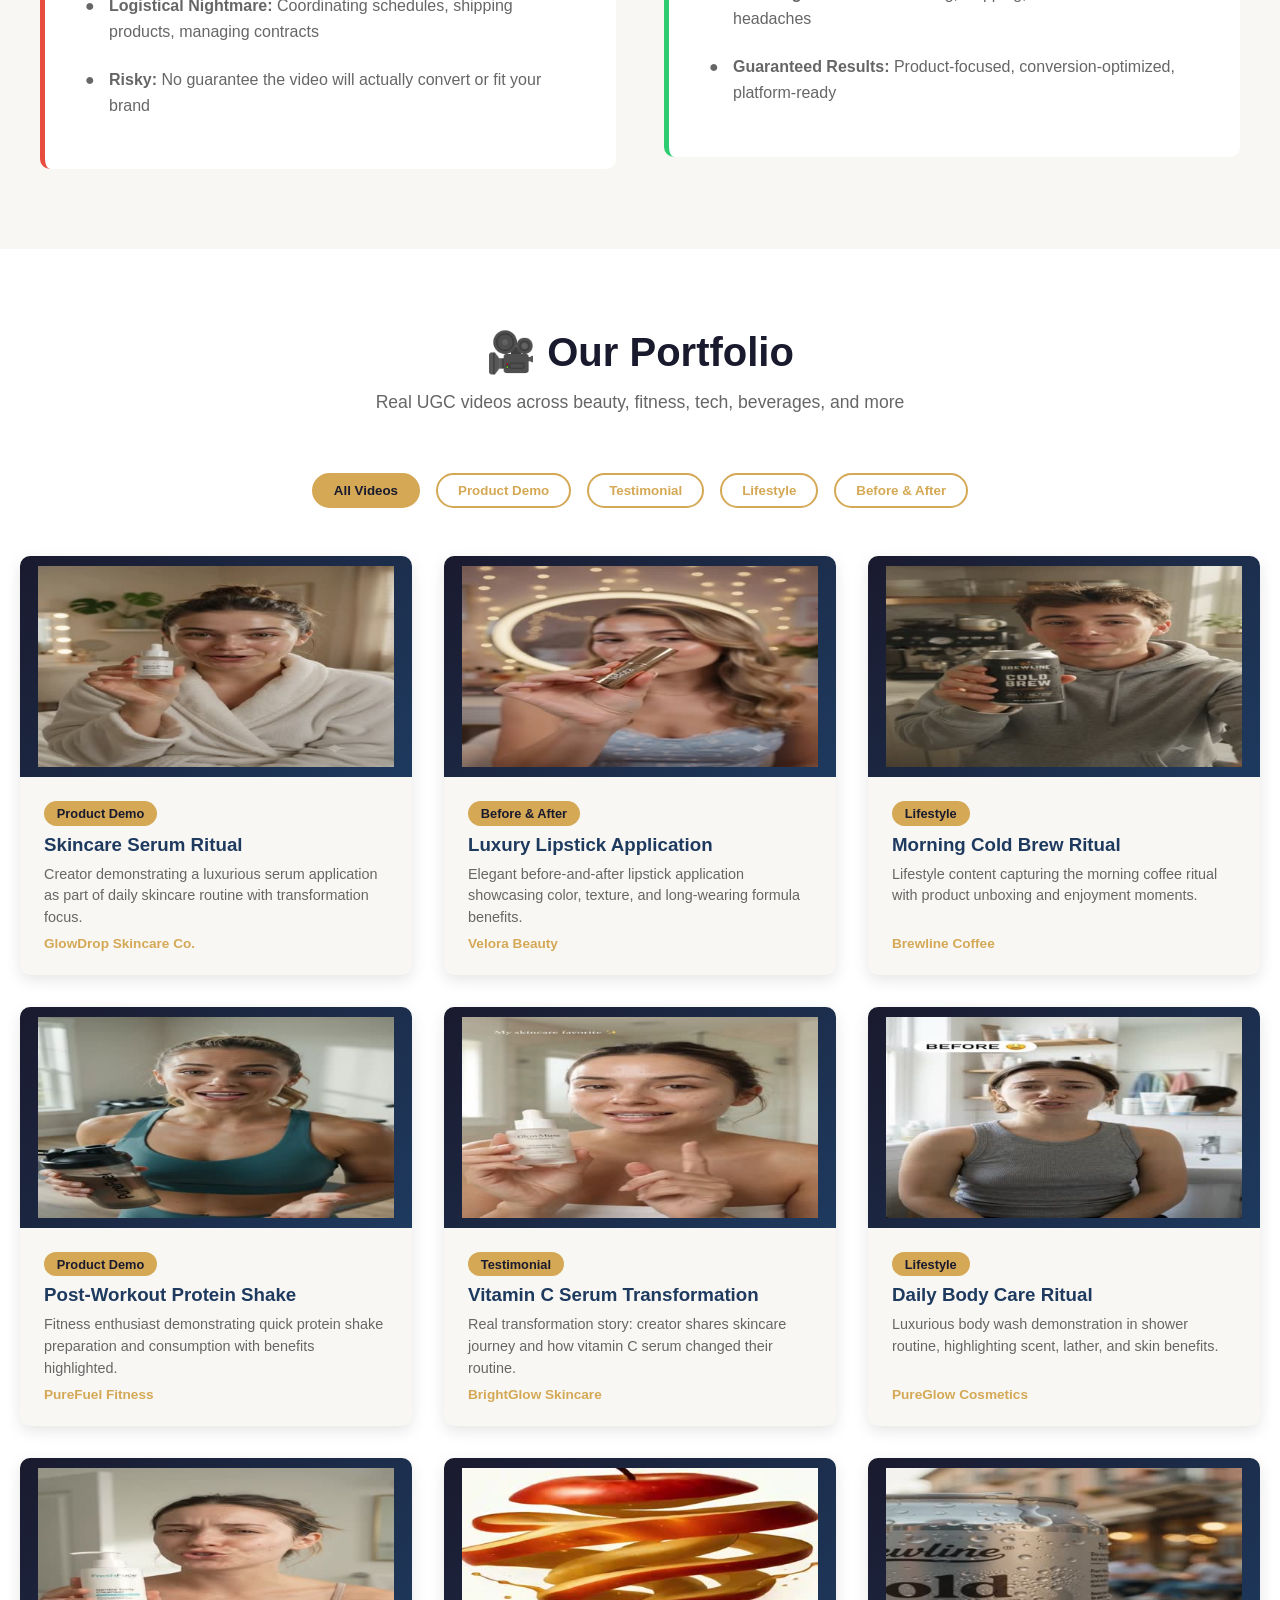
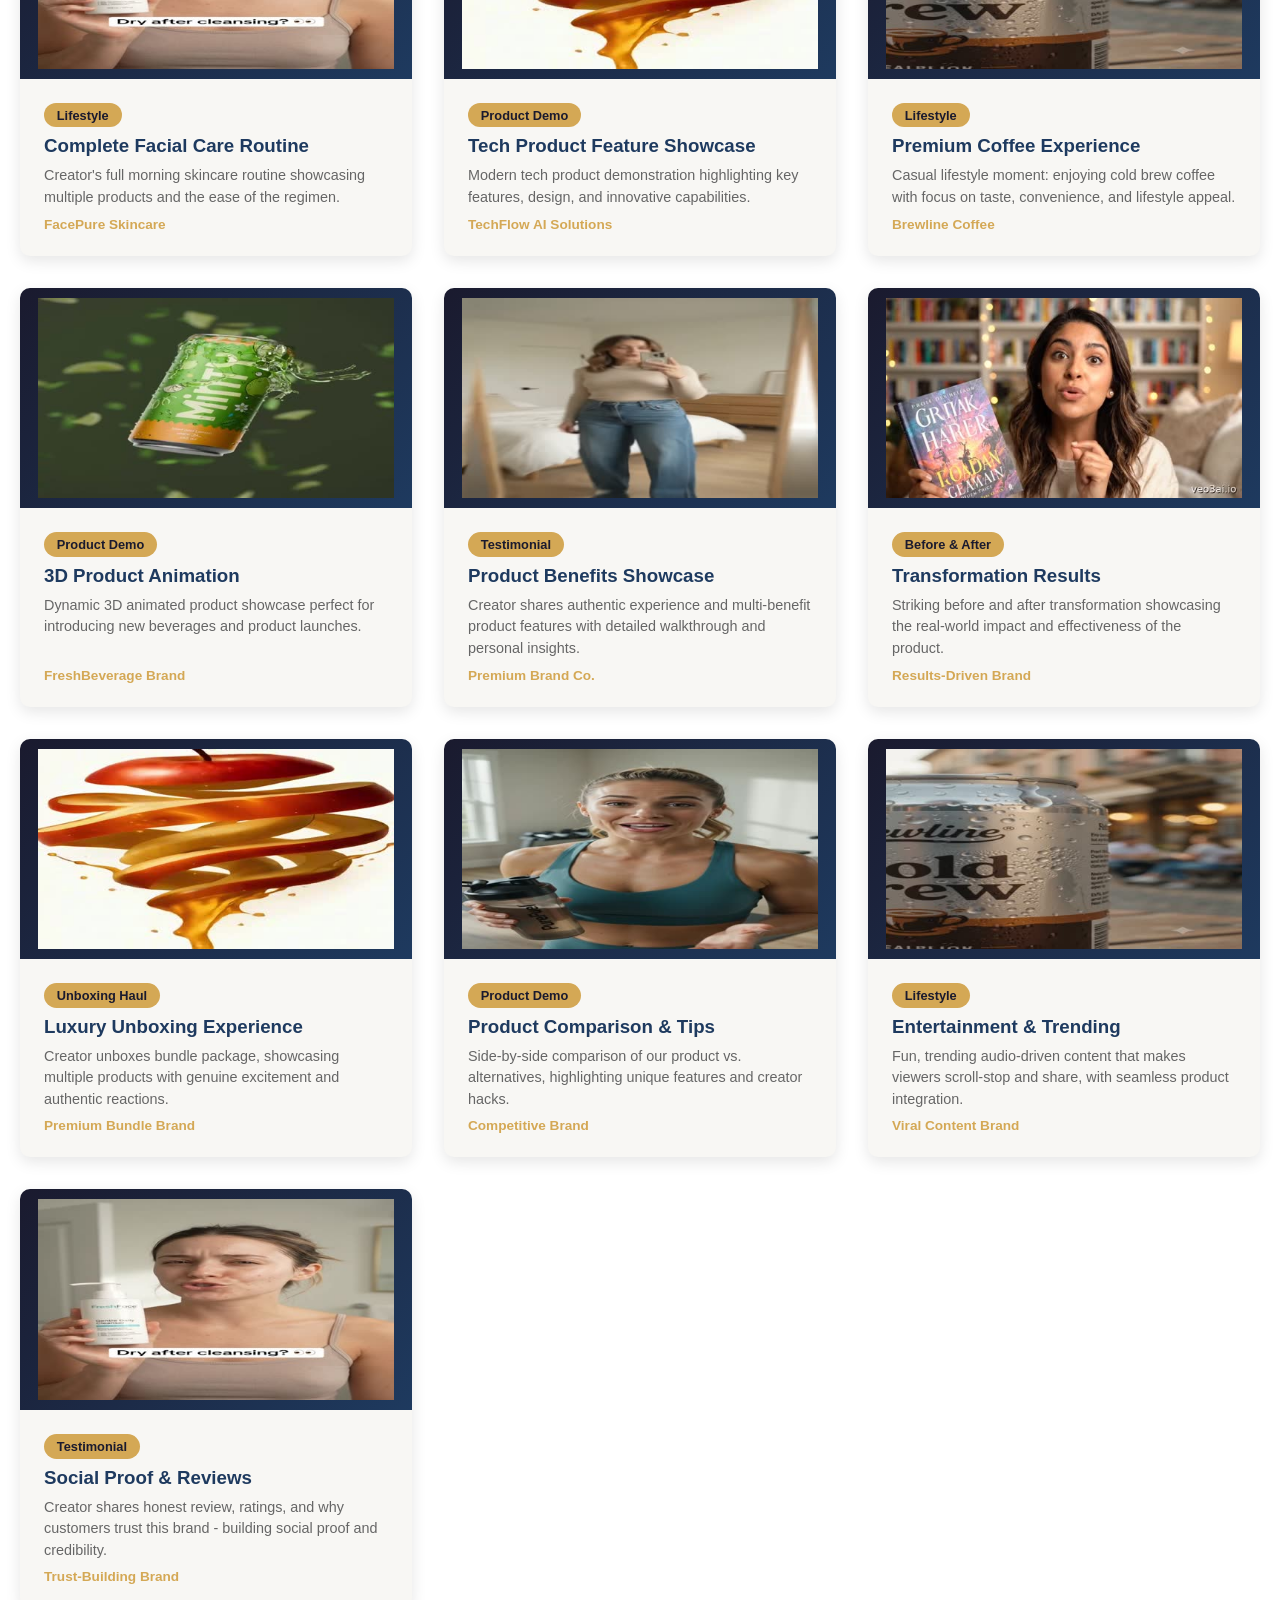
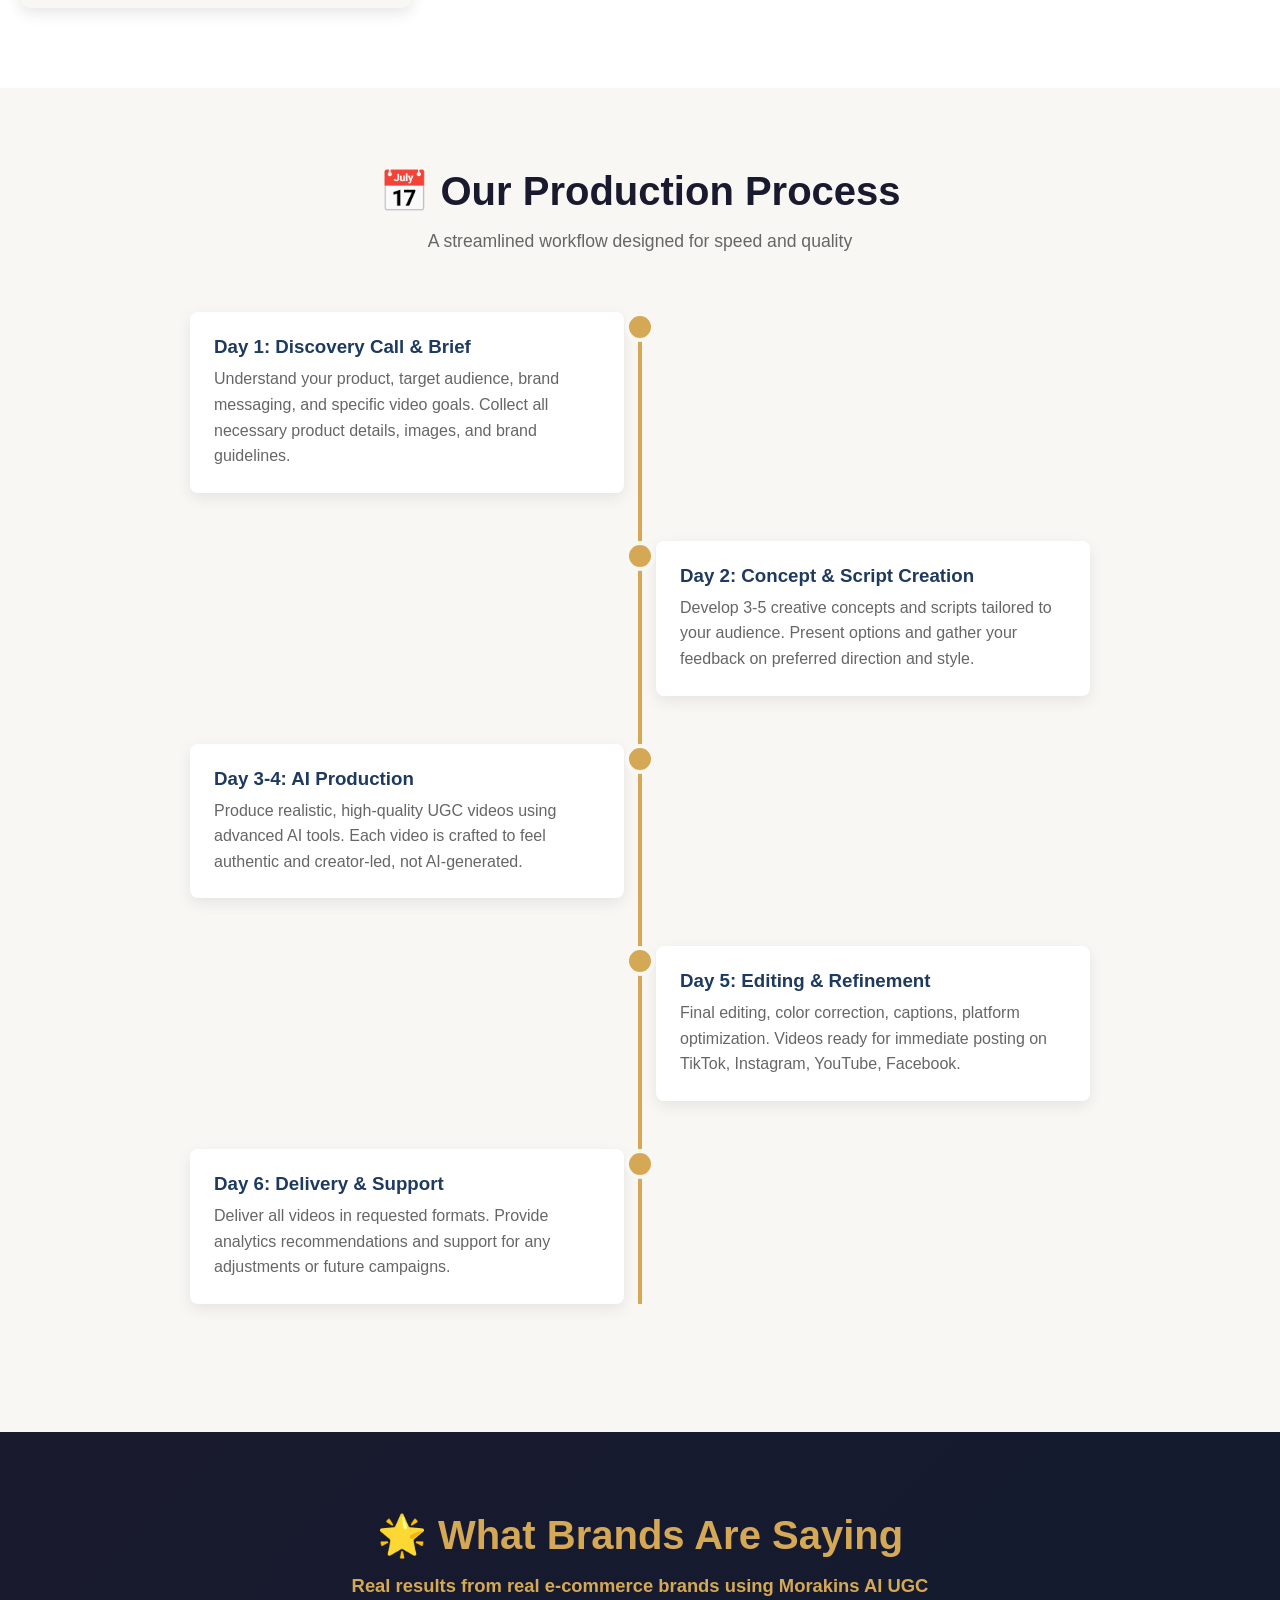
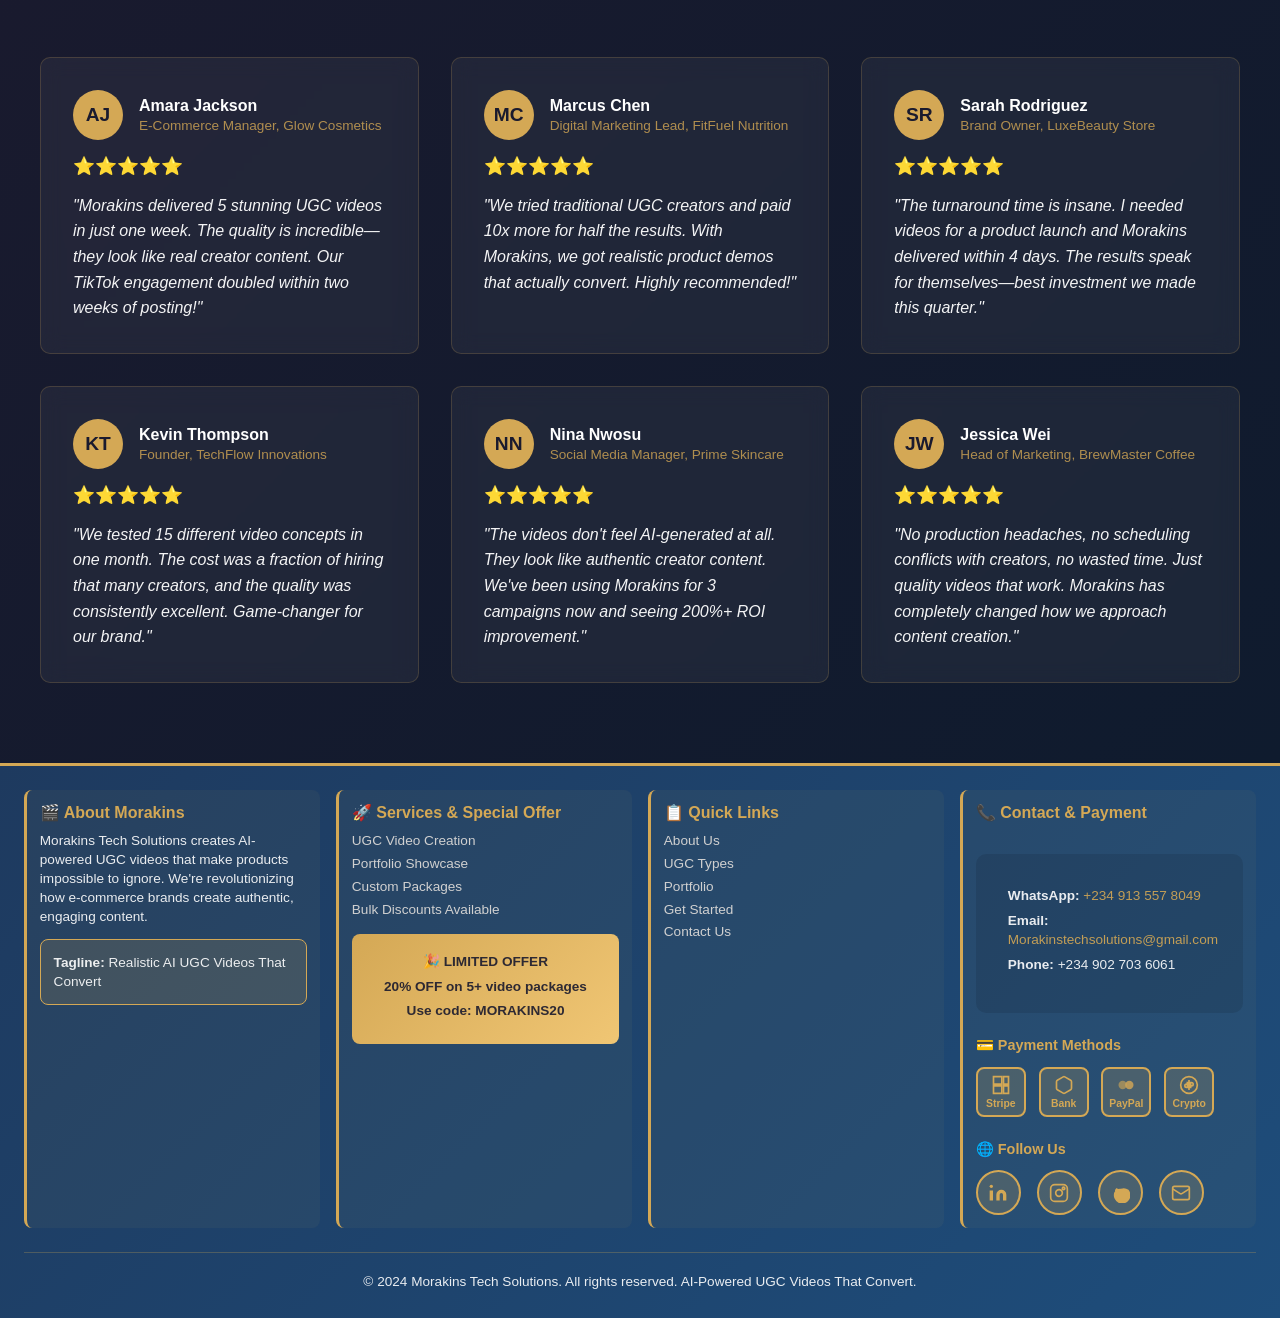
==== commit 3cc3127b: "Add files via upload" ====
--- a/index.html
+++ b/index.html
@@ -1231,7 +1231,7 @@
         footer {
             background: linear-gradient(135deg, var(--secondary-blue) 0%, #1e4d7b 100%);
             color: var(--white);
-            padding: 3rem 2rem;
+            padding: 1.5rem 1.5rem;
             border-top: 3px solid var(--primary-gold);
         }
 
@@ -1242,36 +1242,36 @@
 
         .footer-grid {
             display: grid;
-            grid-template-columns: repeat(auto-fit, minmax(250px, 1fr));
-            gap: 2.5rem;
-            margin-bottom: 3rem;
+            grid-template-columns: repeat(auto-fit, minmax(180px, 1fr));
+            gap: 1rem;
+            margin-bottom: 1.5rem;
         }
 
         .footer-column {
-            padding: 1.5rem;
+            padding: 0.8rem;
             background: rgba(212, 168, 85, 0.05);
-            border-radius: 10px;
-            border-left: 4px solid var(--primary-gold);
+            border-radius: 8px;
+            border-left: 3px solid var(--primary-gold);
         }
 
         .footer-column h3 {
-            font-size: 1.3rem;
-            margin-bottom: 1rem;
+            font-size: 1rem;
+            margin-bottom: 0.6rem;
             color: var(--primary-gold);
             font-weight: 900;
         }
 
         .footer-column h4 {
-            font-size: 1rem;
+            font-size: 0.9rem;
             color: var(--primary-gold);
             font-weight: 700;
         }
 
         .footer-column p {
-            font-size: 0.95rem;
-            line-height: 1.6;
+            font-size: 0.85rem;
+            line-height: 1.4;
             opacity: 0.9;
-            margin-bottom: 0.8rem;
+            margin-bottom: 0.4rem;
         }
 
         .footer-links {
@@ -1280,14 +1280,14 @@
         }
 
         .footer-links li {
-            margin-bottom: 0.7rem;
+            margin-bottom: 0.3rem;
         }
 
         .footer-links a {
             color: #d0d0d0;
             text-decoration: none;
             transition: color 0.3s;
-            font-size: 0.95rem;
+            font-size: 0.85rem;
         }
 
         .footer-links a:hover {
@@ -1297,15 +1297,15 @@
 
         .footer-highlight {
             background: rgba(212, 168, 85, 0.15);
-            padding: 1rem;
+            padding: 0.8rem;
             border-radius: 8px;
-            margin-top: 1rem;
+            margin-top: 0.8rem;
             border: 1px solid var(--primary-gold);
         }
 
         .footer-highlight p {
             margin: 0;
-            font-size: 0.9rem;
+            font-size: 0.85rem;
         }
 
         .discount-badge {
@@ -1444,13 +1444,13 @@
         .footer-bottom {
             text-align: center;
             border-top: 1px solid rgba(212, 168, 85, 0.3);
-            padding-top: 2rem;
+            padding-top: 1rem;
             opacity: 0.9;
         }
 
         .footer-bottom p {
-            font-size: 0.9rem;
-            margin: 0.5rem 0;
+            font-size: 0.85rem;
+            margin: 0.3rem 0;
         }
 
         /* ===== CHAT WIDGET ===== */
@@ -1625,7 +1625,7 @@
             <li><a href="#how-it-works">How It Works</a></li>
             <li><a href="#portfolio">Portfolio</a></li>
             <li><a href="#testimonials">Testimonials</a></li>
-            <li><a href="#contact">Contact</a></li>
+            <li><a href="#footer-contact">Contact</a></li>
         </ul>
     </div>
 </nav>
@@ -2392,6 +2392,7 @@
                     </a>
                 </div>
             </div>
+
         </div>
 
         <!-- Footer Bottom -->
@@ -2569,42 +2570,38 @@
         
         stats.forEach(stat => {
             const target = parseInt(stat.getAttribute('data-target'));
-            let current = 0;
-            const increment = target / 60; // Animate over ~1 second (60 frames)
             
-            const counter = setInterval(() => {
-                current += increment;
-                if (current >= target) {
-                    if (target === 80) {
-                        stat.textContent = target + '%';
-                    } else if (target === 5) {
-                        stat.textContent = target + 'x';
+            // Continuous looping animation
+            const loopAnimation = () => {
+                let current = 0;
+                const increment = target / 60; // Animate over ~1 second (60 frames)
+                
+                const counter = setInterval(() => {
+                    current += increment;
+                    if (current >= target) {
+                        if (target === 80) {
+                            stat.textContent = target + '%';
+                        } else if (target === 5) {
+                            stat.textContent = target + 'x';
+                        } else {
+                            stat.textContent = target + '+';
+                        }
+                        clearInterval(counter);
+                        // Restart animation after 2 seconds (loop effect)
+                        setTimeout(loopAnimation, 2000);
                     } else {
-                        stat.textContent = target + '+';
+                        stat.textContent = Math.floor(current) + (target === 80 ? '%' : target === 5 ? 'x' : '+');
                     }
-                    clearInterval(counter);
-                } else {
-                    stat.textContent = Math.floor(current) + (target === 80 ? '%' : target === 5 ? 'x' : '+');
-                }
-            }, 16);
+                }, 16);
+            };
+            
+            // Start the looping animation
+            loopAnimation();
         });
     }
 
-    // Trigger stats animation when section comes into view
-    const aboutSection = document.querySelector('.about-stats');
-    if (aboutSection) {
-        const observer = new IntersectionObserver((entries) => {
-            entries.forEach(entry => {
-                if (entry.isIntersecting && !entry.target.classList.contains('animated')) {
-                    animateStats();
-                    entry.target.classList.add('animated');
-                    observer.unobserve(entry.target);
-                }
-            });
-        }, { threshold: 0.5 });
-        
-        observer.observe(aboutSection);
-    }
+    // Start stats animation immediately on page load
+    animateStats();
 </script>
 
 </body>
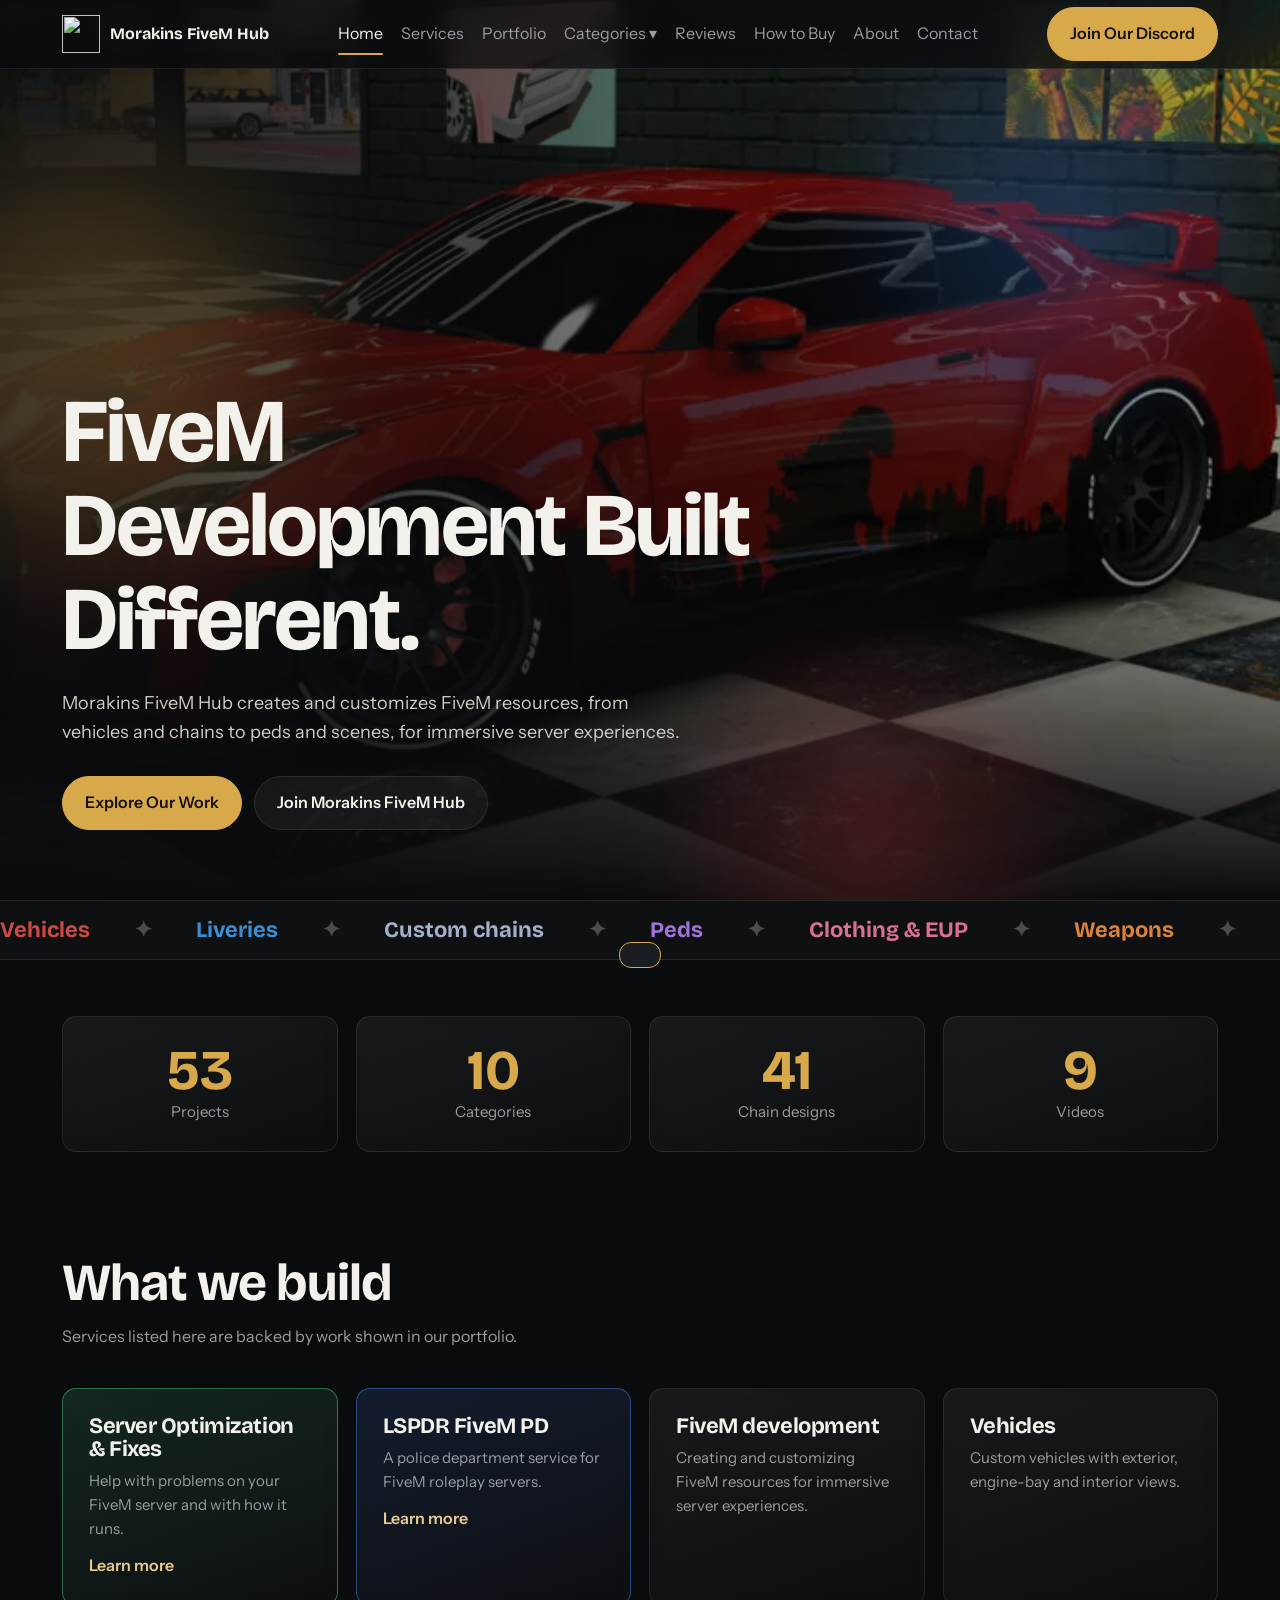
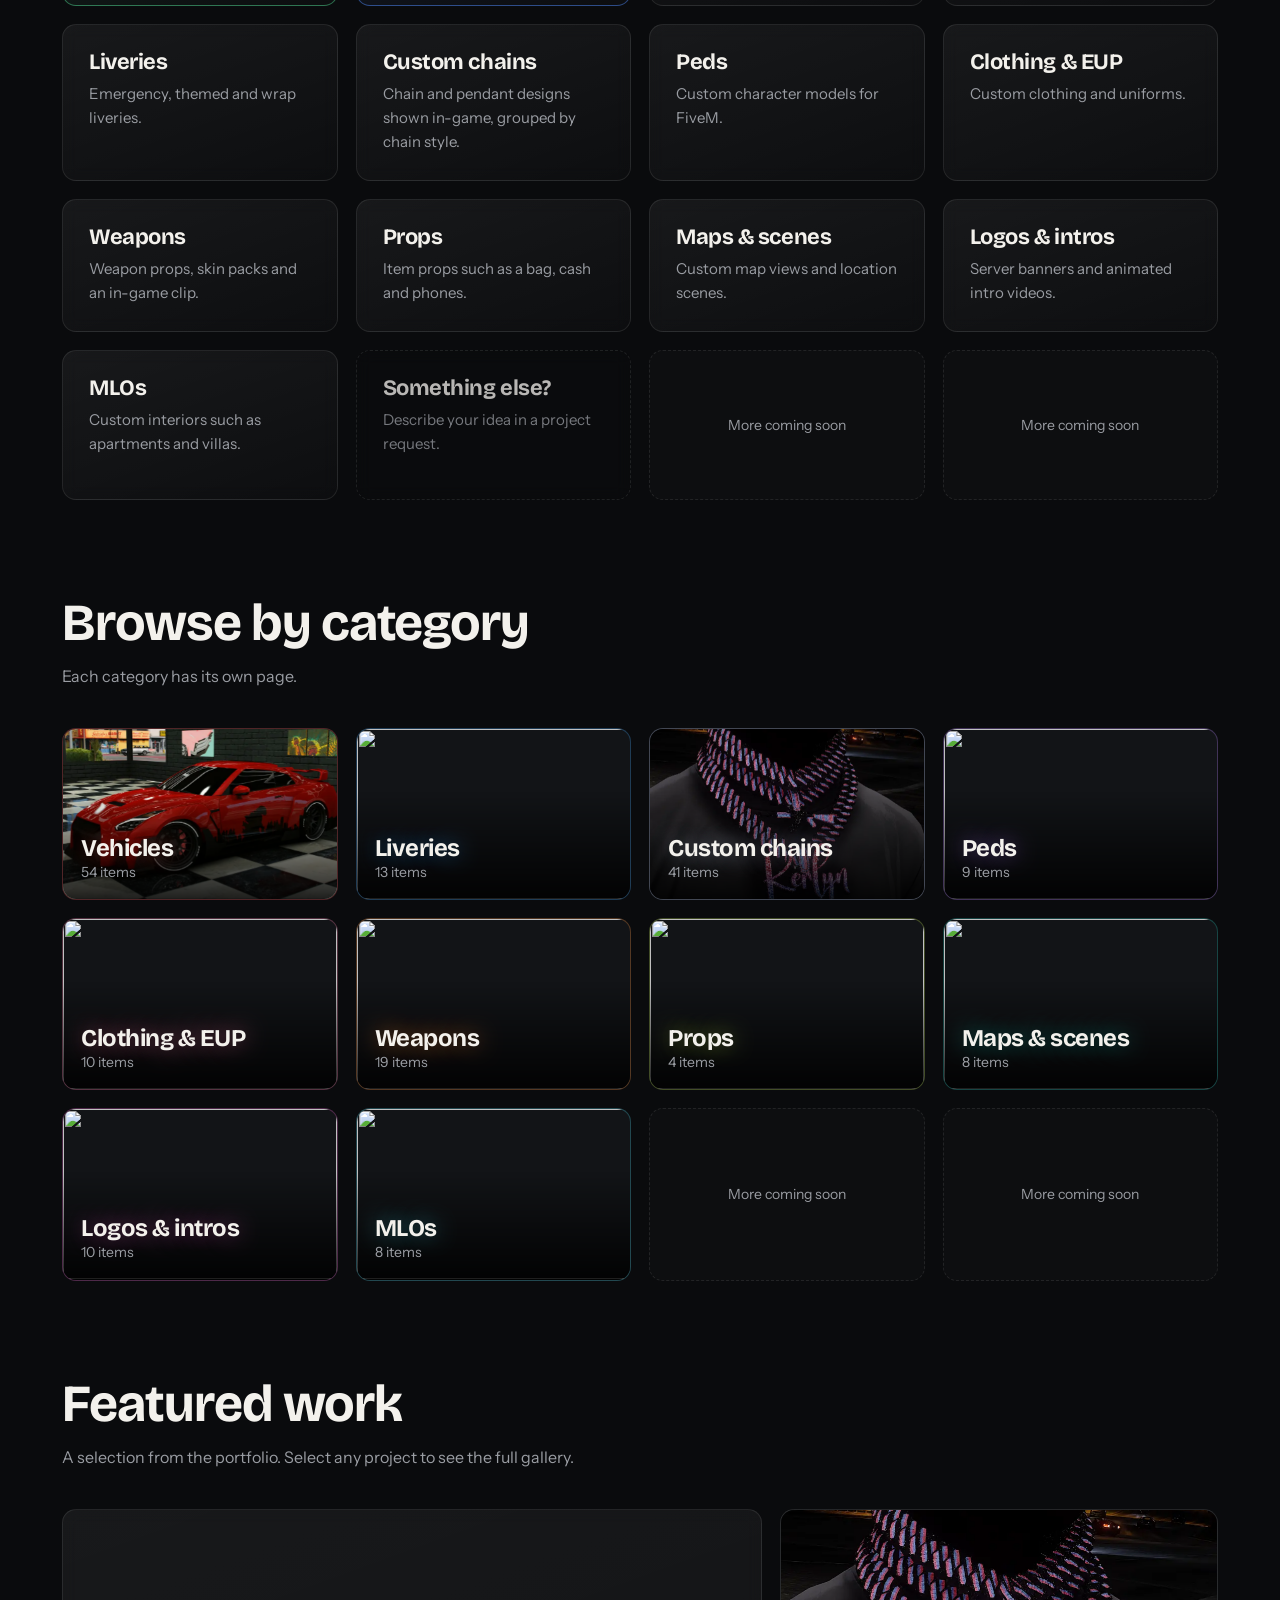
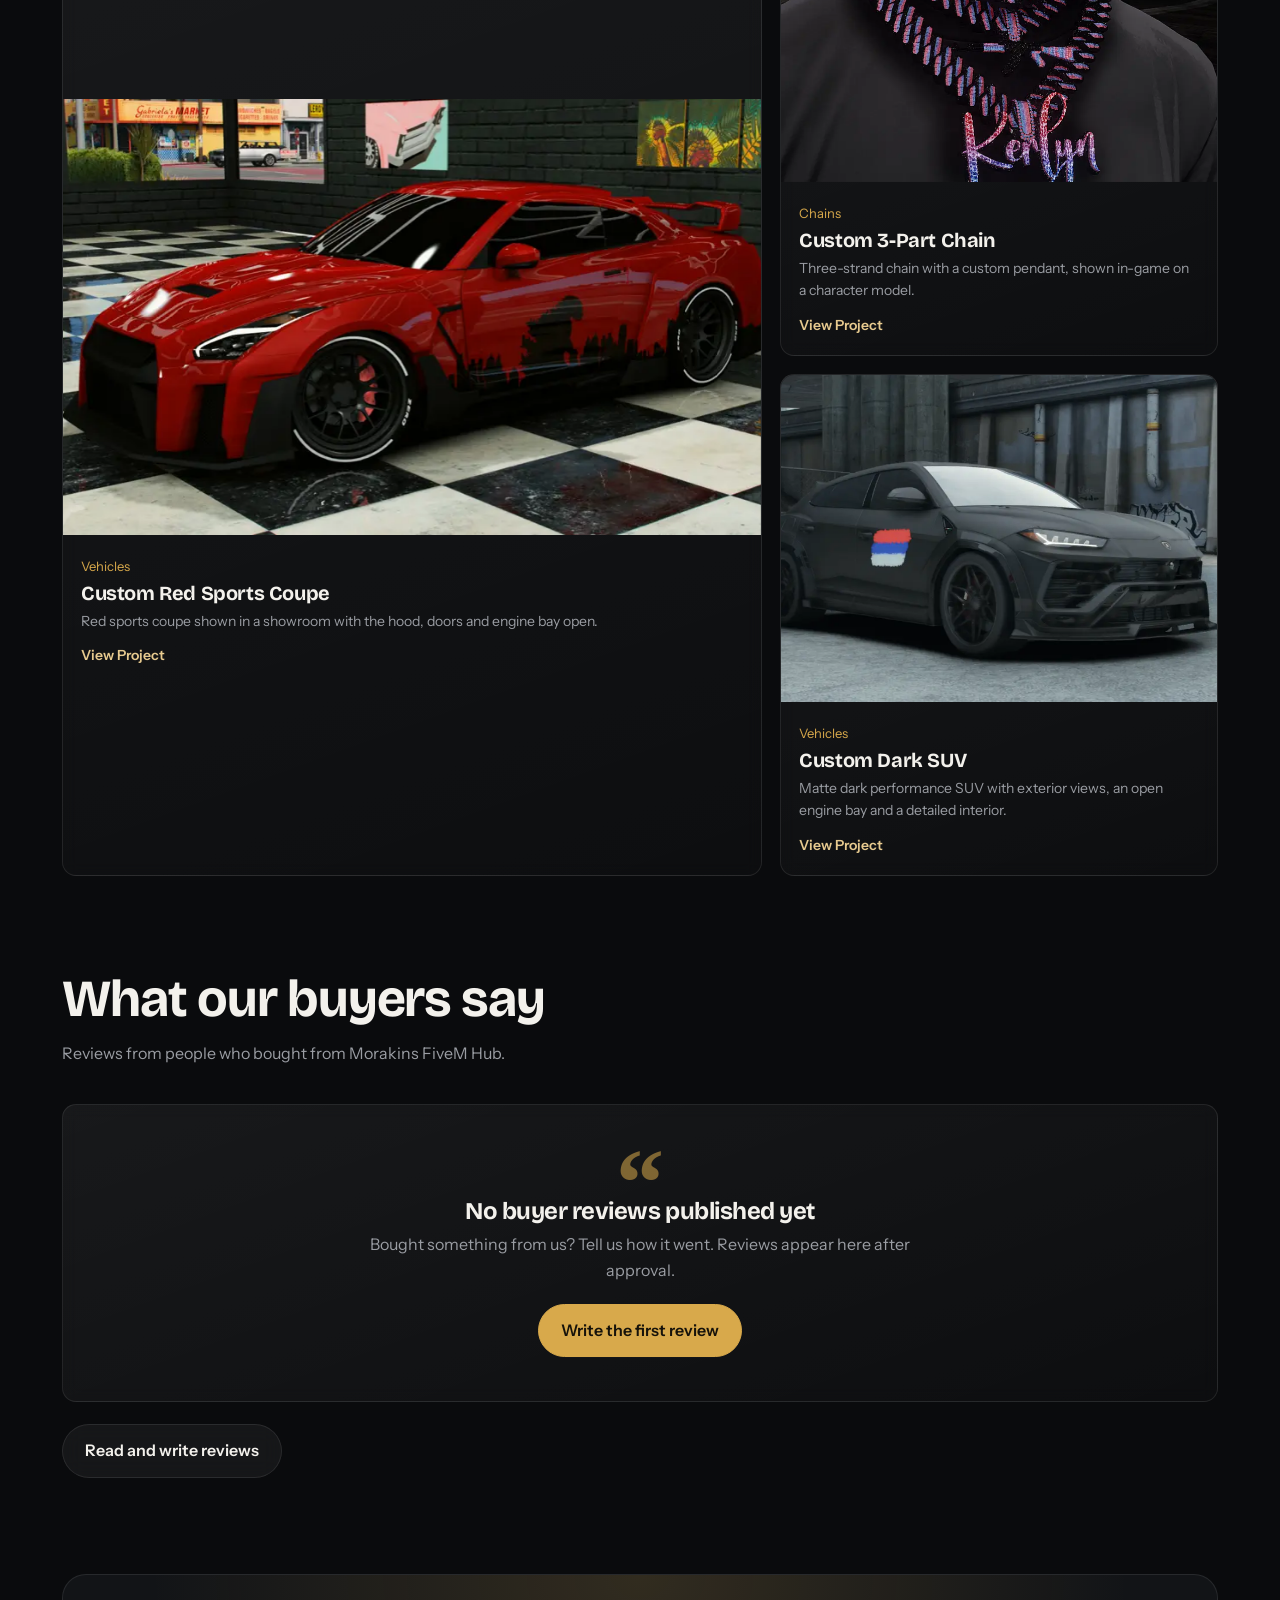
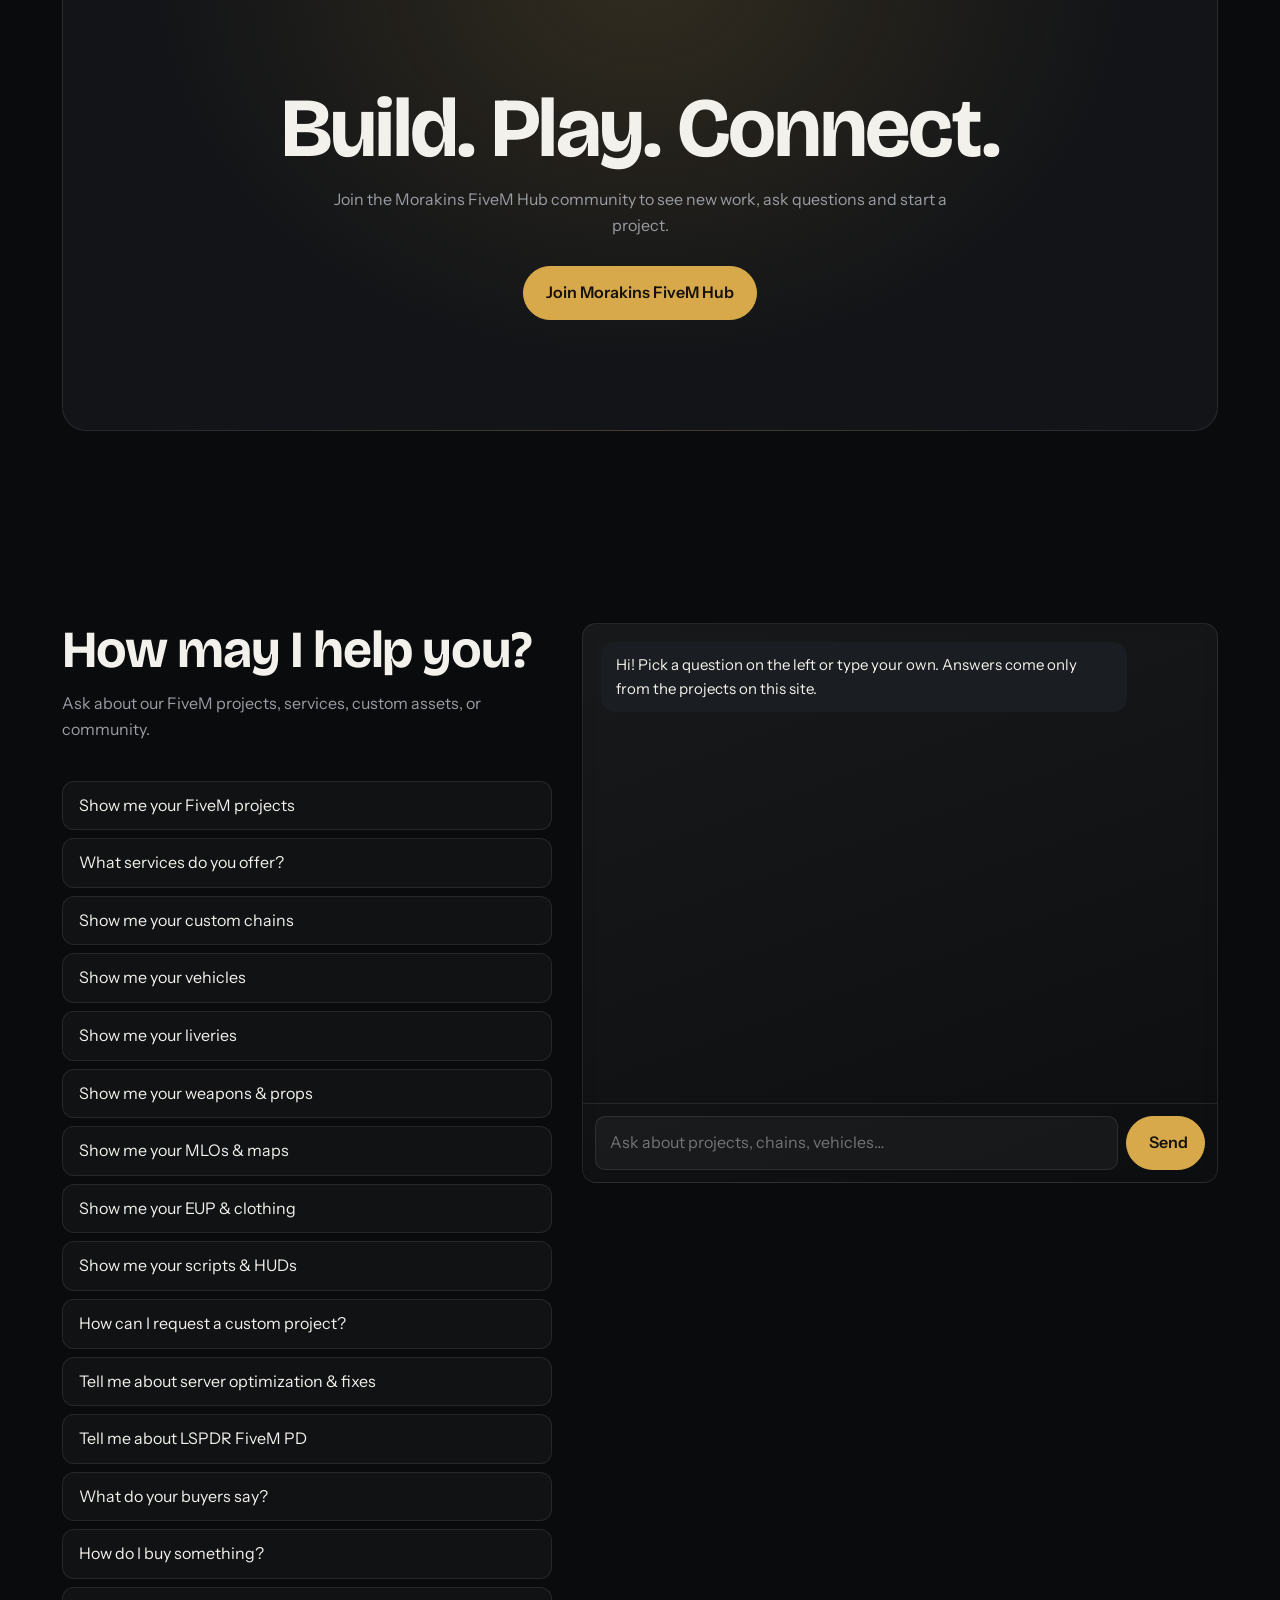
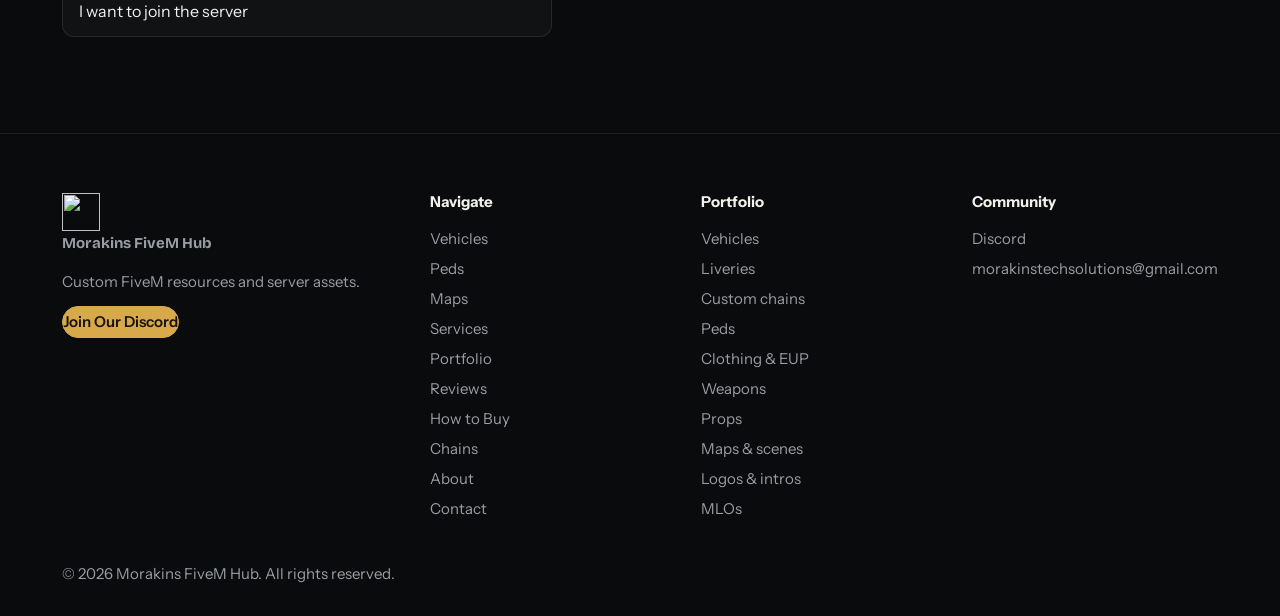
==== commit a18b0561: "Add files via upload" ====
--- a/index.html
+++ b/index.html
@@ -1,2608 +1,26 @@
-<!DOCTYPE html>
-<html lang="en">
-<head>
-    <meta charset="UTF-8">
-    <meta name="viewport" content="width=device-width, initial-scale=1.0">
-    <title>Morakins - AI UGC Videos That Convert</title>
-    <style>
-        * {
-            margin: 0;
-            padding: 0;
-            box-sizing: border-box;
-        }
-
-        :root {
-            --primary-gold: #D4A855;
-            --secondary-blue: #1E3A5F;
-            --dark-navy: #1A1A2E;
-            --white: #FFFFFF;
-            --light-bg: #F8F7F4;
-            --text-dark: #1A1A2E;
-            --text-light: #666;
-        }
-
-        body {
-            font-family: 'Segoe UI', Tahoma, Geneva, Verdana, sans-serif;
-            color: var(--text-dark);
-            background: var(--white);
-            overflow-x: hidden;
-        }
-
-        /* ===== NAVIGATION ===== */
-        nav {
-            background: linear-gradient(90deg, var(--dark-navy) 0%, #0f1b2e 100%);
-            padding: 1rem 0;
-            position: sticky;
-            top: 0;
-            z-index: 100;
-            box-shadow: 0 2px 15px rgba(212, 168, 85, 0.2);
-            border-bottom: 3px solid var(--primary-gold);
-        }
-
-        .nav-container {
-            max-width: 1200px;
-            margin: 0 auto;
-            display: flex;
-            align-items: center;
-            justify-content: space-between;
-            padding: 0 20px;
-        }
-
-        .logo {
-            height: 50px;
-            display: flex;
-            align-items: center;
-        }
-
-        .logo img {
-            height: 100%;
-            object-fit: contain;
-            filter: drop-shadow(0 0 10px rgba(212, 168, 85, 0.3));
-        }
-
-        .nav-links {
-            display: flex;
-            gap: 2rem;
-            list-style: none;
-        }
-
-        .nav-links a {
-            color: var(--white);
-            text-decoration: none;
-            font-weight: 600;
-            transition: all 0.3s;
-            position: relative;
-            padding: 0.5rem 0;
-        }
-
-        .nav-links a::after {
-            content: '';
-            position: absolute;
-            bottom: -5px;
-            left: 0;
-            width: 0;
-            height: 3px;
-            background: var(--primary-gold);
-            transition: width 0.3s;
-        }
-
-        .nav-links a:hover {
-            color: var(--primary-gold);
-        }
-
-        .nav-links a:hover::after {
-            width: 100%;
-        }
-
-        /* ===== TORCH ANIMATIONS ===== */
-        .torch {
-            font-size: 1.5rem;
-            animation: flicker 1.5s infinite;
-            display: inline-block;
-        }
-
-        @keyframes flicker {
-            0%, 100% { opacity: 1; text-shadow: 0 0 5px #D4A855; }
-            50% { opacity: 0.7; text-shadow: 0 0 10px #D4A855; }
-        }
-
-        /* ===== HERO SECTION ===== */
-        .hero {
-            background: linear-gradient(135deg, var(--dark-navy) 0%, #0f1b2e 100%);
-            color: var(--white);
-            padding: 0;
-            position: relative;
-            overflow: hidden;
-            min-height: 650px;
-        }
-
-        .hero::before {
-            content: '';
-            position: absolute;
-            top: 0;
-            right: 0;
-            width: 55%;
-            height: 100%;
-            background: linear-gradient(to right, rgba(15, 27, 46, 0.8) 0%, transparent 100%);
-            z-index: 1;
-        }
-
-        .hero-container {
-            max-width: 100%;
-            margin: 0;
-            display: grid;
-            grid-template-columns: 1fr 1fr;
-            gap: 0;
-            align-items: center;
-            position: relative;
-            z-index: 2;
-            height: 100%;
-            min-height: 650px;
-        }
-
-        .hero-content {
-            animation: slideUp 0.8s ease-out;
-            padding: 60px 40px;
-            max-width: 600px;
-        }
-
-        @keyframes slideUp {
-            from { opacity: 0; transform: translateY(30px); }
-            to { opacity: 1; transform: translateY(0); }
-        }
-
-        .hero-badge {
-            display: inline-flex;
-            align-items: center;
-            gap: 0.5rem;
-            background: rgba(212, 168, 85, 0.15);
-            border: 1px solid var(--primary-gold);
-            color: var(--primary-gold);
-            padding: 0.7rem 1.2rem;
-            border-radius: 25px;
-            font-size: 0.85rem;
-            font-weight: 600;
-            margin-bottom: 1.5rem;
-        }
-
-        .hero-badge::before {
-            content: '🔥';
-            font-size: 1rem;
-        }
-
-        .hero h1 {
-            font-size: 3.8rem;
-            margin-bottom: 1.5rem;
-            font-weight: 900;
-            line-height: 1.15;
-            color: var(--white);
-            text-transform: uppercase;
-            letter-spacing: -1px;
-        }
-
-        .hero h1 .gold {
-            background: linear-gradient(135deg, var(--primary-gold), #f0c674);
-            -webkit-background-clip: text;
-            -webkit-text-fill-color: transparent;
-            background-clip: text;
-        }
-
-        .hero-subtitle {
-            font-size: 1.1rem;
-            margin-bottom: 2rem;
-            color: #ddd;
-            line-height: 1.8;
-            max-width: 500px;
-        }
-
-        .hero-cta {
-            display: flex;
-            flex-wrap: wrap;
-            gap: 1rem;
-        }
-
-        .hero-image {
-            position: absolute;
-            right: 0;
-            top: 0;
-            width: 55%;
-            height: 100%;
-            display: flex;
-            align-items: center;
-            justify-content: center;
-            animation: slideIn 0.8s ease-out;
-            overflow: hidden;
-        }
-
-        @keyframes slideIn {
-            from { opacity: 0; transform: translateX(50px); }
-            to { opacity: 1; transform: translateX(0); }
-        }
-
-        .hero-image img {
-            width: 100%;
-            height: 100%;
-            object-fit: cover;
-            border-radius: 0;
-            box-shadow: none;
-            border: none;
-        }
-
-        .btn {
-            padding: 12px 30px;
-            border: none;
-            border-radius: 5px;
-            font-size: 1rem;
-            font-weight: 600;
-            cursor: pointer;
-            transition: all 0.3s;
-            display: inline-flex;
-            align-items: center;
-            gap: 8px;
-        }
-
-        .btn-primary {
-            background: var(--primary-gold);
-            color: var(--dark-navy);
-        }
-
-        .btn-primary:hover {
-            transform: translateY(-3px);
-            box-shadow: 0 10px 25px rgba(212, 168, 85, 0.3);
-        }
-
-        .btn-secondary {
-            background: transparent;
-            color: var(--white);
-            border: 2px solid var(--primary-gold);
-        }
-
-        .btn-secondary:hover {
-            background: var(--primary-gold);
-            color: var(--dark-navy);
-        }
-
-        /* ===== ABOUT US SECTION ===== */
-        .about-us {
-            padding: 80px 20px;
-            background: linear-gradient(135deg, var(--light-bg) 0%, #ffffff 100%);
-        }
-
-        .about-header {
-            text-align: center;
-            margin-bottom: 4rem;
-            max-width: 800px;
-            margin-left: auto;
-            margin-right: auto;
-        }
-
-        .about-header h2 {
-            font-size: 2.8rem;
-            font-weight: 900;
-            color: var(--dark-navy);
-            margin-bottom: 1rem;
-        }
-
-        .about-header h2 .gold {
-            color: var(--primary-gold);
-        }
-
-        .about-header p {
-            font-size: 1.1rem;
-            color: var(--text-light);
-            line-height: 1.8;
-        }
-
-        .about-sections {
-            max-width: 1200px;
-            margin: 0 auto;
-            display: grid;
-            grid-template-columns: 1fr;
-            gap: 4rem;
-        }
-
-        .about-section {
-            display: grid;
-            grid-template-columns: 1fr 1fr;
-            gap: 3rem;
-            align-items: center;
-            padding: 2rem;
-            background: rgba(212, 168, 85, 0.05);
-            border-radius: 15px;
-            border: 1px solid rgba(212, 168, 85, 0.1);
-        }
-
-        .about-section:nth-child(even) {
-            grid-template-columns: 1fr 1fr;
-        }
-
-        .about-section:nth-child(even) .about-section-image {
-            order: -1;
-        }
-
-        .about-section h3 {
-            font-size: 2rem;
-            font-weight: 900;
-            color: var(--dark-navy);
-            margin-bottom: 1.5rem;
-        }
-
-        .about-section h3 .gold {
-            color: var(--primary-gold);
-        }
-
-        .about-section p {
-            color: var(--text-light);
-            line-height: 1.8;
-            margin-bottom: 1.2rem;
-            font-size: 1rem;
-        }
-
-        .about-section-image {
-            display: flex;
-            align-items: center;
-            justify-content: center;
-        }
-
-        .about-section-image img {
-            width: 100%;
-            height: auto;
-            max-width: 450px;
-            border-radius: 12px;
-            box-shadow: 0 15px 50px rgba(212, 168, 85, 0.2);
-            border: 2px solid var(--primary-gold);
-            transition: transform 0.3s;
-        }
-
-        .about-section-image img:hover {
-            transform: scale(1.02);
-        }
-
-        .about-container {
-            max-width: 1200px;
-            margin: 0 auto;
-            display: grid;
-            grid-template-columns: 1fr 1fr;
-            gap: 3rem;
-            align-items: center;
-        }
-
-        .about-image img {
-            width: 100%;
-            height: auto;
-            border-radius: 10px;
-            box-shadow: 0 20px 50px rgba(212, 168, 85, 0.25);
-            border: 3px solid var(--primary-gold);
-        }
-
-        .about-content h2 {
-            font-size: 2.5rem;
-            margin-bottom: 1.5rem;
-            color: var(--dark-navy);
-        }
-
-        .about-content h3 {
-            font-size: 1.4rem;
-            color: var(--secondary-blue);
-            margin-top: 1.5rem;
-            margin-bottom: 0.8rem;
-        }
-
-        .about-content p {
-            color: var(--text-light);
-            line-height: 1.8;
-            margin-bottom: 1rem;
-            font-size: 1rem;
-        }
-
-        .about-values {
-            list-style: none;
-            margin: 1.5rem 0;
-        }
-
-        .about-values li {
-            padding: 0.8rem 0;
-            padding-left: 1.5rem;
-            position: relative;
-            color: var(--text-light);
-            line-height: 1.6;
-        }
-
-        .about-values li::before {
-            content: '✓';
-            position: absolute;
-            left: 0;
-            color: var(--primary-gold);
-            font-weight: bold;
-            font-size: 1.2rem;
-        }
-
-        .about-values strong {
-            color: var(--dark-navy);
-        }
-
-        .about-stats {
-            display: grid;
-            grid-template-columns: repeat(3, 1fr);
-            gap: 2rem;
-            margin-top: 5rem;
-            max-width: 1200px;
-            margin-left: auto;
-            margin-right: auto;
-        }
-
-        .stat {
-            text-align: center;
-            padding: 2rem;
-            background: var(--white);
-            border-radius: 12px;
-            border-left: 4px solid var(--primary-gold);
-            box-shadow: 0 10px 30px rgba(0,0,0,0.1);
-            transition: transform 0.3s, box-shadow 0.3s;
-        }
-
-        .stat:hover {
-            transform: translateY(-5px);
-            box-shadow: 0 15px 40px rgba(212, 168, 85, 0.2);
-        }
-
-        .stat-number {
-            font-size: 3rem;
-            font-weight: 900;
-            color: var(--primary-gold);
-            font-variant-numeric: tabular-nums;
-        }
-
-        .stat-label {
-            font-size: 0.95rem;
-            color: var(--text-light);
-            margin-top: 1rem;
-            font-weight: 600;
-        }
-
-        .about-section-content {
-            flex: 1;
-        }
-
-        .about-section-content h3 {
-            font-size: 2rem;
-            font-weight: 900;
-            color: var(--dark-navy);
-            margin-bottom: 1.5rem;
-        }
-
-        .about-section-content .gold {
-            color: var(--primary-gold);
-        }
-
-        .about-section-content p {
-            color: var(--text-light);
-            line-height: 1.8;
-            margin-bottom: 1.2rem;
-            font-size: 1rem;
-        }
-
-        .about-section-content .about-values {
-            margin-top: 1.5rem;
-        }
-
-        @media (max-width: 768px) {
-            .about-section {
-                grid-template-columns: 1fr;
-            }
-
-            .about-section:nth-child(even) {
-                grid-template-columns: 1fr;
-            }
-
-            .about-section:nth-child(even) .about-section-image {
-                order: 1;
-            }
-
-            .about-stats {
-                grid-template-columns: 1fr;
-            }
-        }
-
-            .about-content h2 {
-                font-size: 1.8rem;
-            }
-
-            .about-stats {
-                grid-template-columns: 1fr;
-            }
-        }
-
-        /* ===== UGC TYPES SECTION ===== */
-        .ugc-types {
-            padding: 80px 20px;
-            background: var(--light-bg);
-        }
-
-        .section-header {
-            text-align: center;
-            margin-bottom: 60px;
-        }
-
-        .section-title {
-            font-size: 2.5rem;
-            margin-bottom: 1rem;
-            color: var(--dark-navy);
-            display: flex;
-            align-items: center;
-            justify-content: center;
-            gap: 10px;
-        }
-
-        .section-subtitle {
-            color: var(--text-light);
-            font-size: 1.1rem;
-            max-width: 600px;
-            margin: 0 auto;
-        }
-
-        /* Special styling for testimonials section */
-        .testimonials .section-header .section-title {
-            color: var(--primary-gold);
-            font-weight: 900;
-        }
-
-        .testimonials .section-header .section-subtitle {
-            color: var(--primary-gold);
-            font-weight: 700;
-            font-size: 1.15rem;
-        }
-
-        .types-grid {
-            display: grid;
-            grid-template-columns: repeat(auto-fit, minmax(280px, 1fr));
-            gap: 2rem;
-            max-width: 1400px;
-            margin: 0 auto;
-        }
-
-        .type-card {
-            background: var(--white);
-            padding: 2rem;
-            border-radius: 10px;
-            text-align: center;
-            box-shadow: 0 5px 15px rgba(0,0,0,0.08);
-            transition: all 0.3s;
-            border-top: 4px solid var(--primary-gold);
-            position: relative;
-            overflow: hidden;
-        }
-
-        .type-card::before {
-            content: '';
-            position: absolute;
-            top: 0;
-            left: 0;
-            right: 0;
-            bottom: 0;
-            background: linear-gradient(135deg, rgba(212, 168, 85, 0.05) 0%, transparent 100%);
-            opacity: 0;
-            transition: opacity 0.3s;
-        }
-
-        .type-card:hover {
-            transform: translateY(-10px);
-            box-shadow: 0 15px 30px rgba(212, 168, 85, 0.25);
-        }
-
-        .type-card:hover::before {
-            opacity: 1;
-        }
-
-        .type-icon {
-            font-size: 3rem;
-            margin-bottom: 1rem;
-            display: block;
-            position: relative;
-            z-index: 1;
-        }
-
-        .type-card h3 {
-            color: var(--primary-gold);
-            margin-bottom: 0.5rem;
-            font-size: 1.3rem;
-            font-weight: 700;
-            position: relative;
-            z-index: 1;
-        }
-
-        .type-card p {
-            color: var(--text-light);
-            line-height: 1.6;
-            font-size: 0.95rem;
-            position: relative;
-            z-index: 1;
-        }
-
-        /* ===== HOW IT WORKS ===== */
-        .how-it-works {
-            padding: 80px 20px;
-            background: var(--white);
-        }
-
-        .steps-container {
-            max-width: 1000px;
-            margin: 0 auto;
-        }
-
-        .step {
-            display: flex;
-            gap: 2rem;
-            margin-bottom: 3rem;
-            animation: fadeInUp 0.6s ease-out;
-        }
-
-        @keyframes fadeInUp {
-            from { opacity: 0; transform: translateY(20px); }
-            to { opacity: 1; transform: translateY(0); }
-        }
-
-        .step:nth-child(1) { animation-delay: 0.1s; }
-        .step:nth-child(2) { animation-delay: 0.2s; }
-        .step:nth-child(3) { animation-delay: 0.3s; }
-        .step:nth-child(4) { animation-delay: 0.4s; }
-
-        .step-number {
-            min-width: 60px;
-            height: 60px;
-            background: var(--primary-gold);
-            color: var(--dark-navy);
-            border-radius: 50%;
-            display: flex;
-            align-items: center;
-            justify-content: center;
-            font-weight: bold;
-            font-size: 1.5rem;
-            flex-shrink: 0;
-            box-shadow: 0 5px 15px rgba(212, 168, 85, 0.3);
-        }
-
-        .step-content h3 {
-            color: var(--secondary-blue);
-            margin-bottom: 0.5rem;
-            font-size: 1.2rem;
-        }
-
-        .step-content p {
-            color: var(--text-light);
-            line-height: 1.6;
-        }
-
-        /* ===== USP/VALUE SECTION ===== */
-        .usp-section {
-            padding: 80px 20px;
-            background: linear-gradient(135deg, var(--secondary-blue) 0%, #2a5c8f 100%);
-            color: var(--white);
-        }
-
-        .usp-content {
-            max-width: 1200px;
-            margin: 0 auto;
-            display: block;
-            text-align: center;
-        }
-
-        .usp-text {
-            text-align: center;
-            margin-bottom: 3rem;
-        }
-
-        .usp-text h2 {
-            font-size: 2.5rem;
-            margin-bottom: 2rem;
-            color: var(--primary-gold);
-            text-align: center;
-            font-weight: 900;
-            text-transform: uppercase;
-            letter-spacing: -0.5px;
-        }
-
-        .usp-list {
-            list-style: none;
-            text-align: center;
-            display: inline-block;
-            max-width: 900px;
-        }
-
-        .usp-visual {
-            display: grid;
-            grid-template-columns: repeat(auto-fit, minmax(250px, 1fr));
-            gap: 2rem;
-            margin-top: 3rem;
-        }
-
-        .usp-list li {
-            margin-bottom: 1.2rem;
-            display: flex;
-            align-items: flex-start;
-            gap: 1rem;
-            font-size: 1.05rem;
-            line-height: 1.6;
-        }
-
-        .usp-list li::before {
-            content: '✓';
-            color: var(--primary-gold);
-            font-weight: bold;
-            font-size: 1.3rem;
-            flex-shrink: 0;
-        }
-
-        .usp-visual {
-            display: grid;
-            grid-template-columns: 1fr 1fr;
-            gap: 1.5rem;
-        }
-
-        .usp-stat {
-            background: rgba(212, 168, 85, 0.1);
-            padding: 1.5rem;
-            border-left: 4px solid var(--primary-gold);
-            border-radius: 5px;
-            text-align: center;
-        }
-
-        .usp-stat .number {
-            font-size: 2.5rem;
-            font-weight: bold;
-            color: var(--primary-gold);
-        }
-
-        .usp-stat .label {
-            font-size: 0.9rem;
-            margin-top: 0.5rem;
-            opacity: 0.9;
-        }
-
-        /* ===== PROBLEM/SOLUTION ===== */
-        .problem-solution {
-            padding: 80px 20px;
-            background: var(--light-bg);
-        }
-
-        .ps-grid {
-            display: grid;
-            grid-template-columns: 1fr 1fr;
-            gap: 3rem;
-            max-width: 1200px;
-            margin: 0 auto;
-            align-items: center;
-        }
-
-        .ps-card {
-            padding: 2.5rem;
-            border-radius: 10px;
-            background: var(--white);
-        }
-
-        .ps-card.problem {
-            border-left: 5px solid #e74c3c;
-        }
-
-        .ps-card.solution {
-            border-left: 5px solid #2ecc71;
-        }
-
-        .ps-card h3 {
-            margin-bottom: 1rem;
-            font-size: 1.5rem;
-        }
-
-        .ps-card.problem h3 { color: #e74c3c; }
-        .ps-card.solution h3 { color: #2ecc71; }
-
-        .ps-list {
-            list-style: none;
-        }
-
-        .ps-list li {
-            padding: 0.7rem 0;
-            color: var(--text-light);
-            line-height: 1.6;
-            position: relative;
-            padding-left: 1.5rem;
-        }
-
-        .ps-list li::before {
-            content: '●';
-            position: absolute;
-            left: 0;
-            color: inherit;
-        }
-
-        /* ===== PORTFOLIO/GALLERY ===== */
-        .portfolio {
-            padding: 80px 20px;
-            background: var(--white);
-        }
-
-        .filter-tags {
-            display: flex;
-            flex-wrap: wrap;
-            justify-content: center;
-            gap: 1rem;
-            margin-bottom: 3rem;
-        }
-
-        .filter-tag {
-            padding: 8px 20px;
-            border: 2px solid var(--primary-gold);
-            background: transparent;
-            color: var(--primary-gold);
-            border-radius: 25px;
-            cursor: pointer;
-            font-weight: 600;
-            transition: all 0.3s;
-        }
-
-        .filter-tag.active,
-        .filter-tag:hover {
-            background: var(--primary-gold);
-            color: var(--dark-navy);
-        }
-
-        .portfolio-grid {
-            display: grid;
-            grid-template-columns: repeat(auto-fill, minmax(300px, 1fr));
-            gap: 2rem;
-            max-width: 1400px;
-            margin: 0 auto;
-        }
-
-        .portfolio-item {
-            background: var(--light-bg);
-            border-radius: 10px;
-            overflow: hidden;
-            box-shadow: 0 5px 15px rgba(0,0,0,0.1);
-            transition: all 0.3s;
-            cursor: pointer;
-            display: flex;
-            flex-direction: column;
-        }
-
-        .portfolio-item:hover {
-            transform: translateY(-10px);
-            box-shadow: 0 15px 30px rgba(212, 168, 85, 0.2);
-        }
-
-        .portfolio-image {
-            width: 100%;
-            aspect-ratio: 16 / 9;
-            background: linear-gradient(135deg, var(--dark-navy), var(--secondary-blue));
-            display: flex;
-            align-items: center;
-            justify-content: center;
-            color: var(--white);
-            font-size: 1.2rem;
-            position: relative;
-            overflow: hidden;
-            cursor: pointer;
-        }
-
-        .portfolio-image img {
-            width: 100%;
-            height: 100%;
-            object-fit: contain;
-            object-position: center;
-            background: linear-gradient(135deg, var(--dark-navy), var(--secondary-blue));
-            transition: transform 0.3s;
-            padding: 10px;
-            box-sizing: border-box;
-        }
-
-        .portfolio-item:hover .portfolio-image img {
-            transform: scale(1.05);
-        }
-
-        .play-button {
-            position: absolute;
-            width: 70px;
-            height: 70px;
-            background: var(--primary-gold);
-            border-radius: 50%;
-            display: flex;
-            align-items: center;
-            justify-content: center;
-            color: var(--dark-navy);
-            font-size: 1.8rem;
-            transition: all 0.3s;
-            opacity: 0;
-            box-shadow: 0 0 30px rgba(212, 168, 85, 0.5);
-        }
-
-        .portfolio-item:hover .play-button {
-            opacity: 1;
-            transform: scale(1.2);
-        }
-
-        /* ===== VIDEO MODAL ===== */
-        .video-modal {
-            display: none;
-            position: fixed;
-            top: 0;
-            left: 0;
-            width: 100%;
-            height: 100%;
-            background: rgba(0, 0, 0, 0.95);
-            z-index: 1000;
-            align-items: center;
-            justify-content: center;
-        }
-
-        .video-modal.active {
-            display: flex;
-        }
-
-        .video-modal-content {
-            position: relative;
-            width: 90%;
-            max-width: 900px;
-            background: var(--dark-navy);
-            border-radius: 10px;
-            overflow: hidden;
-            animation: modalSlideIn 0.3s ease-out;
-        }
-
-        @keyframes modalSlideIn {
-            from { opacity: 0; transform: scale(0.95); }
-            to { opacity: 1; transform: scale(1); }
-        }
-
-        .video-modal-close {
-            position: absolute;
-            top: 20px;
-            right: 20px;
-            background: var(--primary-gold);
-            border: none;
-            width: 40px;
-            height: 40px;
-            border-radius: 50%;
-            font-size: 1.5rem;
-            cursor: pointer;
-            z-index: 1001;
-            transition: all 0.3s;
-        }
-
-        .video-modal-close:hover {
-            transform: scale(1.1);
-            background: #f0c674;
-        }
-
-        .video-modal video {
-            width: 100%;
-            height: auto;
-            display: block;
-        }
-
-        .video-modal-title {
-            position: absolute;
-            bottom: 0;
-            left: 0;
-            right: 0;
-            background: linear-gradient(to top, rgba(0,0,0,0.8), transparent);
-            color: var(--white);
-            padding: 2rem 1rem 1rem;
-            font-weight: 600;
-        }
-
-        .portfolio-info {
-            padding: 1.5rem;
-            flex-grow: 1;
-            display: flex;
-            flex-direction: column;
-        }
-
-        .portfolio-category {
-            display: inline-block;
-            background: var(--primary-gold);
-            color: var(--dark-navy);
-            padding: 0.3rem 0.8rem;
-            border-radius: 15px;
-            font-size: 0.8rem;
-            font-weight: 600;
-            margin-bottom: 0.5rem;
-            width: fit-content;
-        }
-
-        .portfolio-title {
-            font-weight: 600;
-            color: var(--secondary-blue);
-            margin-bottom: 0.5rem;
-        }
-
-        .portfolio-desc {
-            color: var(--text-light);
-            font-size: 0.9rem;
-            line-height: 1.5;
-            flex-grow: 1;
-        }
-
-        .portfolio-client {
-            margin-top: 0.5rem;
-            font-size: 0.85rem;
-            color: var(--primary-gold);
-            font-weight: 600;
-        }
-
-        /* ===== TESTIMONIALS ===== */
-        .testimonials {
-            padding: 80px 20px;
-            background: linear-gradient(135deg, var(--dark-navy) 0%, #0f1b2e 100%);
-            color: var(--white);
-        }
-
-        .testimonials-grid {
-            display: grid;
-            grid-template-columns: repeat(auto-fit, minmax(320px, 1fr));
-            gap: 2rem;
-            max-width: 1200px;
-            margin: 0 auto;
-        }
-
-        .testimonial-card {
-            background: rgba(255, 255, 255, 0.05);
-            padding: 2rem;
-            border-radius: 10px;
-            border: 1px solid rgba(212, 168, 85, 0.2);
-            backdrop-filter: blur(10px);
-            animation: slideInUp 0.6s ease-out both;
-        }
-
-        @keyframes slideInUp {
-            from { opacity: 0; transform: translateY(30px); }
-            to { opacity: 1; transform: translateY(0); }
-        }
-
-        .testimonial-card:nth-child(1) { animation-delay: 0.1s; }
-        .testimonial-card:nth-child(2) { animation-delay: 0.2s; }
-        .testimonial-card:nth-child(3) { animation-delay: 0.3s; }
-        .testimonial-card:nth-child(4) { animation-delay: 0.4s; }
-        .testimonial-card:nth-child(5) { animation-delay: 0.5s; }
-        .testimonial-card:nth-child(6) { animation-delay: 0.6s; }
-
-        .testimonial-header {
-            display: flex;
-            align-items: center;
-            gap: 1rem;
-            margin-bottom: 1rem;
-        }
-
-        .testimonial-avatar {
-            width: 50px;
-            height: 50px;
-            border-radius: 50%;
-            background: var(--primary-gold);
-            display: flex;
-            align-items: center;
-            justify-content: center;
-            font-weight: bold;
-            color: var(--dark-navy);
-            font-size: 1.2rem;
-        }
-
-        .testimonial-meta h4 {
-            font-size: 1rem;
-            margin-bottom: 0.2rem;
-        }
-
-        .testimonial-role {
-            font-size: 0.85rem;
-            opacity: 0.8;
-            color: var(--primary-gold);
-        }
-
-        .testimonial-stars {
-            color: var(--primary-gold);
-            margin-bottom: 1rem;
-            font-size: 1.1rem;
-        }
-
-        .testimonial-text {
-            line-height: 1.6;
-            font-style: italic;
-            opacity: 0.95;
-        }
-
-        /* ===== PROCESS SECTION ===== */
-        .process {
-            padding: 80px 20px;
-            background: var(--light-bg);
-        }
-
-        .timeline {
-            max-width: 900px;
-            margin: 0 auto;
-            position: relative;
-        }
-
-        .timeline::before {
-            content: '';
-            position: absolute;
-            left: 50%;
-            transform: translateX(-50%);
-            width: 4px;
-            height: 100%;
-            background: var(--primary-gold);
-        }
-
-        .timeline-item {
-            margin-bottom: 3rem;
-            display: grid;
-            grid-template-columns: 1fr 1fr;
-            gap: 2rem;
-            position: relative;
-        }
-
-        .timeline-item:nth-child(odd) .timeline-content {
-            grid-column: 1 / 2;
-        }
-
-        .timeline-item:nth-child(even) .timeline-content {
-            grid-column: 2 / 3;
-        }
-
-        .timeline-dot {
-            position: absolute;
-            left: 50%;
-            top: 0;
-            transform: translateX(-50%);
-            width: 30px;
-            height: 30px;
-            background: var(--primary-gold);
-            border: 4px solid var(--light-bg);
-            border-radius: 50%;
-            z-index: 10;
-        }
-
-        .timeline-content {
-            background: var(--white);
-            padding: 1.5rem;
-            border-radius: 8px;
-            box-shadow: 0 5px 15px rgba(0,0,0,0.08);
-        }
-
-        .timeline-content h3 {
-            color: var(--secondary-blue);
-            margin-bottom: 0.5rem;
-        }
-
-        .timeline-content p {
-            color: var(--text-light);
-            line-height: 1.6;
-        }
-
-        /* ===== CONTACT/CTA SECTION ===== */
-        .contact {
-            padding: 80px 20px;
-            background: linear-gradient(135deg, var(--primary-gold) 0%, #daa966 100%);
-            color: var(--dark-navy);
-            text-align: center;
-        }
-
-        .contact-content {
-            max-width: 700px;
-            margin: 0 auto;
-        }
-
-        .contact h2 {
-            font-size: 2.5rem;
-            margin-bottom: 1rem;
-            color: var(--dark-navy);
-        }
-
-        .contact p {
-            font-size: 1.1rem;
-            margin-bottom: 2rem;
-            line-height: 1.6;
-            opacity: 0.9;
-        }
-
-        .contact-buttons {
-            display: flex;
-            flex-wrap: wrap;
-            justify-content: center;
-            gap: 1rem;
-            margin-bottom: 2rem;
-        }
-
-        .contact-info {
-            background: rgba(0,0,0,0.1);
-            padding: 2rem;
-            border-radius: 10px;
-            margin-top: 2rem;
-        }
-
-        .contact-method {
-            margin-bottom: 1rem;
-        }
-
-        .contact-method a {
-            color: var(--dark-navy);
-            font-weight: 600;
-            text-decoration: none;
-        }
-
-        /* ===== FOOTER ===== */
-        footer {
-            background: linear-gradient(135deg, var(--secondary-blue) 0%, #1e4d7b 100%);
-            color: var(--white);
-            padding: 1.5rem 1.5rem;
-            border-top: 3px solid var(--primary-gold);
-        }
-
-        .footer-content {
-            max-width: 1400px;
-            margin: 0 auto;
-        }
-
-        .footer-grid {
-            display: grid;
-            grid-template-columns: repeat(auto-fit, minmax(180px, 1fr));
-            gap: 1rem;
-            margin-bottom: 1.5rem;
-        }
-
-        .footer-column {
-            padding: 0.8rem;
-            background: rgba(212, 168, 85, 0.05);
-            border-radius: 8px;
-            border-left: 3px solid var(--primary-gold);
-        }
-
-        .footer-column h3 {
-            font-size: 1rem;
-            margin-bottom: 0.6rem;
-            color: var(--primary-gold);
-            font-weight: 900;
-        }
-
-        .footer-column h4 {
-            font-size: 0.9rem;
-            color: var(--primary-gold);
-            font-weight: 700;
-        }
-
-        .footer-column p {
-            font-size: 0.85rem;
-            line-height: 1.4;
-            opacity: 0.9;
-            margin-bottom: 0.4rem;
-        }
-
-        .footer-links {
-            list-style: none;
-            padding: 0;
-        }
-
-        .footer-links li {
-            margin-bottom: 0.3rem;
-        }
-
-        .footer-links a {
-            color: #d0d0d0;
-            text-decoration: none;
-            transition: color 0.3s;
-            font-size: 0.85rem;
-        }
-
-        .footer-links a:hover {
-            color: var(--primary-gold);
-            text-decoration: underline;
-        }
-
-        .footer-highlight {
-            background: rgba(212, 168, 85, 0.15);
-            padding: 0.8rem;
-            border-radius: 8px;
-            margin-top: 0.8rem;
-            border: 1px solid var(--primary-gold);
-        }
-
-        .footer-highlight p {
-            margin: 0;
-            font-size: 0.85rem;
-        }
-
-        .discount-badge {
-            background: linear-gradient(135deg, var(--primary-gold), #f0c674);
-            color: var(--dark-navy);
-            padding: 1.2rem;
-            border-radius: 8px;
-            margin-top: 1rem;
-            text-align: center;
-            font-weight: 700;
-        }
-
-        .discount-text {
-            display: block;
-            font-size: 0.85rem;
-            opacity: 0.9;
-            margin-bottom: 0.5rem;
-        }
-
-        .discount-badge p {
-            color: var(--dark-navy);
-            margin: 0.3rem 0;
-        }
-
-        .contact-info {
-            font-size: 0.95rem;
-        }
-
-        .contact-info a {
-            color: var(--primary-gold);
-            text-decoration: none;
-            transition: color 0.3s;
-        }
-
-        .contact-info a:hover {
-            color: #f0c674;
-        }
-
-        .payment-methods {
-            display: flex;
-            gap: 0.8rem;
-            flex-wrap: wrap;
-        }
-
-        .payment-icon {
-            display: flex;
-            flex-direction: column;
-            align-items: center;
-            justify-content: center;
-            width: 50px;
-            height: 50px;
-            background: rgba(212, 168, 85, 0.2);
-            border-radius: 8px;
-            cursor: pointer;
-            transition: all 0.3s;
-            border: 2px solid var(--primary-gold);
-        }
-
-        .payment-icon:hover {
-            background: var(--primary-gold);
-            transform: translateY(-3px);
-        }
-
-        .payment-icon svg {
-            width: 20px;
-            height: 20px;
-            color: var(--primary-gold);
-            margin-bottom: 0.2rem;
-        }
-
-        .payment-icon:hover svg {
-            color: var(--dark-navy);
-        }
-
-        .payment-icon span {
-            font-size: 0.65rem;
-            color: var(--primary-gold);
-            font-weight: 700;
-        }
-
-        .payment-icon:hover span {
-            color: var(--dark-navy);
-        }
-
-        .social-links {
-            display: flex;
-            justify-content: flex-start;
-            gap: 1rem;
-            flex-wrap: wrap;
-        }
-
-        .social-links a {
-            width: 45px;
-            height: 45px;
-            background: rgba(212, 168, 85, 0.2);
-            border-radius: 50%;
-            display: flex;
-            align-items: center;
-            justify-content: center;
-            color: var(--primary-gold);
-            transition: all 0.3s;
-            border: 2px solid var(--primary-gold);
-        }
-
-        .social-links a svg {
-            width: 20px;
-            height: 20px;
-        }
-
-        .social-links a:hover {
-            background: var(--primary-gold);
-            color: var(--dark-navy);
-            transform: translateY(-3px);
-        }
-
-        .social-icon.linkedin:hover {
-            background: #0077b5;
-            border-color: #0077b5;
-        }
-
-        .social-icon.instagram:hover {
-            background: #E4405F;
-            border-color: #E4405F;
-        }
-
-        .social-icon.whatsapp:hover {
-            background: #25D366;
-            border-color: #25D366;
-        }
-
-        .social-icon.email:hover {
-            background: var(--secondary-blue);
-            border-color: var(--secondary-blue);
-        }
-
-        .footer-bottom {
-            text-align: center;
-            border-top: 1px solid rgba(212, 168, 85, 0.3);
-            padding-top: 1rem;
-            opacity: 0.9;
-        }
-
-        .footer-bottom p {
-            font-size: 0.85rem;
-            margin: 0.3rem 0;
-        }
-
-        /* ===== CHAT WIDGET ===== */
-        .chat-widget {
-            position: fixed;
-            bottom: 30px;
-            right: 30px;
-            z-index: 999;
-        }
-
-        .chat-button {
-            width: 60px;
-            height: 60px;
-            background: var(--secondary-blue);
-            border-radius: 50%;
-            display: flex;
-            align-items: center;
-            justify-content: center;
-            cursor: pointer;
-            font-size: 1.5rem;
-            box-shadow: 0 5px 20px rgba(0,0,0,0.3);
-            transition: all 0.3s;
-            border: none;
-            color: var(--primary-gold);
-        }
-
-        .chat-button:hover {
-            transform: scale(1.1);
-            background: var(--primary-gold);
-            color: var(--dark-navy);
-        }
-
-        .whatsapp-button {
-            position: fixed;
-            bottom: 100px;
-            right: 30px;
-            z-index: 998;
-            animation: bounce 2s infinite;
-        }
-
-        @keyframes bounce {
-            0%, 100% { transform: translateY(0); }
-            50% { transform: translateY(-10px); }
-        }
-
-        .whatsapp-button a {
-            display: flex;
-            align-items: center;
-            gap: 10px;
-            background: #25d366;
-            color: white;
-            padding: 12px 20px;
-            border-radius: 50px;
-            text-decoration: none;
-            font-weight: 600;
-            box-shadow: 0 5px 20px rgba(37, 211, 102, 0.3);
-            transition: all 0.3s;
-        }
-
-        .whatsapp-button a:hover {
-            transform: translateX(-5px);
-            box-shadow: 0 8px 25px rgba(37, 211, 102, 0.4);
-        }
-
-        /* ===== RESPONSIVE ===== */
-        @media (max-width: 1024px) {
-            .hero-container {
-                grid-template-columns: 1fr;
-            }
-
-            .hero-image {
-                order: -1;
-            }
-
-            .hero h1 {
-                font-size: 2.5rem;
-            }
-        }
-
-        @media (max-width: 768px) {
-            .hero {
-                min-height: auto;
-                padding: 40px 20px;
-            }
-
-            .hero h1 {
-                font-size: 1.8rem;
-            }
-
-            .hero-image img {
-                max-width: 300px;
-            }
-
-            .nav-links {
-                gap: 1rem;
-                font-size: 0.9rem;
-            }
-
-            .usp-content {
-                grid-template-columns: 1fr;
-            }
-
-            .ps-grid {
-                grid-template-columns: 1fr;
-            }
-
-            .timeline::before {
-                left: 30px;
-            }
-
-            .timeline-item {
-                grid-template-columns: 1fr;
-                margin-left: 60px;
-            }
-
-            .timeline-item:nth-child(odd) .timeline-content,
-            .timeline-item:nth-child(even) .timeline-content {
-                grid-column: 1 / 2;
-            }
-
-            .timeline-dot {
-                left: 30px;
-            }
-
-            .portfolio-grid {
-                grid-template-columns: 1fr;
-            }
-
-            .types-grid {
-                grid-template-columns: 1fr;
-            }
-
-            .section-title {
-                font-size: 1.8rem;
-            }
-
-            .hero-cta {
-                flex-direction: column;
-                align-items: stretch;
-            }
-
-            .btn {
-                width: 100%;
-            }
-
-            .contact-buttons {
-                flex-direction: column;
-            }
-
-            .contact-buttons .btn {
-                width: 100%;
-            }
-
-            .video-modal-content {
-                width: 95%;
-                max-width: 100%;
-            }
-        }
-    </style>
-</head>
-<body>
-
-<!-- NAVIGATION -->
-<nav>
-    <div class="nav-container">
-        <div class="logo">
-            <img src="logo.png" alt="Morakins">
-        </div>
-        <ul class="nav-links">
-            <li><a href="#about">About</a></li>
-            <li><a href="#ugc-types">UGC Types</a></li>
-            <li><a href="#how-it-works">How It Works</a></li>
-            <li><a href="#portfolio">Portfolio</a></li>
-            <li><a href="#testimonials">Testimonials</a></li>
-            <li><a href="#footer-contact">Contact</a></li>
-        </ul>
-    </div>
-</nav>
-
-<!-- HERO SECTION -->
-<section class="hero">
-    <div class="hero-container">
-        <div class="hero-content">
-            <div class="hero-badge">Premium AI UGC Solutions</div>
-            <h1>Realistic AI UGC Videos That Make Products <span class="gold">Impossible to Ignore</span></h1>
-            <p class="hero-subtitle">Transform your e-commerce products into engaging, scroll-stopping content for TikTok, Instagram, Facebook, and YouTube—faster, cheaper, and with zero production hassle.</p>
-            <div class="hero-cta">
-                <button class="btn btn-primary" onclick="document.getElementById('footer-contact').scrollIntoView({behavior: 'smooth'})">🚀 Get Started</button>
-                <button class="btn btn-secondary" onclick="document.getElementById('portfolio').scrollIntoView({behavior: 'smooth'})">📽️ View Portfolio</button>
-            </div>
-        </div>
-        <div class="hero-image">
-            <img src="Morakins_brand_logo-removebg-preview.png" alt="Morakins Logo">
-        </div>
-    </div>
-</section>
-
-<!-- ABOUT US SECTION -->
-<section class="about-us" id="about">
-    <div class="about-header">
-        <h2>About <span class="gold">Morakins</span></h2>
-        <p>Morakins Tech Solutions is a cutting-edge digital agency specializing in AI-powered UGC (User-Generated Content) video creation. Founded by Morakins Elijah, we're revolutionizing how e-commerce brands create authentic, engaging product content.</p>
-    </div>
-
-    <div class="about-sections">
-        <!-- OUR STORY SECTION -->
-        <div class="about-section">
-            <div class="about-section-content">
-                <h3>📖 Our <span class="gold">Story</span></h3>
-                <p>Recognizing the massive gap between expensive traditional UGC production and the growing demand for authentic product videos, we built Morakins to empower brands with realistic, creator-style content at a fraction of traditional costs.</p>
-                <p>We combine advanced AI technology with deep understanding of social media trends to create videos that don't just look good—they convert. Our mission: democratize professional UGC creation for brands of all sizes.</p>
-            </div>
-            <div class="about-section-image">
-                <img src="file_00000000369c8210b0cfbfea7afa73c8.png" alt="Our Story">
-            </div>
-        </div>
-
-        <!-- WHAT WE STAND FOR SECTION -->
-        <div class="about-section">
-            <div class="about-section-image">
-                <img src="file_00000000503081f59d23fac4bda20b78.png" alt="What We Stand For">
-            </div>
-            <div class="about-section-content">
-                <h3>🔥 What We Stand <span class="gold">For</span></h3>
-                <ul class="about-values">
-                    <li><strong>Authenticity:</strong> AI that doesn't feel AI—realistic creator vibes</li>
-                    <li><strong>Speed:</strong> Quality videos in days, not weeks</li>
-                    <li><strong>Affordability:</strong> Premium production without premium prices</li>
-                    <li><strong>Results-Driven:</strong> Every video built to convert</li>
-                    <li><strong>Creative Freedom:</strong> Unlimited variations and testing</li>
-                </ul>
-            </div>
-        </div>
-    </div>
-</section>
-
-<!-- UGC TYPES SECTION -->
-<section class="ugc-types" id="ugc-types">
-    <div class="section-header">
-        <h2 class="section-title">🎬 Types of UGC Videos We Create</h2>
-        <p class="section-subtitle">Multiple creative angles to showcase your products exactly how your customers want to see them</p>
-    </div>
-
-    <div class="types-grid">
-        <div class="type-card">
-            <div class="type-icon">📦</div>
-            <h3>Unboxing & Reveal</h3>
-            <p>Watch creators discover and unpack your product with genuine excitement and authentic reactions.</p>
-        </div>
-
-        <div class="type-card">
-            <div class="type-icon">🎯</div>
-            <h3>Product Demo</h3>
-            <p>Real, hands-on demonstrations showing your product's features, benefits, and how it actually works.</p>
-        </div>
-
-        <div class="type-card">
-            <div class="type-icon">🗣️</div>
-            <h3>Testimonial Style</h3>
-            <p>Creator testimonials sharing personal experiences, transformations, and why they love your product.</p>
-        </div>
-
-        <div class="type-card">
-            <div class="type-icon">🌟</div>
-            <h3>Lifestyle & Routine</h3>
-            <p>Showcase products integrated into daily life, morning routines, skincare rituals, and lifestyle moments.</p>
-        </div>
-
-        <div class="type-card">
-            <div class="type-icon">⚡</div>
-            <h3>Before & After</h3>
-            <p>Visual transformations and results that clearly show the impact and value of your product.</p>
-        </div>
-
-        <div class="type-card">
-            <div class="type-icon">🔧</div>
-            <h3>Problem to Solution</h3>
-            <p>Address customer pain points and demonstrate how your product solves real problems beautifully.</p>
-        </div>
-
-        <div class="type-card">
-            <div class="type-icon">💬</div>
-            <h3>Comparison & Hacks</h3>
-            <p>Compare your product to alternatives or share clever tips and tricks for maximum value.</p>
-        </div>
-
-        <div class="type-card">
-            <div class="type-icon">🎪</div>
-            <h3>Entertainment First</h3>
-            <p>Hook viewers with entertaining hooks first, product reveal second—optimized for scroll-stopping engagement.</p>
-        </div>
-
-        <div class="type-card">
-            <div class="type-icon">😍</div>
-            <h3>Influencer Style</h3>
-            <p>Creator content that mimics popular influencer formats with trending sounds, captions, and viral hooks.</p>
-        </div>
-
-        <div class="type-card">
-            <div class="type-icon">💡</div>
-            <h3>Tutorial & How-To</h3>
-            <p>Step-by-step tutorials and hacks showing your audience exactly how to get the most from your product.</p>
-        </div>
-
-        <div class="type-card">
-            <div class="type-icon">🎬</div>
-            <h3>Day in the Life</h3>
-            <p>Follow creators through their day with your product seamlessly integrated into natural moments.</p>
-        </div>
-
-        <div class="type-card">
-            <div class="type-icon">🏆</div>
-            <h3>Results & Wins</h3>
-            <p>Showcase customer success stories, achievements, and real-world wins powered by your product.</p>
-        </div>
-
-        <div class="type-card">
-            <div class="type-icon">🔥</div>
-            <h3>Trending Audio & Hooks</h3>
-            <p>Leverage viral sounds, trending audio clips, and scroll-stopping hooks to maximize engagement.</p>
-        </div>
-
-        <div class="type-card">
-            <div class="type-icon">👥</div>
-            <h3>Social Proof & Reviews</h3>
-            <p>User-generated style reviews, ratings, and social proof that build trust and credibility.</p>
-        </div>
-
-        <div class="type-card">
-            <div class="type-icon">🎁</div>
-            <h3>Unboxing Haul & Bundles</h3>
-            <p>Multi-product showcase featuring bundles, sets, and haul-style content for maximum product exposure.</p>
-        </div>
-
-        <div class="type-card">
-            <div class="type-icon">📦✨</div>
-            <h3>Packaging Spotlight</h3>
-            <p>Premium unboxing experience highlighting your product's packaging design, presentation, and first-impression appeal to customers.</p>
-        </div>
-    </div>
-</section>
-
-<!-- HOW IT WORKS SECTION -->
-<section class="how-it-works" id="how-it-works">
-    <div class="section-header">
-        <h2 class="section-title">⚙️ How Our Process Works</h2>
-        <p class="section-subtitle">From brief to polished video—streamlined, fast, and results-focused</p>
-    </div>
-
-    <div class="steps-container">
-        <div class="step">
-            <div class="step-number">1</div>
-            <div class="step-content">
-                <h3>📋 Brief & Collaboration</h3>
-                <p>We start by understanding your product, target audience, brand voice, and campaign goals. Share product details, unique selling points, and any specific messaging you want included.</p>
-            </div>
-        </div>
-
-        <div class="step">
-            <div class="step-number">2</div>
-            <div class="step-content">
-                <h3>🎨 Concept & Script Development</h3>
-                <p>Our team creates multiple creative concepts and scripts tailored to your audience. We explore different UGC angles—demos, testimonials, lifestyle, problem-solution—and let you pick your favorites.</p>
-            </div>
-        </div>
-
-        <div class="step">
-            <div class="step-number">3</div>
-            <div class="step-content">
-                <h3>🎬 AI Production & Realistic Creation</h3>
-                <p>Using advanced AI tools, we produce realistic, creator-style videos that feel authentic and natural—not obviously AI-generated. Each video is crafted to convert while maintaining genuine UGC vibes.</p>
-            </div>
-        </div>
-
-        <div class="step">
-            <div class="step-number">4</div>
-            <div class="step-content">
-                <h3>✨ Editing, Refinement & Delivery</h3>
-                <p>Final editing, color grading, captions, and optimization for your target platform. We deliver multiple formats ready to publish on TikTok, Reels, YouTube Shorts, or Facebook.</p>
-            </div>
-        </div>
-    </div>
-</section>
-
-<!-- USP/VALUE SECTION -->
-<section class="usp-section">
-    <div class="usp-content">
-        <div class="usp-text">
-            <h2>🎯 Why Brands Choose Morakins AI UGC</h2>
-            <ul class="usp-list">
-                <li><strong>Realistic & Creator-Led Style —</strong> Content that feels authentic, not robotic or obviously AI</li>
-                <li><strong>Faster Than Traditional UGC —</strong> No scheduling, location scouts, or waiting for creators</li>
-                <li><strong>Cost-Effective Production —</strong> No filming logistics, crews, or expensive equipment needed</li>
-                <li><strong>Unlimited Creative Angles —</strong> Test multiple hooks, scripts, and concepts easily</li>
-                <li><strong>Product-Focused Storytelling —</strong> Videos built around YOUR product's unique benefits</li>
-                <li><strong>Social-First Optimization —</strong> Perfectly formatted for TikTok, Instagram, YouTube Shorts</li>
-                <li><strong>Quick Turnaround —</strong> Get quality videos in days, not weeks</li>
-            </ul>
-        </div>
-
-        <div class="usp-visual">
-            <div class="usp-stat">
-                <div class="number">80%</div>
-                <div class="label">Faster than traditional UGC production</div>
-            </div>
-            <div class="usp-stat">
-                <div class="number">5x</div>
-                <div class="label">More cost-effective than hiring creators</div>
-            </div>
-            <div class="usp-stat">
-                <div class="number">∞</div>
-                <div class="label">Unlimited creative variations & testing</div>
-            </div>
-            <div class="usp-stat">
-                <div class="number">100%</div>
-                <div class="label">Your creative control & ownership</div>
-            </div>
-        </div>
-    </div>
-</section>
-
-<!-- PROBLEM/SOLUTION SECTION -->
-<section class="problem-solution">
-    <div class="section-header">
-        <h2 class="section-title">🔄 The Challenge & Our Solution</h2>
-    </div>
-
-    <div class="ps-grid">
-        <div class="ps-card problem">
-            <h3>❌ The Problem with Traditional UGC</h3>
-            <ul class="ps-list">
-                <li><strong>Expensive:</strong> Paying creators, location fees, production costs add up fast</li>
-                <li><strong>Slow:</strong> Weeks of scheduling, shooting, editing, and revision delays</li>
-                <li><strong>Limited Variation:</strong> Each creator brings one perspective; testing new angles is costly</li>
-                <li><strong>Inconsistent Quality:</strong> Depends on creator's mood, location, equipment, availability</li>
-                <li><strong>Logistical Nightmare:</strong> Coordinating schedules, shipping products, managing contracts</li>
-                <li><strong>Risky:</strong> No guarantee the video will actually convert or fit your brand</li>
-            </ul>
-        </div>
-
-        <div class="ps-card solution">
-            <h3>✅ Our AI-Powered Solution</h3>
-            <ul class="ps-list">
-                <li><strong>Affordable:</strong> Fraction of the cost of hiring human creators</li>
-                <li><strong>Fast:</strong> Get multiple videos in days, not weeks</li>
-                <li><strong>Unlimited Testing:</strong> Create dozens of variations to find what converts best</li>
-                <li><strong>Consistent Quality:</strong> Every video meets your standards; no bad takes</li>
-                <li><strong>Zero Logistics:</strong> No scheduling, shipping, or coordination headaches</li>
-                <li><strong>Guaranteed Results:</strong> Product-focused, conversion-optimized, platform-ready</li>
-            </ul>
-        </div>
-    </div>
-</section>
-
-<!-- PORTFOLIO SECTION -->
-<section class="portfolio" id="portfolio">
-    <div class="section-header">
-        <h2 class="section-title">🎥 Our Portfolio</h2>
-        <p class="section-subtitle">Real UGC videos across beauty, fitness, tech, beverages, and more</p>
-    </div>
-
-    <div class="filter-tags">
-        <button class="filter-tag active" data-filter="all">All Videos</button>
-        <button class="filter-tag" data-filter="product-demo">Product Demo</button>
-        <button class="filter-tag" data-filter="testimonial">Testimonial</button>
-        <button class="filter-tag" data-filter="lifestyle">Lifestyle</button>
-        <button class="filter-tag" data-filter="before-after">Before & After</button>
-    </div>
-
-    <div class="portfolio-grid">
-        <!-- Video 1 -->
-        <div class="portfolio-item" data-category="product-demo" onclick="playVideo('Skincare GlowDrop Serum.mp4', 'Skincare Serum Ritual')">
-            <div class="portfolio-image">
-                <img src="Skincare GlowDrop Serum_thumb.jpg" alt="Skincare Demo">
-                <div class="play-button">▶</div>
-            </div>
-            <div class="portfolio-info">
-                <span class="portfolio-category">Product Demo</span>
-                <h3 class="portfolio-title">Skincare Serum Ritual</h3>
-                <p class="portfolio-desc">Creator demonstrating a luxurious serum application as part of daily skincare routine with transformation focus.</p>
-                <p class="portfolio-client">GlowDrop Skincare Co.</p>
-            </div>
-        </div>
-
-        <!-- Video 2 -->
-        <div class="portfolio-item" data-category="before-after" onclick="playVideo('BeautyCosmetics Velora Satin Glow Lipstick.mp4', 'Luxury Lipstick Application')">
-            <div class="portfolio-image">
-                <img src="BeautyCosmetics Velora Satin Glow Lipstick_thumb.jpg" alt="Lipstick Demo">
-                <div class="play-button">▶</div>
-            </div>
-            <div class="portfolio-info">
-                <span class="portfolio-category">Before & After</span>
-                <h3 class="portfolio-title">Luxury Lipstick Application</h3>
-                <p class="portfolio-desc">Elegant before-and-after lipstick application showcasing color, texture, and long-wearing formula benefits.</p>
-                <p class="portfolio-client">Velora Beauty</p>
-            </div>
-        </div>
-
-        <!-- Video 3 -->
-        <div class="portfolio-item" data-category="lifestyle" onclick="playVideo('Beverage Brewline Cold Brew.mp4', 'Morning Cold Brew Ritual')">
-            <div class="portfolio-image">
-                <img src="Beverage Brewline Cold Brew_thumb.jpg" alt="Cold Brew Demo">
-                <div class="play-button">▶</div>
-            </div>
-            <div class="portfolio-info">
-                <span class="portfolio-category">Lifestyle</span>
-                <h3 class="portfolio-title">Morning Cold Brew Ritual</h3>
-                <p class="portfolio-desc">Lifestyle content capturing the morning coffee ritual with product unboxing and enjoyment moments.</p>
-                <p class="portfolio-client">Brewline Coffee</p>
-            </div>
-        </div>
-
-        <!-- Video 4 -->
-        <div class="portfolio-item" data-category="product-demo" onclick="playVideo('Fitness Supplement  PureFuel Protein Shaker.mp4', 'Post-Workout Protein Shake')">
-            <div class="portfolio-image">
-                <img src="Fitness Supplement  PureFuel Protein Shaker_thumb.jpg" alt="Protein Shake">
-                <div class="play-button">▶</div>
-            </div>
-            <div class="portfolio-info">
-                <span class="portfolio-category">Product Demo</span>
-                <h3 class="portfolio-title">Post-Workout Protein Shake</h3>
-                <p class="portfolio-desc">Fitness enthusiast demonstrating quick protein shake preparation and consumption with benefits highlighted.</p>
-                <p class="portfolio-client">PureFuel Fitness</p>
-            </div>
-        </div>
-
-        <!-- Video 5 -->
-        <div class="portfolio-item" data-category="testimonial" onclick="playVideo('Creator_applying_Vitamin_C_serum_20260920115004.mp4', 'Vitamin C Serum Transformation')">
-            <div class="portfolio-image">
-                <img src="Creator_applying_Vitamin_C_serum_20260920115004_thumb.jpg" alt="Vitamin C Serum">
-                <div class="play-button">▶</div>
-            </div>
-            <div class="portfolio-info">
-                <span class="portfolio-category">Testimonial</span>
-                <h3 class="portfolio-title">Vitamin C Serum Transformation</h3>
-                <p class="portfolio-desc">Real transformation story: creator shares skincare journey and how vitamin C serum changed their routine.</p>
-                <p class="portfolio-client">BrightGlow Skincare</p>
-            </div>
-        </div>
-
-        <!-- Video 6 -->
-        <div class="portfolio-item" data-category="lifestyle" onclick="playVideo('PureGlow_Body_Wash.mp4', 'Daily Body Care Ritual')">
-            <div class="portfolio-image">
-                <img src="PureGlow_Body_Wash_thumb.jpg" alt="Body Wash">
-                <div class="play-button">▶</div>
-            </div>
-            <div class="portfolio-info">
-                <span class="portfolio-category">Lifestyle</span>
-                <h3 class="portfolio-title">Daily Body Care Ritual</h3>
-                <p class="portfolio-desc">Luxurious body wash demonstration in shower routine, highlighting scent, lather, and skin benefits.</p>
-                <p class="portfolio-client">PureGlow Cosmetics</p>
-            </div>
-        </div>
-
-        <!-- Video 7 -->
-        <div class="portfolio-item" data-category="lifestyle" onclick="playVideo('Creator_Facial_Routine.mp4', 'Complete Facial Care Routine')">
-            <div class="portfolio-image">
-                <img src="Creator_Facial_Routine_thumb.jpg" alt="Facial Routine">
-                <div class="play-button">▶</div>
-            </div>
-            <div class="portfolio-info">
-                <span class="portfolio-category">Lifestyle</span>
-                <h3 class="portfolio-title">Complete Facial Care Routine</h3>
-                <p class="portfolio-desc">Creator's full morning skincare routine showcasing multiple products and the ease of the regimen.</p>
-                <p class="portfolio-client">FacePure Skincare</p>
-            </div>
-        </div>
-
-        <!-- Video 8 -->
-        <div class="portfolio-item" data-category="product-demo" onclick="playVideo('AI Products Video.mp4', 'Tech Product Feature Showcase')">
-            <div class="portfolio-image">
-                <img src="AI Products Video_thumb.jpg" alt="Tech Product">
-                <div class="play-button">▶</div>
-            </div>
-            <div class="portfolio-info">
-                <span class="portfolio-category">Product Demo</span>
-                <h3 class="portfolio-title">Tech Product Feature Showcase</h3>
-                <p class="portfolio-desc">Modern tech product demonstration highlighting key features, design, and innovative capabilities.</p>
-                <p class="portfolio-client">TechFlow AI Solutions</p>
-            </div>
-        </div>
-
-        <!-- Video 9 -->
-        <div class="portfolio-item" data-category="lifestyle" onclick="playVideo('Woman_drinking_cold_brew_coffee.mp4', 'Premium Coffee Experience')">
-            <div class="portfolio-image">
-                <img src="Woman_drinking_cold_brew_coffee_thumb.jpg" alt="Coffee Enjoyment">
-                <div class="play-button">▶</div>
-            </div>
-            <div class="portfolio-info">
-                <span class="portfolio-category">Lifestyle</span>
-                <h3 class="portfolio-title">Premium Coffee Experience</h3>
-                <p class="portfolio-desc">Casual lifestyle moment: enjoying cold brew coffee with focus on taste, convenience, and lifestyle appeal.</p>
-                <p class="portfolio-client">Brewline Coffee</p>
-            </div>
-        </div>
-
-        <!-- Video 10 -->
-        <div class="portfolio-item" data-category="product-demo" onclick="playVideo('From Main Klickpin CF- Soda Can 3d Product Animation - 2KhLKQjL1.mp4', '3D Product Animation')">
-            <div class="portfolio-image">
-                <img src="From Main Klickpin CF- Soda Can 3d Product Animation - 2KhLKQjL1_thumb.jpg" alt="3D Animation">
-                <div class="play-button">▶</div>
-            </div>
-            <div class="portfolio-info">
-                <span class="portfolio-category">Product Demo</span>
-                <h3 class="portfolio-title">3D Product Animation</h3>
-                <p class="portfolio-desc">Dynamic 3D animated product showcase perfect for introducing new beverages and product launches.</p>
-                <p class="portfolio-client">FreshBeverage Brand</p>
-            </div>
-        </div>
-
-        <!-- Video 11 - NEW -->
-        <div class="portfolio-item" data-category="testimonial" onclick="playVideo('Creator_Product_Benefits.mp4', 'Product Benefits Showcase')">
-            <div class="portfolio-image">
-                <img src="Creator_Product_Benefits_thumb.jpg" alt="Product Benefits">
-                <div class="play-button">▶</div>
-            </div>
-            <div class="portfolio-info">
-                <span class="portfolio-category">Testimonial</span>
-                <h3 class="portfolio-title">Product Benefits Showcase</h3>
-                <p class="portfolio-desc">Creator shares authentic experience and multi-benefit product features with detailed walkthrough and personal insights.</p>
-                <p class="portfolio-client">Premium Brand Co.</p>
-            </div>
-        </div>
-
-        <!-- Video 12 - NEW -->
-        <div class="portfolio-item" data-category="before-after" onclick="playVideo('video_4669d95b-00c9-43b2-9f20-91c151f9d3ba.mp4', 'Transformation Results')">
-            <div class="portfolio-image">
-                <img src="video_4669d95b-00c9-43b2-9f20-91c151f9d3ba_thumb.jpg" alt="Transformation">
-                <div class="play-button">▶</div>
-            </div>
-            <div class="portfolio-info">
-                <span class="portfolio-category">Before & After</span>
-                <h3 class="portfolio-title">Transformation Results</h3>
-                <p class="portfolio-desc">Striking before and after transformation showcasing the real-world impact and effectiveness of the product.</p>
-                <p class="portfolio-client">Results-Driven Brand</p>
-            </div>
-        </div>
-
-        <!-- Video 13 - Unboxing Haul & Bundles -->
-        <div class="portfolio-item" data-category="lifestyle" onclick="playVideo('AI Products Video.mp4', 'Luxury Unboxing Experience')">
-            <div class="portfolio-image">
-                <img src="AI Products Video_thumb.jpg" alt="Unboxing">
-                <div class="play-button">▶</div>
-            </div>
-            <div class="portfolio-info">
-                <span class="portfolio-category">Unboxing Haul</span>
-                <h3 class="portfolio-title">Luxury Unboxing Experience</h3>
-                <p class="portfolio-desc">Creator unboxes bundle package, showcasing multiple products with genuine excitement and authentic reactions.</p>
-                <p class="portfolio-client">Premium Bundle Brand</p>
-            </div>
-        </div>
-
-        <!-- Video 14 - Comparison & Hacks -->
-        <div class="portfolio-item" data-category="product-demo" onclick="playVideo('Fitness Supplement  PureFuel Protein Shaker.mp4', 'Product Comparison & Tips')">
-            <div class="portfolio-image">
-                <img src="Fitness Supplement  PureFuel Protein Shaker_thumb.jpg" alt="Comparison">
-                <div class="play-button">▶</div>
-            </div>
-            <div class="portfolio-info">
-                <span class="portfolio-category">Product Demo</span>
-                <h3 class="portfolio-title">Product Comparison & Tips</h3>
-                <p class="portfolio-desc">Side-by-side comparison of our product vs. alternatives, highlighting unique features and creator hacks.</p>
-                <p class="portfolio-client">Competitive Brand</p>
-            </div>
-        </div>
-
-        <!-- Video 15 - Entertainment First -->
-        <div class="portfolio-item" data-category="lifestyle" onclick="playVideo('Woman_drinking_cold_brew_coffee.mp4', 'Entertainment & Trending')">
-            <div class="portfolio-image">
-                <img src="Woman_drinking_cold_brew_coffee_thumb.jpg" alt="Entertainment">
-                <div class="play-button">▶</div>
-            </div>
-            <div class="portfolio-info">
-                <span class="portfolio-category">Lifestyle</span>
-                <h3 class="portfolio-title">Entertainment & Trending</h3>
-                <p class="portfolio-desc">Fun, trending audio-driven content that makes viewers scroll-stop and share, with seamless product integration.</p>
-                <p class="portfolio-client">Viral Content Brand</p>
-            </div>
-        </div>
-
-        <!-- Video 16 - Social Proof & Reviews -->
-        <div class="portfolio-item" data-category="testimonial" onclick="playVideo('Creator_Facial_Routine.mp4', 'Social Proof & Reviews')">
-            <div class="portfolio-image">
-                <img src="Creator_Facial_Routine_thumb.jpg" alt="Social Proof">
-                <div class="play-button">▶</div>
-            </div>
-            <div class="portfolio-info">
-                <span class="portfolio-category">Testimonial</span>
-                <h3 class="portfolio-title">Social Proof & Reviews</h3>
-                <p class="portfolio-desc">Creator shares honest review, ratings, and why customers trust this brand - building social proof and credibility.</p>
-                <p class="portfolio-client">Trust-Building Brand</p>
-            </div>
-        </div>
-    </div>
-</section>
-
-<!-- PROCESS TIMELINE SECTION -->
-<section class="process">
-    <div class="section-header">
-        <h2 class="section-title">📅 Our Production Process</h2>
-        <p class="section-subtitle">A streamlined workflow designed for speed and quality</p>
-    </div>
-
-    <div class="timeline">
-        <div class="timeline-item">
-            <div class="timeline-dot"></div>
-            <div class="timeline-content">
-                <h3>Day 1: Discovery Call & Brief</h3>
-                <p>Understand your product, target audience, brand messaging, and specific video goals. Collect all necessary product details, images, and brand guidelines.</p>
-            </div>
-        </div>
-
-        <div class="timeline-item">
-            <div class="timeline-dot"></div>
-            <div class="timeline-content">
-                <h3>Day 2: Concept & Script Creation</h3>
-                <p>Develop 3-5 creative concepts and scripts tailored to your audience. Present options and gather your feedback on preferred direction and style.</p>
-            </div>
-        </div>
-
-        <div class="timeline-item">
-            <div class="timeline-dot"></div>
-            <div class="timeline-content">
-                <h3>Day 3-4: AI Production</h3>
-                <p>Produce realistic, high-quality UGC videos using advanced AI tools. Each video is crafted to feel authentic and creator-led, not AI-generated.</p>
-            </div>
-        </div>
-
-        <div class="timeline-item">
-            <div class="timeline-dot"></div>
-            <div class="timeline-content">
-                <h3>Day 5: Editing & Refinement</h3>
-                <p>Final editing, color correction, captions, platform optimization. Videos ready for immediate posting on TikTok, Instagram, YouTube, Facebook.</p>
-            </div>
-        </div>
-
-        <div class="timeline-item">
-            <div class="timeline-dot"></div>
-            <div class="timeline-content">
-                <h3>Day 6: Delivery & Support</h3>
-                <p>Deliver all videos in requested formats. Provide analytics recommendations and support for any adjustments or future campaigns.</p>
-            </div>
-        </div>
-    </div>
-</section>
-
-<!-- TESTIMONIALS SECTION -->
-<section class="testimonials" id="testimonials">
-    <div class="section-header">
-        <h2 class="section-title">🌟 What Brands Are Saying</h2>
-        <p class="section-subtitle">Real results from real e-commerce brands using Morakins AI UGC</p>
-    </div>
-
-    <div class="testimonials-grid">
-        <div class="testimonial-card">
-            <div class="testimonial-header">
-                <div class="testimonial-avatar">AJ</div>
-                <div class="testimonial-meta">
-                    <h4>Amara Jackson</h4>
-                    <p class="testimonial-role">E-Commerce Manager, Glow Cosmetics</p>
-                </div>
-            </div>
-            <div class="testimonial-stars">⭐⭐⭐⭐⭐</div>
-            <p class="testimonial-text">"Morakins delivered 5 stunning UGC videos in just one week. The quality is incredible—they look like real creator content. Our TikTok engagement doubled within two weeks of posting!"</p>
-        </div>
-
-        <div class="testimonial-card">
-            <div class="testimonial-header">
-                <div class="testimonial-avatar">MC</div>
-                <div class="testimonial-meta">
-                    <h4>Marcus Chen</h4>
-                    <p class="testimonial-role">Digital Marketing Lead, FitFuel Nutrition</p>
-                </div>
-            </div>
-            <div class="testimonial-stars">⭐⭐⭐⭐⭐</div>
-            <p class="testimonial-text">"We tried traditional UGC creators and paid 10x more for half the results. With Morakins, we got realistic product demos that actually convert. Highly recommended!"</p>
-        </div>
-
-        <div class="testimonial-card">
-            <div class="testimonial-header">
-                <div class="testimonial-avatar">SR</div>
-                <div class="testimonial-meta">
-                    <h4>Sarah Rodriguez</h4>
-                    <p class="testimonial-role">Brand Owner, LuxeBeauty Store</p>
-                </div>
-            </div>
-            <div class="testimonial-stars">⭐⭐⭐⭐⭐</div>
-            <p class="testimonial-text">"The turnaround time is insane. I needed videos for a product launch and Morakins delivered within 4 days. The results speak for themselves—best investment we made this quarter."</p>
-        </div>
-
-        <div class="testimonial-card">
-            <div class="testimonial-header">
-                <div class="testimonial-avatar">KT</div>
-                <div class="testimonial-meta">
-                    <h4>Kevin Thompson</h4>
-                    <p class="testimonial-role">Founder, TechFlow Innovations</p>
-                </div>
-            </div>
-            <div class="testimonial-stars">⭐⭐⭐⭐⭐</div>
-            <p class="testimonial-text">"We tested 15 different video concepts in one month. The cost was a fraction of hiring that many creators, and the quality was consistently excellent. Game-changer for our brand."</p>
-        </div>
-
-        <div class="testimonial-card">
-            <div class="testimonial-header">
-                <div class="testimonial-avatar">NN</div>
-                <div class="testimonial-meta">
-                    <h4>Nina Nwosu</h4>
-                    <p class="testimonial-role">Social Media Manager, Prime Skincare</p>
-                </div>
-            </div>
-            <div class="testimonial-stars">⭐⭐⭐⭐⭐</div>
-            <p class="testimonial-text">"The videos don't feel AI-generated at all. They look like authentic creator content. We've been using Morakins for 3 campaigns now and seeing 200%+ ROI improvement."</p>
-        </div>
-
-        <div class="testimonial-card">
-            <div class="testimonial-header">
-                <div class="testimonial-avatar">JW</div>
-                <div class="testimonial-meta">
-                    <h4>Jessica Wei</h4>
-                    <p class="testimonial-role">Head of Marketing, BrewMaster Coffee</p>
-                </div>
-            </div>
-            <div class="testimonial-stars">⭐⭐⭐⭐⭐</div>
-            <p class="testimonial-text">"No production headaches, no scheduling conflicts with creators, no wasted time. Just quality videos that work. Morakins has completely changed how we approach content creation."</p>
-        </div>
-    </div>
-</section>
-
-<!-- FOOTER -->
-<footer id="footer-contact">
-    <div class="footer-content">
-        <!-- Footer Grid Container -->
-        <div class="footer-grid">
-            <!-- Column 1: About -->
-            <div class="footer-column">
-                <h3>🎬 About Morakins</h3>
-                <p>Morakins Tech Solutions creates AI-powered UGC videos that make products impossible to ignore. We're revolutionizing how e-commerce brands create authentic, engaging content.</p>
-                <div class="footer-highlight">
-                    <p><strong>Tagline:</strong> Realistic AI UGC Videos That Convert</p>
-                </div>
-            </div>
-
-            <!-- Column 2: Services & Offer -->
-            <div class="footer-column">
-                <h3>🚀 Services & Special Offer</h3>
-                <ul class="footer-links">
-                    <li><a href="#ugc-types">UGC Video Creation</a></li>
-                    <li><a href="#portfolio">Portfolio Showcase</a></li>
-                    <li><a href="#contact">Custom Packages</a></li>
-                    <li><a href="#contact">Bulk Discounts Available</a></li>
-                </ul>
-                <div class="discount-badge">
-                    <span class="discount-text">🎉 LIMITED OFFER</span>
-                    <p><strong>20% OFF</strong> on 5+ video packages</p>
-                    <p style="font-size: 0.85rem;">Use code: MORAKINS20</p>
-                </div>
-            </div>
-
-            <!-- Column 3: Quick Links -->
-            <div class="footer-column">
-                <h3>📋 Quick Links</h3>
-                <ul class="footer-links">
-                    <li><a href="#about">About Us</a></li>
-                    <li><a href="#ugc-types">UGC Types</a></li>
-                    <li><a href="#portfolio">Portfolio</a></li>
-                    <li><a href="#contact">Get Started</a></li>
-                    <li><a href="#contact">Contact Us</a></li>
-                </ul>
-            </div>
-
-            <!-- Column 4: Contact & Payments -->
-            <div class="footer-column">
-                <h3>📞 Contact & Payment</h3>
-                <div class="contact-info">
-                    <p><strong>WhatsApp:</strong> <a href="https://wa.me/09135578049">+234 913 557 8049</a></p>
-                    <p><strong>Email:</strong> <a href="mailto:Morakinstechsolutions@gmail.com">Morakinstechsolutions@gmail.com</a></p>
-                    <p><strong>Phone:</strong> +234 902 703 6061</p>
-                </div>
-                
-                <h4 style="margin-top: 1.5rem; margin-bottom: 0.8rem;">💳 Payment Methods</h4>
-                <div class="payment-methods">
-                    <div class="payment-icon" title="Stripe">
-                        <svg viewBox="0 0 24 24" fill="none" stroke="currentColor" stroke-width="2">
-                            <path d="M13 2H3v9h10V2Z"></path>
-                            <path d="M21 2h-6v9h6V2Z"></path>
-                            <path d="M13 13H3v9h10v-9Z"></path>
-                            <path d="M21 13h-6v9h6v-9Z"></path>
-                        </svg>
-                        <span>Stripe</span>
-                    </div>
-                    <div class="payment-icon" title="Bank Transfer">
-                        <svg viewBox="0 0 24 24" fill="none" stroke="currentColor" stroke-width="2">
-                            <path d="M21 8a2 2 0 0 0-1-1.73l-7-4a2 2 0 0 0-2 0l-7 4A2 2 0 0 0 3 8v8a2 2 0 0 0 1 1.73l7 4a2 2 0 0 0 2 0l7-4A2 2 0 0 0 21 16Z"></path>
-                        </svg>
-                        <span>Bank</span>
-                    </div>
-                    <div class="payment-icon" title="PayPal">
-                        <svg viewBox="0 0 24 24" fill="currentColor">
-                            <circle cx="8" cy="12" r="5" opacity="0.6"></circle>
-                            <circle cx="16" cy="12" r="5" opacity="0.8"></circle>
-                        </svg>
-                        <span>PayPal</span>
-                    </div>
-                    <div class="payment-icon" title="Crypto">
-                        <svg viewBox="0 0 24 24" fill="none" stroke="currentColor" stroke-width="2">
-                            <circle cx="12" cy="12" r="10"></circle>
-                            <path d="M12 6v12M9 9h6a2 2 0 0 1 0 4H9m6 2h-6a2 2 0 0 1 0-4h6"></path>
-                        </svg>
-                        <span>Crypto</span>
-                    </div>
-                </div>
-
-                <h4 style="margin-top: 1.5rem; margin-bottom: 0.8rem;">🌐 Follow Us</h4>
-                <div class="social-links">
-                    <a href="https://www.linkedin.com/in/morakins-elijah-78a88740a" target="_blank" title="LinkedIn" class="social-icon linkedin">
-                        <svg viewBox="0 0 24 24" fill="currentColor">
-                            <path d="M16 8a6 6 0 0 1 6 6v7h-4v-7a2 2 0 0 0-2-2 2 2 0 0 0-2 2v7h-4v-7a6 6 0 0 1 6-6Z"></path>
-                            <rect x="2" y="9" width="4" height="12"></rect>
-                            <circle cx="4" cy="4" r="2"></circle>
-                        </svg>
-                    </a>
-                    <a href="https://www.instagram.com/abheymiracle/" target="_blank" title="Instagram" class="social-icon instagram">
-                        <svg viewBox="0 0 24 24" fill="none" stroke="currentColor" stroke-width="2">
-                            <rect x="2" y="2" width="20" height="20" rx="5" ry="5"></rect>
-                            <path d="M16 11.37A4 4 0 1 1 12.63 8 4 4 0 0 1 16 11.37Z"></path>
-                            <circle cx="17.5" cy="6.5" r="1.5"></circle>
-                        </svg>
-                    </a>
-                    <a href="https://wa.me/09135578049" target="_blank" title="WhatsApp" class="social-icon whatsapp">
-                        <svg viewBox="0 0 24 24" fill="currentColor">
-                            <path d="M17.472 14.382c-.297-.149-1.758-.867-2.03-.967-.273-.099-.471-.148-.67.15-.197.297-.767.966-.94 1.164-.173.199-.347.223-.644.075-.297-.15-1.255-.463-2.39-1.475-.883-.788-1.48-1.761-1.653-2.059-.173-.297-.018-.458.13-.606.134-.133.298-.347.446-.52.149-.174.198-.298.298-.497.099-.198.05-.371-.025-.52-.075-.149-.669-1.612-.916-2.207-.242-.579-.487-.5-.67-.51-.173-.008-.371-.01-.57-.01-.198 0-.52.074-.792.372-.272.297-1.04 1.016-1.04 2.479 0 1.462 1.065 2.875 1.213 3.074.149.198 2.096 3.2 5.076 4.487.709.306 1.262.489 1.694.625.712.227 1.36.195 1.871.118.571-.085 1.758-.719 2.006-1.413.248-.694.248-1.289.173-1.413-.074-.124-.272-.198-.57-.347m-5.421-7.403h-.004a9.87 9.87 0 00-4.981 1.429 9.9 9.9 0 006.956 16.313c1.221 0 2.397-.185 3.51-.54a9.88 9.88 0 004.64-15.99 9.881 9.881 0 00-9.125-1.212z"></path>
-                        </svg>
-                    </a>
-                    <a href="mailto:Morakinstechsolutions@gmail.com" title="Email" class="social-icon email">
-                        <svg viewBox="0 0 24 24" fill="none" stroke="currentColor" stroke-width="2">
-                            <rect x="2" y="4" width="20" height="16" rx="2"></rect>
-                            <path d="m22 7-8.97 5.7a1.94 1.94 0 0 1-2.06 0L2 7"></path>
-                        </svg>
-                    </a>
-                </div>
-            </div>
-
-        </div>
-
-        <!-- Footer Bottom -->
-        <div class="footer-bottom">
-            <p>&copy; 2024 Morakins Tech Solutions. All rights reserved. AI-Powered UGC Videos That Convert.</p>
-        </div>
-    </div>
-</footer>
-
-<!-- WHATSAPP FLOATING BUTTON -->
-<div class="whatsapp-button">
-    <a href="https://wa.me/09135578049?text=Hi%20Morakins!%20I%20want%20to%20discuss%20AI%20UGC%20videos%20for%20my%20brand." target="_blank">
-        💬 WhatsApp Us
-    </a>
-</div>
-
-<!-- VIDEO MODAL -->
-<div class="video-modal" id="videoModal">
-    <div class="video-modal-content">
-        <button class="video-modal-close" onclick="closeVideo()">✕</button>
-        <video id="videoPlayer" controls style="width: 100%; height: auto;">
-            <source id="videoSource" src="" type="video/mp4">
-            Your browser does not support the video tag.
-        </video>
-        <div class="video-modal-title" id="videoTitle"></div>
-    </div>
-</div>
-
-<!-- CHAT WIDGET -->
-<div class="chat-widget">
-    <button class="chat-button" onclick="alert('💬 Chat feature: Contact us via WhatsApp, Email, or call for instant support!')">
-        💬
-    </button>
-</div>
-
-<script>
-    // Smooth scrolling for navigation links
-    document.querySelectorAll('a[href^="#"]').forEach(anchor => {
-        anchor.addEventListener('click', function (e) {
-            e.preventDefault();
-            const target = document.querySelector(this.getAttribute('href'));
-            if (target) {
-                target.scrollIntoView({
-                    behavior: 'smooth',
-                    block: 'start'
-                });
-            }
-        });
-    });
-
-    // Animated counter for stats
-    function animateCounter(element, target, duration = 2000) {
-        const start = 0;
-        const increment = target / (duration / 16);
-        let current = start;
-
-        const timer = setInterval(() => {
-            current += increment;
-            if (current >= target) {
-                element.textContent = target + (element.textContent.includes('%') ? '%' : element.textContent.includes('x') ? 'x' : '+');
-                clearInterval(timer);
-            } else {
-                const displayValue = element.textContent.includes('%') ? Math.floor(current) + '%' : 
-                                   element.textContent.includes('x') ? Math.floor(current) + 'x' :
-                                   Math.floor(current) + '+';
-                element.textContent = displayValue;
-            }
-        }, 16);
-    }
-
-    // Trigger counter animation when stats are in view
-    const observer = new IntersectionObserver((entries) => {
-        entries.forEach(entry => {
-            if (entry.isIntersecting && !entry.target.dataset.animated) {
-                entry.target.dataset.animated = 'true';
-                const text = entry.target.textContent.trim();
-                let target = 0;
-                
-                if (text.includes('80%')) target = 80;
-                else if (text.includes('5x')) target = 5;
-                else if (text.includes('13+')) target = 13;
-                else if (text.includes('100%')) target = 100;
-                else if (text.includes('∞')) return;
-                
-                if (target > 0) {
-                    animateCounter(entry.target, target);
-                }
-            }
-        });
-    });
-
-    document.querySelectorAll('.number').forEach(el => observer.observe(el));
-
-    // Filter functionality
-    const filterTags = document.querySelectorAll('.filter-tag');
-    const portfolioItems = document.querySelectorAll('.portfolio-item');
-
-    filterTags.forEach(tag => {
-        tag.addEventListener('click', function() {
-            const filterValue = this.getAttribute('data-filter');
-            
-            // Update active button
-            filterTags.forEach(t => t.classList.remove('active'));
-            this.classList.add('active');
-            
-            // Filter portfolio items
-            portfolioItems.forEach(item => {
-                if (filterValue === 'all') {
-                    item.style.display = 'flex';
-                    item.style.animation = 'fadeInUp 0.5s ease-out';
-                } else {
-                    const itemCategory = item.getAttribute('data-category');
-                    if (itemCategory === filterValue) {
-                        item.style.display = 'flex';
-                        item.style.animation = 'fadeInUp 0.5s ease-out';
-                    } else {
-                        item.style.display = 'none';
-                    }
-                }
-            });
-        });
-    });
-
-    // Play button click handlers and video player
-    function playVideo(videoFile, title) {
-        const modal = document.getElementById('videoModal');
-        const videoSource = document.getElementById('videoSource');
-        const videoTitle = document.getElementById('videoTitle');
-        const videoPlayer = document.getElementById('videoPlayer');
-
-        videoSource.src = videoFile;
-        videoTitle.textContent = title;
-        videoPlayer.load();
-        modal.classList.add('active');
-        videoPlayer.play();
-    }
-
-    function closeVideo() {
-        const modal = document.getElementById('videoModal');
-        const videoPlayer = document.getElementById('videoPlayer');
-        modal.classList.remove('active');
-        videoPlayer.pause();
-    }
-
-    // Close video modal when clicking outside
-    document.getElementById('videoModal').addEventListener('click', function(e) {
-        if (e.target === this) {
-            closeVideo();
-        }
-    });
-
-    // Close video on ESC key
-    document.addEventListener('keydown', function(e) {
-        if (e.key === 'Escape') {
-            closeVideo();
-        }
-    });
-
-    // CTA Button functionality
-    document.querySelector('.btn-primary').addEventListener('click', function() {
-        document.getElementById('contact').scrollIntoView({ behavior: 'smooth' });
-    });
-
-    // View Portfolio button
-    const viewPortfolioBtn = document.querySelector('.btn-secondary');
-    if (viewPortfolioBtn) {
-        viewPortfolioBtn.addEventListener('click', function() {
-            document.getElementById('portfolio').scrollIntoView({ behavior: 'smooth' });
-        });
-    }
-
-    // Stats Counter Animation
-    function animateStats() {
-        const stats = document.querySelectorAll('.stat-number[data-target]');
-        
-        stats.forEach(stat => {
-            const target = parseInt(stat.getAttribute('data-target'));
-            
-            // Continuous looping animation
-            const loopAnimation = () => {
-                let current = 0;
-                const increment = target / 60; // Animate over ~1 second (60 frames)
-                
-                const counter = setInterval(() => {
-                    current += increment;
-                    if (current >= target) {
-                        if (target === 80) {
-                            stat.textContent = target + '%';
-                        } else if (target === 5) {
-                            stat.textContent = target + 'x';
-                        } else {
-                            stat.textContent = target + '+';
-                        }
-                        clearInterval(counter);
-                        // Restart animation after 2 seconds (loop effect)
-                        setTimeout(loopAnimation, 2000);
-                    } else {
-                        stat.textContent = Math.floor(current) + (target === 80 ? '%' : target === 5 ? 'x' : '+');
-                    }
-                }, 16);
-            };
-            
-            // Start the looping animation
-            loopAnimation();
-        });
-    }
-
-    // Start stats animation immediately on page load
-    animateStats();
-</script>
-
-</body>
-</html>
+<!doctype html><html lang="en"><head><meta charset="utf-8"><meta name="viewport" content="width=device-width,initial-scale=1,viewport-fit=cover">
+<title>Morakins FiveM Hub | FiveM development studio</title><meta name="description" content="Morakins FiveM Hub creates and customizes FiveM resources: vehicles, liveries, chains, peds, clothing, weapons, MLOs and maps.">
+<link rel="icon" type="image/png" href="assets/logo/morakins-logo.png"><meta name="theme-color" content="#0a0b0d"><meta property="og:type" content="website"><meta property="og:title" content="Morakins FiveM Hub"><meta property="og:description" content="Custom FiveM vehicles, liveries, chains, peds, clothing, weapons and more."><meta property="og:image" content="https://morakinselijah-ux.github.io/Morakins-fiveM-hub/assets/logo/morakins-logo.png"><meta name="twitter:card" content="summary"><text y=%22.9em%22 font-size=%2290%22><link rel="preconnect" href="https://fonts.googleapis.com"><link rel="stylesheet" href="https://fonts.googleapis.com/css2?family=Bricolage+Grotesque:opsz,wght@12..96,500;12..96,700&family=Instrument+Sans:wght@400;600&display=swap">
+<link rel="stylesheet" href="styles.css"></head><body>
+<nav><div class="wrap"><a class="brand" href="#/" data-brand><img data-logo alt="" width="38" height="38"><span data-name></span></a>
+<div class="links" id="links"><a href="#/">Home</a><a href="#/services">Services</a><a href="#/portfolio">Portfolio</a><span class="dd"><button type="button" id="ddb" aria-expanded="false" aria-haspopup="true">Categories ▾</button><span class="ddm" id="ddm"></span></span><a href="#/reviews">Reviews</a><a href="#/buy">How to Buy</a><a href="#/about">About</a><a href="#/contact">Contact</a></div>
+<a class="btn pri" data-discord>Join Our Discord</a><button class="burger" id="burger" aria-label="Menu" aria-expanded="false">Menu</button></div></nav>
+<main class="page" data-page="home"><header class="hero" id="home"><div class="orbs" aria-hidden="true"><i></i><i></i><i></i></div><img data-hero alt="Custom red sports car in a FiveM showroom"><div class="wrap"><h1>FiveM Development Built Different.</h1>
+<p>Morakins FiveM Hub creates and customizes FiveM resources, from vehicles and chains to peds and scenes, for immersive server experiences.</p>
+<div class="row"><a class="btn pri" href="#/portfolio">Explore Our Work</a><a class="btn" data-discord>Join Morakins FiveM Hub</a></div></div></header><div class="marq" aria-hidden="true"><div class="track" id="marq"></div></div><section class="stats"><div class="wrap"><div class="grid g4s" id="stats"></div></div></section><section id="services"><div class="wrap"><h2>What we build</h2><p class="lead">Services listed here are backed by work shown in our portfolio.</p><div class="grid g4" id="svc"></div></div></section><section style="padding-top:0"><div class="wrap"><h2>Browse by category</h2><p class="lead">Each category has its own page.</p><div class="grid g4" id="tiles"></div></div></section><section id="featured" style="padding-top:0"><div class="wrap"><h2>Featured work</h2><p class="lead">A selection from the portfolio. Select any project to see the full gallery.</p><div class="feat" id="featGrid"></div></div></section><section id="revteaser" style="padding-top:0"><div class="wrap"><h2>What our buyers say</h2><p class="lead">Reviews from people who bought from Morakins FiveM Hub.</p><div class="g3x" id="revhome"></div><p style="margin-top:22px"><a class="btn" href="#/reviews">Read and write reviews</a></p></div></section><section style="padding-top:0"><div class="wrap"><div class="cta"><h2>Build. Play. Connect.</h2><p class="lead" style="margin:14px auto 28px">Join the Morakins FiveM Hub community to see new work, ask questions and start a project.</p><a class="btn pri" data-discord>Join Morakins FiveM Hub</a></div></div></section><section id="assistant"><div class="wrap bot"><div><h2>How may I help you?</h2><p class="lead">Ask about our FiveM projects, services, custom assets, or community.</p><div class="quick" id="quick"></div></div>
+<div class="glass chat"><div class="log" id="log" aria-live="polite"></div><form id="cf"><input id="ci" placeholder="Ask about projects, chains, vehicles…" aria-label="Your question"><button class="btn pri">Send</button></form></div></div></section></main><main class="page" data-page="portfolio"><section class="pagehead"><div class="wrap"><h2>Portfolio</h2><p class="lead">All projects, organized by category.</p><div class="grid g4" id="tiles2" style="margin-bottom:46px"></div><div class="filters" id="filters"></div><div class="grid g4" id="pgrid"></div></div></section></main><main class="page" data-page="cat"><section class="pagehead"><div class="wrap" id="catbody"></div></section></main><main class="page" data-page="services"><section class="pagehead"><div class="wrap"><h2>Services</h2><p class="lead">Two dedicated services, plus everything shown in our portfolio.</p><div class="grid g2s" id="svcFeat"></div><h3 class="subh">What our portfolio covers</h3><div class="grid g4" id="svcAll"></div></div></section></main>
+<main class="page" data-page="svc"><section class="pagehead"><div class="wrap" id="svcbody"></div></section></main>
+<main class="page" data-page="reviews"><section class="pagehead"><div class="wrap"><h2>Buyer reviews</h2><p class="lead">What our buyers say about our service.</p><div id="revsum"></div><div class="g3x" id="revgrid"></div><h3 class="subh" id="writereview">Leave a review</h3><p class="lead" style="margin-bottom:20px">Bought from us? Tell us how it went. Reviews are published after approval.</p>
+<form class="glass form" id="revform"><div><label for="rn">Name</label><input id="rn" name="name" required></div><div><label for="rd">Discord username</label><input id="rd" name="discord" required></div><div><label for="rs">What did you buy?</label><select id="rs" name="service"></select></div>
+<div><label id="rl">Rating</label><div class="starpick" id="stars" role="group" aria-labelledby="rl"></div><input type="hidden" id="rv" name="rating"></div><div class="full"><label for="rt">Your review</label><textarea id="rt" name="review" required></textarea></div>
+<div class="full"><button class="btn pri">Send my review</button> <span id="rstat" role="status" style="margin-left:12px;color:var(--mut)"></span></div></form></div></section></main>
+<main class="page" data-page="buy"><section class="pagehead"><div class="wrap"><h2>How to buy</h2><p class="lead">Purchases are handled through tickets in our Discord server. Prices are not listed on this website. Ask in your ticket.</p>
+<div class="grid g3x" style="margin-bottom:46px"><div class="glass svc"><h3>1. Join the Discord</h3><p>Join the Morakins FiveM Hub server.</p><p style="margin-top:14px"><a class="btn pri" data-discord>Join Our Discord</a></p></div><div class="glass svc"><h3>2. Create a ticket</h3><p>Open a ticket in the Ticket channel and tell us what you would like to buy.</p></div><div class="glass svc"><h3>3. Pay</h3><p>Choose one of the payment methods below and confirm the details in your ticket.</p></div></div>
+<h3 class="subh" style="margin-top:0">Payment methods</h3><div class="grid g3x" id="pays"></div><div id="bmc"></div></div></section></main><main class="page" data-page="about"><section class="pagehead" id="about"><div class="wrap about"><div><h2>About Morakins</h2><p class="lead" style="margin-bottom:0">Morakins FiveM Hub is a FiveM development hub focused on custom server resources and creative assets. Our portfolio currently shows vehicles, chains, peds and scene work, all built with quality and a community in mind.</p></div>
+<ul><li class="glass">FiveM development and customization</li><li class="glass">Custom resources and creative server assets</li><li class="glass">Attention to visual quality and detail</li><li class="glass">A community you can join on Discord</li></ul></div></section><section style="padding-top:0"><div class="wrap"><div class="cta"><h2>Build. Play. Connect.</h2><p class="lead" style="margin:14px auto 28px">Join the Morakins FiveM Hub community to see new work, ask questions and start a project.</p><a class="btn pri" data-discord>Join Morakins FiveM Hub</a></div></div></section></main><main class="page" data-page="contact"><section class="pagehead" id="contact"><div class="wrap"><h2>Request a project</h2><p class="lead">Tell us what you need. Submitting opens your email app with your request ready to send to <a data-email style="color:var(--gold)"></a>.</p>
+<form class="glass form" id="rf"><div><label for="n">Name</label><input id="n" name="name" required></div><div><label for="e">Email</label><input id="e" name="email" type="email" required></div><div><label for="d">Discord username</label><input id="d" name="discord" required></div>
+<div><label for="t">Project type</label><select id="t" name="type"></select></div><div class="full"><label for="m">Project description</label><textarea id="m" name="description" required></textarea></div><div class="full"><button class="btn pri">Request a Project</button> <span id="fs" role="status" style="margin-left:12px;color:var(--mut)"></span></div></form></div></section></main><footer><div class="wrap"><div class="fg"><div><a class="brand" data-brand href="#/"><img data-logo alt="" width="38" height="38"><span data-name></span></a><p style="margin:12px 0">Custom FiveM resources and server assets.</p><a class="btn pri" data-discord style="display:inline-flex">Join Our Discord</a></div>
+<div><h4>Navigate</h4><a href="#/vehicles">Vehicles</a><a href="#/peds">Peds</a><a href="#/maps">Maps</a><a href="#/services">Services</a><a href="#/portfolio">Portfolio</a><a href="#/reviews">Reviews</a><a href="#/buy">How to Buy</a><a href="#/chains">Chains</a><a href="#/about">About</a><a href="#/contact">Contact</a></div><div><h4>Portfolio</h4><div id="fcats"></div></div><div><h4>Community</h4><a data-discord>Discord</a><a data-email></a><div id="soc"></div></div></div>
+<p style="margin-top:38px" id="copy"></p></div></footer>
+<div class="modal" id="modal" role="dialog" aria-modal="true" aria-label="Project details"><div class="mbox" id="mbox"></div></div><div class="toast" id="toast" role="status"></div>
+<script src="config.js"></script><script src="data.js"></script><script src="services.js"></script><script src="app.js"></script></body></html>
--- a/styles.css
+++ b/styles.css
@@ -0,0 +1,130 @@
+:root{--bg:#0a0b0d;--s1:#121417;--s2:#1a1d21;--line:rgba(255,255,255,.09);--tx:#f3f1ec;--mut:#9a9da3;--gold:#d8a94b;--gold2:#f0cf8a;--red:#c8342f;--r:14px;color-scheme:dark}
+*{box-sizing:border-box;margin:0}html{scroll-behavior:smooth;scroll-padding-top:76px}
+body{background:var(--bg);color:var(--tx);font:16px/1.6 "Instrument Sans",system-ui,sans-serif;-webkit-font-smoothing:antialiased}
+img{max-width:100%;display:block}a{color:inherit;text-decoration:none}button{font:inherit;color:inherit;cursor:pointer}
+:focus-visible{outline:2px solid var(--gold);outline-offset:3px}
+h1,h2,h3{font-family:"Bricolage Grotesque","Instrument Sans",system-ui,sans-serif;line-height:1.05;letter-spacing:-.02em}
+.wrap{max-width:1200px;margin:0 auto;padding:0 22px}section{padding:96px 0}
+h2{font-size:clamp(30px,4.5vw,52px);margin-bottom:14px}.lead{color:var(--mut);max-width:60ch;margin-bottom:38px}
+.btn{display:inline-flex;align-items:center;gap:8px;padding:13px 22px;border-radius:999px;font-weight:600;border:1px solid var(--line);background:rgba(255,255,255,.05);backdrop-filter:blur(10px);transition:.25s}
+.btn:hover{border-color:var(--gold);transform:translateY(-2px)}.btn.pri{background:var(--gold);color:#16120a;border-color:var(--gold)}.btn.pri:hover{background:var(--gold2)}
+nav{position:fixed;inset:0 0 auto;z-index:50;background:rgba(10,11,13,.72);backdrop-filter:blur(16px);border-bottom:1px solid var(--line)}
+nav .wrap{display:flex;align-items:center;justify-content:space-between;height:68px;gap:18px}
+.brand{display:flex;align-items:center;gap:10px;font-weight:700;font-family:"Bricolage Grotesque",sans-serif}.brand img{width:38px;height:38px;object-fit:contain}
+.links{display:flex;gap:26px;color:var(--mut)}.links a:hover{color:var(--tx)}.burger{display:none;background:none;border:1px solid var(--line);border-radius:10px;padding:8px 12px}
+.hero{min-height:100svh;display:flex;align-items:flex-end;position:relative;padding:120px 0 70px;overflow:hidden}
+.hero>img{object-position:70% 60%;position:absolute;inset:0;width:100%;height:100%;object-fit:cover;animation:zoom 14s ease-out both}
+@keyframes zoom{from{transform:scale(1.08)}to{transform:scale(1)}}
+.hero:after{content:"";position:absolute;inset:0;background:linear-gradient(90deg,rgba(10,11,13,.94) 5%,rgba(10,11,13,.45) 60%,rgba(10,11,13,.2)),linear-gradient(0deg,var(--bg),transparent 40%)}
+.hero .wrap{position:relative;z-index:2;width:100%}.hero h1{font-size:clamp(40px,7vw,96px);max-width:13ch}
+.hero p{max-width:52ch;color:#cfcdc7;margin:22px 0 30px;font-size:18px}.hero .row{display:flex;gap:12px;flex-wrap:wrap}
+.grid{display:grid;gap:18px}.g3{grid-template-columns:repeat(4,1fr)}
+.glass{background:linear-gradient(160deg,rgba(255,255,255,.06),rgba(255,255,255,.015));border:1px solid var(--line);border-radius:var(--r);backdrop-filter:blur(8px)}
+.svc{padding:26px}.svc h3{font-size:22px;margin-bottom:8px}.svc p{color:var(--mut);font-size:15px}
+.card{overflow:hidden;cursor:pointer;text-align:left;padding:0;display:block;width:100%;transition:.3s}
+.card:hover{border-color:rgba(var(--ac),.5);transform:translateY(-4px)}
+.card .im{aspect-ratio:4/3;overflow:hidden;background:var(--s2)}.card img{width:100%;height:100%;object-fit:cover;transition:transform .6s}.card:hover img{transform:scale(1.05)}
+.card .bd{padding:18px}.tag{display:inline-block;font-size:13px;color:var(--gold);margin-bottom:6px}.card h3{font-size:20px;margin-bottom:6px}.card p{color:var(--mut);font-size:14px}
+.card .go{display:inline-block;margin-top:12px;font-weight:600;font-size:14px;color:var(--gold2)}
+.feat{display:grid;grid-template-columns:1.6fr 1fr;gap:18px}.feat .card:first-child .im{aspect-ratio:16/10}.feat .stack{display:grid;gap:18px}
+.filters{display:flex;gap:8px;flex-wrap:wrap;margin-bottom:26px}.chip{padding:8px 16px;border-radius:999px;border:1px solid var(--line);background:none;color:var(--mut);transition:.2s}
+.chip:hover{color:var(--tx)}.chip[aria-pressed=true]{background:var(--gold);color:#16120a;border-color:var(--gold);font-weight:600}
+.chains{display:grid;grid-template-columns:repeat(6,1fr);gap:12px}.chains button{padding:0;border:1px solid var(--line);border-radius:12px;overflow:hidden;background:var(--s1);aspect-ratio:1}
+.chains img{width:100%;height:100%;object-fit:cover;transition:.4s}.chains button:hover img{transform:scale(1.07)}
+.style3{display:grid;grid-template-columns:repeat(auto-fit,minmax(240px,1fr));gap:16px;margin-bottom:34px}.style3 .card .im{aspect-ratio:1}
+.masonry{columns:4 220px;column-gap:12px}.masonry button{display:block;width:100%;margin-bottom:12px;padding:0;border:1px solid var(--line);border-radius:12px;overflow:hidden;background:var(--s1);position:relative}
+.masonry img{width:100%;transition:.4s}.masonry button:hover img{transform:scale(1.04)}.masonry span{position:absolute;left:8px;bottom:8px;font-size:12px;padding:3px 10px;border-radius:99px;background:rgba(0,0,0,.65);backdrop-filter:blur(6px)}
+.bot{display:grid;grid-template-columns:1fr 1.3fr;gap:30px;align-items:start}.quick{display:flex;flex-direction:column;gap:8px}.quick button{text-align:left;padding:11px 16px;border-radius:12px;border:1px solid var(--line);background:rgba(255,255,255,.03);transition:.2s}.quick button:hover{border-color:var(--gold);background:rgba(var(--ac),.08)}
+.chat{display:flex;flex-direction:column;height:560px;overflow:hidden}.log{flex:1;overflow:auto;padding:18px;display:flex;flex-direction:column;gap:12px}
+.m{max-width:88%;padding:11px 15px;border-radius:14px;font-size:15px}.m.b{background:var(--s2);align-self:flex-start}.m.u{background:var(--gold);color:#16120a;align-self:flex-end}
+.m .mini{display:grid;grid-template-columns:repeat(auto-fill,minmax(110px,1fr));gap:8px;margin-top:10px}.m .mini button{padding:0;border:1px solid var(--line);border-radius:8px;overflow:hidden;background:none;text-align:left}.m .mini img{aspect-ratio:1;object-fit:cover;width:100%}.m .mini small{display:block;padding:5px 7px;font-size:12px;color:var(--tx)}
+.chat form{display:flex;gap:8px;padding:12px;border-top:1px solid var(--line)}
+input,select,textarea{width:100%;padding:13px 14px;border-radius:10px;border:1px solid var(--line);background:rgba(255,255,255,.04);color:var(--tx);font:inherit}
+textarea{min-height:120px;resize:vertical}label{display:block;font-size:14px;color:var(--mut);margin-bottom:6px}
+.about{display:grid;grid-template-columns:1fr 1fr;gap:50px;align-items:center}.about ul{list-style:none;padding:0;display:grid;gap:12px}.about li{padding:16px 18px}
+.cta{text-align:center;padding:110px 22px;border-radius:24px;background:radial-gradient(ellipse at 50% 0,rgba(var(--ac),.16),transparent 60%),var(--s1);border:1px solid var(--line)}.cta h2{font-size:clamp(38px,7vw,84px)}
+.form{display:grid;grid-template-columns:1fr 1fr;gap:16px;padding:28px}.form .full{grid-column:1/-1}
+footer{border-top:1px solid var(--line);padding:56px 0 30px;color:var(--mut);font-size:15px}.fg{display:grid;grid-template-columns:1.4fr 1fr 1fr 1fr;gap:30px}.fg h4{color:var(--tx);margin-bottom:10px}.fg a{display:block;padding:3px 0}.fg a:hover{color:var(--tx)}
+.modal{position:fixed;inset:0;z-index:100;background:rgba(5,6,8,.86);backdrop-filter:blur(10px);display:none;overflow:auto;padding:24px}.modal.open{display:block;animation:fade .25s}
+@keyframes fade{from{opacity:0}}.mbox{max-width:1100px;margin:0 auto;background:var(--s1);border:1px solid var(--line);border-radius:20px;overflow:hidden;position:relative}
+.x{position:absolute;top:14px;right:14px;z-index:3;width:42px;height:42px;border-radius:50%;border:1px solid var(--line);background:rgba(0,0,0,.6)}
+.mainimg{background:#000;display:flex;justify-content:center}.mainimg img{max-height:64vh;width:100%;object-fit:contain}
+.thumbs{display:flex;gap:8px;overflow-x:auto;padding:12px 20px;background:#0c0d10}.thumbs button{flex:0 0 84px;height:62px;padding:0;border:2px solid transparent;border-radius:8px;overflow:hidden;opacity:.6}.thumbs button[aria-current=true]{border-color:var(--gold);opacity:1}.thumbs img{width:100%;height:100%;object-fit:cover}
+.mbody{padding:28px;display:grid;grid-template-columns:1.4fr 1fr;gap:30px}.mbody h3{font-size:34px;margin-bottom:8px}.mbody ul{padding-left:18px;color:var(--mut)}.mbody h4{margin:14px 0 6px}.mbody p{color:var(--mut)}
+.rel{padding:0 28px 28px}.rel .grid{grid-template-columns:repeat(auto-fill,minmax(150px,1fr))}.rel .card h3{font-size:15px}.rel .card .bd{padding:10px}
+.toast{position:fixed;bottom:22px;left:50%;transform:translateX(-50%) translateY(90px);background:var(--s2);border:1px solid var(--gold);padding:12px 20px;border-radius:12px;z-index:200;transition:.3s;max-width:90vw}.toast.on{transform:translateX(-50%)}
+@media(max-width:860px){.links{display:none;position:absolute;top:68px;left:0;right:0;flex-direction:column;background:var(--bg);padding:18px 22px;border-bottom:1px solid var(--line)}.links.open{display:flex}.burger{display:block}nav .btn.pri{display:none}
+.feat,.bot,.about,.mbody,.fg,.form{grid-template-columns:1fr}section{padding:68px 0}.hero p{font-size:16px}}
+@media(prefers-reduced-motion:reduce){*{animation:none!important;transition:none!important;scroll-behavior:auto}}
+.page{display:none}.page.on{display:block}.pagehead{padding:130px 0 70px}.links{gap:20px}
+.tile{position:relative;display:block;border-radius:var(--r);overflow:hidden;aspect-ratio:16/10;border:1px solid var(--line);background:var(--s1);transition:.3s}.tile:hover{border-color:rgba(var(--ac),.5);transform:translateY(-4px)}
+.tile img{width:100%;height:100%;object-fit:cover;transition:.6s}.tile:hover img{transform:scale(1.05)}.tile div{position:absolute;inset:auto 0 0;padding:44px 18px 16px;background:linear-gradient(0deg,rgba(0,0,0,.85),transparent)}.tile h3{font-size:24px}.tile p{color:var(--mut);font-size:14px}
+.tile.empty{display:flex;align-items:center;justify-content:center;background:repeating-linear-gradient(135deg,var(--s1),var(--s1) 12px,var(--s2) 12px,var(--s2) 24px)}.tile.empty div{position:static;background:none;text-align:center}
+.empty-state{padding:44px;text-align:center;border-radius:var(--r);border:1px dashed var(--line);color:var(--mut)}.empty-state h3{color:var(--tx);margin-bottom:8px}
+.subh{font-size:26px;margin:44px 0 16px}
+.gal{display:grid;grid-template-columns:repeat(4,1fr);gap:12px}.gal button{padding:0;border:1px solid var(--line);border-radius:12px;overflow:hidden;background:var(--s1);aspect-ratio:4/3}.gal img{width:100%;height:100%;object-fit:cover;transition:.4s}.gal button:hover img{transform:scale(1.05)}
+.ph{display:flex;align-items:center;justify-content:center;min-height:150px;border:1px dashed var(--line);border-radius:var(--r);color:var(--mut);font-size:14px;background:repeating-linear-gradient(135deg,transparent,transparent 12px,rgba(255,255,255,.02) 12px,rgba(255,255,255,.02) 24px);transition:.25s}.ph:hover{border-color:var(--gold);color:var(--gold2)}
+.chains .ph,.gal .ph{aspect-ratio:1;min-height:0}.gal .ph{aspect-ratio:4/3}
+@media(max-width:1000px){.g3,.gal{grid-template-columns:repeat(2,1fr)}.chains{grid-template-columns:repeat(4,1fr)}}
+@media(max-width:560px){.g3{grid-template-columns:1fr}.gal{grid-template-columns:repeat(2,1fr)}.chains{grid-template-columns:repeat(3,1fr)}}
+.g4{grid-template-columns:repeat(4,minmax(0,1fr))}.chains{grid-template-columns:repeat(6,minmax(0,1fr))!important}
+.gal{display:grid;grid-template-columns:repeat(4,minmax(0,1fr));gap:12px}.gal button{padding:0;border:1px solid var(--line);border-radius:12px;overflow:hidden;background:var(--s1);aspect-ratio:4/3}.gal img{width:100%;height:100%;object-fit:cover;object-position:center 30%;transition:.4s}.gal button:hover img{transform:scale(1.05)}
+.ph{display:flex;flex-direction:column;align-items:center;justify-content:center;gap:6px;min-height:150px;border:1px dashed var(--line);border-radius:var(--r);color:var(--mut);font-size:14px;background:rgba(255,255,255,.015)}.ph b{font-size:26px;font-weight:400}.ph.sq{aspect-ratio:1;min-height:0;border-radius:12px}
+.svc.soon{display:block;border-style:dashed;background:none}.svc.soon:hover{border-color:var(--gold)}.svc.soon h3,.svc.soon p{opacity:.75}
+.rel .grid{grid-template-columns:repeat(4,minmax(0,1fr))!important}
+@media(max-width:1000px){.g4,.rel .grid,.gal{grid-template-columns:repeat(2,minmax(0,1fr))!important}.chains{grid-template-columns:repeat(3,minmax(0,1fr))!important}}
+@media(max-width:560px){.g4,.gal{grid-template-columns:1fr!important}.chains{grid-template-columns:repeat(2,minmax(0,1fr))!important}.rel .grid{grid-template-columns:repeat(2,minmax(0,1fr))!important}}
+.dd{position:relative;display:inline-block}.dd>button{background:none;border:0;color:var(--mut);font:inherit;padding:0}.dd>button:hover,.dd.open>button{color:var(--tx)}
+.ddm{display:none;position:absolute;top:34px;left:-14px;min-width:210px;padding:8px;background:rgba(18,20,23,.97);backdrop-filter:blur(14px);border:1px solid var(--line);border-radius:14px;box-shadow:0 20px 50px rgba(0,0,0,.5)}.dd.open .ddm{display:block}.ddm a{display:block;padding:9px 14px;border-radius:8px;color:var(--mut)}.ddm a:hover{background:rgba(255,255,255,.06);color:var(--tx)}
+.thumbs button{position:relative}.thumbs i,.gal i{position:absolute;right:6px;bottom:6px;font-style:normal;font-size:11px;background:rgba(0,0,0,.7);color:#fff;border-radius:99px;padding:2px 7px}.gal button{position:relative}
+.mainimg video{max-height:64vh;width:100%;background:#000}
+@media(max-width:860px){.ddm{position:static;display:block;border:0;box-shadow:none;background:none;padding:0 0 0 12px}.dd>button{display:none}.dd{display:block}}
+.g3x{display:grid;gap:18px;grid-template-columns:repeat(3,minmax(0,1fr))}.pay{padding:22px;text-align:center;font-weight:600;font-size:18px}.bmc{margin-top:28px;padding:24px;display:flex;gap:18px;align-items:center;justify-content:space-between;flex-wrap:wrap}.bmc p{color:var(--mut);max-width:60ch}
+@media(max-width:860px){.g3x{grid-template-columns:1fr}}
+.card .im{position:relative}.card .im img{position:absolute;inset:0;width:100%;height:100%;object-fit:cover}
+/* ===== accent colour per page ===== */
+body{--ac:216,169,75;--gold:rgb(var(--ac));--gold2:color-mix(in srgb,rgb(var(--ac)) 62%,#fff)}
+nav .btn.pri{--ac:216,169,75;--gold:rgb(216,169,75);--gold2:#f0cf8a}
+.pagehead{background:radial-gradient(900px 340px at 12% 0,rgba(var(--ac),.17),transparent 70%)}
+.tile{border-color:rgba(var(--ac),.28)}.tile:hover{box-shadow:0 14px 44px rgba(var(--ac),.22)}.tile h3{text-shadow:0 0 22px rgba(var(--ac),.5)}
+.card:hover{box-shadow:0 14px 40px rgba(var(--ac),.14)}
+/* ===== navigation ===== */
+.links>a,.dd>button{position:relative}.links>a::after{content:"";position:absolute;left:0;right:0;bottom:-8px;height:2px;border-radius:2px;background:var(--gold);transform:scaleX(0);transition:transform .3s}
+.links>a:hover::after,.links>a[aria-current]::after{transform:scaleX(1)}.links>a[aria-current]{color:var(--tx)}.links{gap:18px}
+@media(max-width:1100px){.links{display:none;position:absolute;top:68px;left:0;right:0;flex-direction:column;background:var(--bg);padding:18px 22px;border-bottom:1px solid var(--line)}.links.open{display:flex}.burger{display:block}nav .btn.pri{display:none}.ddm{position:static;display:block;border:0;box-shadow:none;background:none;padding:0 0 0 12px}.dd>button{display:none}.dd{display:block}.links>a::after{display:none}}
+/* ===== motion ===== */
+.page.on{animation:pagein .55s cubic-bezier(.2,.7,.2,1)}@keyframes pagein{from{opacity:0;transform:translateY(14px)}}
+.rv{opacity:0}.rv.in{opacity:1;animation:rise .65s cubic-bezier(.2,.7,.2,1) both;animation-delay:var(--d,0s)}@keyframes rise{from{opacity:0;transform:translateY(24px) scale(.98)}}
+.hero h1 .w{display:inline-block;opacity:0;transform:translateY(.5em);animation:wup .8s cubic-bezier(.2,.7,.2,1) forwards;animation-delay:calc(var(--i)*.1s + .2s)}@keyframes wup{to{opacity:1;transform:none}}
+.hero p,.hero .row{opacity:0;animation:wup .8s .75s cubic-bezier(.2,.7,.2,1) forwards}.hero .row{animation-delay:.95s}
+.orbs{position:absolute;inset:0;z-index:1;pointer-events:none;overflow:hidden}.orbs i{position:absolute;border-radius:50%;filter:blur(80px);opacity:.26;mix-blend-mode:screen;animation:drift 16s ease-in-out infinite alternate}
+.orbs i:nth-child(1){width:380px;height:380px;background:rgb(var(--ac));left:-100px;top:18%}.orbs i:nth-child(2){width:300px;height:300px;background:#3b82f6;right:6%;top:8%;animation-delay:-5s}.orbs i:nth-child(3){width:260px;height:260px;background:#ef4444;right:22%;bottom:-60px;animation-delay:-9s}
+@keyframes drift{to{transform:translate(70px,-50px) scale(1.2)}}
+.btn.pri{position:relative;overflow:hidden}.btn.pri::after{content:"";position:absolute;inset:0;background:linear-gradient(110deg,transparent 30%,rgba(255,255,255,.5) 50%,transparent 70%);transform:translateX(-130%);transition:transform .7s}.btn.pri:hover::after{transform:translateX(130%)}
+.card,.svc,.svcx,.rev,.pay{position:relative}.card::before,.svc::before,.svcx::before,.rev::before,.pay::before{content:"";position:absolute;inset:0;z-index:1;pointer-events:none;border-radius:inherit;background:radial-gradient(280px circle at var(--mx,50%) var(--my,50%),rgba(var(--ac),.17),transparent 60%);opacity:0;transition:opacity .3s}
+.card:hover::before,.svc:hover::before,.svcx:hover::before,.rev:hover::before,.pay:hover::before{opacity:1}
+.marq{overflow:hidden;border-block:1px solid var(--line);background:rgba(255,255,255,.02);padding:16px 0}.marq .track{display:flex;gap:44px;width:max-content;animation:marq 42s linear infinite}.marq:hover .track{animation-play-state:paused}
+.marq a{font:700 22px "Bricolage Grotesque",sans-serif;color:rgb(var(--ac));white-space:nowrap;opacity:.85;transition:.2s}.marq a:hover{opacity:1;text-shadow:0 0 18px rgba(var(--ac),.7)}.marq a::after{content:"✦";margin-left:44px;color:var(--mut);opacity:.5}@keyframes marq{to{transform:translateX(-50%)}}
+.stats{padding:56px 0 8px}.g4s{grid-template-columns:repeat(4,minmax(0,1fr))}.stat{padding:26px;text-align:center}.stat b{display:block;font:700 clamp(34px,5vw,56px)/1 "Bricolage Grotesque",sans-serif;color:var(--gold)}.stat span{color:var(--mut);font-size:15px}
+.m{animation:pop .35s cubic-bezier(.2,.8,.2,1)}@keyframes pop{from{opacity:0;transform:translateY(8px) scale(.96)}}
+.dots i{display:inline-block;width:7px;height:7px;margin:0 2px;border-radius:50%;background:var(--mut);animation:bounce 1s ease-in-out infinite}.dots i:nth-child(2){animation-delay:.15s}.dots i:nth-child(3){animation-delay:.3s}@keyframes bounce{40%{transform:translateY(-6px);background:var(--gold)}}
+.mbox{animation:mpop .4s cubic-bezier(.2,.8,.2,1)}@keyframes mpop{from{opacity:0;transform:translateY(24px) scale(.97)}}
+.tile img,.card img,.gal img,.chains img{will-change:transform}
+/* ===== services ===== */
+.g2s{grid-template-columns:repeat(2,minmax(0,1fr))}.svcx{display:block;overflow:hidden;transition:.3s}.svcx:hover{transform:translateY(-5px);border-color:rgba(var(--ac),.6);box-shadow:0 16px 44px rgba(var(--ac),.2)}
+.svcx .art{background:radial-gradient(circle at 50% 0,rgba(var(--ac),.22),transparent 70%),var(--s2);padding:8px}.svcx .bd{padding:20px}.svcx h3{font-size:24px;margin:4px 0 6px}.svcx p{color:var(--mut)}.svcx .tag,.svchero .tag{color:var(--gold)}.svcx .go{display:inline-block;margin-top:12px;font-weight:600;color:var(--gold2)}
+.svc.hot{display:block;border-color:rgba(var(--ac),.45);background:linear-gradient(160deg,rgba(var(--ac),.14),rgba(255,255,255,.015))}.svc.hot .go{display:inline-block;margin-top:12px;font-weight:600;color:var(--gold2)}
+.svchero{display:grid;grid-template-columns:1.1fr 1fr;gap:40px;align-items:center;margin-bottom:10px}.svchero h2{margin:6px 0 14px}.svchero .row{display:flex;gap:12px;flex-wrap:wrap}.artbox{border-radius:20px;padding:10px;background:radial-gradient(circle at 50% 0,rgba(var(--ac),.2),transparent 70%),var(--s1);border:1px solid rgba(var(--ac),.32)}.artsvg{width:100%;height:auto;display:block}
+.num{display:inline-grid;place-items:center;width:34px;height:34px;border-radius:50%;background:rgba(var(--ac),.2);color:var(--gold);font-weight:700;margin-bottom:10px}.note{color:var(--mut);font-size:14px;margin-top:26px}
+.needle{transform-origin:0 0;animation:sweep 3.2s ease-in-out infinite alternate}@keyframes sweep{from{transform:rotate(-72deg)}to{transform:rotate(52deg)}}
+.bar{transform-box:fill-box;transform-origin:50% 100%;animation:grow 2.4s ease-in-out infinite alternate;animation-delay:calc(var(--i)*.18s)}@keyframes grow{from{transform:scaleY(.3)}}
+.gear{transform-box:fill-box;transform-origin:center;animation:spin 9s linear infinite}@keyframes spin{to{transform:rotate(360deg)}}
+.lamp{filter:drop-shadow(0 0 8px currentColor)}.l1{animation:flash 1s steps(1) infinite}.l2{animation:flash 1s steps(1) infinite .5s}@keyframes flash{0%{opacity:1}50%{opacity:.2}}
+.b1{animation:flash 1s steps(1) infinite}.b2{animation:flash 1s steps(1) infinite .5s}.road{animation:dash 1.2s linear infinite}@keyframes dash{to{stroke-dashoffset:-44}}
+/* ===== reviews ===== */
+.rev{padding:24px}.stars{color:var(--gold);letter-spacing:3px;font-size:18px}.rev p{margin:12px 0 18px}.who{display:flex;gap:12px;align-items:center}.who small{display:block;color:var(--mut)}.av{width:40px;height:40px;border-radius:50%;display:grid;place-items:center;background:rgba(var(--ac),.2);color:var(--gold);font-weight:700}
+.revempty{padding:44px 24px;text-align:center;grid-column:1/-1}.revempty .q{font:700 96px/.7 Georgia,serif;color:var(--gold);opacity:.55;height:50px}.revempty h3{font-size:24px;margin-bottom:8px}.revempty p{color:var(--mut);max-width:52ch;margin:0 auto 20px}
+.revsum{display:flex;gap:14px;align-items:center;margin-bottom:22px}.revsum b{font-size:34px;color:var(--gold)}.ph.link{text-decoration:none}
+.starpick{display:flex;gap:2px}.starpick button{background:none;border:0;font-size:32px;line-height:1;color:#4a4d52;padding:2px 4px;transition:transform .15s,color .15s}.starpick button:hover{transform:scale(1.2)}.starpick button[aria-pressed=true]{color:var(--gold)}
+@media(max-width:860px){.g2s,.svchero{grid-template-columns:1fr}.g4s{grid-template-columns:repeat(2,minmax(0,1fr))}}
+.rv.in{opacity:1}
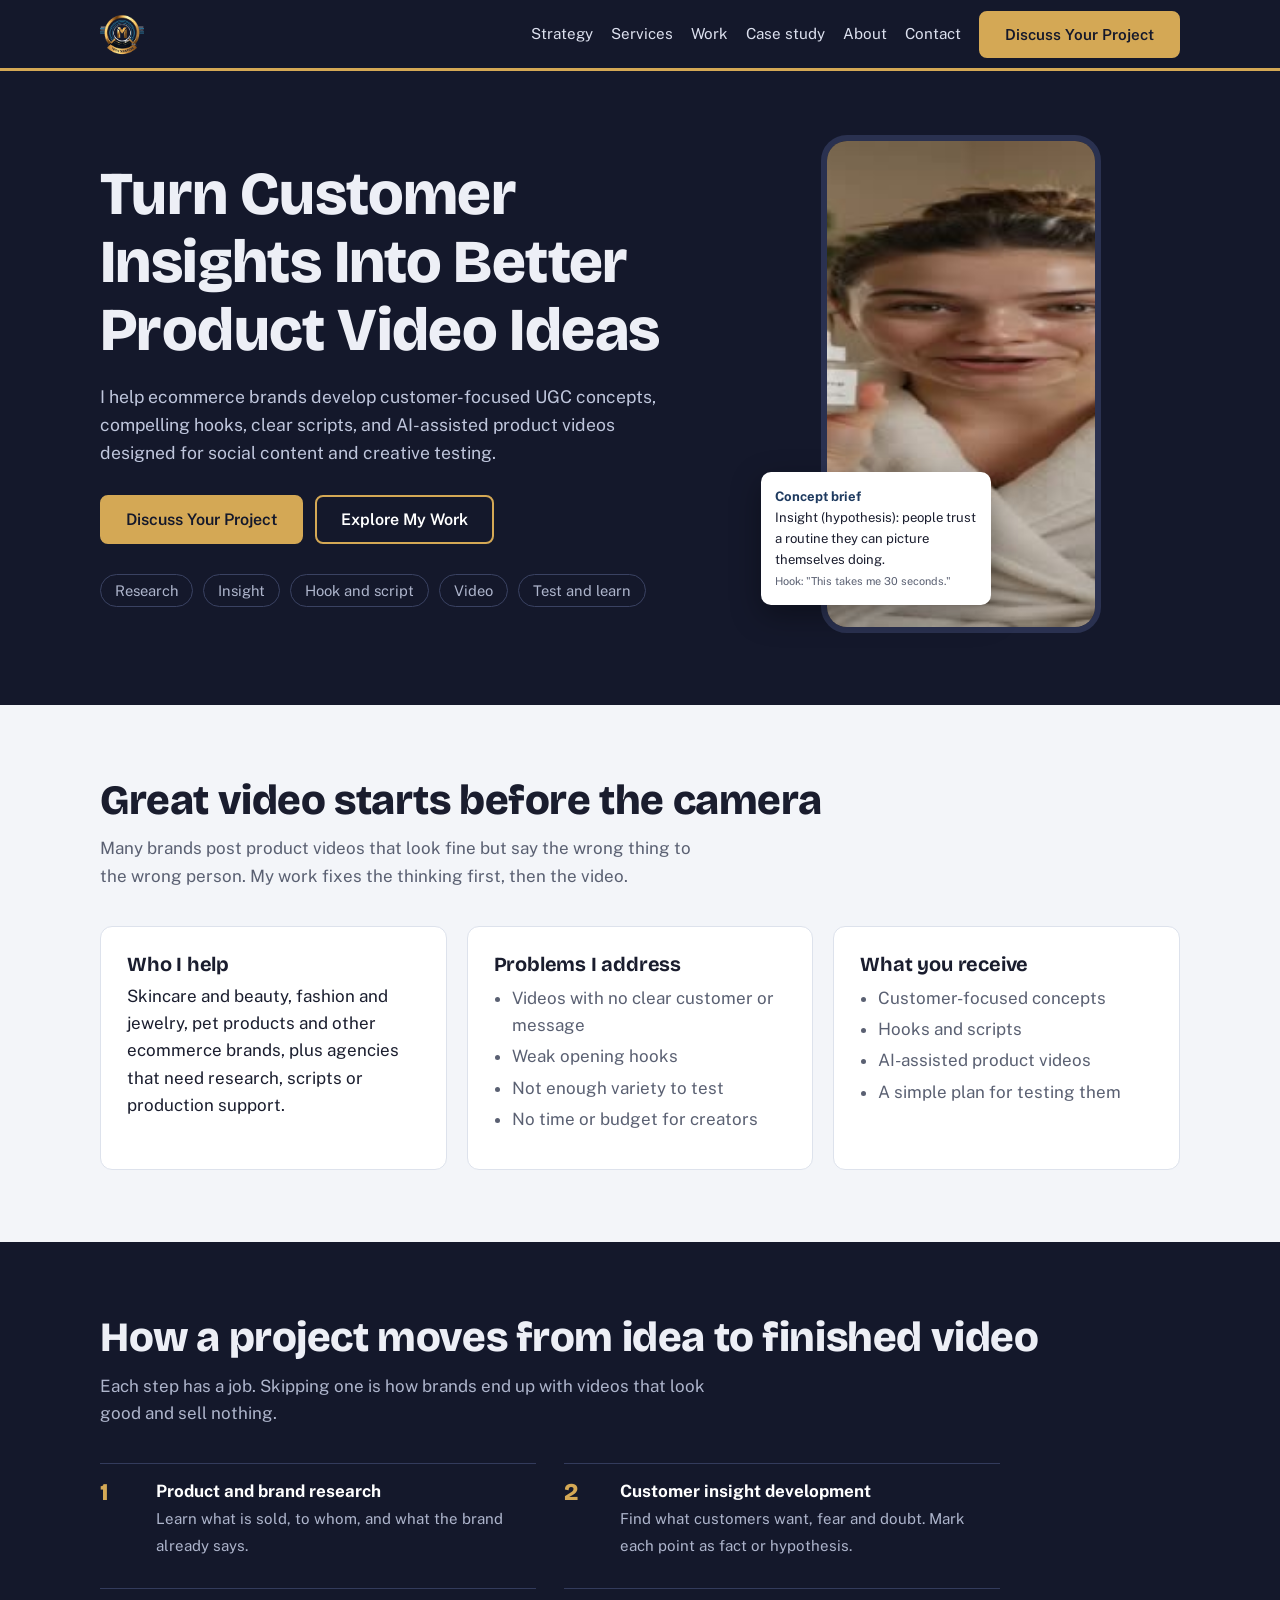
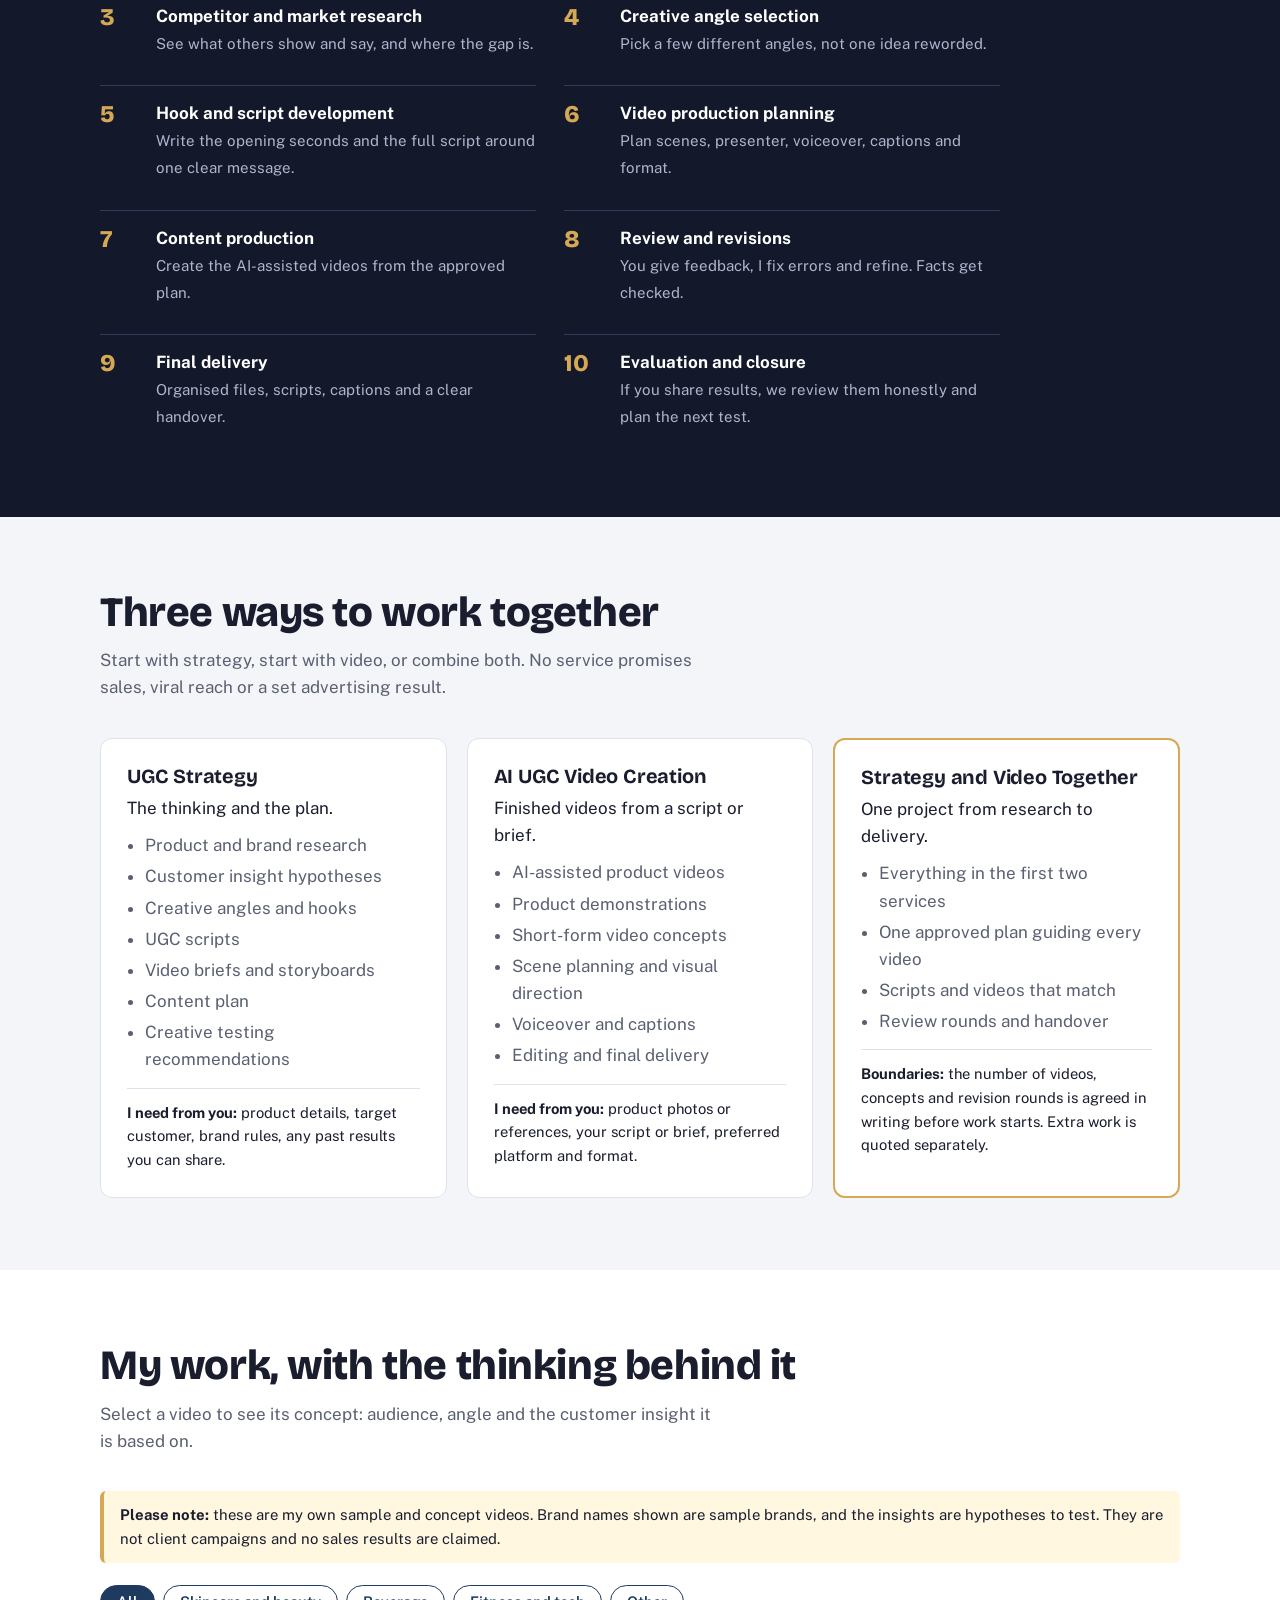
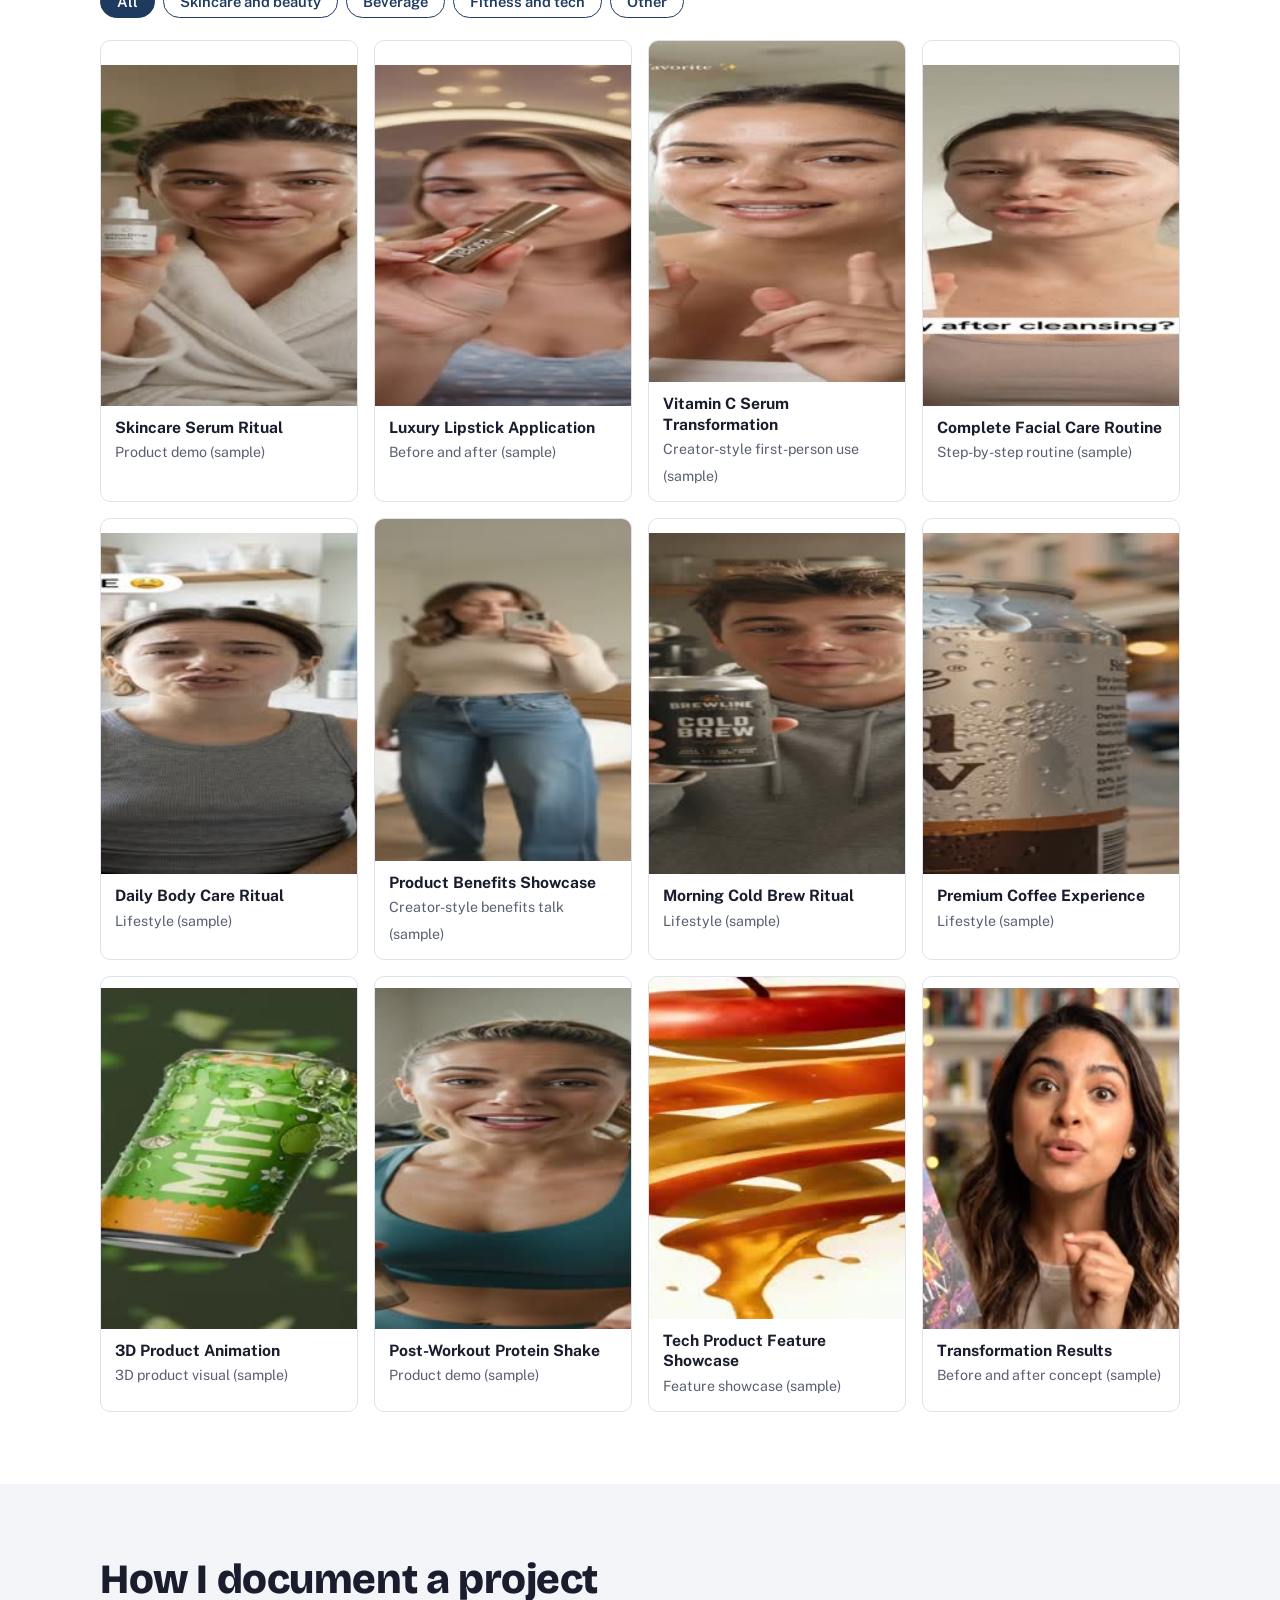
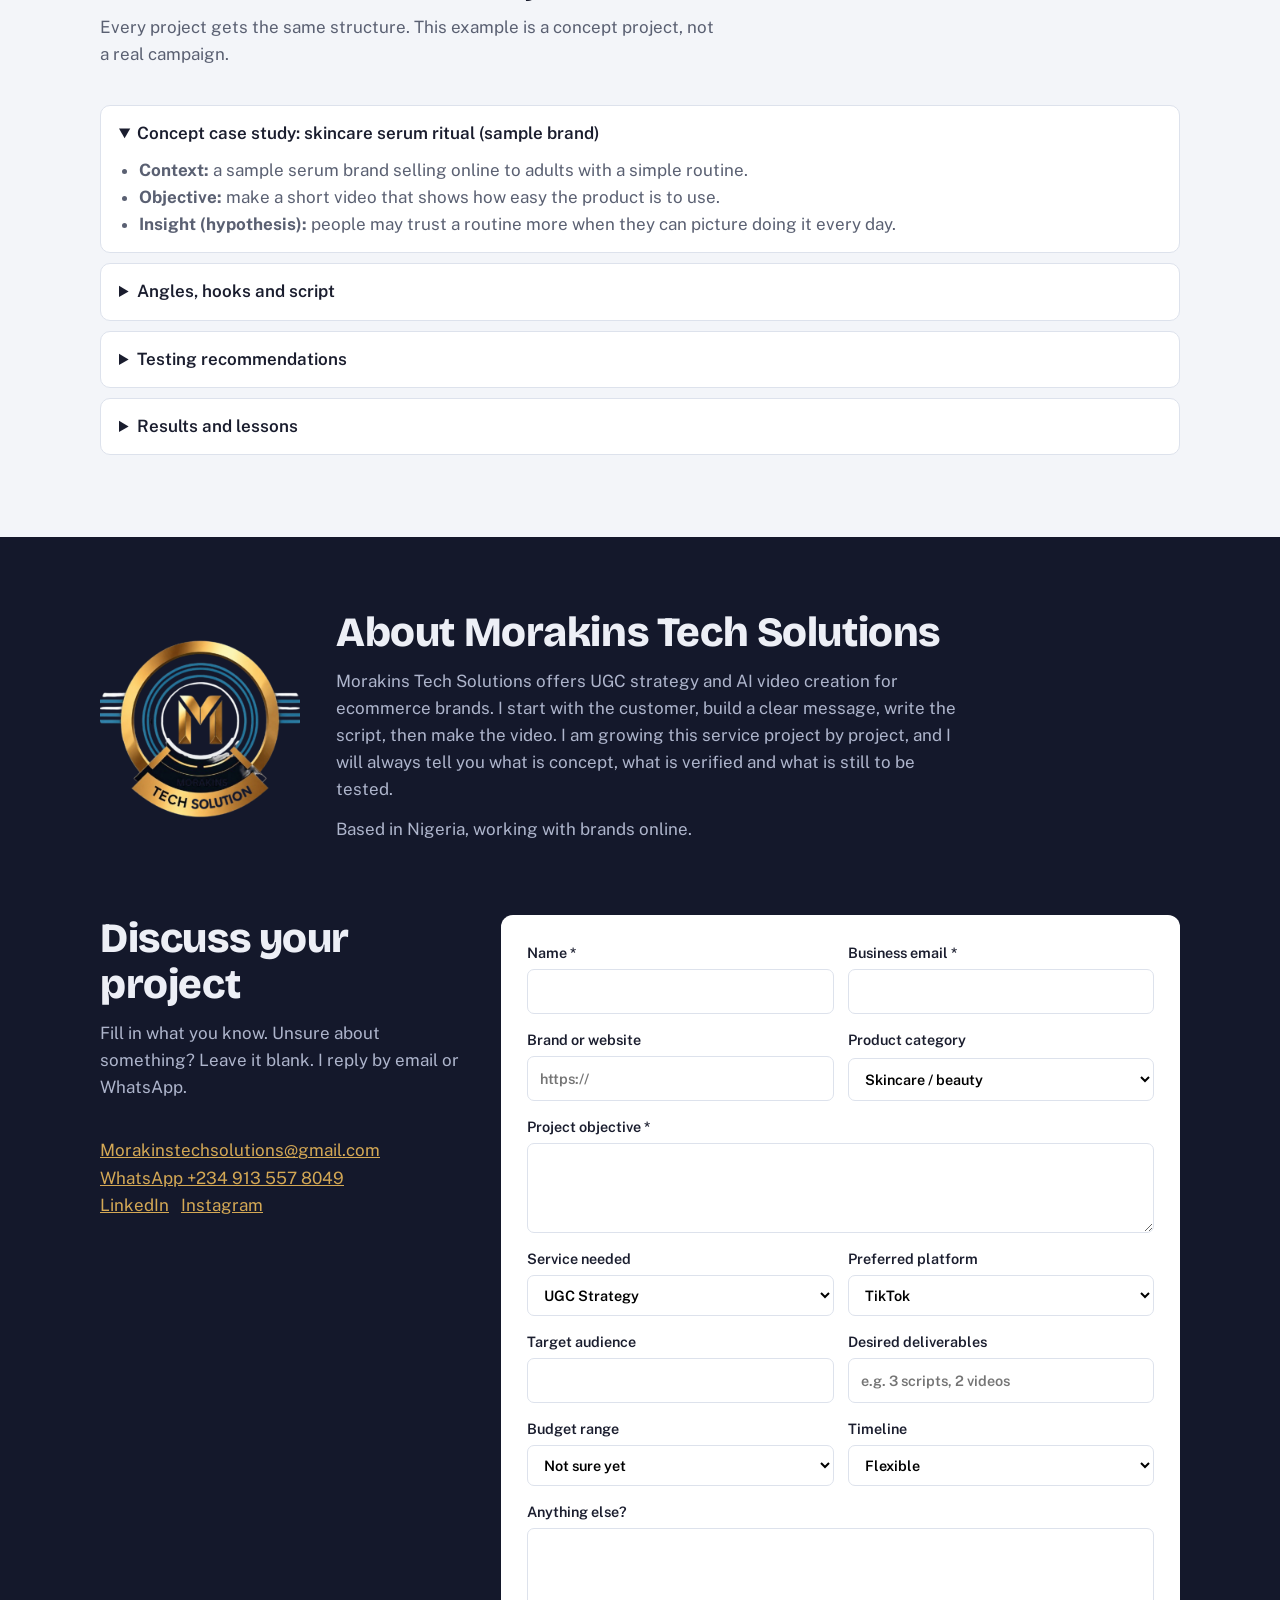
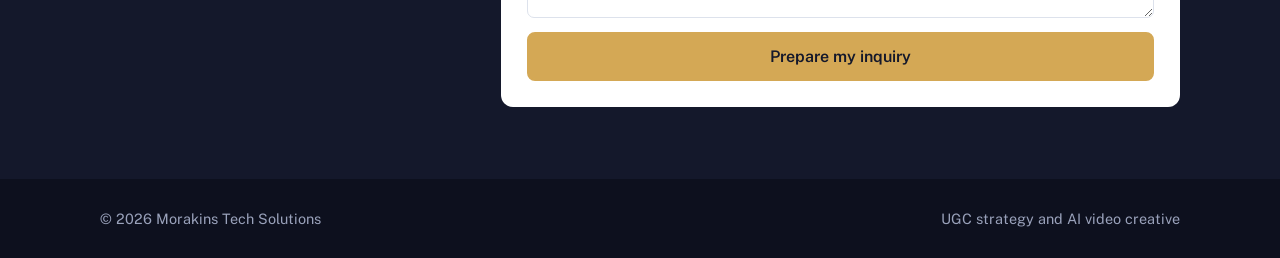
==== commit c7861764: "Update index.html" ====
--- a/index.html
+++ b/index.html
@@ -1,26 +1,12 @@
-<!doctype html><html lang="en"><head><meta charset="utf-8"><meta name="viewport" content="width=device-width,initial-scale=1,viewport-fit=cover">
-<title>Morakins FiveM Hub | FiveM development studio</title><meta name="description" content="Morakins FiveM Hub creates and customizes FiveM resources: vehicles, liveries, chains, peds, clothing, weapons, MLOs and maps.">
-<link rel="icon" type="image/png" href="assets/logo/morakins-logo.png"><meta name="theme-color" content="#0a0b0d"><meta property="og:type" content="website"><meta property="og:title" content="Morakins FiveM Hub"><meta property="og:description" content="Custom FiveM vehicles, liveries, chains, peds, clothing, weapons and more."><meta property="og:image" content="https://morakinselijah-ux.github.io/Morakins-fiveM-hub/assets/logo/morakins-logo.png"><meta name="twitter:card" content="summary"><text y=%22.9em%22 font-size=%2290%22><link rel="preconnect" href="https://fonts.googleapis.com"><link rel="stylesheet" href="https://fonts.googleapis.com/css2?family=Bricolage+Grotesque:opsz,wght@12..96,500;12..96,700&family=Instrument+Sans:wght@400;600&display=swap">
-<link rel="stylesheet" href="styles.css"></head><body>
-<nav><div class="wrap"><a class="brand" href="#/" data-brand><img data-logo alt="" width="38" height="38"><span data-name></span></a>
-<div class="links" id="links"><a href="#/">Home</a><a href="#/services">Services</a><a href="#/portfolio">Portfolio</a><span class="dd"><button type="button" id="ddb" aria-expanded="false" aria-haspopup="true">Categories ▾</button><span class="ddm" id="ddm"></span></span><a href="#/reviews">Reviews</a><a href="#/buy">How to Buy</a><a href="#/about">About</a><a href="#/contact">Contact</a></div>
-<a class="btn pri" data-discord>Join Our Discord</a><button class="burger" id="burger" aria-label="Menu" aria-expanded="false">Menu</button></div></nav>
-<main class="page" data-page="home"><header class="hero" id="home"><div class="orbs" aria-hidden="true"><i></i><i></i><i></i></div><img data-hero alt="Custom red sports car in a FiveM showroom"><div class="wrap"><h1>FiveM Development Built Different.</h1>
-<p>Morakins FiveM Hub creates and customizes FiveM resources, from vehicles and chains to peds and scenes, for immersive server experiences.</p>
-<div class="row"><a class="btn pri" href="#/portfolio">Explore Our Work</a><a class="btn" data-discord>Join Morakins FiveM Hub</a></div></div></header><div class="marq" aria-hidden="true"><div class="track" id="marq"></div></div><section class="stats"><div class="wrap"><div class="grid g4s" id="stats"></div></div></section><section id="services"><div class="wrap"><h2>What we build</h2><p class="lead">Services listed here are backed by work shown in our portfolio.</p><div class="grid g4" id="svc"></div></div></section><section style="padding-top:0"><div class="wrap"><h2>Browse by category</h2><p class="lead">Each category has its own page.</p><div class="grid g4" id="tiles"></div></div></section><section id="featured" style="padding-top:0"><div class="wrap"><h2>Featured work</h2><p class="lead">A selection from the portfolio. Select any project to see the full gallery.</p><div class="feat" id="featGrid"></div></div></section><section id="revteaser" style="padding-top:0"><div class="wrap"><h2>What our buyers say</h2><p class="lead">Reviews from people who bought from Morakins FiveM Hub.</p><div class="g3x" id="revhome"></div><p style="margin-top:22px"><a class="btn" href="#/reviews">Read and write reviews</a></p></div></section><section style="padding-top:0"><div class="wrap"><div class="cta"><h2>Build. Play. Connect.</h2><p class="lead" style="margin:14px auto 28px">Join the Morakins FiveM Hub community to see new work, ask questions and start a project.</p><a class="btn pri" data-discord>Join Morakins FiveM Hub</a></div></div></section><section id="assistant"><div class="wrap bot"><div><h2>How may I help you?</h2><p class="lead">Ask about our FiveM projects, services, custom assets, or community.</p><div class="quick" id="quick"></div></div>
-<div class="glass chat"><div class="log" id="log" aria-live="polite"></div><form id="cf"><input id="ci" placeholder="Ask about projects, chains, vehicles…" aria-label="Your question"><button class="btn pri">Send</button></form></div></div></section></main><main class="page" data-page="portfolio"><section class="pagehead"><div class="wrap"><h2>Portfolio</h2><p class="lead">All projects, organized by category.</p><div class="grid g4" id="tiles2" style="margin-bottom:46px"></div><div class="filters" id="filters"></div><div class="grid g4" id="pgrid"></div></div></section></main><main class="page" data-page="cat"><section class="pagehead"><div class="wrap" id="catbody"></div></section></main><main class="page" data-page="services"><section class="pagehead"><div class="wrap"><h2>Services</h2><p class="lead">Two dedicated services, plus everything shown in our portfolio.</p><div class="grid g2s" id="svcFeat"></div><h3 class="subh">What our portfolio covers</h3><div class="grid g4" id="svcAll"></div></div></section></main>
-<main class="page" data-page="svc"><section class="pagehead"><div class="wrap" id="svcbody"></div></section></main>
-<main class="page" data-page="reviews"><section class="pagehead"><div class="wrap"><h2>Buyer reviews</h2><p class="lead">What our buyers say about our service.</p><div id="revsum"></div><div class="g3x" id="revgrid"></div><h3 class="subh" id="writereview">Leave a review</h3><p class="lead" style="margin-bottom:20px">Bought from us? Tell us how it went. Reviews are published after approval.</p>
-<form class="glass form" id="revform"><div><label for="rn">Name</label><input id="rn" name="name" required></div><div><label for="rd">Discord username</label><input id="rd" name="discord" required></div><div><label for="rs">What did you buy?</label><select id="rs" name="service"></select></div>
-<div><label id="rl">Rating</label><div class="starpick" id="stars" role="group" aria-labelledby="rl"></div><input type="hidden" id="rv" name="rating"></div><div class="full"><label for="rt">Your review</label><textarea id="rt" name="review" required></textarea></div>
-<div class="full"><button class="btn pri">Send my review</button> <span id="rstat" role="status" style="margin-left:12px;color:var(--mut)"></span></div></form></div></section></main>
-<main class="page" data-page="buy"><section class="pagehead"><div class="wrap"><h2>How to buy</h2><p class="lead">Purchases are handled through tickets in our Discord server. Prices are not listed on this website. Ask in your ticket.</p>
-<div class="grid g3x" style="margin-bottom:46px"><div class="glass svc"><h3>1. Join the Discord</h3><p>Join the Morakins FiveM Hub server.</p><p style="margin-top:14px"><a class="btn pri" data-discord>Join Our Discord</a></p></div><div class="glass svc"><h3>2. Create a ticket</h3><p>Open a ticket in the Ticket channel and tell us what you would like to buy.</p></div><div class="glass svc"><h3>3. Pay</h3><p>Choose one of the payment methods below and confirm the details in your ticket.</p></div></div>
-<h3 class="subh" style="margin-top:0">Payment methods</h3><div class="grid g3x" id="pays"></div><div id="bmc"></div></div></section></main><main class="page" data-page="about"><section class="pagehead" id="about"><div class="wrap about"><div><h2>About Morakins</h2><p class="lead" style="margin-bottom:0">Morakins FiveM Hub is a FiveM development hub focused on custom server resources and creative assets. Our portfolio currently shows vehicles, chains, peds and scene work, all built with quality and a community in mind.</p></div>
-<ul><li class="glass">FiveM development and customization</li><li class="glass">Custom resources and creative server assets</li><li class="glass">Attention to visual quality and detail</li><li class="glass">A community you can join on Discord</li></ul></div></section><section style="padding-top:0"><div class="wrap"><div class="cta"><h2>Build. Play. Connect.</h2><p class="lead" style="margin:14px auto 28px">Join the Morakins FiveM Hub community to see new work, ask questions and start a project.</p><a class="btn pri" data-discord>Join Morakins FiveM Hub</a></div></div></section></main><main class="page" data-page="contact"><section class="pagehead" id="contact"><div class="wrap"><h2>Request a project</h2><p class="lead">Tell us what you need. Submitting opens your email app with your request ready to send to <a data-email style="color:var(--gold)"></a>.</p>
-<form class="glass form" id="rf"><div><label for="n">Name</label><input id="n" name="name" required></div><div><label for="e">Email</label><input id="e" name="email" type="email" required></div><div><label for="d">Discord username</label><input id="d" name="discord" required></div>
-<div><label for="t">Project type</label><select id="t" name="type"></select></div><div class="full"><label for="m">Project description</label><textarea id="m" name="description" required></textarea></div><div class="full"><button class="btn pri">Request a Project</button> <span id="fs" role="status" style="margin-left:12px;color:var(--mut)"></span></div></form></div></section></main><footer><div class="wrap"><div class="fg"><div><a class="brand" data-brand href="#/"><img data-logo alt="" width="38" height="38"><span data-name></span></a><p style="margin:12px 0">Custom FiveM resources and server assets.</p><a class="btn pri" data-discord style="display:inline-flex">Join Our Discord</a></div>
-<div><h4>Navigate</h4><a href="#/vehicles">Vehicles</a><a href="#/peds">Peds</a><a href="#/maps">Maps</a><a href="#/services">Services</a><a href="#/portfolio">Portfolio</a><a href="#/reviews">Reviews</a><a href="#/buy">How to Buy</a><a href="#/chains">Chains</a><a href="#/about">About</a><a href="#/contact">Contact</a></div><div><h4>Portfolio</h4><div id="fcats"></div></div><div><h4>Community</h4><a data-discord>Discord</a><a data-email></a><div id="soc"></div></div></div>
-<p style="margin-top:38px" id="copy"></p></div></footer>
-<div class="modal" id="modal" role="dialog" aria-modal="true" aria-label="Project details"><div class="mbox" id="mbox"></div></div><div class="toast" id="toast" role="status"></div>
-<script src="config.js"></script><script src="data.js"></script><script src="services.js"></script><script src="app.js"></script></body></html>
+<!DOCTYPE html>
+<html lang="en">
+<head>
+<meta charset="UTF-8">
+<meta http-equiv="refresh" content="0; url=ugc%20index.html">
+<title>Morakins Tech Solutions</title>
+<script>location.replace("ugc%20index.html");</script>
+</head>
+<body>
+<p>Opening Morakins Tech Solutions... <a href="ugc%20index.html">Click here if nothing happens</a>.</p>
+</body>
+</html>
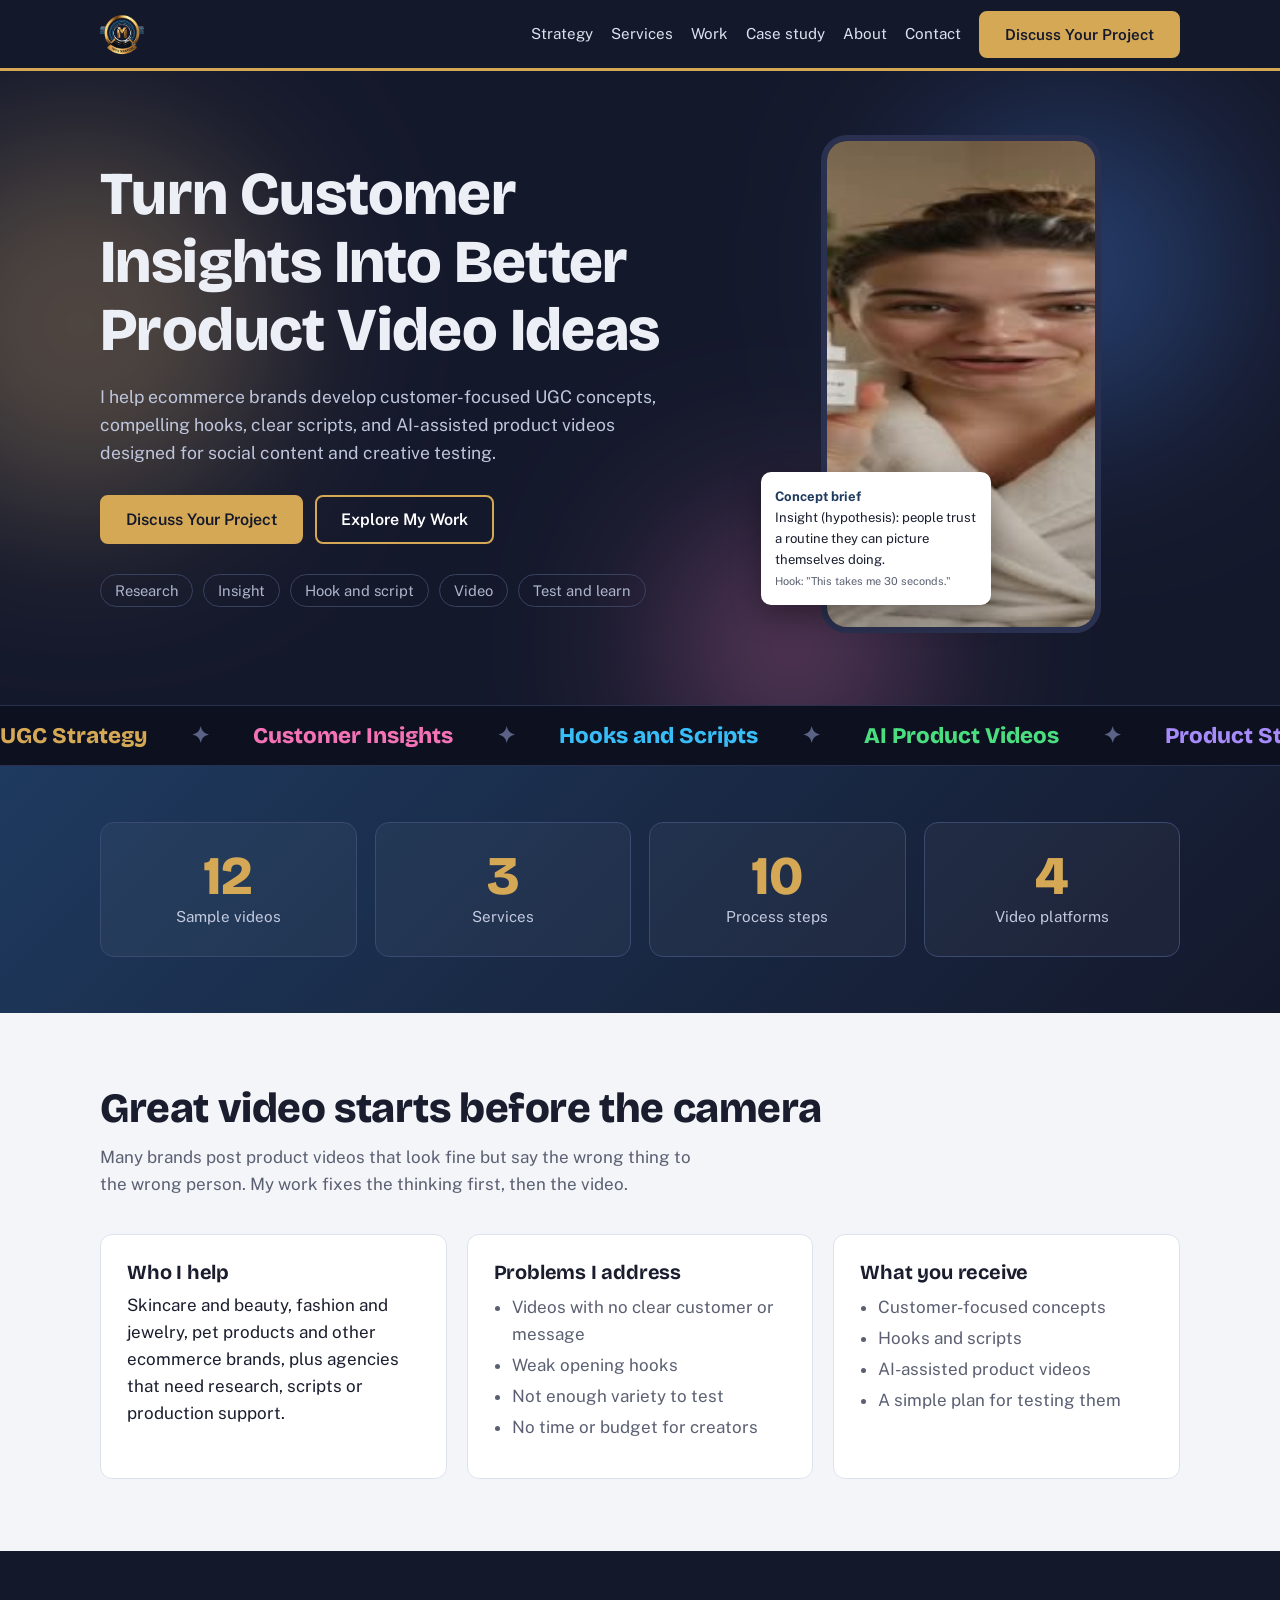
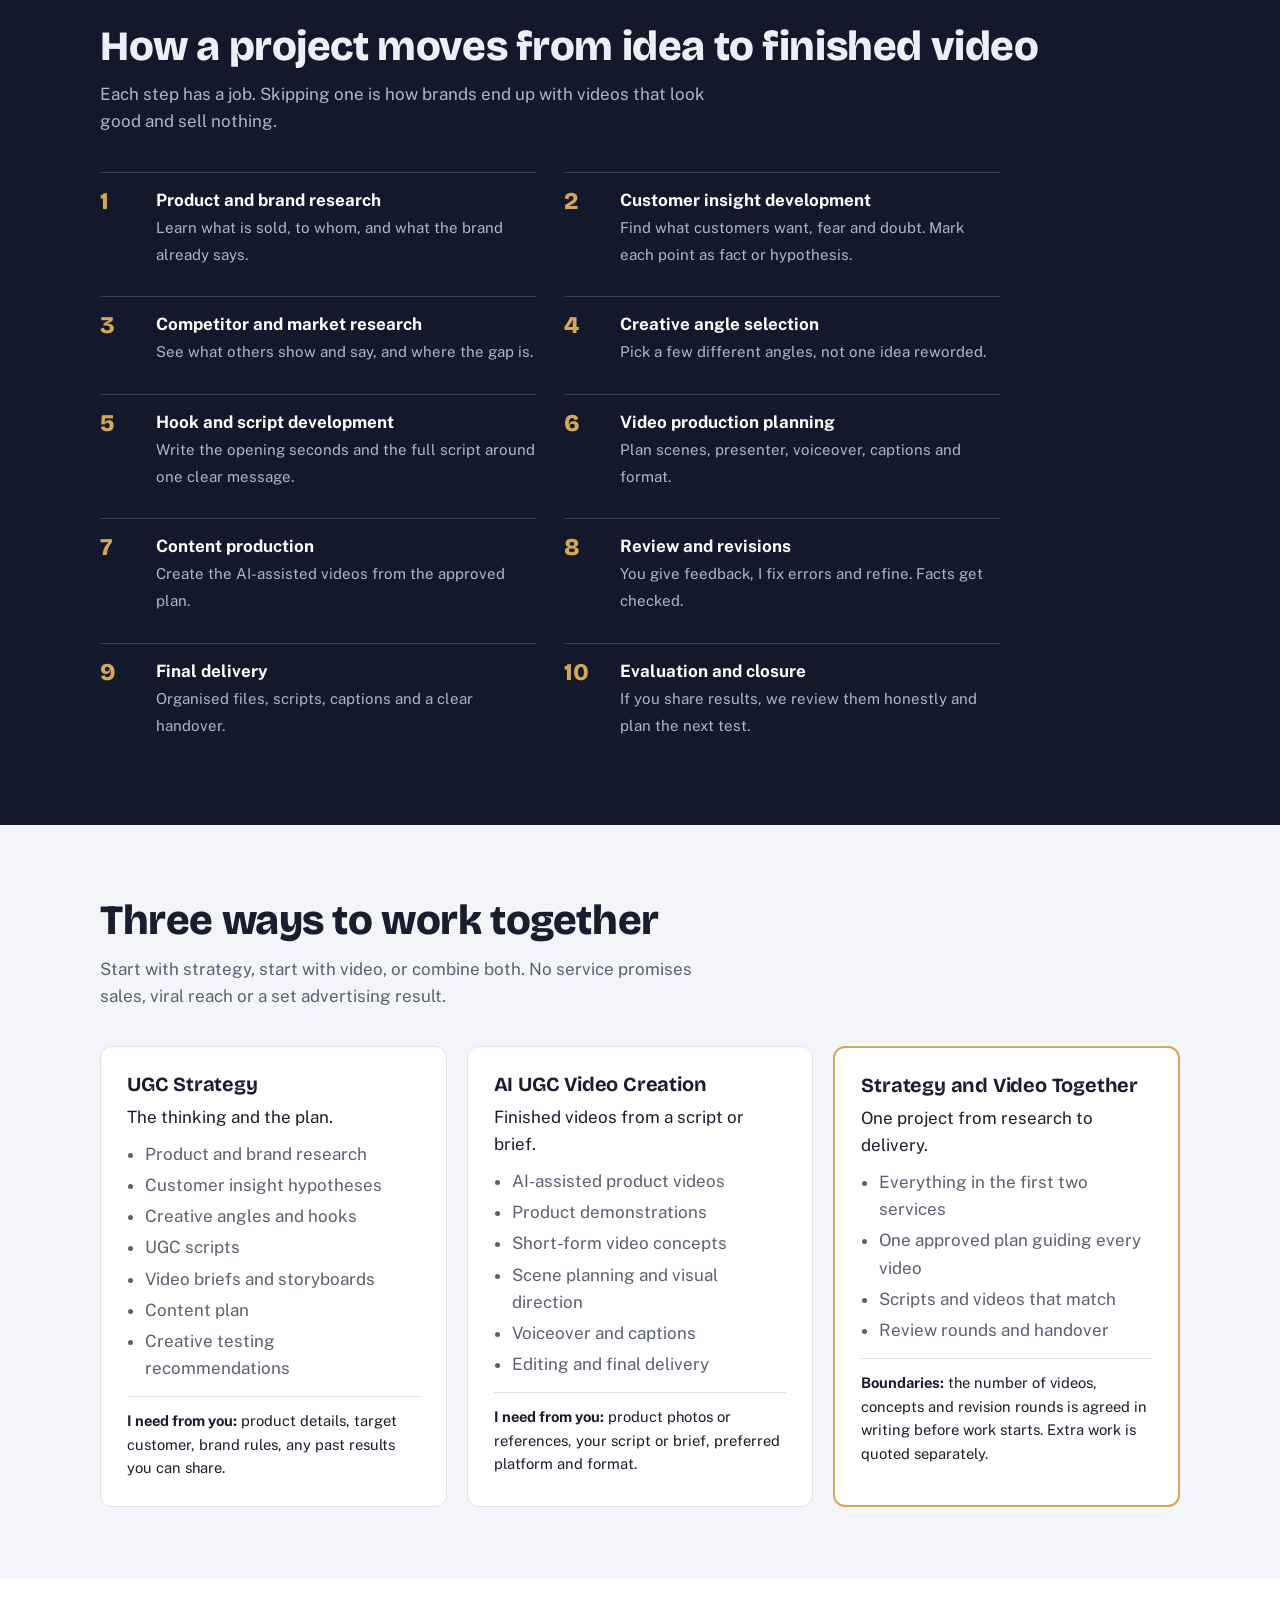
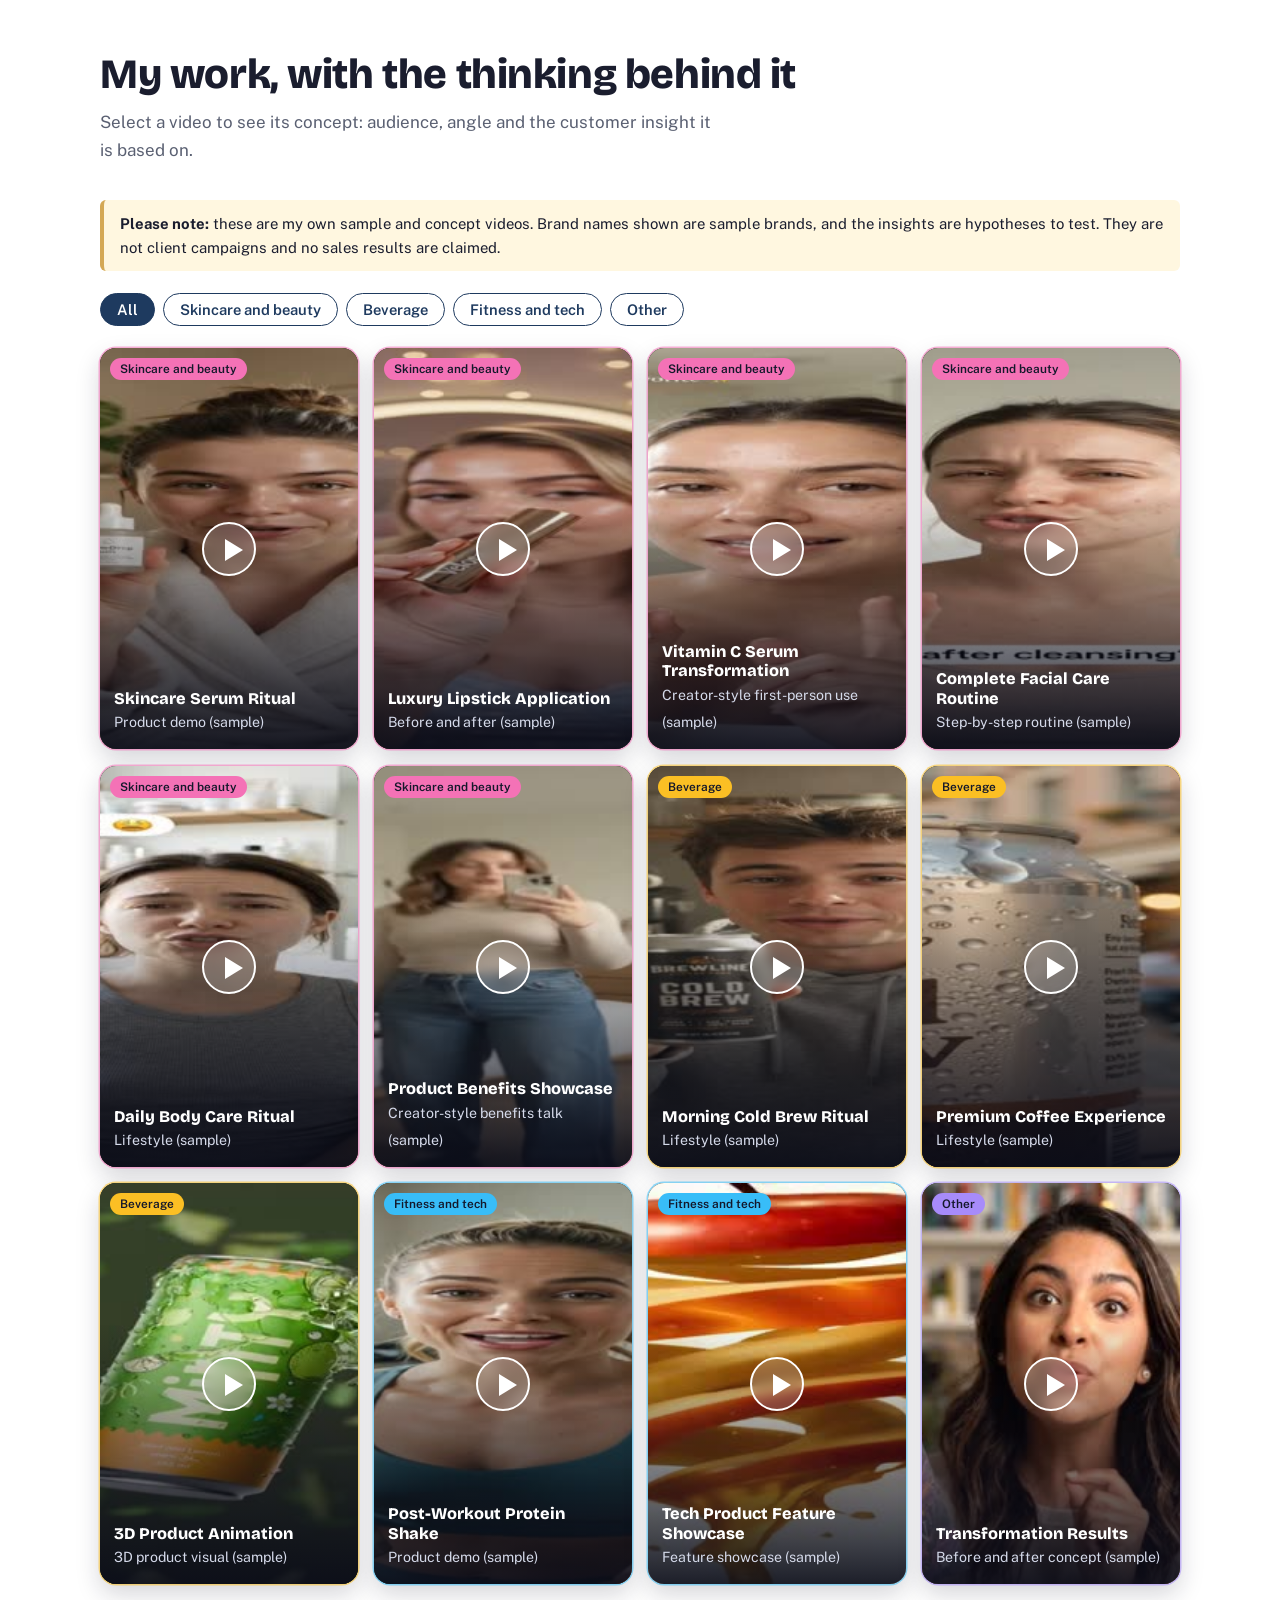
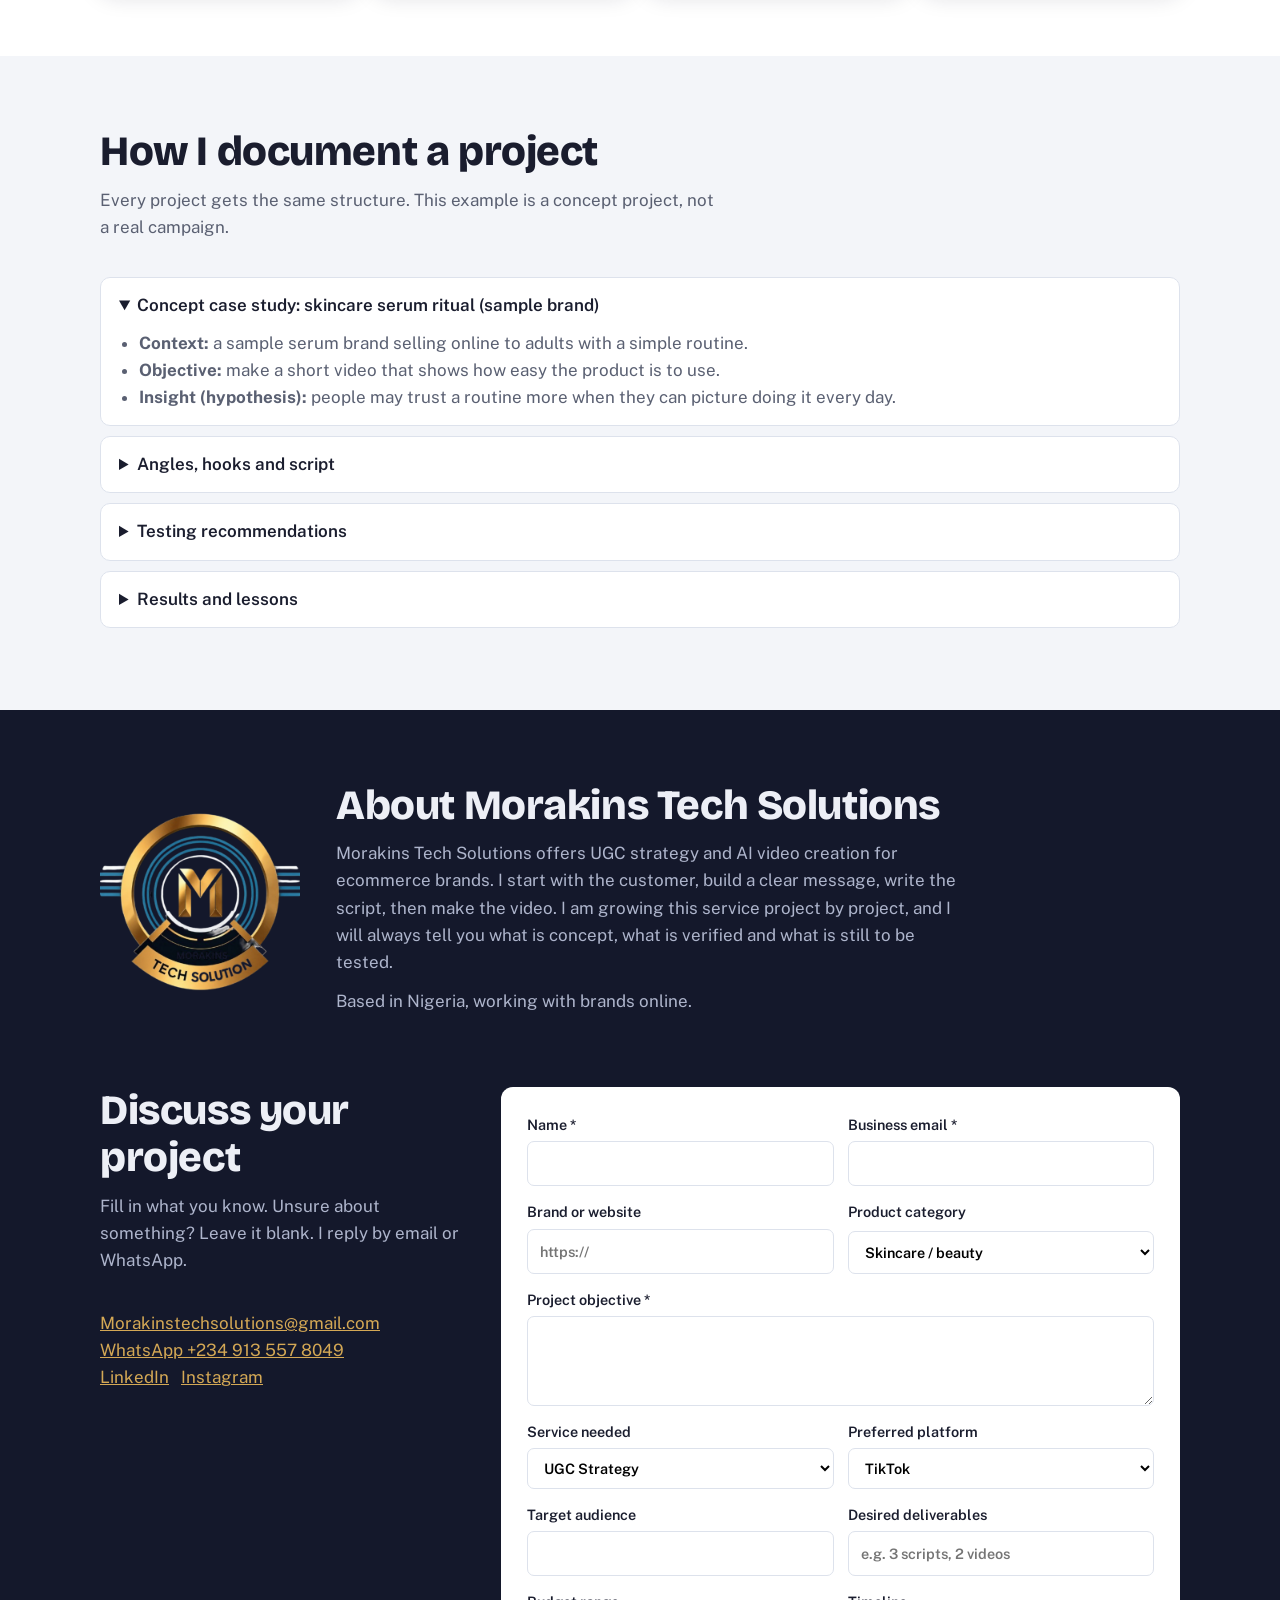
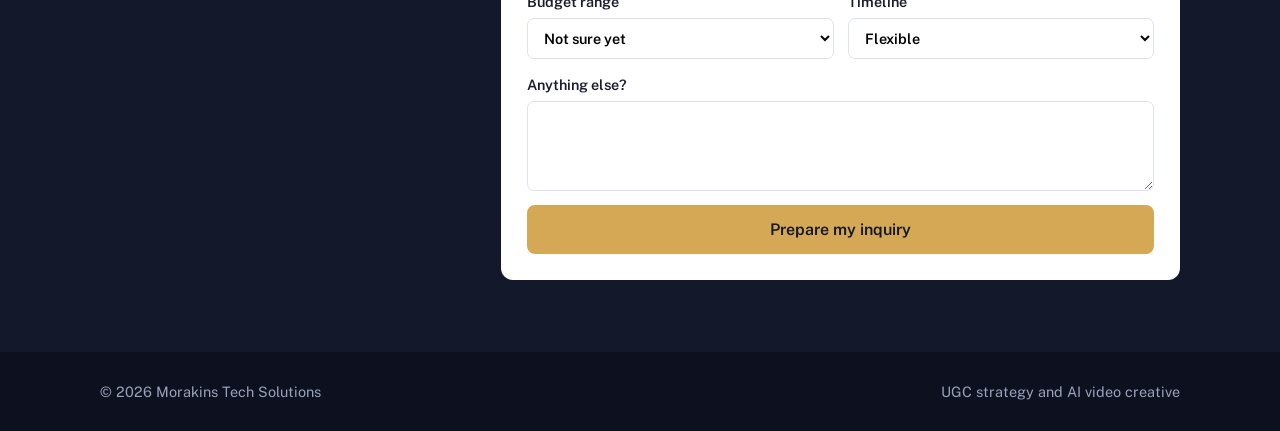
==== commit 38c98039: "Update index.html" ====
--- a/index.html
+++ b/index.html
@@ -2,11 +2,11 @@
 <html lang="en">
 <head>
 <meta charset="UTF-8">
-<meta http-equiv="refresh" content="0; url=ugc%20index.html">
+<meta http-equiv="refresh" content="0; url=home.html">
 <title>Morakins Tech Solutions</title>
-<script>location.replace("ugc%20index.html");</script>
+<script>location.replace("home.html");</script>
 </head>
 <body>
-<p>Opening Morakins Tech Solutions... <a href="ugc%20index.html">Click here if nothing happens</a>.</p>
+<p>Opening Morakins Tech Solutions... <a href="home.html">Click here if nothing happens</a>.</p>
 </body>
 </html>
